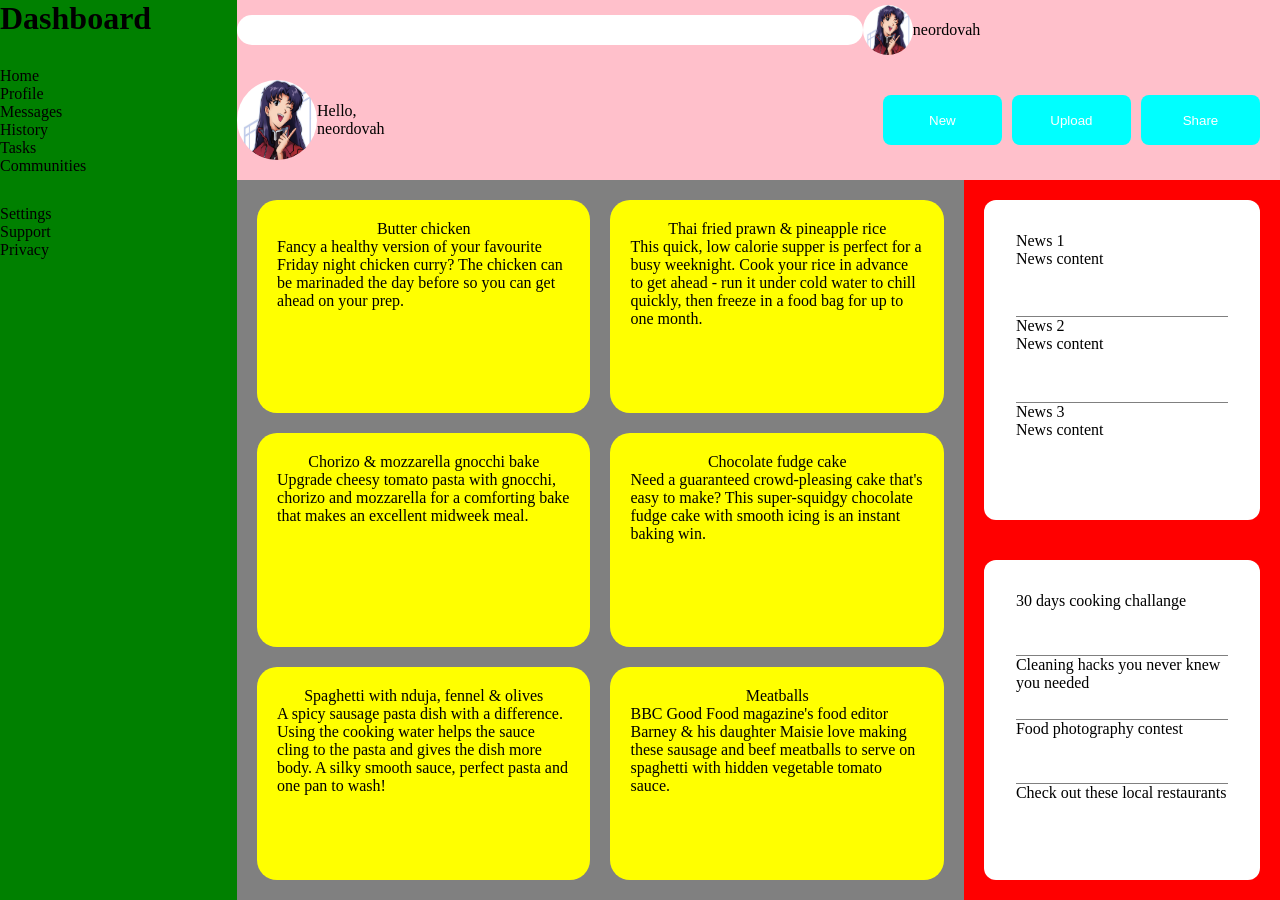
==== index.html @ c2f409f7 "basic grid and some text layed out" ====
<!DOCTYPE html>
<html lang="en">
<head>
    <meta charset="UTF-8">
    <meta http-equiv="X-UA-Compatible" content="IE=edge">
    <meta name="viewport" content="width=device-width, initial-scale=1.0">
    <title>Admin Dashboard</title>
    <link rel="stylesheet" href="styles.css" >
    <link rel="stylesheet" href="materialdesignicons.css">
</head>
<body>
    <div class="container">
        <div class="header">
            <div class="top-header-side">
                <div id="search-bar"></div>
                <div class="profile-small">
                    <img src="./img/avatar.jpg">
                    <p>neordovah</p>
                </div>
            </div>
            <div class="bottom-header-side">
                <div class="greeting">
                    <img src="./img/avatar.jpg">
                    <div class="greeting-text">
                        <p>Hello,</p>
                        <p>neordovah</p>
                    </div>
                </div>
                <div class="header-buttons">
                    <button class="header-button">New</button>
                    <button class="header-button">Upload</button>
                    <button class="header-button">Share</button>
                </div>
            </div>
        </div>
        <div class="sidebar">
            <div id="logo">
                <h1>Dashboard</h1>
            </div>
            <div id="options1">
                <div class="option">
                    <p>Home</p>
                </div>
                <div class="option">
                    <p>Profile</p>
                </div>
                <div class="option">
                    <p>Messages</p>
                </div>
                <div class="option">
                    <p>History</p>
                </div>
                <div class="option">
                    <p>Tasks</p>
                </div>
                <div class="option">
                    <p>Communities</p>
                </div>
            </div>
            <div id="options2">
                <div class="option">
                    <p>Settings</p>
                </div>
                <div class="option">
                    <p>Support</p>
                </div>
                <div class="option">
                    <p>Privacy</p>
                </div>
            </div>
        </div>

            <div class="articles">
                <div class="article">
                    <p>Butter chicken</p>
                    <p>Fancy a healthy version of your favourite Friday night chicken curry? The chicken can be marinaded the day before so you can get ahead on your prep.</p>
                </div>
                <div class="article">
                    <p>Thai fried prawn & pineapple rice</p>
                    <p>This quick, low calorie supper is perfect for a busy weeknight. Cook your rice in advance to get ahead - run it under cold water to chill quickly, then freeze in a food bag for up to one month.</p>
                </div>
                <div class="article">
                    <p>Chorizo & mozzarella gnocchi bake</p>
                    <p>Upgrade cheesy tomato pasta with gnocchi, chorizo and mozzarella for a comforting bake that makes an excellent midweek meal.</p>
                </div>
                <div class="article">
                    <p>Chocolate fudge cake</p>
                    <p>Need a guaranteed crowd-pleasing cake that's easy to make? This super-squidgy chocolate fudge cake with smooth icing is an instant baking win.</p>
                </div>
                <div class="article">
                    <p>Spaghetti with nduja, fennel & olives</p>
                    <p>A spicy sausage pasta dish with a difference. Using the cooking water helps the sauce cling to the pasta and gives the dish more body. A silky smooth sauce, perfect pasta and one pan to wash!</p>
                </div>
                <div class="article">
                    <p>Meatballs</p>
                    <p>BBC Good Food magazine's food editor Barney & his daughter Maisie love making these sausage and beef meatballs to serve on spaghetti with hidden vegetable tomato sauce.</p>
            </div>
            </div>

            <div class="right-side">
                <div class="announcements">
                    <div class="news">
                        <p>News 1</p>
                        <p>News content</p>
                    </div>
                    <div class="news">
                        <p>News 2</p>
                        <p>News content</p>
                    </div>
                    <div class="news">
                        <p>News 3</p>
                        <p>News content</p>
                    </div>
                </div>
                <div class="trending">
                    <div class="trending-element">
                        <p>30 days cooking challange</p>
                    </div>
                    <div class="trending-element">
                        <p>Cleaning hacks you never knew you needed</p>
                    </div>
                    <div class="trending-element">
                        <p>Food photography contest</p>
                    </div>
                    <div class="trending-element">
                        <p>Check out these local restaurants</p>
                    </div>
                </div>
            </div>

</body>
</html>
---- styles.css ----
html {
    min-height: 100vh;
    width: 100vw;
}

* {
   appearance: none;
    padding: 0;
    margin: 0;
    box-sizing: border-box;
}

.container {
    display: grid;
    grid-template-columns: 0.75fr 2.3fr 1fr;
    grid-template-rows: 1fr 4fr;
    min-height: 100vh;
}

.header {
    background-color: pink;
    grid-column: 2 / 4;
    height: 100%;
    display: grid;
    grid-template-rows: 1fr 2fr;
}

.top-header-side {
    display: grid;
    grid-template-columns: 3fr 2fr;
}

#search-bar {
    background-color: white;
    border-radius: 20px;
    height: 50%;
    align-self: center;
}

.profile-small > img {
    height: 50px;
    width: 50px;
    border-radius: 50%;
}

.profile-small {
    display: flex;
    align-items: center;
}

.header-buttons {
    display: grid;
    grid-template-columns: 1fr 1fr 1fr;
    justify-content: center;
    gap: 10px;
    padding: 10px 20px;
}

.header-button {
    padding: 8px;
    border: none;
    margin: 0;
    background-color: aqua;
    color: white;
    border-radius: 8px;
    height: 50%;
    align-self: center;
    justify-content: center;
}

.bottom-header-side {
    display: grid;
    grid-template-columns: 3fr 2fr;
}

.greeting > img {
    height: 80px;
    width: 80px;
    border-radius: 50%;
}

.greeting {
    display: flex;
    align-items: center;
}

.sidebar {
    grid-row: 1 / 3;
    background-color: green;
    height: 100%;
    display: flex;
    flex-direction: column;
    gap: 30px;
}

#options1 {
    display: flex;
    flex-direction: column;
}

#options2 {
    display: flex;
    flex-direction: column;
}


.articles {
    display: grid;
    grid-template-columns: repeat(auto-fit, minmax(250px, 1fr));
    grid-auto-rows: 1fr;
    gap: 20px;
    padding: 20px;
    background-color: gray;
}

.article {
    background-color: yellow;
    align-items: center;
    display: flex;
    flex-direction: column;
    border-radius: 20px;
    padding: 20px;
}

.right-side {
    background-color: red;
    display: grid;
    grid-template-rows: 1fr 1fr;
}

.announcements {
    border-radius: 12px;
    background-color: white;
    margin: 20px;
    display: grid;
    grid-template-rows: 1fr 1fr 1fr;
    padding: 32px;
}

.news {
    border-bottom: solid 1px gray;
}

.news:last-child {
    border-bottom: none;
}

.trending {
    border-radius: 12px;
    background-color: white;
    margin: 20px;
    display: grid;
    grid-template-rows: 1fr 1fr 1fr 1fr;
    padding: 32px;
}

.trending-element {
    border-bottom: solid 1px gray;
}

.trending-element:last-child {
    border-bottom: none;
}
---- materialdesignicons.css ----
/* MaterialDesignIcons.com */
@font-face {
  font-family: "Material Design Icons";
  src: url("../fonts/materialdesignicons-webfont.eot?v=6.8.96");
  src: url("../fonts/materialdesignicons-webfont.eot?#iefix&v=6.8.96") format("embedded-opentype"), url("../fonts/materialdesignicons-webfont.woff2?v=6.8.96") format("woff2"), url("../fonts/materialdesignicons-webfont.woff?v=6.8.96") format("woff"), url("../fonts/materialdesignicons-webfont.ttf?v=6.8.96") format("truetype");
  font-weight: normal;
  font-style: normal;
}

.mdi:before,
.mdi-set {
  display: inline-block;
  font: normal normal normal 24px/1 "Material Design Icons";
  font-size: inherit;
  text-rendering: auto;
  line-height: inherit;
  -webkit-font-smoothing: antialiased;
  -moz-osx-font-smoothing: grayscale;
}

.mdi-ab-testing::before {
  content: "\F01C9";
}

.mdi-abacus::before {
  content: "\F16E0";
}

.mdi-abjad-arabic::before {
  content: "\F1328";
}

.mdi-abjad-hebrew::before {
  content: "\F1329";
}

.mdi-abugida-devanagari::before {
  content: "\F132A";
}

.mdi-abugida-thai::before {
  content: "\F132B";
}

.mdi-access-point::before {
  content: "\F0003";
}

.mdi-access-point-check::before {
  content: "\F1538";
}

.mdi-access-point-minus::before {
  content: "\F1539";
}

.mdi-access-point-network::before {
  content: "\F0002";
}

.mdi-access-point-network-off::before {
  content: "\F0BE1";
}

.mdi-access-point-off::before {
  content: "\F1511";
}

.mdi-access-point-plus::before {
  content: "\F153A";
}

.mdi-access-point-remove::before {
  content: "\F153B";
}

.mdi-account::before {
  content: "\F0004";
}

.mdi-account-alert::before {
  content: "\F0005";
}

.mdi-account-alert-outline::before {
  content: "\F0B50";
}

.mdi-account-arrow-down::before {
  content: "\F1868";
}

.mdi-account-arrow-down-outline::before {
  content: "\F1869";
}

.mdi-account-arrow-left::before {
  content: "\F0B51";
}

.mdi-account-arrow-left-outline::before {
  content: "\F0B52";
}

.mdi-account-arrow-right::before {
  content: "\F0B53";
}

.mdi-account-arrow-right-outline::before {
  content: "\F0B54";
}

.mdi-account-arrow-up::before {
  content: "\F1867";
}

.mdi-account-arrow-up-outline::before {
  content: "\F186A";
}

.mdi-account-box::before {
  content: "\F0006";
}

.mdi-account-box-multiple::before {
  content: "\F0934";
}

.mdi-account-box-multiple-outline::before {
  content: "\F100A";
}

.mdi-account-box-outline::before {
  content: "\F0007";
}

.mdi-account-cancel::before {
  content: "\F12DF";
}

.mdi-account-cancel-outline::before {
  content: "\F12E0";
}

.mdi-account-cash::before {
  content: "\F1097";
}

.mdi-account-cash-outline::before {
  content: "\F1098";
}

.mdi-account-check::before {
  content: "\F0008";
}

.mdi-account-check-outline::before {
  content: "\F0BE2";
}

.mdi-account-child::before {
  content: "\F0A89";
}

.mdi-account-child-circle::before {
  content: "\F0A8A";
}

.mdi-account-child-outline::before {
  content: "\F10C8";
}

.mdi-account-circle::before {
  content: "\F0009";
}

.mdi-account-circle-outline::before {
  content: "\F0B55";
}

.mdi-account-clock::before {
  content: "\F0B56";
}

.mdi-account-clock-outline::before {
  content: "\F0B57";
}

.mdi-account-cog::before {
  content: "\F1370";
}

.mdi-account-cog-outline::before {
  content: "\F1371";
}

.mdi-account-convert::before {
  content: "\F000A";
}

.mdi-account-convert-outline::before {
  content: "\F1301";
}

.mdi-account-cowboy-hat::before {
  content: "\F0E9B";
}

.mdi-account-cowboy-hat-outline::before {
  content: "\F17F3";
}

.mdi-account-details::before {
  content: "\F0631";
}

.mdi-account-details-outline::before {
  content: "\F1372";
}

.mdi-account-edit::before {
  content: "\F06BC";
}

.mdi-account-edit-outline::before {
  content: "\F0FFB";
}

.mdi-account-eye::before {
  content: "\F0420";
}

.mdi-account-eye-outline::before {
  content: "\F127B";
}

.mdi-account-filter::before {
  content: "\F0936";
}

.mdi-account-filter-outline::before {
  content: "\F0F9D";
}

.mdi-account-group::before {
  content: "\F0849";
}

.mdi-account-group-outline::before {
  content: "\F0B58";
}

.mdi-account-hard-hat::before {
  content: "\F05B5";
}

.mdi-account-hard-hat-outline::before {
  content: "\F1A1F";
}

.mdi-account-heart::before {
  content: "\F0899";
}

.mdi-account-heart-outline::before {
  content: "\F0BE3";
}

.mdi-account-injury::before {
  content: "\F1815";
}

.mdi-account-injury-outline::before {
  content: "\F1816";
}

.mdi-account-key::before {
  content: "\F000B";
}

.mdi-account-key-outline::before {
  content: "\F0BE4";
}

.mdi-account-lock::before {
  content: "\F115E";
}

.mdi-account-lock-open::before {
  content: "\F1960";
}

.mdi-account-lock-open-outline::before {
  content: "\F1961";
}

.mdi-account-lock-outline::before {
  content: "\F115F";
}

.mdi-account-minus::before {
  content: "\F000D";
}

.mdi-account-minus-outline::before {
  content: "\F0AEC";
}

.mdi-account-multiple::before {
  content: "\F000E";
}

.mdi-account-multiple-check::before {
  content: "\F08C5";
}

.mdi-account-multiple-check-outline::before {
  content: "\F11FE";
}

.mdi-account-multiple-minus::before {
  content: "\F05D3";
}

.mdi-account-multiple-minus-outline::before {
  content: "\F0BE5";
}

.mdi-account-multiple-outline::before {
  content: "\F000F";
}

.mdi-account-multiple-plus::before {
  content: "\F0010";
}

.mdi-account-multiple-plus-outline::before {
  content: "\F0800";
}

.mdi-account-multiple-remove::before {
  content: "\F120A";
}

.mdi-account-multiple-remove-outline::before {
  content: "\F120B";
}

.mdi-account-music::before {
  content: "\F0803";
}

.mdi-account-music-outline::before {
  content: "\F0CE9";
}

.mdi-account-network::before {
  content: "\F0011";
}

.mdi-account-network-outline::before {
  content: "\F0BE6";
}

.mdi-account-off::before {
  content: "\F0012";
}

.mdi-account-off-outline::before {
  content: "\F0BE7";
}

.mdi-account-outline::before {
  content: "\F0013";
}

.mdi-account-plus::before {
  content: "\F0014";
}

.mdi-account-plus-outline::before {
  content: "\F0801";
}

.mdi-account-question::before {
  content: "\F0B59";
}

.mdi-account-question-outline::before {
  content: "\F0B5A";
}

.mdi-account-reactivate::before {
  content: "\F152B";
}

.mdi-account-reactivate-outline::before {
  content: "\F152C";
}

.mdi-account-remove::before {
  content: "\F0015";
}

.mdi-account-remove-outline::before {
  content: "\F0AED";
}

.mdi-account-school::before {
  content: "\F1A20";
}

.mdi-account-school-outline::before {
  content: "\F1A21";
}

.mdi-account-search::before {
  content: "\F0016";
}

.mdi-account-search-outline::before {
  content: "\F0935";
}

.mdi-account-settings::before {
  content: "\F0630";
}

.mdi-account-settings-outline::before {
  content: "\F10C9";
}

.mdi-account-star::before {
  content: "\F0017";
}

.mdi-account-star-outline::before {
  content: "\F0BE8";
}

.mdi-account-supervisor::before {
  content: "\F0A8B";
}

.mdi-account-supervisor-circle::before {
  content: "\F0A8C";
}

.mdi-account-supervisor-circle-outline::before {
  content: "\F14EC";
}

.mdi-account-supervisor-outline::before {
  content: "\F112D";
}

.mdi-account-switch::before {
  content: "\F0019";
}

.mdi-account-switch-outline::before {
  content: "\F04CB";
}

.mdi-account-sync::before {
  content: "\F191B";
}

.mdi-account-sync-outline::before {
  content: "\F191C";
}

.mdi-account-tie::before {
  content: "\F0CE3";
}

.mdi-account-tie-hat::before {
  content: "\F1898";
}

.mdi-account-tie-hat-outline::before {
  content: "\F1899";
}

.mdi-account-tie-outline::before {
  content: "\F10CA";
}

.mdi-account-tie-voice::before {
  content: "\F1308";
}

.mdi-account-tie-voice-off::before {
  content: "\F130A";
}

.mdi-account-tie-voice-off-outline::before {
  content: "\F130B";
}

.mdi-account-tie-voice-outline::before {
  content: "\F1309";
}

.mdi-account-tie-woman::before {
  content: "\F1A8C";
}

.mdi-account-voice::before {
  content: "\F05CB";
}

.mdi-account-voice-off::before {
  content: "\F0ED4";
}

.mdi-account-wrench::before {
  content: "\F189A";
}

.mdi-account-wrench-outline::before {
  content: "\F189B";
}

.mdi-adjust::before {
  content: "\F001A";
}

.mdi-advertisements::before {
  content: "\F192A";
}

.mdi-advertisements-off::before {
  content: "\F192B";
}

.mdi-air-conditioner::before {
  content: "\F001B";
}

.mdi-air-filter::before {
  content: "\F0D43";
}

.mdi-air-horn::before {
  content: "\F0DAC";
}

.mdi-air-humidifier::before {
  content: "\F1099";
}

.mdi-air-humidifier-off::before {
  content: "\F1466";
}

.mdi-air-purifier::before {
  content: "\F0D44";
}

.mdi-airbag::before {
  content: "\F0BE9";
}

.mdi-airballoon::before {
  content: "\F001C";
}

.mdi-airballoon-outline::before {
  content: "\F100B";
}

.mdi-airplane::before {
  content: "\F001D";
}

.mdi-airplane-alert::before {
  content: "\F187A";
}

.mdi-airplane-check::before {
  content: "\F187B";
}

.mdi-airplane-clock::before {
  content: "\F187C";
}

.mdi-airplane-cog::before {
  content: "\F187D";
}

.mdi-airplane-edit::before {
  content: "\F187E";
}

.mdi-airplane-landing::before {
  content: "\F05D4";
}

.mdi-airplane-marker::before {
  content: "\F187F";
}

.mdi-airplane-minus::before {
  content: "\F1880";
}

.mdi-airplane-off::before {
  content: "\F001E";
}

.mdi-airplane-plus::before {
  content: "\F1881";
}

.mdi-airplane-remove::before {
  content: "\F1882";
}

.mdi-airplane-search::before {
  content: "\F1883";
}

.mdi-airplane-settings::before {
  content: "\F1884";
}

.mdi-airplane-takeoff::before {
  content: "\F05D5";
}

.mdi-airport::before {
  content: "\F084B";
}

.mdi-alarm::before {
  content: "\F0020";
}

.mdi-alarm-bell::before {
  content: "\F078E";
}

.mdi-alarm-check::before {
  content: "\F0021";
}

.mdi-alarm-light::before {
  content: "\F078F";
}

.mdi-alarm-light-off::before {
  content: "\F171E";
}

.mdi-alarm-light-off-outline::before {
  content: "\F171F";
}

.mdi-alarm-light-outline::before {
  content: "\F0BEA";
}

.mdi-alarm-multiple::before {
  content: "\F0022";
}

.mdi-alarm-note::before {
  content: "\F0E71";
}

.mdi-alarm-note-off::before {
  content: "\F0E72";
}

.mdi-alarm-off::before {
  content: "\F0023";
}

.mdi-alarm-panel::before {
  content: "\F15C4";
}

.mdi-alarm-panel-outline::before {
  content: "\F15C5";
}

.mdi-alarm-plus::before {
  content: "\F0024";
}

.mdi-alarm-snooze::before {
  content: "\F068E";
}

.mdi-album::before {
  content: "\F0025";
}

.mdi-alert::before {
  content: "\F0026";
}

.mdi-alert-box::before {
  content: "\F0027";
}

.mdi-alert-box-outline::before {
  content: "\F0CE4";
}

.mdi-alert-circle::before {
  content: "\F0028";
}

.mdi-alert-circle-check::before {
  content: "\F11ED";
}

.mdi-alert-circle-check-outline::before {
  content: "\F11EE";
}

.mdi-alert-circle-outline::before {
  content: "\F05D6";
}

.mdi-alert-decagram::before {
  content: "\F06BD";
}

.mdi-alert-decagram-outline::before {
  content: "\F0CE5";
}

.mdi-alert-minus::before {
  content: "\F14BB";
}

.mdi-alert-minus-outline::before {
  content: "\F14BE";
}

.mdi-alert-octagon::before {
  content: "\F0029";
}

.mdi-alert-octagon-outline::before {
  content: "\F0CE6";
}

.mdi-alert-octagram::before {
  content: "\F0767";
}

.mdi-alert-octagram-outline::before {
  content: "\F0CE7";
}

.mdi-alert-outline::before {
  content: "\F002A";
}

.mdi-alert-plus::before {
  content: "\F14BA";
}

.mdi-alert-plus-outline::before {
  content: "\F14BD";
}

.mdi-alert-remove::before {
  content: "\F14BC";
}

.mdi-alert-remove-outline::before {
  content: "\F14BF";
}

.mdi-alert-rhombus::before {
  content: "\F11CE";
}

.mdi-alert-rhombus-outline::before {
  content: "\F11CF";
}

.mdi-alien::before {
  content: "\F089A";
}

.mdi-alien-outline::before {
  content: "\F10CB";
}

.mdi-align-horizontal-center::before {
  content: "\F11C3";
}

.mdi-align-horizontal-distribute::before {
  content: "\F1962";
}

.mdi-align-horizontal-left::before {
  content: "\F11C2";
}

.mdi-align-horizontal-right::before {
  content: "\F11C4";
}

.mdi-align-vertical-bottom::before {
  content: "\F11C5";
}

.mdi-align-vertical-center::before {
  content: "\F11C6";
}

.mdi-align-vertical-distribute::before {
  content: "\F1963";
}

.mdi-align-vertical-top::before {
  content: "\F11C7";
}

.mdi-all-inclusive::before {
  content: "\F06BE";
}

.mdi-all-inclusive-box::before {
  content: "\F188D";
}

.mdi-all-inclusive-box-outline::before {
  content: "\F188E";
}

.mdi-allergy::before {
  content: "\F1258";
}

.mdi-alpha::before {
  content: "\F002B";
}

.mdi-alpha-a::before {
  content: "\F0AEE";
}

.mdi-alpha-a-box::before {
  content: "\F0B08";
}

.mdi-alpha-a-box-outline::before {
  content: "\F0BEB";
}

.mdi-alpha-a-circle::before {
  content: "\F0BEC";
}

.mdi-alpha-a-circle-outline::before {
  content: "\F0BED";
}

.mdi-alpha-b::before {
  content: "\F0AEF";
}

.mdi-alpha-b-box::before {
  content: "\F0B09";
}

.mdi-alpha-b-box-outline::before {
  content: "\F0BEE";
}

.mdi-alpha-b-circle::before {
  content: "\F0BEF";
}

.mdi-alpha-b-circle-outline::before {
  content: "\F0BF0";
}

.mdi-alpha-c::before {
  content: "\F0AF0";
}

.mdi-alpha-c-box::before {
  content: "\F0B0A";
}

.mdi-alpha-c-box-outline::before {
  content: "\F0BF1";
}

.mdi-alpha-c-circle::before {
  content: "\F0BF2";
}

.mdi-alpha-c-circle-outline::before {
  content: "\F0BF3";
}

.mdi-alpha-d::before {
  content: "\F0AF1";
}

.mdi-alpha-d-box::before {
  content: "\F0B0B";
}

.mdi-alpha-d-box-outline::before {
  content: "\F0BF4";
}

.mdi-alpha-d-circle::before {
  content: "\F0BF5";
}

.mdi-alpha-d-circle-outline::before {
  content: "\F0BF6";
}

.mdi-alpha-e::before {
  content: "\F0AF2";
}

.mdi-alpha-e-box::before {
  content: "\F0B0C";
}

.mdi-alpha-e-box-outline::before {
  content: "\F0BF7";
}

.mdi-alpha-e-circle::before {
  content: "\F0BF8";
}

.mdi-alpha-e-circle-outline::before {
  content: "\F0BF9";
}

.mdi-alpha-f::before {
  content: "\F0AF3";
}

.mdi-alpha-f-box::before {
  content: "\F0B0D";
}

.mdi-alpha-f-box-outline::before {
  content: "\F0BFA";
}

.mdi-alpha-f-circle::before {
  content: "\F0BFB";
}

.mdi-alpha-f-circle-outline::before {
  content: "\F0BFC";
}

.mdi-alpha-g::before {
  content: "\F0AF4";
}

.mdi-alpha-g-box::before {
  content: "\F0B0E";
}

.mdi-alpha-g-box-outline::before {
  content: "\F0BFD";
}

.mdi-alpha-g-circle::before {
  content: "\F0BFE";
}

.mdi-alpha-g-circle-outline::before {
  content: "\F0BFF";
}

.mdi-alpha-h::before {
  content: "\F0AF5";
}

.mdi-alpha-h-box::before {
  content: "\F0B0F";
}

.mdi-alpha-h-box-outline::before {
  content: "\F0C00";
}

.mdi-alpha-h-circle::before {
  content: "\F0C01";
}

.mdi-alpha-h-circle-outline::before {
  content: "\F0C02";
}

.mdi-alpha-i::before {
  content: "\F0AF6";
}

.mdi-alpha-i-box::before {
  content: "\F0B10";
}

.mdi-alpha-i-box-outline::before {
  content: "\F0C03";
}

.mdi-alpha-i-circle::before {
  content: "\F0C04";
}

.mdi-alpha-i-circle-outline::before {
  content: "\F0C05";
}

.mdi-alpha-j::before {
  content: "\F0AF7";
}

.mdi-alpha-j-box::before {
  content: "\F0B11";
}

.mdi-alpha-j-box-outline::before {
  content: "\F0C06";
}

.mdi-alpha-j-circle::before {
  content: "\F0C07";
}

.mdi-alpha-j-circle-outline::before {
  content: "\F0C08";
}

.mdi-alpha-k::before {
  content: "\F0AF8";
}

.mdi-alpha-k-box::before {
  content: "\F0B12";
}

.mdi-alpha-k-box-outline::before {
  content: "\F0C09";
}

.mdi-alpha-k-circle::before {
  content: "\F0C0A";
}

.mdi-alpha-k-circle-outline::before {
  content: "\F0C0B";
}

.mdi-alpha-l::before {
  content: "\F0AF9";
}

.mdi-alpha-l-box::before {
  content: "\F0B13";
}

.mdi-alpha-l-box-outline::before {
  content: "\F0C0C";
}

.mdi-alpha-l-circle::before {
  content: "\F0C0D";
}

.mdi-alpha-l-circle-outline::before {
  content: "\F0C0E";
}

.mdi-alpha-m::before {
  content: "\F0AFA";
}

.mdi-alpha-m-box::before {
  content: "\F0B14";
}

.mdi-alpha-m-box-outline::before {
  content: "\F0C0F";
}

.mdi-alpha-m-circle::before {
  content: "\F0C10";
}

.mdi-alpha-m-circle-outline::before {
  content: "\F0C11";
}

.mdi-alpha-n::before {
  content: "\F0AFB";
}

.mdi-alpha-n-box::before {
  content: "\F0B15";
}

.mdi-alpha-n-box-outline::before {
  content: "\F0C12";
}

.mdi-alpha-n-circle::before {
  content: "\F0C13";
}

.mdi-alpha-n-circle-outline::before {
  content: "\F0C14";
}

.mdi-alpha-o::before {
  content: "\F0AFC";
}

.mdi-alpha-o-box::before {
  content: "\F0B16";
}

.mdi-alpha-o-box-outline::before {
  content: "\F0C15";
}

.mdi-alpha-o-circle::before {
  content: "\F0C16";
}

.mdi-alpha-o-circle-outline::before {
  content: "\F0C17";
}

.mdi-alpha-p::before {
  content: "\F0AFD";
}

.mdi-alpha-p-box::before {
  content: "\F0B17";
}

.mdi-alpha-p-box-outline::before {
  content: "\F0C18";
}

.mdi-alpha-p-circle::before {
  content: "\F0C19";
}

.mdi-alpha-p-circle-outline::before {
  content: "\F0C1A";
}

.mdi-alpha-q::before {
  content: "\F0AFE";
}

.mdi-alpha-q-box::before {
  content: "\F0B18";
}

.mdi-alpha-q-box-outline::before {
  content: "\F0C1B";
}

.mdi-alpha-q-circle::before {
  content: "\F0C1C";
}

.mdi-alpha-q-circle-outline::before {
  content: "\F0C1D";
}

.mdi-alpha-r::before {
  content: "\F0AFF";
}

.mdi-alpha-r-box::before {
  content: "\F0B19";
}

.mdi-alpha-r-box-outline::before {
  content: "\F0C1E";
}

.mdi-alpha-r-circle::before {
  content: "\F0C1F";
}

.mdi-alpha-r-circle-outline::before {
  content: "\F0C20";
}

.mdi-alpha-s::before {
  content: "\F0B00";
}

.mdi-alpha-s-box::before {
  content: "\F0B1A";
}

.mdi-alpha-s-box-outline::before {
  content: "\F0C21";
}

.mdi-alpha-s-circle::before {
  content: "\F0C22";
}

.mdi-alpha-s-circle-outline::before {
  content: "\F0C23";
}

.mdi-alpha-t::before {
  content: "\F0B01";
}

.mdi-alpha-t-box::before {
  content: "\F0B1B";
}

.mdi-alpha-t-box-outline::before {
  content: "\F0C24";
}

.mdi-alpha-t-circle::before {
  content: "\F0C25";
}

.mdi-alpha-t-circle-outline::before {
  content: "\F0C26";
}

.mdi-alpha-u::before {
  content: "\F0B02";
}

.mdi-alpha-u-box::before {
  content: "\F0B1C";
}

.mdi-alpha-u-box-outline::before {
  content: "\F0C27";
}

.mdi-alpha-u-circle::before {
  content: "\F0C28";
}

.mdi-alpha-u-circle-outline::before {
  content: "\F0C29";
}

.mdi-alpha-v::before {
  content: "\F0B03";
}

.mdi-alpha-v-box::before {
  content: "\F0B1D";
}

.mdi-alpha-v-box-outline::before {
  content: "\F0C2A";
}

.mdi-alpha-v-circle::before {
  content: "\F0C2B";
}

.mdi-alpha-v-circle-outline::before {
  content: "\F0C2C";
}

.mdi-alpha-w::before {
  content: "\F0B04";
}

.mdi-alpha-w-box::before {
  content: "\F0B1E";
}

.mdi-alpha-w-box-outline::before {
  content: "\F0C2D";
}

.mdi-alpha-w-circle::before {
  content: "\F0C2E";
}

.mdi-alpha-w-circle-outline::before {
  content: "\F0C2F";
}

.mdi-alpha-x::before {
  content: "\F0B05";
}

.mdi-alpha-x-box::before {
  content: "\F0B1F";
}

.mdi-alpha-x-box-outline::before {
  content: "\F0C30";
}

.mdi-alpha-x-circle::before {
  content: "\F0C31";
}

.mdi-alpha-x-circle-outline::before {
  content: "\F0C32";
}

.mdi-alpha-y::before {
  content: "\F0B06";
}

.mdi-alpha-y-box::before {
  content: "\F0B20";
}

.mdi-alpha-y-box-outline::before {
  content: "\F0C33";
}

.mdi-alpha-y-circle::before {
  content: "\F0C34";
}

.mdi-alpha-y-circle-outline::before {
  content: "\F0C35";
}

.mdi-alpha-z::before {
  content: "\F0B07";
}

.mdi-alpha-z-box::before {
  content: "\F0B21";
}

.mdi-alpha-z-box-outline::before {
  content: "\F0C36";
}

.mdi-alpha-z-circle::before {
  content: "\F0C37";
}

.mdi-alpha-z-circle-outline::before {
  content: "\F0C38";
}

.mdi-alphabet-aurebesh::before {
  content: "\F132C";
}

.mdi-alphabet-cyrillic::before {
  content: "\F132D";
}

.mdi-alphabet-greek::before {
  content: "\F132E";
}

.mdi-alphabet-latin::before {
  content: "\F132F";
}

.mdi-alphabet-piqad::before {
  content: "\F1330";
}

.mdi-alphabet-tengwar::before {
  content: "\F1337";
}

.mdi-alphabetical::before {
  content: "\F002C";
}

.mdi-alphabetical-off::before {
  content: "\F100C";
}

.mdi-alphabetical-variant::before {
  content: "\F100D";
}

.mdi-alphabetical-variant-off::before {
  content: "\F100E";
}

.mdi-altimeter::before {
  content: "\F05D7";
}

.mdi-ambulance::before {
  content: "\F002F";
}

.mdi-ammunition::before {
  content: "\F0CE8";
}

.mdi-ampersand::before {
  content: "\F0A8D";
}

.mdi-amplifier::before {
  content: "\F0030";
}

.mdi-amplifier-off::before {
  content: "\F11B5";
}

.mdi-anchor::before {
  content: "\F0031";
}

.mdi-android::before {
  content: "\F0032";
}

.mdi-android-messages::before {
  content: "\F0D45";
}

.mdi-android-studio::before {
  content: "\F0034";
}

.mdi-angle-acute::before {
  content: "\F0937";
}

.mdi-angle-obtuse::before {
  content: "\F0938";
}

.mdi-angle-right::before {
  content: "\F0939";
}

.mdi-angular::before {
  content: "\F06B2";
}

.mdi-angularjs::before {
  content: "\F06BF";
}

.mdi-animation::before {
  content: "\F05D8";
}

.mdi-animation-outline::before {
  content: "\F0A8F";
}

.mdi-animation-play::before {
  content: "\F093A";
}

.mdi-animation-play-outline::before {
  content: "\F0A90";
}

.mdi-ansible::before {
  content: "\F109A";
}

.mdi-antenna::before {
  content: "\F1119";
}

.mdi-anvil::before {
  content: "\F089B";
}

.mdi-apache-kafka::before {
  content: "\F100F";
}

.mdi-api::before {
  content: "\F109B";
}

.mdi-api-off::before {
  content: "\F1257";
}

.mdi-apple::before {
  content: "\F0035";
}

.mdi-apple-finder::before {
  content: "\F0036";
}

.mdi-apple-icloud::before {
  content: "\F0038";
}

.mdi-apple-ios::before {
  content: "\F0037";
}

.mdi-apple-keyboard-caps::before {
  content: "\F0632";
}

.mdi-apple-keyboard-command::before {
  content: "\F0633";
}

.mdi-apple-keyboard-control::before {
  content: "\F0634";
}

.mdi-apple-keyboard-option::before {
  content: "\F0635";
}

.mdi-apple-keyboard-shift::before {
  content: "\F0636";
}

.mdi-apple-safari::before {
  content: "\F0039";
}

.mdi-application::before {
  content: "\F08C6";
}

.mdi-application-array::before {
  content: "\F10F5";
}

.mdi-application-array-outline::before {
  content: "\F10F6";
}

.mdi-application-braces::before {
  content: "\F10F7";
}

.mdi-application-braces-outline::before {
  content: "\F10F8";
}

.mdi-application-brackets::before {
  content: "\F0C8B";
}

.mdi-application-brackets-outline::before {
  content: "\F0C8C";
}

.mdi-application-cog::before {
  content: "\F0675";
}

.mdi-application-cog-outline::before {
  content: "\F1577";
}

.mdi-application-edit::before {
  content: "\F00AE";
}

.mdi-application-edit-outline::before {
  content: "\F0619";
}

.mdi-application-export::before {
  content: "\F0DAD";
}

.mdi-application-import::before {
  content: "\F0DAE";
}

.mdi-application-outline::before {
  content: "\F0614";
}

.mdi-application-parentheses::before {
  content: "\F10F9";
}

.mdi-application-parentheses-outline::before {
  content: "\F10FA";
}

.mdi-application-settings::before {
  content: "\F0B60";
}

.mdi-application-settings-outline::before {
  content: "\F1555";
}

.mdi-application-variable::before {
  content: "\F10FB";
}

.mdi-application-variable-outline::before {
  content: "\F10FC";
}

.mdi-approximately-equal::before {
  content: "\F0F9E";
}

.mdi-approximately-equal-box::before {
  content: "\F0F9F";
}

.mdi-apps::before {
  content: "\F003B";
}

.mdi-apps-box::before {
  content: "\F0D46";
}

.mdi-arch::before {
  content: "\F08C7";
}

.mdi-archive::before {
  content: "\F003C";
}

.mdi-archive-alert::before {
  content: "\F14FD";
}

.mdi-archive-alert-outline::before {
  content: "\F14FE";
}

.mdi-archive-arrow-down::before {
  content: "\F1259";
}

.mdi-archive-arrow-down-outline::before {
  content: "\F125A";
}

.mdi-archive-arrow-up::before {
  content: "\F125B";
}

.mdi-archive-arrow-up-outline::before {
  content: "\F125C";
}

.mdi-archive-cancel::before {
  content: "\F174B";
}

.mdi-archive-cancel-outline::before {
  content: "\F174C";
}

.mdi-archive-check::before {
  content: "\F174D";
}

.mdi-archive-check-outline::before {
  content: "\F174E";
}

.mdi-archive-clock::before {
  content: "\F174F";
}

.mdi-archive-clock-outline::before {
  content: "\F1750";
}

.mdi-archive-cog::before {
  content: "\F1751";
}

.mdi-archive-cog-outline::before {
  content: "\F1752";
}

.mdi-archive-edit::before {
  content: "\F1753";
}

.mdi-archive-edit-outline::before {
  content: "\F1754";
}

.mdi-archive-eye::before {
  content: "\F1755";
}

.mdi-archive-eye-outline::before {
  content: "\F1756";
}

.mdi-archive-lock::before {
  content: "\F1757";
}

.mdi-archive-lock-open::before {
  content: "\F1758";
}

.mdi-archive-lock-open-outline::before {
  content: "\F1759";
}

.mdi-archive-lock-outline::before {
  content: "\F175A";
}

.mdi-archive-marker::before {
  content: "\F175B";
}

.mdi-archive-marker-outline::before {
  content: "\F175C";
}

.mdi-archive-minus::before {
  content: "\F175D";
}

.mdi-archive-minus-outline::before {
  content: "\F175E";
}

.mdi-archive-music::before {
  content: "\F175F";
}

.mdi-archive-music-outline::before {
  content: "\F1760";
}

.mdi-archive-off::before {
  content: "\F1761";
}

.mdi-archive-off-outline::before {
  content: "\F1762";
}

.mdi-archive-outline::before {
  content: "\F120E";
}

.mdi-archive-plus::before {
  content: "\F1763";
}

.mdi-archive-plus-outline::before {
  content: "\F1764";
}

.mdi-archive-refresh::before {
  content: "\F1765";
}

.mdi-archive-refresh-outline::before {
  content: "\F1766";
}

.mdi-archive-remove::before {
  content: "\F1767";
}

.mdi-archive-remove-outline::before {
  content: "\F1768";
}

.mdi-archive-search::before {
  content: "\F1769";
}

.mdi-archive-search-outline::before {
  content: "\F176A";
}

.mdi-archive-settings::before {
  content: "\F176B";
}

.mdi-archive-settings-outline::before {
  content: "\F176C";
}

.mdi-archive-star::before {
  content: "\F176D";
}

.mdi-archive-star-outline::before {
  content: "\F176E";
}

.mdi-archive-sync::before {
  content: "\F176F";
}

.mdi-archive-sync-outline::before {
  content: "\F1770";
}

.mdi-arm-flex::before {
  content: "\F0FD7";
}

.mdi-arm-flex-outline::before {
  content: "\F0FD6";
}

.mdi-arrange-bring-forward::before {
  content: "\F003D";
}

.mdi-arrange-bring-to-front::before {
  content: "\F003E";
}

.mdi-arrange-send-backward::before {
  content: "\F003F";
}

.mdi-arrange-send-to-back::before {
  content: "\F0040";
}

.mdi-arrow-all::before {
  content: "\F0041";
}

.mdi-arrow-bottom-left::before {
  content: "\F0042";
}

.mdi-arrow-bottom-left-bold-box::before {
  content: "\F1964";
}

.mdi-arrow-bottom-left-bold-box-outline::before {
  content: "\F1965";
}

.mdi-arrow-bottom-left-bold-outline::before {
  content: "\F09B7";
}

.mdi-arrow-bottom-left-thick::before {
  content: "\F09B8";
}

.mdi-arrow-bottom-left-thin::before {
  content: "\F19B6";
}

.mdi-arrow-bottom-left-thin-circle-outline::before {
  content: "\F1596";
}

.mdi-arrow-bottom-right::before {
  content: "\F0043";
}

.mdi-arrow-bottom-right-bold-box::before {
  content: "\F1966";
}

.mdi-arrow-bottom-right-bold-box-outline::before {
  content: "\F1967";
}

.mdi-arrow-bottom-right-bold-outline::before {
  content: "\F09B9";
}

.mdi-arrow-bottom-right-thick::before {
  content: "\F09BA";
}

.mdi-arrow-bottom-right-thin::before {
  content: "\F19B7";
}

.mdi-arrow-bottom-right-thin-circle-outline::before {
  content: "\F1595";
}

.mdi-arrow-collapse::before {
  content: "\F0615";
}

.mdi-arrow-collapse-all::before {
  content: "\F0044";
}

.mdi-arrow-collapse-down::before {
  content: "\F0792";
}

.mdi-arrow-collapse-horizontal::before {
  content: "\F084C";
}

.mdi-arrow-collapse-left::before {
  content: "\F0793";
}

.mdi-arrow-collapse-right::before {
  content: "\F0794";
}

.mdi-arrow-collapse-up::before {
  content: "\F0795";
}

.mdi-arrow-collapse-vertical::before {
  content: "\F084D";
}

.mdi-arrow-decision::before {
  content: "\F09BB";
}

.mdi-arrow-decision-auto::before {
  content: "\F09BC";
}

.mdi-arrow-decision-auto-outline::before {
  content: "\F09BD";
}

.mdi-arrow-decision-outline::before {
  content: "\F09BE";
}

.mdi-arrow-down::before {
  content: "\F0045";
}

.mdi-arrow-down-bold::before {
  content: "\F072E";
}

.mdi-arrow-down-bold-box::before {
  content: "\F072F";
}

.mdi-arrow-down-bold-box-outline::before {
  content: "\F0730";
}

.mdi-arrow-down-bold-circle::before {
  content: "\F0047";
}

.mdi-arrow-down-bold-circle-outline::before {
  content: "\F0048";
}

.mdi-arrow-down-bold-hexagon-outline::before {
  content: "\F0049";
}

.mdi-arrow-down-bold-outline::before {
  content: "\F09BF";
}

.mdi-arrow-down-box::before {
  content: "\F06C0";
}

.mdi-arrow-down-circle::before {
  content: "\F0CDB";
}

.mdi-arrow-down-circle-outline::before {
  content: "\F0CDC";
}

.mdi-arrow-down-drop-circle::before {
  content: "\F004A";
}

.mdi-arrow-down-drop-circle-outline::before {
  content: "\F004B";
}

.mdi-arrow-down-left::before {
  content: "\F17A1";
}

.mdi-arrow-down-left-bold::before {
  content: "\F17A2";
}

.mdi-arrow-down-right::before {
  content: "\F17A3";
}

.mdi-arrow-down-right-bold::before {
  content: "\F17A4";
}

.mdi-arrow-down-thick::before {
  content: "\F0046";
}

.mdi-arrow-down-thin::before {
  content: "\F19B3";
}

.mdi-arrow-down-thin-circle-outline::before {
  content: "\F1599";
}

.mdi-arrow-expand::before {
  content: "\F0616";
}

.mdi-arrow-expand-all::before {
  content: "\F004C";
}

.mdi-arrow-expand-down::before {
  content: "\F0796";
}

.mdi-arrow-expand-horizontal::before {
  content: "\F084E";
}

.mdi-arrow-expand-left::before {
  content: "\F0797";
}

.mdi-arrow-expand-right::before {
  content: "\F0798";
}

.mdi-arrow-expand-up::before {
  content: "\F0799";
}

.mdi-arrow-expand-vertical::before {
  content: "\F084F";
}

.mdi-arrow-horizontal-lock::before {
  content: "\F115B";
}

.mdi-arrow-left::before {
  content: "\F004D";
}

.mdi-arrow-left-bold::before {
  content: "\F0731";
}

.mdi-arrow-left-bold-box::before {
  content: "\F0732";
}

.mdi-arrow-left-bold-box-outline::before {
  content: "\F0733";
}

.mdi-arrow-left-bold-circle::before {
  content: "\F004F";
}

.mdi-arrow-left-bold-circle-outline::before {
  content: "\F0050";
}

.mdi-arrow-left-bold-hexagon-outline::before {
  content: "\F0051";
}

.mdi-arrow-left-bold-outline::before {
  content: "\F09C0";
}

.mdi-arrow-left-bottom::before {
  content: "\F17A5";
}

.mdi-arrow-left-bottom-bold::before {
  content: "\F17A6";
}

.mdi-arrow-left-box::before {
  content: "\F06C1";
}

.mdi-arrow-left-circle::before {
  content: "\F0CDD";
}

.mdi-arrow-left-circle-outline::before {
  content: "\F0CDE";
}

.mdi-arrow-left-drop-circle::before {
  content: "\F0052";
}

.mdi-arrow-left-drop-circle-outline::before {
  content: "\F0053";
}

.mdi-arrow-left-right::before {
  content: "\F0E73";
}

.mdi-arrow-left-right-bold::before {
  content: "\F0E74";
}

.mdi-arrow-left-right-bold-outline::before {
  content: "\F09C1";
}

.mdi-arrow-left-thick::before {
  content: "\F004E";
}

.mdi-arrow-left-thin::before {
  content: "\F19B1";
}

.mdi-arrow-left-thin-circle-outline::before {
  content: "\F159A";
}

.mdi-arrow-left-top::before {
  content: "\F17A7";
}

.mdi-arrow-left-top-bold::before {
  content: "\F17A8";
}

.mdi-arrow-projectile::before {
  content: "\F1840";
}

.mdi-arrow-projectile-multiple::before {
  content: "\F183F";
}

.mdi-arrow-right::before {
  content: "\F0054";
}

.mdi-arrow-right-bold::before {
  content: "\F0734";
}

.mdi-arrow-right-bold-box::before {
  content: "\F0735";
}

.mdi-arrow-right-bold-box-outline::before {
  content: "\F0736";
}

.mdi-arrow-right-bold-circle::before {
  content: "\F0056";
}

.mdi-arrow-right-bold-circle-outline::before {
  content: "\F0057";
}

.mdi-arrow-right-bold-hexagon-outline::before {
  content: "\F0058";
}

.mdi-arrow-right-bold-outline::before {
  content: "\F09C2";
}

.mdi-arrow-right-bottom::before {
  content: "\F17A9";
}

.mdi-arrow-right-bottom-bold::before {
  content: "\F17AA";
}

.mdi-arrow-right-box::before {
  content: "\F06C2";
}

.mdi-arrow-right-circle::before {
  content: "\F0CDF";
}

.mdi-arrow-right-circle-outline::before {
  content: "\F0CE0";
}

.mdi-arrow-right-drop-circle::before {
  content: "\F0059";
}

.mdi-arrow-right-drop-circle-outline::before {
  content: "\F005A";
}

.mdi-arrow-right-thick::before {
  content: "\F0055";
}

.mdi-arrow-right-thin::before {
  content: "\F19B0";
}

.mdi-arrow-right-thin-circle-outline::before {
  content: "\F1598";
}

.mdi-arrow-right-top::before {
  content: "\F17AB";
}

.mdi-arrow-right-top-bold::before {
  content: "\F17AC";
}

.mdi-arrow-split-horizontal::before {
  content: "\F093B";
}

.mdi-arrow-split-vertical::before {
  content: "\F093C";
}

.mdi-arrow-top-left::before {
  content: "\F005B";
}

.mdi-arrow-top-left-bold-box::before {
  content: "\F1968";
}

.mdi-arrow-top-left-bold-box-outline::before {
  content: "\F1969";
}

.mdi-arrow-top-left-bold-outline::before {
  content: "\F09C3";
}

.mdi-arrow-top-left-bottom-right::before {
  content: "\F0E75";
}

.mdi-arrow-top-left-bottom-right-bold::before {
  content: "\F0E76";
}

.mdi-arrow-top-left-thick::before {
  content: "\F09C4";
}

.mdi-arrow-top-left-thin::before {
  content: "\F19B5";
}

.mdi-arrow-top-left-thin-circle-outline::before {
  content: "\F1593";
}

.mdi-arrow-top-right::before {
  content: "\F005C";
}

.mdi-arrow-top-right-bold-box::before {
  content: "\F196A";
}

.mdi-arrow-top-right-bold-box-outline::before {
  content: "\F196B";
}

.mdi-arrow-top-right-bold-outline::before {
  content: "\F09C5";
}

.mdi-arrow-top-right-bottom-left::before {
  content: "\F0E77";
}

.mdi-arrow-top-right-bottom-left-bold::before {
  content: "\F0E78";
}

.mdi-arrow-top-right-thick::before {
  content: "\F09C6";
}

.mdi-arrow-top-right-thin::before {
  content: "\F19B4";
}

.mdi-arrow-top-right-thin-circle-outline::before {
  content: "\F1594";
}

.mdi-arrow-u-down-left::before {
  content: "\F17AD";
}

.mdi-arrow-u-down-left-bold::before {
  content: "\F17AE";
}

.mdi-arrow-u-down-right::before {
  content: "\F17AF";
}

.mdi-arrow-u-down-right-bold::before {
  content: "\F17B0";
}

.mdi-arrow-u-left-bottom::before {
  content: "\F17B1";
}

.mdi-arrow-u-left-bottom-bold::before {
  content: "\F17B2";
}

.mdi-arrow-u-left-top::before {
  content: "\F17B3";
}

.mdi-arrow-u-left-top-bold::before {
  content: "\F17B4";
}

.mdi-arrow-u-right-bottom::before {
  content: "\F17B5";
}

.mdi-arrow-u-right-bottom-bold::before {
  content: "\F17B6";
}

.mdi-arrow-u-right-top::before {
  content: "\F17B7";
}

.mdi-arrow-u-right-top-bold::before {
  content: "\F17B8";
}

.mdi-arrow-u-up-left::before {
  content: "\F17B9";
}

.mdi-arrow-u-up-left-bold::before {
  content: "\F17BA";
}

.mdi-arrow-u-up-right::before {
  content: "\F17BB";
}

.mdi-arrow-u-up-right-bold::before {
  content: "\F17BC";
}

.mdi-arrow-up::before {
  content: "\F005D";
}

.mdi-arrow-up-bold::before {
  content: "\F0737";
}

.mdi-arrow-up-bold-box::before {
  content: "\F0738";
}

.mdi-arrow-up-bold-box-outline::before {
  content: "\F0739";
}

.mdi-arrow-up-bold-circle::before {
  content: "\F005F";
}

.mdi-arrow-up-bold-circle-outline::before {
  content: "\F0060";
}

.mdi-arrow-up-bold-hexagon-outline::before {
  content: "\F0061";
}

.mdi-arrow-up-bold-outline::before {
  content: "\F09C7";
}

.mdi-arrow-up-box::before {
  content: "\F06C3";
}

.mdi-arrow-up-circle::before {
  content: "\F0CE1";
}

.mdi-arrow-up-circle-outline::before {
  content: "\F0CE2";
}

.mdi-arrow-up-down::before {
  content: "\F0E79";
}

.mdi-arrow-up-down-bold::before {
  content: "\F0E7A";
}

.mdi-arrow-up-down-bold-outline::before {
  content: "\F09C8";
}

.mdi-arrow-up-drop-circle::before {
  content: "\F0062";
}

.mdi-arrow-up-drop-circle-outline::before {
  content: "\F0063";
}

.mdi-arrow-up-left::before {
  content: "\F17BD";
}

.mdi-arrow-up-left-bold::before {
  content: "\F17BE";
}

.mdi-arrow-up-right::before {
  content: "\F17BF";
}

.mdi-arrow-up-right-bold::before {
  content: "\F17C0";
}

.mdi-arrow-up-thick::before {
  content: "\F005E";
}

.mdi-arrow-up-thin::before {
  content: "\F19B2";
}

.mdi-arrow-up-thin-circle-outline::before {
  content: "\F1597";
}

.mdi-arrow-vertical-lock::before {
  content: "\F115C";
}

.mdi-artstation::before {
  content: "\F0B5B";
}

.mdi-aspect-ratio::before {
  content: "\F0A24";
}

.mdi-assistant::before {
  content: "\F0064";
}

.mdi-asterisk::before {
  content: "\F06C4";
}

.mdi-asterisk-circle-outline::before {
  content: "\F1A27";
}

.mdi-at::before {
  content: "\F0065";
}

.mdi-atlassian::before {
  content: "\F0804";
}

.mdi-atm::before {
  content: "\F0D47";
}

.mdi-atom::before {
  content: "\F0768";
}

.mdi-atom-variant::before {
  content: "\F0E7B";
}

.mdi-attachment::before {
  content: "\F0066";
}

.mdi-attachment-check::before {
  content: "\F1AC1";
}

.mdi-attachment-lock::before {
  content: "\F19C4";
}

.mdi-attachment-minus::before {
  content: "\F1AC2";
}

.mdi-attachment-off::before {
  content: "\F1AC3";
}

.mdi-attachment-plus::before {
  content: "\F1AC4";
}

.mdi-attachment-remove::before {
  content: "\F1AC5";
}

.mdi-audio-input-rca::before {
  content: "\F186B";
}

.mdi-audio-input-stereo-minijack::before {
  content: "\F186C";
}

.mdi-audio-input-xlr::before {
  content: "\F186D";
}

.mdi-audio-video::before {
  content: "\F093D";
}

.mdi-audio-video-off::before {
  content: "\F11B6";
}

.mdi-augmented-reality::before {
  content: "\F0850";
}

.mdi-auto-download::before {
  content: "\F137E";
}

.mdi-auto-fix::before {
  content: "\F0068";
}

.mdi-auto-upload::before {
  content: "\F0069";
}

.mdi-autorenew::before {
  content: "\F006A";
}

.mdi-autorenew-off::before {
  content: "\F19E7";
}

.mdi-av-timer::before {
  content: "\F006B";
}

.mdi-aws::before {
  content: "\F0E0F";
}

.mdi-axe::before {
  content: "\F08C8";
}

.mdi-axe-battle::before {
  content: "\F1842";
}

.mdi-axis::before {
  content: "\F0D48";
}

.mdi-axis-arrow::before {
  content: "\F0D49";
}

.mdi-axis-arrow-info::before {
  content: "\F140E";
}

.mdi-axis-arrow-lock::before {
  content: "\F0D4A";
}

.mdi-axis-lock::before {
  content: "\F0D4B";
}

.mdi-axis-x-arrow::before {
  content: "\F0D4C";
}

.mdi-axis-x-arrow-lock::before {
  content: "\F0D4D";
}

.mdi-axis-x-rotate-clockwise::before {
  content: "\F0D4E";
}

.mdi-axis-x-rotate-counterclockwise::before {
  content: "\F0D4F";
}

.mdi-axis-x-y-arrow-lock::before {
  content: "\F0D50";
}

.mdi-axis-y-arrow::before {
  content: "\F0D51";
}

.mdi-axis-y-arrow-lock::before {
  content: "\F0D52";
}

.mdi-axis-y-rotate-clockwise::before {
  content: "\F0D53";
}

.mdi-axis-y-rotate-counterclockwise::before {
  content: "\F0D54";
}

.mdi-axis-z-arrow::before {
  content: "\F0D55";
}

.mdi-axis-z-arrow-lock::before {
  content: "\F0D56";
}

.mdi-axis-z-rotate-clockwise::before {
  content: "\F0D57";
}

.mdi-axis-z-rotate-counterclockwise::before {
  content: "\F0D58";
}

.mdi-babel::before {
  content: "\F0A25";
}

.mdi-baby::before {
  content: "\F006C";
}

.mdi-baby-bottle::before {
  content: "\F0F39";
}

.mdi-baby-bottle-outline::before {
  content: "\F0F3A";
}

.mdi-baby-buggy::before {
  content: "\F13E0";
}

.mdi-baby-carriage::before {
  content: "\F068F";
}

.mdi-baby-carriage-off::before {
  content: "\F0FA0";
}

.mdi-baby-face::before {
  content: "\F0E7C";
}

.mdi-baby-face-outline::before {
  content: "\F0E7D";
}

.mdi-backburger::before {
  content: "\F006D";
}

.mdi-backspace::before {
  content: "\F006E";
}

.mdi-backspace-outline::before {
  content: "\F0B5C";
}

.mdi-backspace-reverse::before {
  content: "\F0E7E";
}

.mdi-backspace-reverse-outline::before {
  content: "\F0E7F";
}

.mdi-backup-restore::before {
  content: "\F006F";
}

.mdi-bacteria::before {
  content: "\F0ED5";
}

.mdi-bacteria-outline::before {
  content: "\F0ED6";
}

.mdi-badge-account::before {
  content: "\F0DA7";
}

.mdi-badge-account-alert::before {
  content: "\F0DA8";
}

.mdi-badge-account-alert-outline::before {
  content: "\F0DA9";
}

.mdi-badge-account-horizontal::before {
  content: "\F0E0D";
}

.mdi-badge-account-horizontal-outline::before {
  content: "\F0E0E";
}

.mdi-badge-account-outline::before {
  content: "\F0DAA";
}

.mdi-badminton::before {
  content: "\F0851";
}

.mdi-bag-carry-on::before {
  content: "\F0F3B";
}

.mdi-bag-carry-on-check::before {
  content: "\F0D65";
}

.mdi-bag-carry-on-off::before {
  content: "\F0F3C";
}

.mdi-bag-checked::before {
  content: "\F0F3D";
}

.mdi-bag-personal::before {
  content: "\F0E10";
}

.mdi-bag-personal-off::before {
  content: "\F0E11";
}

.mdi-bag-personal-off-outline::before {
  content: "\F0E12";
}

.mdi-bag-personal-outline::before {
  content: "\F0E13";
}

.mdi-bag-suitcase::before {
  content: "\F158B";
}

.mdi-bag-suitcase-off::before {
  content: "\F158D";
}

.mdi-bag-suitcase-off-outline::before {
  content: "\F158E";
}

.mdi-bag-suitcase-outline::before {
  content: "\F158C";
}

.mdi-baguette::before {
  content: "\F0F3E";
}

.mdi-balcony::before {
  content: "\F1817";
}

.mdi-balloon::before {
  content: "\F0A26";
}

.mdi-ballot::before {
  content: "\F09C9";
}

.mdi-ballot-outline::before {
  content: "\F09CA";
}

.mdi-ballot-recount::before {
  content: "\F0C39";
}

.mdi-ballot-recount-outline::before {
  content: "\F0C3A";
}

.mdi-bandage::before {
  content: "\F0DAF";
}

.mdi-bank::before {
  content: "\F0070";
}

.mdi-bank-check::before {
  content: "\F1655";
}

.mdi-bank-minus::before {
  content: "\F0DB0";
}

.mdi-bank-off::before {
  content: "\F1656";
}

.mdi-bank-off-outline::before {
  content: "\F1657";
}

.mdi-bank-outline::before {
  content: "\F0E80";
}

.mdi-bank-plus::before {
  content: "\F0DB1";
}

.mdi-bank-remove::before {
  content: "\F0DB2";
}

.mdi-bank-transfer::before {
  content: "\F0A27";
}

.mdi-bank-transfer-in::before {
  content: "\F0A28";
}

.mdi-bank-transfer-out::before {
  content: "\F0A29";
}

.mdi-barcode::before {
  content: "\F0071";
}

.mdi-barcode-off::before {
  content: "\F1236";
}

.mdi-barcode-scan::before {
  content: "\F0072";
}

.mdi-barley::before {
  content: "\F0073";
}

.mdi-barley-off::before {
  content: "\F0B5D";
}

.mdi-barn::before {
  content: "\F0B5E";
}

.mdi-barrel::before {
  content: "\F0074";
}

.mdi-barrel-outline::before {
  content: "\F1A28";
}

.mdi-baseball::before {
  content: "\F0852";
}

.mdi-baseball-bat::before {
  content: "\F0853";
}

.mdi-baseball-diamond::before {
  content: "\F15EC";
}

.mdi-baseball-diamond-outline::before {
  content: "\F15ED";
}

.mdi-bash::before {
  content: "\F1183";
}

.mdi-basket::before {
  content: "\F0076";
}

.mdi-basket-check::before {
  content: "\F18E5";
}

.mdi-basket-check-outline::before {
  content: "\F18E6";
}

.mdi-basket-fill::before {
  content: "\F0077";
}

.mdi-basket-minus::before {
  content: "\F1523";
}

.mdi-basket-minus-outline::before {
  content: "\F1524";
}

.mdi-basket-off::before {
  content: "\F1525";
}

.mdi-basket-off-outline::before {
  content: "\F1526";
}

.mdi-basket-outline::before {
  content: "\F1181";
}

.mdi-basket-plus::before {
  content: "\F1527";
}

.mdi-basket-plus-outline::before {
  content: "\F1528";
}

.mdi-basket-remove::before {
  content: "\F1529";
}

.mdi-basket-remove-outline::before {
  content: "\F152A";
}

.mdi-basket-unfill::before {
  content: "\F0078";
}

.mdi-basketball::before {
  content: "\F0806";
}

.mdi-basketball-hoop::before {
  content: "\F0C3B";
}

.mdi-basketball-hoop-outline::before {
  content: "\F0C3C";
}

.mdi-bat::before {
  content: "\F0B5F";
}

.mdi-bathtub::before {
  content: "\F1818";
}

.mdi-bathtub-outline::before {
  content: "\F1819";
}

.mdi-battery::before {
  content: "\F0079";
}

.mdi-battery-10::before {
  content: "\F007A";
}

.mdi-battery-10-bluetooth::before {
  content: "\F093E";
}

.mdi-battery-20::before {
  content: "\F007B";
}

.mdi-battery-20-bluetooth::before {
  content: "\F093F";
}

.mdi-battery-30::before {
  content: "\F007C";
}

.mdi-battery-30-bluetooth::before {
  content: "\F0940";
}

.mdi-battery-40::before {
  content: "\F007D";
}

.mdi-battery-40-bluetooth::before {
  content: "\F0941";
}

.mdi-battery-50::before {
  content: "\F007E";
}

.mdi-battery-50-bluetooth::before {
  content: "\F0942";
}

.mdi-battery-60::before {
  content: "\F007F";
}

.mdi-battery-60-bluetooth::before {
  content: "\F0943";
}

.mdi-battery-70::before {
  content: "\F0080";
}

.mdi-battery-70-bluetooth::before {
  content: "\F0944";
}

.mdi-battery-80::before {
  content: "\F0081";
}

.mdi-battery-80-bluetooth::before {
  content: "\F0945";
}

.mdi-battery-90::before {
  content: "\F0082";
}

.mdi-battery-90-bluetooth::before {
  content: "\F0946";
}

.mdi-battery-alert::before {
  content: "\F0083";
}

.mdi-battery-alert-bluetooth::before {
  content: "\F0947";
}

.mdi-battery-alert-variant::before {
  content: "\F10CC";
}

.mdi-battery-alert-variant-outline::before {
  content: "\F10CD";
}

.mdi-battery-arrow-down::before {
  content: "\F17DE";
}

.mdi-battery-arrow-down-outline::before {
  content: "\F17DF";
}

.mdi-battery-arrow-up::before {
  content: "\F17E0";
}

.mdi-battery-arrow-up-outline::before {
  content: "\F17E1";
}

.mdi-battery-bluetooth::before {
  content: "\F0948";
}

.mdi-battery-bluetooth-variant::before {
  content: "\F0949";
}

.mdi-battery-charging::before {
  content: "\F0084";
}

.mdi-battery-charging-10::before {
  content: "\F089C";
}

.mdi-battery-charging-100::before {
  content: "\F0085";
}

.mdi-battery-charging-20::before {
  content: "\F0086";
}

.mdi-battery-charging-30::before {
  content: "\F0087";
}

.mdi-battery-charging-40::before {
  content: "\F0088";
}

.mdi-battery-charging-50::before {
  content: "\F089D";
}

.mdi-battery-charging-60::before {
  content: "\F0089";
}

.mdi-battery-charging-70::before {
  content: "\F089E";
}

.mdi-battery-charging-80::before {
  content: "\F008A";
}

.mdi-battery-charging-90::before {
  content: "\F008B";
}

.mdi-battery-charging-high::before {
  content: "\F12A6";
}

.mdi-battery-charging-low::before {
  content: "\F12A4";
}

.mdi-battery-charging-medium::before {
  content: "\F12A5";
}

.mdi-battery-charging-outline::before {
  content: "\F089F";
}

.mdi-battery-charging-wireless::before {
  content: "\F0807";
}

.mdi-battery-charging-wireless-10::before {
  content: "\F0808";
}

.mdi-battery-charging-wireless-20::before {
  content: "\F0809";
}

.mdi-battery-charging-wireless-30::before {
  content: "\F080A";
}

.mdi-battery-charging-wireless-40::before {
  content: "\F080B";
}

.mdi-battery-charging-wireless-50::before {
  content: "\F080C";
}

.mdi-battery-charging-wireless-60::before {
  content: "\F080D";
}

.mdi-battery-charging-wireless-70::before {
  content: "\F080E";
}

.mdi-battery-charging-wireless-80::before {
  content: "\F080F";
}

.mdi-battery-charging-wireless-90::before {
  content: "\F0810";
}

.mdi-battery-charging-wireless-alert::before {
  content: "\F0811";
}

.mdi-battery-charging-wireless-outline::before {
  content: "\F0812";
}

.mdi-battery-check::before {
  content: "\F17E2";
}

.mdi-battery-check-outline::before {
  content: "\F17E3";
}

.mdi-battery-clock::before {
  content: "\F19E5";
}

.mdi-battery-clock-outline::before {
  content: "\F19E6";
}

.mdi-battery-heart::before {
  content: "\F120F";
}

.mdi-battery-heart-outline::before {
  content: "\F1210";
}

.mdi-battery-heart-variant::before {
  content: "\F1211";
}

.mdi-battery-high::before {
  content: "\F12A3";
}

.mdi-battery-lock::before {
  content: "\F179C";
}

.mdi-battery-lock-open::before {
  content: "\F179D";
}

.mdi-battery-low::before {
  content: "\F12A1";
}

.mdi-battery-medium::before {
  content: "\F12A2";
}

.mdi-battery-minus::before {
  content: "\F17E4";
}

.mdi-battery-minus-outline::before {
  content: "\F17E5";
}

.mdi-battery-minus-variant::before {
  content: "\F008C";
}

.mdi-battery-negative::before {
  content: "\F008D";
}

.mdi-battery-off::before {
  content: "\F125D";
}

.mdi-battery-off-outline::before {
  content: "\F125E";
}

.mdi-battery-outline::before {
  content: "\F008E";
}

.mdi-battery-plus::before {
  content: "\F17E6";
}

.mdi-battery-plus-outline::before {
  content: "\F17E7";
}

.mdi-battery-plus-variant::before {
  content: "\F008F";
}

.mdi-battery-positive::before {
  content: "\F0090";
}

.mdi-battery-remove::before {
  content: "\F17E8";
}

.mdi-battery-remove-outline::before {
  content: "\F17E9";
}

.mdi-battery-sync::before {
  content: "\F1834";
}

.mdi-battery-sync-outline::before {
  content: "\F1835";
}

.mdi-battery-unknown::before {
  content: "\F0091";
}

.mdi-battery-unknown-bluetooth::before {
  content: "\F094A";
}

.mdi-beach::before {
  content: "\F0092";
}

.mdi-beaker::before {
  content: "\F0CEA";
}

.mdi-beaker-alert::before {
  content: "\F1229";
}

.mdi-beaker-alert-outline::before {
  content: "\F122A";
}

.mdi-beaker-check::before {
  content: "\F122B";
}

.mdi-beaker-check-outline::before {
  content: "\F122C";
}

.mdi-beaker-minus::before {
  content: "\F122D";
}

.mdi-beaker-minus-outline::before {
  content: "\F122E";
}

.mdi-beaker-outline::before {
  content: "\F0690";
}

.mdi-beaker-plus::before {
  content: "\F122F";
}

.mdi-beaker-plus-outline::before {
  content: "\F1230";
}

.mdi-beaker-question::before {
  content: "\F1231";
}

.mdi-beaker-question-outline::before {
  content: "\F1232";
}

.mdi-beaker-remove::before {
  content: "\F1233";
}

.mdi-beaker-remove-outline::before {
  content: "\F1234";
}

.mdi-bed::before {
  content: "\F02E3";
}

.mdi-bed-double::before {
  content: "\F0FD4";
}

.mdi-bed-double-outline::before {
  content: "\F0FD3";
}

.mdi-bed-empty::before {
  content: "\F08A0";
}

.mdi-bed-king::before {
  content: "\F0FD2";
}

.mdi-bed-king-outline::before {
  content: "\F0FD1";
}

.mdi-bed-outline::before {
  content: "\F0099";
}

.mdi-bed-queen::before {
  content: "\F0FD0";
}

.mdi-bed-queen-outline::before {
  content: "\F0FDB";
}

.mdi-bed-single::before {
  content: "\F106D";
}

.mdi-bed-single-outline::before {
  content: "\F106E";
}

.mdi-bee::before {
  content: "\F0FA1";
}

.mdi-bee-flower::before {
  content: "\F0FA2";
}

.mdi-beehive-off-outline::before {
  content: "\F13ED";
}

.mdi-beehive-outline::before {
  content: "\F10CE";
}

.mdi-beekeeper::before {
  content: "\F14E2";
}

.mdi-beer::before {
  content: "\F0098";
}

.mdi-beer-outline::before {
  content: "\F130C";
}

.mdi-bell::before {
  content: "\F009A";
}

.mdi-bell-alert::before {
  content: "\F0D59";
}

.mdi-bell-alert-outline::before {
  content: "\F0E81";
}

.mdi-bell-badge::before {
  content: "\F116B";
}

.mdi-bell-badge-outline::before {
  content: "\F0178";
}

.mdi-bell-cancel::before {
  content: "\F13E7";
}

.mdi-bell-cancel-outline::before {
  content: "\F13E8";
}

.mdi-bell-check::before {
  content: "\F11E5";
}

.mdi-bell-check-outline::before {
  content: "\F11E6";
}

.mdi-bell-circle::before {
  content: "\F0D5A";
}

.mdi-bell-circle-outline::before {
  content: "\F0D5B";
}

.mdi-bell-cog::before {
  content: "\F1A29";
}

.mdi-bell-cog-outline::before {
  content: "\F1A2A";
}

.mdi-bell-minus::before {
  content: "\F13E9";
}

.mdi-bell-minus-outline::before {
  content: "\F13EA";
}

.mdi-bell-off::before {
  content: "\F009B";
}

.mdi-bell-off-outline::before {
  content: "\F0A91";
}

.mdi-bell-outline::before {
  content: "\F009C";
}

.mdi-bell-plus::before {
  content: "\F009D";
}

.mdi-bell-plus-outline::before {
  content: "\F0A92";
}

.mdi-bell-remove::before {
  content: "\F13EB";
}

.mdi-bell-remove-outline::before {
  content: "\F13EC";
}

.mdi-bell-ring::before {
  content: "\F009E";
}

.mdi-bell-ring-outline::before {
  content: "\F009F";
}

.mdi-bell-sleep::before {
  content: "\F00A0";
}

.mdi-bell-sleep-outline::before {
  content: "\F0A93";
}

.mdi-beta::before {
  content: "\F00A1";
}

.mdi-betamax::before {
  content: "\F09CB";
}

.mdi-biathlon::before {
  content: "\F0E14";
}

.mdi-bicycle::before {
  content: "\F109C";
}

.mdi-bicycle-basket::before {
  content: "\F1235";
}

.mdi-bicycle-cargo::before {
  content: "\F189C";
}

.mdi-bicycle-electric::before {
  content: "\F15B4";
}

.mdi-bicycle-penny-farthing::before {
  content: "\F15E9";
}

.mdi-bike::before {
  content: "\F00A3";
}

.mdi-bike-fast::before {
  content: "\F111F";
}

.mdi-billboard::before {
  content: "\F1010";
}

.mdi-billiards::before {
  content: "\F0B61";
}

.mdi-billiards-rack::before {
  content: "\F0B62";
}

.mdi-binoculars::before {
  content: "\F00A5";
}

.mdi-bio::before {
  content: "\F00A6";
}

.mdi-biohazard::before {
  content: "\F00A7";
}

.mdi-bird::before {
  content: "\F15C6";
}

.mdi-bitbucket::before {
  content: "\F00A8";
}

.mdi-bitcoin::before {
  content: "\F0813";
}

.mdi-black-mesa::before {
  content: "\F00A9";
}

.mdi-blender::before {
  content: "\F0CEB";
}

.mdi-blender-outline::before {
  content: "\F181A";
}

.mdi-blender-software::before {
  content: "\F00AB";
}

.mdi-blinds::before {
  content: "\F00AC";
}

.mdi-blinds-horizontal::before {
  content: "\F1A2B";
}

.mdi-blinds-horizontal-closed::before {
  content: "\F1A2C";
}

.mdi-blinds-open::before {
  content: "\F1011";
}

.mdi-blinds-vertical::before {
  content: "\F1A2D";
}

.mdi-blinds-vertical-closed::before {
  content: "\F1A2E";
}

.mdi-block-helper::before {
  content: "\F00AD";
}

.mdi-blood-bag::before {
  content: "\F0CEC";
}

.mdi-bluetooth::before {
  content: "\F00AF";
}

.mdi-bluetooth-audio::before {
  content: "\F00B0";
}

.mdi-bluetooth-connect::before {
  content: "\F00B1";
}

.mdi-bluetooth-off::before {
  content: "\F00B2";
}

.mdi-bluetooth-settings::before {
  content: "\F00B3";
}

.mdi-bluetooth-transfer::before {
  content: "\F00B4";
}

.mdi-blur::before {
  content: "\F00B5";
}

.mdi-blur-linear::before {
  content: "\F00B6";
}

.mdi-blur-off::before {
  content: "\F00B7";
}

.mdi-blur-radial::before {
  content: "\F00B8";
}

.mdi-bolt::before {
  content: "\F0DB3";
}

.mdi-bomb::before {
  content: "\F0691";
}

.mdi-bomb-off::before {
  content: "\F06C5";
}

.mdi-bone::before {
  content: "\F00B9";
}

.mdi-bone-off::before {
  content: "\F19E0";
}

.mdi-book::before {
  content: "\F00BA";
}

.mdi-book-account::before {
  content: "\F13AD";
}

.mdi-book-account-outline::before {
  content: "\F13AE";
}

.mdi-book-alert::before {
  content: "\F167C";
}

.mdi-book-alert-outline::before {
  content: "\F167D";
}

.mdi-book-alphabet::before {
  content: "\F061D";
}

.mdi-book-arrow-down::before {
  content: "\F167E";
}

.mdi-book-arrow-down-outline::before {
  content: "\F167F";
}

.mdi-book-arrow-left::before {
  content: "\F1680";
}

.mdi-book-arrow-left-outline::before {
  content: "\F1681";
}

.mdi-book-arrow-right::before {
  content: "\F1682";
}

.mdi-book-arrow-right-outline::before {
  content: "\F1683";
}

.mdi-book-arrow-up::before {
  content: "\F1684";
}

.mdi-book-arrow-up-outline::before {
  content: "\F1685";
}

.mdi-book-cancel::before {
  content: "\F1686";
}

.mdi-book-cancel-outline::before {
  content: "\F1687";
}

.mdi-book-check::before {
  content: "\F14F3";
}

.mdi-book-check-outline::before {
  content: "\F14F4";
}

.mdi-book-clock::before {
  content: "\F1688";
}

.mdi-book-clock-outline::before {
  content: "\F1689";
}

.mdi-book-cog::before {
  content: "\F168A";
}

.mdi-book-cog-outline::before {
  content: "\F168B";
}

.mdi-book-cross::before {
  content: "\F00A2";
}

.mdi-book-edit::before {
  content: "\F168C";
}

.mdi-book-edit-outline::before {
  content: "\F168D";
}

.mdi-book-education::before {
  content: "\F16C9";
}

.mdi-book-education-outline::before {
  content: "\F16CA";
}

.mdi-book-heart::before {
  content: "\F1A1D";
}

.mdi-book-heart-outline::before {
  content: "\F1A1E";
}

.mdi-book-information-variant::before {
  content: "\F106F";
}

.mdi-book-lock::before {
  content: "\F079A";
}

.mdi-book-lock-open::before {
  content: "\F079B";
}

.mdi-book-lock-open-outline::before {
  content: "\F168E";
}

.mdi-book-lock-outline::before {
  content: "\F168F";
}

.mdi-book-marker::before {
  content: "\F1690";
}

.mdi-book-marker-outline::before {
  content: "\F1691";
}

.mdi-book-minus::before {
  content: "\F05D9";
}

.mdi-book-minus-multiple::before {
  content: "\F0A94";
}

.mdi-book-minus-multiple-outline::before {
  content: "\F090B";
}

.mdi-book-minus-outline::before {
  content: "\F1692";
}

.mdi-book-multiple::before {
  content: "\F00BB";
}

.mdi-book-multiple-outline::before {
  content: "\F0436";
}

.mdi-book-music::before {
  content: "\F0067";
}

.mdi-book-music-outline::before {
  content: "\F1693";
}

.mdi-book-off::before {
  content: "\F1694";
}

.mdi-book-off-outline::before {
  content: "\F1695";
}

.mdi-book-open::before {
  content: "\F00BD";
}

.mdi-book-open-blank-variant::before {
  content: "\F00BE";
}

.mdi-book-open-outline::before {
  content: "\F0B63";
}

.mdi-book-open-page-variant::before {
  content: "\F05DA";
}

.mdi-book-open-page-variant-outline::before {
  content: "\F15D6";
}

.mdi-book-open-variant::before {
  content: "\F14F7";
}

.mdi-book-outline::before {
  content: "\F0B64";
}

.mdi-book-play::before {
  content: "\F0E82";
}

.mdi-book-play-outline::before {
  content: "\F0E83";
}

.mdi-book-plus::before {
  content: "\F05DB";
}

.mdi-book-plus-multiple::before {
  content: "\F0A95";
}

.mdi-book-plus-multiple-outline::before {
  content: "\F0ADE";
}

.mdi-book-plus-outline::before {
  content: "\F1696";
}

.mdi-book-refresh::before {
  content: "\F1697";
}

.mdi-book-refresh-outline::before {
  content: "\F1698";
}

.mdi-book-remove::before {
  content: "\F0A97";
}

.mdi-book-remove-multiple::before {
  content: "\F0A96";
}

.mdi-book-remove-multiple-outline::before {
  content: "\F04CA";
}

.mdi-book-remove-outline::before {
  content: "\F1699";
}

.mdi-book-search::before {
  content: "\F0E84";
}

.mdi-book-search-outline::before {
  content: "\F0E85";
}

.mdi-book-settings::before {
  content: "\F169A";
}

.mdi-book-settings-outline::before {
  content: "\F169B";
}

.mdi-book-sync::before {
  content: "\F169C";
}

.mdi-book-sync-outline::before {
  content: "\F16C8";
}

.mdi-book-variant::before {
  content: "\F00BF";
}

.mdi-book-variant-multiple::before {
  content: "\F00BC";
}

.mdi-bookmark::before {
  content: "\F00C0";
}

.mdi-bookmark-box-multiple::before {
  content: "\F196C";
}

.mdi-bookmark-box-multiple-outline::before {
  content: "\F196D";
}

.mdi-bookmark-check::before {
  content: "\F00C1";
}

.mdi-bookmark-check-outline::before {
  content: "\F137B";
}

.mdi-bookmark-minus::before {
  content: "\F09CC";
}

.mdi-bookmark-minus-outline::before {
  content: "\F09CD";
}

.mdi-bookmark-multiple::before {
  content: "\F0E15";
}

.mdi-bookmark-multiple-outline::before {
  content: "\F0E16";
}

.mdi-bookmark-music::before {
  content: "\F00C2";
}

.mdi-bookmark-music-outline::before {
  content: "\F1379";
}

.mdi-bookmark-off::before {
  content: "\F09CE";
}

.mdi-bookmark-off-outline::before {
  content: "\F09CF";
}

.mdi-bookmark-outline::before {
  content: "\F00C3";
}

.mdi-bookmark-plus::before {
  content: "\F00C5";
}

.mdi-bookmark-plus-outline::before {
  content: "\F00C4";
}

.mdi-bookmark-remove::before {
  content: "\F00C6";
}

.mdi-bookmark-remove-outline::before {
  content: "\F137A";
}

.mdi-bookshelf::before {
  content: "\F125F";
}

.mdi-boom-gate::before {
  content: "\F0E86";
}

.mdi-boom-gate-alert::before {
  content: "\F0E87";
}

.mdi-boom-gate-alert-outline::before {
  content: "\F0E88";
}

.mdi-boom-gate-arrow-down::before {
  content: "\F0E89";
}

.mdi-boom-gate-arrow-down-outline::before {
  content: "\F0E8A";
}

.mdi-boom-gate-arrow-up::before {
  content: "\F0E8C";
}

.mdi-boom-gate-arrow-up-outline::before {
  content: "\F0E8D";
}

.mdi-boom-gate-outline::before {
  content: "\F0E8B";
}

.mdi-boom-gate-up::before {
  content: "\F17F9";
}

.mdi-boom-gate-up-outline::before {
  content: "\F17FA";
}

.mdi-boombox::before {
  content: "\F05DC";
}

.mdi-boomerang::before {
  content: "\F10CF";
}

.mdi-bootstrap::before {
  content: "\F06C6";
}

.mdi-border-all::before {
  content: "\F00C7";
}

.mdi-border-all-variant::before {
  content: "\F08A1";
}

.mdi-border-bottom::before {
  content: "\F00C8";
}

.mdi-border-bottom-variant::before {
  content: "\F08A2";
}

.mdi-border-color::before {
  content: "\F00C9";
}

.mdi-border-horizontal::before {
  content: "\F00CA";
}

.mdi-border-inside::before {
  content: "\F00CB";
}

.mdi-border-left::before {
  content: "\F00CC";
}

.mdi-border-left-variant::before {
  content: "\F08A3";
}

.mdi-border-none::before {
  content: "\F00CD";
}

.mdi-border-none-variant::before {
  content: "\F08A4";
}

.mdi-border-outside::before {
  content: "\F00CE";
}

.mdi-border-right::before {
  content: "\F00CF";
}

.mdi-border-right-variant::before {
  content: "\F08A5";
}

.mdi-border-style::before {
  content: "\F00D0";
}

.mdi-border-top::before {
  content: "\F00D1";
}

.mdi-border-top-variant::before {
  content: "\F08A6";
}

.mdi-border-vertical::before {
  content: "\F00D2";
}

.mdi-bottle-soda::before {
  content: "\F1070";
}

.mdi-bottle-soda-classic::before {
  content: "\F1071";
}

.mdi-bottle-soda-classic-outline::before {
  content: "\F1363";
}

.mdi-bottle-soda-outline::before {
  content: "\F1072";
}

.mdi-bottle-tonic::before {
  content: "\F112E";
}

.mdi-bottle-tonic-outline::before {
  content: "\F112F";
}

.mdi-bottle-tonic-plus::before {
  content: "\F1130";
}

.mdi-bottle-tonic-plus-outline::before {
  content: "\F1131";
}

.mdi-bottle-tonic-skull::before {
  content: "\F1132";
}

.mdi-bottle-tonic-skull-outline::before {
  content: "\F1133";
}

.mdi-bottle-wine::before {
  content: "\F0854";
}

.mdi-bottle-wine-outline::before {
  content: "\F1310";
}

.mdi-bow-arrow::before {
  content: "\F1841";
}

.mdi-bow-tie::before {
  content: "\F0678";
}

.mdi-bowl::before {
  content: "\F028E";
}

.mdi-bowl-mix::before {
  content: "\F0617";
}

.mdi-bowl-mix-outline::before {
  content: "\F02E4";
}

.mdi-bowl-outline::before {
  content: "\F02A9";
}

.mdi-bowling::before {
  content: "\F00D3";
}

.mdi-box::before {
  content: "\F00D4";
}

.mdi-box-cutter::before {
  content: "\F00D5";
}

.mdi-box-cutter-off::before {
  content: "\F0B4A";
}

.mdi-box-shadow::before {
  content: "\F0637";
}

.mdi-boxing-glove::before {
  content: "\F0B65";
}

.mdi-braille::before {
  content: "\F09D0";
}

.mdi-brain::before {
  content: "\F09D1";
}

.mdi-bread-slice::before {
  content: "\F0CEE";
}

.mdi-bread-slice-outline::before {
  content: "\F0CEF";
}

.mdi-bridge::before {
  content: "\F0618";
}

.mdi-briefcase::before {
  content: "\F00D6";
}

.mdi-briefcase-account::before {
  content: "\F0CF0";
}

.mdi-briefcase-account-outline::before {
  content: "\F0CF1";
}

.mdi-briefcase-arrow-left-right::before {
  content: "\F1A8D";
}

.mdi-briefcase-arrow-left-right-outline::before {
  content: "\F1A8E";
}

.mdi-briefcase-arrow-up-down::before {
  content: "\F1A8F";
}

.mdi-briefcase-arrow-up-down-outline::before {
  content: "\F1A90";
}

.mdi-briefcase-check::before {
  content: "\F00D7";
}

.mdi-briefcase-check-outline::before {
  content: "\F131E";
}

.mdi-briefcase-clock::before {
  content: "\F10D0";
}

.mdi-briefcase-clock-outline::before {
  content: "\F10D1";
}

.mdi-briefcase-download::before {
  content: "\F00D8";
}

.mdi-briefcase-download-outline::before {
  content: "\F0C3D";
}

.mdi-briefcase-edit::before {
  content: "\F0A98";
}

.mdi-briefcase-edit-outline::before {
  content: "\F0C3E";
}

.mdi-briefcase-eye::before {
  content: "\F17D9";
}

.mdi-briefcase-eye-outline::before {
  content: "\F17DA";
}

.mdi-briefcase-minus::before {
  content: "\F0A2A";
}

.mdi-briefcase-minus-outline::before {
  content: "\F0C3F";
}

.mdi-briefcase-off::before {
  content: "\F1658";
}

.mdi-briefcase-off-outline::before {
  content: "\F1659";
}

.mdi-briefcase-outline::before {
  content: "\F0814";
}

.mdi-briefcase-plus::before {
  content: "\F0A2B";
}

.mdi-briefcase-plus-outline::before {
  content: "\F0C40";
}

.mdi-briefcase-remove::before {
  content: "\F0A2C";
}

.mdi-briefcase-remove-outline::before {
  content: "\F0C41";
}

.mdi-briefcase-search::before {
  content: "\F0A2D";
}

.mdi-briefcase-search-outline::before {
  content: "\F0C42";
}

.mdi-briefcase-upload::before {
  content: "\F00D9";
}

.mdi-briefcase-upload-outline::before {
  content: "\F0C43";
}

.mdi-briefcase-variant::before {
  content: "\F1494";
}

.mdi-briefcase-variant-off::before {
  content: "\F165A";
}

.mdi-briefcase-variant-off-outline::before {
  content: "\F165B";
}

.mdi-briefcase-variant-outline::before {
  content: "\F1495";
}

.mdi-brightness-1::before {
  content: "\F00DA";
}

.mdi-brightness-2::before {
  content: "\F00DB";
}

.mdi-brightness-3::before {
  content: "\F00DC";
}

.mdi-brightness-4::before {
  content: "\F00DD";
}

.mdi-brightness-5::before {
  content: "\F00DE";
}

.mdi-brightness-6::before {
  content: "\F00DF";
}

.mdi-brightness-7::before {
  content: "\F00E0";
}

.mdi-brightness-auto::before {
  content: "\F00E1";
}

.mdi-brightness-percent::before {
  content: "\F0CF2";
}

.mdi-broadcast::before {
  content: "\F1720";
}

.mdi-broadcast-off::before {
  content: "\F1721";
}

.mdi-broom::before {
  content: "\F00E2";
}

.mdi-brush::before {
  content: "\F00E3";
}

.mdi-brush-off::before {
  content: "\F1771";
}

.mdi-brush-outline::before {
  content: "\F1A0D";
}

.mdi-brush-variant::before {
  content: "\F1813";
}

.mdi-bucket::before {
  content: "\F1415";
}

.mdi-bucket-outline::before {
  content: "\F1416";
}

.mdi-buffet::before {
  content: "\F0578";
}

.mdi-bug::before {
  content: "\F00E4";
}

.mdi-bug-check::before {
  content: "\F0A2E";
}

.mdi-bug-check-outline::before {
  content: "\F0A2F";
}

.mdi-bug-outline::before {
  content: "\F0A30";
}

.mdi-bugle::before {
  content: "\F0DB4";
}

.mdi-bulkhead-light::before {
  content: "\F1A2F";
}

.mdi-bulldozer::before {
  content: "\F0B22";
}

.mdi-bullet::before {
  content: "\F0CF3";
}

.mdi-bulletin-board::before {
  content: "\F00E5";
}

.mdi-bullhorn::before {
  content: "\F00E6";
}

.mdi-bullhorn-outline::before {
  content: "\F0B23";
}

.mdi-bullhorn-variant::before {
  content: "\F196E";
}

.mdi-bullhorn-variant-outline::before {
  content: "\F196F";
}

.mdi-bullseye::before {
  content: "\F05DD";
}

.mdi-bullseye-arrow::before {
  content: "\F08C9";
}

.mdi-bulma::before {
  content: "\F12E7";
}

.mdi-bunk-bed::before {
  content: "\F1302";
}

.mdi-bunk-bed-outline::before {
  content: "\F0097";
}

.mdi-bus::before {
  content: "\F00E7";
}

.mdi-bus-alert::before {
  content: "\F0A99";
}

.mdi-bus-articulated-end::before {
  content: "\F079C";
}

.mdi-bus-articulated-front::before {
  content: "\F079D";
}

.mdi-bus-clock::before {
  content: "\F08CA";
}

.mdi-bus-double-decker::before {
  content: "\F079E";
}

.mdi-bus-electric::before {
  content: "\F191D";
}

.mdi-bus-marker::before {
  content: "\F1212";
}

.mdi-bus-multiple::before {
  content: "\F0F3F";
}

.mdi-bus-school::before {
  content: "\F079F";
}

.mdi-bus-side::before {
  content: "\F07A0";
}

.mdi-bus-stop::before {
  content: "\F1012";
}

.mdi-bus-stop-covered::before {
  content: "\F1013";
}

.mdi-bus-stop-uncovered::before {
  content: "\F1014";
}

.mdi-butterfly::before {
  content: "\F1589";
}

.mdi-butterfly-outline::before {
  content: "\F158A";
}

.mdi-cabin-a-frame::before {
  content: "\F188C";
}

.mdi-cable-data::before {
  content: "\F1394";
}

.mdi-cached::before {
  content: "\F00E8";
}

.mdi-cactus::before {
  content: "\F0DB5";
}

.mdi-cake::before {
  content: "\F00E9";
}

.mdi-cake-layered::before {
  content: "\F00EA";
}

.mdi-cake-variant::before {
  content: "\F00EB";
}

.mdi-cake-variant-outline::before {
  content: "\F17F0";
}

.mdi-calculator::before {
  content: "\F00EC";
}

.mdi-calculator-variant::before {
  content: "\F0A9A";
}

.mdi-calculator-variant-outline::before {
  content: "\F15A6";
}

.mdi-calendar::before {
  content: "\F00ED";
}

.mdi-calendar-account::before {
  content: "\F0ED7";
}

.mdi-calendar-account-outline::before {
  content: "\F0ED8";
}

.mdi-calendar-alert::before {
  content: "\F0A31";
}

.mdi-calendar-arrow-left::before {
  content: "\F1134";
}

.mdi-calendar-arrow-right::before {
  content: "\F1135";
}

.mdi-calendar-blank::before {
  content: "\F00EE";
}

.mdi-calendar-blank-multiple::before {
  content: "\F1073";
}

.mdi-calendar-blank-outline::before {
  content: "\F0B66";
}

.mdi-calendar-check::before {
  content: "\F00EF";
}

.mdi-calendar-check-outline::before {
  content: "\F0C44";
}

.mdi-calendar-clock::before {
  content: "\F00F0";
}

.mdi-calendar-clock-outline::before {
  content: "\F16E1";
}

.mdi-calendar-collapse-horizontal::before {
  content: "\F189D";
}

.mdi-calendar-cursor::before {
  content: "\F157B";
}

.mdi-calendar-edit::before {
  content: "\F08A7";
}

.mdi-calendar-end::before {
  content: "\F166C";
}

.mdi-calendar-expand-horizontal::before {
  content: "\F189E";
}

.mdi-calendar-export::before {
  content: "\F0B24";
}

.mdi-calendar-filter::before {
  content: "\F1A32";
}

.mdi-calendar-filter-outline::before {
  content: "\F1A33";
}

.mdi-calendar-heart::before {
  content: "\F09D2";
}

.mdi-calendar-import::before {
  content: "\F0B25";
}

.mdi-calendar-lock::before {
  content: "\F1641";
}

.mdi-calendar-lock-outline::before {
  content: "\F1642";
}

.mdi-calendar-minus::before {
  content: "\F0D5C";
}

.mdi-calendar-month::before {
  content: "\F0E17";
}

.mdi-calendar-month-outline::before {
  content: "\F0E18";
}

.mdi-calendar-multiple::before {
  content: "\F00F1";
}

.mdi-calendar-multiple-check::before {
  content: "\F00F2";
}

.mdi-calendar-multiselect::before {
  content: "\F0A32";
}

.mdi-calendar-outline::before {
  content: "\F0B67";
}

.mdi-calendar-plus::before {
  content: "\F00F3";
}

.mdi-calendar-question::before {
  content: "\F0692";
}

.mdi-calendar-range::before {
  content: "\F0679";
}

.mdi-calendar-range-outline::before {
  content: "\F0B68";
}

.mdi-calendar-refresh::before {
  content: "\F01E1";
}

.mdi-calendar-refresh-outline::before {
  content: "\F0203";
}

.mdi-calendar-remove::before {
  content: "\F00F4";
}

.mdi-calendar-remove-outline::before {
  content: "\F0C45";
}

.mdi-calendar-search::before {
  content: "\F094C";
}

.mdi-calendar-star::before {
  content: "\F09D3";
}

.mdi-calendar-start::before {
  content: "\F166D";
}

.mdi-calendar-sync::before {
  content: "\F0E8E";
}

.mdi-calendar-sync-outline::before {
  content: "\F0E8F";
}

.mdi-calendar-text::before {
  content: "\F00F5";
}

.mdi-calendar-text-outline::before {
  content: "\F0C46";
}

.mdi-calendar-today::before {
  content: "\F00F6";
}

.mdi-calendar-today-outline::before {
  content: "\F1A30";
}

.mdi-calendar-week::before {
  content: "\F0A33";
}

.mdi-calendar-week-begin::before {
  content: "\F0A34";
}

.mdi-calendar-week-begin-outline::before {
  content: "\F1A31";
}

.mdi-calendar-week-outline::before {
  content: "\F1A34";
}

.mdi-calendar-weekend::before {
  content: "\F0ED9";
}

.mdi-calendar-weekend-outline::before {
  content: "\F0EDA";
}

.mdi-call-made::before {
  content: "\F00F7";
}

.mdi-call-merge::before {
  content: "\F00F8";
}

.mdi-call-missed::before {
  content: "\F00F9";
}

.mdi-call-received::before {
  content: "\F00FA";
}

.mdi-call-split::before {
  content: "\F00FB";
}

.mdi-camcorder::before {
  content: "\F00FC";
}

.mdi-camcorder-off::before {
  content: "\F00FF";
}

.mdi-camera::before {
  content: "\F0100";
}

.mdi-camera-account::before {
  content: "\F08CB";
}

.mdi-camera-burst::before {
  content: "\F0693";
}

.mdi-camera-control::before {
  content: "\F0B69";
}

.mdi-camera-document::before {
  content: "\F1871";
}

.mdi-camera-document-off::before {
  content: "\F1872";
}

.mdi-camera-enhance::before {
  content: "\F0101";
}

.mdi-camera-enhance-outline::before {
  content: "\F0B6A";
}

.mdi-camera-flip::before {
  content: "\F15D9";
}

.mdi-camera-flip-outline::before {
  content: "\F15DA";
}

.mdi-camera-front::before {
  content: "\F0102";
}

.mdi-camera-front-variant::before {
  content: "\F0103";
}

.mdi-camera-gopro::before {
  content: "\F07A1";
}

.mdi-camera-image::before {
  content: "\F08CC";
}

.mdi-camera-iris::before {
  content: "\F0104";
}

.mdi-camera-lock::before {
  content: "\F1A14";
}

.mdi-camera-lock-outline::before {
  content: "\F1A15";
}

.mdi-camera-marker::before {
  content: "\F19A7";
}

.mdi-camera-marker-outline::before {
  content: "\F19A8";
}

.mdi-camera-metering-center::before {
  content: "\F07A2";
}

.mdi-camera-metering-matrix::before {
  content: "\F07A3";
}

.mdi-camera-metering-partial::before {
  content: "\F07A4";
}

.mdi-camera-metering-spot::before {
  content: "\F07A5";
}

.mdi-camera-off::before {
  content: "\F05DF";
}

.mdi-camera-off-outline::before {
  content: "\F19BF";
}

.mdi-camera-outline::before {
  content: "\F0D5D";
}

.mdi-camera-party-mode::before {
  content: "\F0105";
}

.mdi-camera-plus::before {
  content: "\F0EDB";
}

.mdi-camera-plus-outline::before {
  content: "\F0EDC";
}

.mdi-camera-rear::before {
  content: "\F0106";
}

.mdi-camera-rear-variant::before {
  content: "\F0107";
}

.mdi-camera-retake::before {
  content: "\F0E19";
}

.mdi-camera-retake-outline::before {
  content: "\F0E1A";
}

.mdi-camera-switch::before {
  content: "\F0108";
}

.mdi-camera-switch-outline::before {
  content: "\F084A";
}

.mdi-camera-timer::before {
  content: "\F0109";
}

.mdi-camera-wireless::before {
  content: "\F0DB6";
}

.mdi-camera-wireless-outline::before {
  content: "\F0DB7";
}

.mdi-campfire::before {
  content: "\F0EDD";
}

.mdi-cancel::before {
  content: "\F073A";
}

.mdi-candelabra::before {
  content: "\F17D2";
}

.mdi-candelabra-fire::before {
  content: "\F17D3";
}

.mdi-candle::before {
  content: "\F05E2";
}

.mdi-candy::before {
  content: "\F1970";
}

.mdi-candy-off::before {
  content: "\F1971";
}

.mdi-candy-off-outline::before {
  content: "\F1972";
}

.mdi-candy-outline::before {
  content: "\F1973";
}

.mdi-candycane::before {
  content: "\F010A";
}

.mdi-cannabis::before {
  content: "\F07A6";
}

.mdi-cannabis-off::before {
  content: "\F166E";
}

.mdi-caps-lock::before {
  content: "\F0A9B";
}

.mdi-car::before {
  content: "\F010B";
}

.mdi-car-2-plus::before {
  content: "\F1015";
}

.mdi-car-3-plus::before {
  content: "\F1016";
}

.mdi-car-arrow-left::before {
  content: "\F13B2";
}

.mdi-car-arrow-right::before {
  content: "\F13B3";
}

.mdi-car-back::before {
  content: "\F0E1B";
}

.mdi-car-battery::before {
  content: "\F010C";
}

.mdi-car-brake-abs::before {
  content: "\F0C47";
}

.mdi-car-brake-alert::before {
  content: "\F0C48";
}

.mdi-car-brake-fluid-level::before {
  content: "\F1909";
}

.mdi-car-brake-hold::before {
  content: "\F0D5E";
}

.mdi-car-brake-low-pressure::before {
  content: "\F190A";
}

.mdi-car-brake-parking::before {
  content: "\F0D5F";
}

.mdi-car-brake-retarder::before {
  content: "\F1017";
}

.mdi-car-brake-temperature::before {
  content: "\F190B";
}

.mdi-car-brake-worn-linings::before {
  content: "\F190C";
}

.mdi-car-child-seat::before {
  content: "\F0FA3";
}

.mdi-car-clock::before {
  content: "\F1974";
}

.mdi-car-clutch::before {
  content: "\F1018";
}

.mdi-car-cog::before {
  content: "\F13CC";
}

.mdi-car-connected::before {
  content: "\F010D";
}

.mdi-car-convertible::before {
  content: "\F07A7";
}

.mdi-car-coolant-level::before {
  content: "\F1019";
}

.mdi-car-cruise-control::before {
  content: "\F0D60";
}

.mdi-car-defrost-front::before {
  content: "\F0D61";
}

.mdi-car-defrost-rear::before {
  content: "\F0D62";
}

.mdi-car-door::before {
  content: "\F0B6B";
}

.mdi-car-door-lock::before {
  content: "\F109D";
}

.mdi-car-electric::before {
  content: "\F0B6C";
}

.mdi-car-electric-outline::before {
  content: "\F15B5";
}

.mdi-car-emergency::before {
  content: "\F160F";
}

.mdi-car-esp::before {
  content: "\F0C49";
}

.mdi-car-estate::before {
  content: "\F07A8";
}

.mdi-car-hatchback::before {
  content: "\F07A9";
}

.mdi-car-info::before {
  content: "\F11BE";
}

.mdi-car-key::before {
  content: "\F0B6D";
}

.mdi-car-lifted-pickup::before {
  content: "\F152D";
}

.mdi-car-light-alert::before {
  content: "\F190D";
}

.mdi-car-light-dimmed::before {
  content: "\F0C4A";
}

.mdi-car-light-fog::before {
  content: "\F0C4B";
}

.mdi-car-light-high::before {
  content: "\F0C4C";
}

.mdi-car-limousine::before {
  content: "\F08CD";
}

.mdi-car-multiple::before {
  content: "\F0B6E";
}

.mdi-car-off::before {
  content: "\F0E1C";
}

.mdi-car-outline::before {
  content: "\F14ED";
}

.mdi-car-parking-lights::before {
  content: "\F0D63";
}

.mdi-car-pickup::before {
  content: "\F07AA";
}

.mdi-car-seat::before {
  content: "\F0FA4";
}

.mdi-car-seat-cooler::before {
  content: "\F0FA5";
}

.mdi-car-seat-heater::before {
  content: "\F0FA6";
}

.mdi-car-select::before {
  content: "\F1879";
}

.mdi-car-settings::before {
  content: "\F13CD";
}

.mdi-car-shift-pattern::before {
  content: "\F0F40";
}

.mdi-car-side::before {
  content: "\F07AB";
}

.mdi-car-speed-limiter::before {
  content: "\F190E";
}

.mdi-car-sports::before {
  content: "\F07AC";
}

.mdi-car-tire-alert::before {
  content: "\F0C4D";
}

.mdi-car-traction-control::before {
  content: "\F0D64";
}

.mdi-car-turbocharger::before {
  content: "\F101A";
}

.mdi-car-wash::before {
  content: "\F010E";
}

.mdi-car-windshield::before {
  content: "\F101B";
}

.mdi-car-windshield-outline::before {
  content: "\F101C";
}

.mdi-car-wireless::before {
  content: "\F1878";
}

.mdi-car-wrench::before {
  content: "\F1814";
}

.mdi-carabiner::before {
  content: "\F14C0";
}

.mdi-caravan::before {
  content: "\F07AD";
}

.mdi-card::before {
  content: "\F0B6F";
}

.mdi-card-account-details::before {
  content: "\F05D2";
}

.mdi-card-account-details-outline::before {
  content: "\F0DAB";
}

.mdi-card-account-details-star::before {
  content: "\F02A3";
}

.mdi-card-account-details-star-outline::before {
  content: "\F06DB";
}

.mdi-card-account-mail::before {
  content: "\F018E";
}

.mdi-card-account-mail-outline::before {
  content: "\F0E98";
}

.mdi-card-account-phone::before {
  content: "\F0E99";
}

.mdi-card-account-phone-outline::before {
  content: "\F0E9A";
}

.mdi-card-bulleted::before {
  content: "\F0B70";
}

.mdi-card-bulleted-off::before {
  content: "\F0B71";
}

.mdi-card-bulleted-off-outline::before {
  content: "\F0B72";
}

.mdi-card-bulleted-outline::before {
  content: "\F0B73";
}

.mdi-card-bulleted-settings::before {
  content: "\F0B74";
}

.mdi-card-bulleted-settings-outline::before {
  content: "\F0B75";
}

.mdi-card-minus::before {
  content: "\F1600";
}

.mdi-card-minus-outline::before {
  content: "\F1601";
}

.mdi-card-multiple::before {
  content: "\F17F1";
}

.mdi-card-multiple-outline::before {
  content: "\F17F2";
}

.mdi-card-off::before {
  content: "\F1602";
}

.mdi-card-off-outline::before {
  content: "\F1603";
}

.mdi-card-outline::before {
  content: "\F0B76";
}

.mdi-card-plus::before {
  content: "\F11FF";
}

.mdi-card-plus-outline::before {
  content: "\F1200";
}

.mdi-card-remove::before {
  content: "\F1604";
}

.mdi-card-remove-outline::before {
  content: "\F1605";
}

.mdi-card-search::before {
  content: "\F1074";
}

.mdi-card-search-outline::before {
  content: "\F1075";
}

.mdi-card-text::before {
  content: "\F0B77";
}

.mdi-card-text-outline::before {
  content: "\F0B78";
}

.mdi-cards::before {
  content: "\F0638";
}

.mdi-cards-club::before {
  content: "\F08CE";
}

.mdi-cards-club-outline::before {
  content: "\F189F";
}

.mdi-cards-diamond::before {
  content: "\F08CF";
}

.mdi-cards-diamond-outline::before {
  content: "\F101D";
}

.mdi-cards-heart::before {
  content: "\F08D0";
}

.mdi-cards-heart-outline::before {
  content: "\F18A0";
}

.mdi-cards-outline::before {
  content: "\F0639";
}

.mdi-cards-playing::before {
  content: "\F18A1";
}

.mdi-cards-playing-club::before {
  content: "\F18A2";
}

.mdi-cards-playing-club-multiple::before {
  content: "\F18A3";
}

.mdi-cards-playing-club-multiple-outline::before {
  content: "\F18A4";
}

.mdi-cards-playing-club-outline::before {
  content: "\F18A5";
}

.mdi-cards-playing-diamond::before {
  content: "\F18A6";
}

.mdi-cards-playing-diamond-multiple::before {
  content: "\F18A7";
}

.mdi-cards-playing-diamond-multiple-outline::before {
  content: "\F18A8";
}

.mdi-cards-playing-diamond-outline::before {
  content: "\F18A9";
}

.mdi-cards-playing-heart::before {
  content: "\F18AA";
}

.mdi-cards-playing-heart-multiple::before {
  content: "\F18AB";
}

.mdi-cards-playing-heart-multiple-outline::before {
  content: "\F18AC";
}

.mdi-cards-playing-heart-outline::before {
  content: "\F18AD";
}

.mdi-cards-playing-outline::before {
  content: "\F063A";
}

.mdi-cards-playing-spade::before {
  content: "\F18AE";
}

.mdi-cards-playing-spade-multiple::before {
  content: "\F18AF";
}

.mdi-cards-playing-spade-multiple-outline::before {
  content: "\F18B0";
}

.mdi-cards-playing-spade-outline::before {
  content: "\F18B1";
}

.mdi-cards-spade::before {
  content: "\F08D1";
}

.mdi-cards-spade-outline::before {
  content: "\F18B2";
}

.mdi-cards-variant::before {
  content: "\F06C7";
}

.mdi-carrot::before {
  content: "\F010F";
}

.mdi-cart::before {
  content: "\F0110";
}

.mdi-cart-arrow-down::before {
  content: "\F0D66";
}

.mdi-cart-arrow-right::before {
  content: "\F0C4E";
}

.mdi-cart-arrow-up::before {
  content: "\F0D67";
}

.mdi-cart-check::before {
  content: "\F15EA";
}

.mdi-cart-heart::before {
  content: "\F18E0";
}

.mdi-cart-minus::before {
  content: "\F0D68";
}

.mdi-cart-off::before {
  content: "\F066B";
}

.mdi-cart-outline::before {
  content: "\F0111";
}

.mdi-cart-plus::before {
  content: "\F0112";
}

.mdi-cart-remove::before {
  content: "\F0D69";
}

.mdi-cart-variant::before {
  content: "\F15EB";
}

.mdi-case-sensitive-alt::before {
  content: "\F0113";
}

.mdi-cash::before {
  content: "\F0114";
}

.mdi-cash-100::before {
  content: "\F0115";
}

.mdi-cash-check::before {
  content: "\F14EE";
}

.mdi-cash-clock::before {
  content: "\F1A91";
}

.mdi-cash-fast::before {
  content: "\F185C";
}

.mdi-cash-lock::before {
  content: "\F14EA";
}

.mdi-cash-lock-open::before {
  content: "\F14EB";
}

.mdi-cash-marker::before {
  content: "\F0DB8";
}

.mdi-cash-minus::before {
  content: "\F1260";
}

.mdi-cash-multiple::before {
  content: "\F0116";
}

.mdi-cash-plus::before {
  content: "\F1261";
}

.mdi-cash-refund::before {
  content: "\F0A9C";
}

.mdi-cash-register::before {
  content: "\F0CF4";
}

.mdi-cash-remove::before {
  content: "\F1262";
}

.mdi-cash-sync::before {
  content: "\F1A92";
}

.mdi-cassette::before {
  content: "\F09D4";
}

.mdi-cast::before {
  content: "\F0118";
}

.mdi-cast-audio::before {
  content: "\F101E";
}

.mdi-cast-audio-variant::before {
  content: "\F1749";
}

.mdi-cast-connected::before {
  content: "\F0119";
}

.mdi-cast-education::before {
  content: "\F0E1D";
}

.mdi-cast-off::before {
  content: "\F078A";
}

.mdi-cast-variant::before {
  content: "\F001F";
}

.mdi-castle::before {
  content: "\F011A";
}

.mdi-cat::before {
  content: "\F011B";
}

.mdi-cctv::before {
  content: "\F07AE";
}

.mdi-cctv-off::before {
  content: "\F185F";
}

.mdi-ceiling-fan::before {
  content: "\F1797";
}

.mdi-ceiling-fan-light::before {
  content: "\F1798";
}

.mdi-ceiling-light::before {
  content: "\F0769";
}

.mdi-ceiling-light-multiple::before {
  content: "\F18DD";
}

.mdi-ceiling-light-multiple-outline::before {
  content: "\F18DE";
}

.mdi-ceiling-light-outline::before {
  content: "\F17C7";
}

.mdi-cellphone::before {
  content: "\F011C";
}

.mdi-cellphone-arrow-down::before {
  content: "\F09D5";
}

.mdi-cellphone-arrow-down-variant::before {
  content: "\F19C5";
}

.mdi-cellphone-basic::before {
  content: "\F011E";
}

.mdi-cellphone-charging::before {
  content: "\F1397";
}

.mdi-cellphone-check::before {
  content: "\F17FD";
}

.mdi-cellphone-cog::before {
  content: "\F0951";
}

.mdi-cellphone-dock::before {
  content: "\F011F";
}

.mdi-cellphone-information::before {
  content: "\F0F41";
}

.mdi-cellphone-key::before {
  content: "\F094E";
}

.mdi-cellphone-link::before {
  content: "\F0121";
}

.mdi-cellphone-link-off::before {
  content: "\F0122";
}

.mdi-cellphone-lock::before {
  content: "\F094F";
}

.mdi-cellphone-marker::before {
  content: "\F183A";
}

.mdi-cellphone-message::before {
  content: "\F08D3";
}

.mdi-cellphone-message-off::before {
  content: "\F10D2";
}

.mdi-cellphone-nfc::before {
  content: "\F0E90";
}

.mdi-cellphone-nfc-off::before {
  content: "\F12D8";
}

.mdi-cellphone-off::before {
  content: "\F0950";
}

.mdi-cellphone-play::before {
  content: "\F101F";
}

.mdi-cellphone-remove::before {
  content: "\F094D";
}

.mdi-cellphone-screenshot::before {
  content: "\F0A35";
}

.mdi-cellphone-settings::before {
  content: "\F0123";
}

.mdi-cellphone-sound::before {
  content: "\F0952";
}

.mdi-cellphone-text::before {
  content: "\F08D2";
}

.mdi-cellphone-wireless::before {
  content: "\F0815";
}

.mdi-centos::before {
  content: "\F111A";
}

.mdi-certificate::before {
  content: "\F0124";
}

.mdi-certificate-outline::before {
  content: "\F1188";
}

.mdi-chair-rolling::before {
  content: "\F0F48";
}

.mdi-chair-school::before {
  content: "\F0125";
}

.mdi-chandelier::before {
  content: "\F1793";
}

.mdi-charity::before {
  content: "\F0C4F";
}

.mdi-chart-arc::before {
  content: "\F0126";
}

.mdi-chart-areaspline::before {
  content: "\F0127";
}

.mdi-chart-areaspline-variant::before {
  content: "\F0E91";
}

.mdi-chart-bar::before {
  content: "\F0128";
}

.mdi-chart-bar-stacked::before {
  content: "\F076A";
}

.mdi-chart-bell-curve::before {
  content: "\F0C50";
}

.mdi-chart-bell-curve-cumulative::before {
  content: "\F0FA7";
}

.mdi-chart-box::before {
  content: "\F154D";
}

.mdi-chart-box-outline::before {
  content: "\F154E";
}

.mdi-chart-box-plus-outline::before {
  content: "\F154F";
}

.mdi-chart-bubble::before {
  content: "\F05E3";
}

.mdi-chart-donut::before {
  content: "\F07AF";
}

.mdi-chart-donut-variant::before {
  content: "\F07B0";
}

.mdi-chart-gantt::before {
  content: "\F066C";
}

.mdi-chart-histogram::before {
  content: "\F0129";
}

.mdi-chart-line::before {
  content: "\F012A";
}

.mdi-chart-line-stacked::before {
  content: "\F076B";
}

.mdi-chart-line-variant::before {
  content: "\F07B1";
}

.mdi-chart-multiline::before {
  content: "\F08D4";
}

.mdi-chart-multiple::before {
  content: "\F1213";
}

.mdi-chart-pie::before {
  content: "\F012B";
}

.mdi-chart-ppf::before {
  content: "\F1380";
}

.mdi-chart-sankey::before {
  content: "\F11DF";
}

.mdi-chart-sankey-variant::before {
  content: "\F11E0";
}

.mdi-chart-scatter-plot::before {
  content: "\F0E92";
}

.mdi-chart-scatter-plot-hexbin::before {
  content: "\F066D";
}

.mdi-chart-timeline::before {
  content: "\F066E";
}

.mdi-chart-timeline-variant::before {
  content: "\F0E93";
}

.mdi-chart-timeline-variant-shimmer::before {
  content: "\F15B6";
}

.mdi-chart-tree::before {
  content: "\F0E94";
}

.mdi-chart-waterfall::before {
  content: "\F1918";
}

.mdi-chat::before {
  content: "\F0B79";
}

.mdi-chat-alert::before {
  content: "\F0B7A";
}

.mdi-chat-alert-outline::before {
  content: "\F12C9";
}

.mdi-chat-minus::before {
  content: "\F1410";
}

.mdi-chat-minus-outline::before {
  content: "\F1413";
}

.mdi-chat-outline::before {
  content: "\F0EDE";
}

.mdi-chat-plus::before {
  content: "\F140F";
}

.mdi-chat-plus-outline::before {
  content: "\F1412";
}

.mdi-chat-processing::before {
  content: "\F0B7B";
}

.mdi-chat-processing-outline::before {
  content: "\F12CA";
}

.mdi-chat-question::before {
  content: "\F1738";
}

.mdi-chat-question-outline::before {
  content: "\F1739";
}

.mdi-chat-remove::before {
  content: "\F1411";
}

.mdi-chat-remove-outline::before {
  content: "\F1414";
}

.mdi-chat-sleep::before {
  content: "\F12D1";
}

.mdi-chat-sleep-outline::before {
  content: "\F12D2";
}

.mdi-check::before {
  content: "\F012C";
}

.mdi-check-all::before {
  content: "\F012D";
}

.mdi-check-bold::before {
  content: "\F0E1E";
}

.mdi-check-circle::before {
  content: "\F05E0";
}

.mdi-check-circle-outline::before {
  content: "\F05E1";
}

.mdi-check-decagram::before {
  content: "\F0791";
}

.mdi-check-decagram-outline::before {
  content: "\F1740";
}

.mdi-check-network::before {
  content: "\F0C53";
}

.mdi-check-network-outline::before {
  content: "\F0C54";
}

.mdi-check-outline::before {
  content: "\F0855";
}

.mdi-check-underline::before {
  content: "\F0E1F";
}

.mdi-check-underline-circle::before {
  content: "\F0E20";
}

.mdi-check-underline-circle-outline::before {
  content: "\F0E21";
}

.mdi-checkbook::before {
  content: "\F0A9D";
}

.mdi-checkbox-blank::before {
  content: "\F012E";
}

.mdi-checkbox-blank-badge::before {
  content: "\F1176";
}

.mdi-checkbox-blank-badge-outline::before {
  content: "\F0117";
}

.mdi-checkbox-blank-circle::before {
  content: "\F012F";
}

.mdi-checkbox-blank-circle-outline::before {
  content: "\F0130";
}

.mdi-checkbox-blank-off::before {
  content: "\F12EC";
}

.mdi-checkbox-blank-off-outline::before {
  content: "\F12ED";
}

.mdi-checkbox-blank-outline::before {
  content: "\F0131";
}

.mdi-checkbox-intermediate::before {
  content: "\F0856";
}

.mdi-checkbox-marked::before {
  content: "\F0132";
}

.mdi-checkbox-marked-circle::before {
  content: "\F0133";
}

.mdi-checkbox-marked-circle-outline::before {
  content: "\F0134";
}

.mdi-checkbox-marked-circle-plus-outline::before {
  content: "\F1927";
}

.mdi-checkbox-marked-outline::before {
  content: "\F0135";
}

.mdi-checkbox-multiple-blank::before {
  content: "\F0136";
}

.mdi-checkbox-multiple-blank-circle::before {
  content: "\F063B";
}

.mdi-checkbox-multiple-blank-circle-outline::before {
  content: "\F063C";
}

.mdi-checkbox-multiple-blank-outline::before {
  content: "\F0137";
}

.mdi-checkbox-multiple-marked::before {
  content: "\F0138";
}

.mdi-checkbox-multiple-marked-circle::before {
  content: "\F063D";
}

.mdi-checkbox-multiple-marked-circle-outline::before {
  content: "\F063E";
}

.mdi-checkbox-multiple-marked-outline::before {
  content: "\F0139";
}

.mdi-checkbox-multiple-outline::before {
  content: "\F0C51";
}

.mdi-checkbox-outline::before {
  content: "\F0C52";
}

.mdi-checkerboard::before {
  content: "\F013A";
}

.mdi-checkerboard-minus::before {
  content: "\F1202";
}

.mdi-checkerboard-plus::before {
  content: "\F1201";
}

.mdi-checkerboard-remove::before {
  content: "\F1203";
}

.mdi-cheese::before {
  content: "\F12B9";
}

.mdi-cheese-off::before {
  content: "\F13EE";
}

.mdi-chef-hat::before {
  content: "\F0B7C";
}

.mdi-chemical-weapon::before {
  content: "\F013B";
}

.mdi-chess-bishop::before {
  content: "\F085C";
}

.mdi-chess-king::before {
  content: "\F0857";
}

.mdi-chess-knight::before {
  content: "\F0858";
}

.mdi-chess-pawn::before {
  content: "\F0859";
}

.mdi-chess-queen::before {
  content: "\F085A";
}

.mdi-chess-rook::before {
  content: "\F085B";
}

.mdi-chevron-double-down::before {
  content: "\F013C";
}

.mdi-chevron-double-left::before {
  content: "\F013D";
}

.mdi-chevron-double-right::before {
  content: "\F013E";
}

.mdi-chevron-double-up::before {
  content: "\F013F";
}

.mdi-chevron-down::before {
  content: "\F0140";
}

.mdi-chevron-down-box::before {
  content: "\F09D6";
}

.mdi-chevron-down-box-outline::before {
  content: "\F09D7";
}

.mdi-chevron-down-circle::before {
  content: "\F0B26";
}

.mdi-chevron-down-circle-outline::before {
  content: "\F0B27";
}

.mdi-chevron-left::before {
  content: "\F0141";
}

.mdi-chevron-left-box::before {
  content: "\F09D8";
}

.mdi-chevron-left-box-outline::before {
  content: "\F09D9";
}

.mdi-chevron-left-circle::before {
  content: "\F0B28";
}

.mdi-chevron-left-circle-outline::before {
  content: "\F0B29";
}

.mdi-chevron-right::before {
  content: "\F0142";
}

.mdi-chevron-right-box::before {
  content: "\F09DA";
}

.mdi-chevron-right-box-outline::before {
  content: "\F09DB";
}

.mdi-chevron-right-circle::before {
  content: "\F0B2A";
}

.mdi-chevron-right-circle-outline::before {
  content: "\F0B2B";
}

.mdi-chevron-triple-down::before {
  content: "\F0DB9";
}

.mdi-chevron-triple-left::before {
  content: "\F0DBA";
}

.mdi-chevron-triple-right::before {
  content: "\F0DBB";
}

.mdi-chevron-triple-up::before {
  content: "\F0DBC";
}

.mdi-chevron-up::before {
  content: "\F0143";
}

.mdi-chevron-up-box::before {
  content: "\F09DC";
}

.mdi-chevron-up-box-outline::before {
  content: "\F09DD";
}

.mdi-chevron-up-circle::before {
  content: "\F0B2C";
}

.mdi-chevron-up-circle-outline::before {
  content: "\F0B2D";
}

.mdi-chili-alert::before {
  content: "\F17EA";
}

.mdi-chili-alert-outline::before {
  content: "\F17EB";
}

.mdi-chili-hot::before {
  content: "\F07B2";
}

.mdi-chili-hot-outline::before {
  content: "\F17EC";
}

.mdi-chili-medium::before {
  content: "\F07B3";
}

.mdi-chili-medium-outline::before {
  content: "\F17ED";
}

.mdi-chili-mild::before {
  content: "\F07B4";
}

.mdi-chili-mild-outline::before {
  content: "\F17EE";
}

.mdi-chili-off::before {
  content: "\F1467";
}

.mdi-chili-off-outline::before {
  content: "\F17EF";
}

.mdi-chip::before {
  content: "\F061A";
}

.mdi-church::before {
  content: "\F0144";
}

.mdi-cigar::before {
  content: "\F1189";
}

.mdi-cigar-off::before {
  content: "\F141B";
}

.mdi-circle::before {
  content: "\F0765";
}

.mdi-circle-box::before {
  content: "\F15DC";
}

.mdi-circle-box-outline::before {
  content: "\F15DD";
}

.mdi-circle-double::before {
  content: "\F0E95";
}

.mdi-circle-edit-outline::before {
  content: "\F08D5";
}

.mdi-circle-expand::before {
  content: "\F0E96";
}

.mdi-circle-half::before {
  content: "\F1395";
}

.mdi-circle-half-full::before {
  content: "\F1396";
}

.mdi-circle-medium::before {
  content: "\F09DE";
}

.mdi-circle-multiple::before {
  content: "\F0B38";
}

.mdi-circle-multiple-outline::before {
  content: "\F0695";
}

.mdi-circle-off-outline::before {
  content: "\F10D3";
}

.mdi-circle-opacity::before {
  content: "\F1853";
}

.mdi-circle-outline::before {
  content: "\F0766";
}

.mdi-circle-slice-1::before {
  content: "\F0A9E";
}

.mdi-circle-slice-2::before {
  content: "\F0A9F";
}

.mdi-circle-slice-3::before {
  content: "\F0AA0";
}

.mdi-circle-slice-4::before {
  content: "\F0AA1";
}

.mdi-circle-slice-5::before {
  content: "\F0AA2";
}

.mdi-circle-slice-6::before {
  content: "\F0AA3";
}

.mdi-circle-slice-7::before {
  content: "\F0AA4";
}

.mdi-circle-slice-8::before {
  content: "\F0AA5";
}

.mdi-circle-small::before {
  content: "\F09DF";
}

.mdi-circular-saw::before {
  content: "\F0E22";
}

.mdi-city::before {
  content: "\F0146";
}

.mdi-city-variant::before {
  content: "\F0A36";
}

.mdi-city-variant-outline::before {
  content: "\F0A37";
}

.mdi-clipboard::before {
  content: "\F0147";
}

.mdi-clipboard-account::before {
  content: "\F0148";
}

.mdi-clipboard-account-outline::before {
  content: "\F0C55";
}

.mdi-clipboard-alert::before {
  content: "\F0149";
}

.mdi-clipboard-alert-outline::before {
  content: "\F0CF7";
}

.mdi-clipboard-arrow-down::before {
  content: "\F014A";
}

.mdi-clipboard-arrow-down-outline::before {
  content: "\F0C56";
}

.mdi-clipboard-arrow-left::before {
  content: "\F014B";
}

.mdi-clipboard-arrow-left-outline::before {
  content: "\F0CF8";
}

.mdi-clipboard-arrow-right::before {
  content: "\F0CF9";
}

.mdi-clipboard-arrow-right-outline::before {
  content: "\F0CFA";
}

.mdi-clipboard-arrow-up::before {
  content: "\F0C57";
}

.mdi-clipboard-arrow-up-outline::before {
  content: "\F0C58";
}

.mdi-clipboard-check::before {
  content: "\F014E";
}

.mdi-clipboard-check-multiple::before {
  content: "\F1263";
}

.mdi-clipboard-check-multiple-outline::before {
  content: "\F1264";
}

.mdi-clipboard-check-outline::before {
  content: "\F08A8";
}

.mdi-clipboard-clock::before {
  content: "\F16E2";
}

.mdi-clipboard-clock-outline::before {
  content: "\F16E3";
}

.mdi-clipboard-edit::before {
  content: "\F14E5";
}

.mdi-clipboard-edit-outline::before {
  content: "\F14E6";
}

.mdi-clipboard-file::before {
  content: "\F1265";
}

.mdi-clipboard-file-outline::before {
  content: "\F1266";
}

.mdi-clipboard-flow::before {
  content: "\F06C8";
}

.mdi-clipboard-flow-outline::before {
  content: "\F1117";
}

.mdi-clipboard-list::before {
  content: "\F10D4";
}

.mdi-clipboard-list-outline::before {
  content: "\F10D5";
}

.mdi-clipboard-minus::before {
  content: "\F1618";
}

.mdi-clipboard-minus-outline::before {
  content: "\F1619";
}

.mdi-clipboard-multiple::before {
  content: "\F1267";
}

.mdi-clipboard-multiple-outline::before {
  content: "\F1268";
}

.mdi-clipboard-off::before {
  content: "\F161A";
}

.mdi-clipboard-off-outline::before {
  content: "\F161B";
}

.mdi-clipboard-outline::before {
  content: "\F014C";
}

.mdi-clipboard-play::before {
  content: "\F0C59";
}

.mdi-clipboard-play-multiple::before {
  content: "\F1269";
}

.mdi-clipboard-play-multiple-outline::before {
  content: "\F126A";
}

.mdi-clipboard-play-outline::before {
  content: "\F0C5A";
}

.mdi-clipboard-plus::before {
  content: "\F0751";
}

.mdi-clipboard-plus-outline::before {
  content: "\F131F";
}

.mdi-clipboard-pulse::before {
  content: "\F085D";
}

.mdi-clipboard-pulse-outline::before {
  content: "\F085E";
}

.mdi-clipboard-remove::before {
  content: "\F161C";
}

.mdi-clipboard-remove-outline::before {
  content: "\F161D";
}

.mdi-clipboard-search::before {
  content: "\F161E";
}

.mdi-clipboard-search-outline::before {
  content: "\F161F";
}

.mdi-clipboard-text::before {
  content: "\F014D";
}

.mdi-clipboard-text-clock::before {
  content: "\F18F9";
}

.mdi-clipboard-text-clock-outline::before {
  content: "\F18FA";
}

.mdi-clipboard-text-multiple::before {
  content: "\F126B";
}

.mdi-clipboard-text-multiple-outline::before {
  content: "\F126C";
}

.mdi-clipboard-text-off::before {
  content: "\F1620";
}

.mdi-clipboard-text-off-outline::before {
  content: "\F1621";
}

.mdi-clipboard-text-outline::before {
  content: "\F0A38";
}

.mdi-clipboard-text-play::before {
  content: "\F0C5B";
}

.mdi-clipboard-text-play-outline::before {
  content: "\F0C5C";
}

.mdi-clipboard-text-search::before {
  content: "\F1622";
}

.mdi-clipboard-text-search-outline::before {
  content: "\F1623";
}

.mdi-clippy::before {
  content: "\F014F";
}

.mdi-clock::before {
  content: "\F0954";
}

.mdi-clock-alert::before {
  content: "\F0955";
}

.mdi-clock-alert-outline::before {
  content: "\F05CE";
}

.mdi-clock-check::before {
  content: "\F0FA8";
}

.mdi-clock-check-outline::before {
  content: "\F0FA9";
}

.mdi-clock-digital::before {
  content: "\F0E97";
}

.mdi-clock-edit::before {
  content: "\F19BA";
}

.mdi-clock-edit-outline::before {
  content: "\F19BB";
}

.mdi-clock-end::before {
  content: "\F0151";
}

.mdi-clock-fast::before {
  content: "\F0152";
}

.mdi-clock-in::before {
  content: "\F0153";
}

.mdi-clock-minus::before {
  content: "\F1863";
}

.mdi-clock-minus-outline::before {
  content: "\F1864";
}

.mdi-clock-out::before {
  content: "\F0154";
}

.mdi-clock-outline::before {
  content: "\F0150";
}

.mdi-clock-plus::before {
  content: "\F1861";
}

.mdi-clock-plus-outline::before {
  content: "\F1862";
}

.mdi-clock-remove::before {
  content: "\F1865";
}

.mdi-clock-remove-outline::before {
  content: "\F1866";
}

.mdi-clock-start::before {
  content: "\F0155";
}

.mdi-clock-time-eight::before {
  content: "\F1446";
}

.mdi-clock-time-eight-outline::before {
  content: "\F1452";
}

.mdi-clock-time-eleven::before {
  content: "\F1449";
}

.mdi-clock-time-eleven-outline::before {
  content: "\F1455";
}

.mdi-clock-time-five::before {
  content: "\F1443";
}

.mdi-clock-time-five-outline::before {
  content: "\F144F";
}

.mdi-clock-time-four::before {
  content: "\F1442";
}

.mdi-clock-time-four-outline::before {
  content: "\F144E";
}

.mdi-clock-time-nine::before {
  content: "\F1447";
}

.mdi-clock-time-nine-outline::before {
  content: "\F1453";
}

.mdi-clock-time-one::before {
  content: "\F143F";
}

.mdi-clock-time-one-outline::before {
  content: "\F144B";
}

.mdi-clock-time-seven::before {
  content: "\F1445";
}

.mdi-clock-time-seven-outline::before {
  content: "\F1451";
}

.mdi-clock-time-six::before {
  content: "\F1444";
}

.mdi-clock-time-six-outline::before {
  content: "\F1450";
}

.mdi-clock-time-ten::before {
  content: "\F1448";
}

.mdi-clock-time-ten-outline::before {
  content: "\F1454";
}

.mdi-clock-time-three::before {
  content: "\F1441";
}

.mdi-clock-time-three-outline::before {
  content: "\F144D";
}

.mdi-clock-time-twelve::before {
  content: "\F144A";
}

.mdi-clock-time-twelve-outline::before {
  content: "\F1456";
}

.mdi-clock-time-two::before {
  content: "\F1440";
}

.mdi-clock-time-two-outline::before {
  content: "\F144C";
}

.mdi-close::before {
  content: "\F0156";
}

.mdi-close-box::before {
  content: "\F0157";
}

.mdi-close-box-multiple::before {
  content: "\F0C5D";
}

.mdi-close-box-multiple-outline::before {
  content: "\F0C5E";
}

.mdi-close-box-outline::before {
  content: "\F0158";
}

.mdi-close-circle::before {
  content: "\F0159";
}

.mdi-close-circle-multiple::before {
  content: "\F062A";
}

.mdi-close-circle-multiple-outline::before {
  content: "\F0883";
}

.mdi-close-circle-outline::before {
  content: "\F015A";
}

.mdi-close-network::before {
  content: "\F015B";
}

.mdi-close-network-outline::before {
  content: "\F0C5F";
}

.mdi-close-octagon::before {
  content: "\F015C";
}

.mdi-close-octagon-outline::before {
  content: "\F015D";
}

.mdi-close-outline::before {
  content: "\F06C9";
}

.mdi-close-thick::before {
  content: "\F1398";
}

.mdi-closed-caption::before {
  content: "\F015E";
}

.mdi-closed-caption-outline::before {
  content: "\F0DBD";
}

.mdi-cloud::before {
  content: "\F015F";
}

.mdi-cloud-alert::before {
  content: "\F09E0";
}

.mdi-cloud-braces::before {
  content: "\F07B5";
}

.mdi-cloud-check::before {
  content: "\F0160";
}

.mdi-cloud-check-outline::before {
  content: "\F12CC";
}

.mdi-cloud-circle::before {
  content: "\F0161";
}

.mdi-cloud-download::before {
  content: "\F0162";
}

.mdi-cloud-download-outline::before {
  content: "\F0B7D";
}

.mdi-cloud-lock::before {
  content: "\F11F1";
}

.mdi-cloud-lock-outline::before {
  content: "\F11F2";
}

.mdi-cloud-off-outline::before {
  content: "\F0164";
}

.mdi-cloud-outline::before {
  content: "\F0163";
}

.mdi-cloud-percent::before {
  content: "\F1A35";
}

.mdi-cloud-percent-outline::before {
  content: "\F1A36";
}

.mdi-cloud-print::before {
  content: "\F0165";
}

.mdi-cloud-print-outline::before {
  content: "\F0166";
}

.mdi-cloud-question::before {
  content: "\F0A39";
}

.mdi-cloud-refresh::before {
  content: "\F052A";
}

.mdi-cloud-search::before {
  content: "\F0956";
}

.mdi-cloud-search-outline::before {
  content: "\F0957";
}

.mdi-cloud-sync::before {
  content: "\F063F";
}

.mdi-cloud-sync-outline::before {
  content: "\F12D6";
}

.mdi-cloud-tags::before {
  content: "\F07B6";
}

.mdi-cloud-upload::before {
  content: "\F0167";
}

.mdi-cloud-upload-outline::before {
  content: "\F0B7E";
}

.mdi-clover::before {
  content: "\F0816";
}

.mdi-coach-lamp::before {
  content: "\F1020";
}

.mdi-coach-lamp-variant::before {
  content: "\F1A37";
}

.mdi-coat-rack::before {
  content: "\F109E";
}

.mdi-code-array::before {
  content: "\F0168";
}

.mdi-code-braces::before {
  content: "\F0169";
}

.mdi-code-braces-box::before {
  content: "\F10D6";
}

.mdi-code-brackets::before {
  content: "\F016A";
}

.mdi-code-equal::before {
  content: "\F016B";
}

.mdi-code-greater-than::before {
  content: "\F016C";
}

.mdi-code-greater-than-or-equal::before {
  content: "\F016D";
}

.mdi-code-json::before {
  content: "\F0626";
}

.mdi-code-less-than::before {
  content: "\F016E";
}

.mdi-code-less-than-or-equal::before {
  content: "\F016F";
}

.mdi-code-not-equal::before {
  content: "\F0170";
}

.mdi-code-not-equal-variant::before {
  content: "\F0171";
}

.mdi-code-parentheses::before {
  content: "\F0172";
}

.mdi-code-parentheses-box::before {
  content: "\F10D7";
}

.mdi-code-string::before {
  content: "\F0173";
}

.mdi-code-tags::before {
  content: "\F0174";
}

.mdi-code-tags-check::before {
  content: "\F0694";
}

.mdi-codepen::before {
  content: "\F0175";
}

.mdi-coffee::before {
  content: "\F0176";
}

.mdi-coffee-maker::before {
  content: "\F109F";
}

.mdi-coffee-maker-check::before {
  content: "\F1931";
}

.mdi-coffee-maker-check-outline::before {
  content: "\F1932";
}

.mdi-coffee-maker-outline::before {
  content: "\F181B";
}

.mdi-coffee-off::before {
  content: "\F0FAA";
}

.mdi-coffee-off-outline::before {
  content: "\F0FAB";
}

.mdi-coffee-outline::before {
  content: "\F06CA";
}

.mdi-coffee-to-go::before {
  content: "\F0177";
}

.mdi-coffee-to-go-outline::before {
  content: "\F130E";
}

.mdi-coffin::before {
  content: "\F0B7F";
}

.mdi-cog::before {
  content: "\F0493";
}

.mdi-cog-box::before {
  content: "\F0494";
}

.mdi-cog-clockwise::before {
  content: "\F11DD";
}

.mdi-cog-counterclockwise::before {
  content: "\F11DE";
}

.mdi-cog-off::before {
  content: "\F13CE";
}

.mdi-cog-off-outline::before {
  content: "\F13CF";
}

.mdi-cog-outline::before {
  content: "\F08BB";
}

.mdi-cog-pause::before {
  content: "\F1933";
}

.mdi-cog-pause-outline::before {
  content: "\F1934";
}

.mdi-cog-play::before {
  content: "\F1935";
}

.mdi-cog-play-outline::before {
  content: "\F1936";
}

.mdi-cog-refresh::before {
  content: "\F145E";
}

.mdi-cog-refresh-outline::before {
  content: "\F145F";
}

.mdi-cog-stop::before {
  content: "\F1937";
}

.mdi-cog-stop-outline::before {
  content: "\F1938";
}

.mdi-cog-sync::before {
  content: "\F1460";
}

.mdi-cog-sync-outline::before {
  content: "\F1461";
}

.mdi-cog-transfer::before {
  content: "\F105B";
}

.mdi-cog-transfer-outline::before {
  content: "\F105C";
}

.mdi-cogs::before {
  content: "\F08D6";
}

.mdi-collage::before {
  content: "\F0640";
}

.mdi-collapse-all::before {
  content: "\F0AA6";
}

.mdi-collapse-all-outline::before {
  content: "\F0AA7";
}

.mdi-color-helper::before {
  content: "\F0179";
}

.mdi-comma::before {
  content: "\F0E23";
}

.mdi-comma-box::before {
  content: "\F0E2B";
}

.mdi-comma-box-outline::before {
  content: "\F0E24";
}

.mdi-comma-circle::before {
  content: "\F0E25";
}

.mdi-comma-circle-outline::before {
  content: "\F0E26";
}

.mdi-comment::before {
  content: "\F017A";
}

.mdi-comment-account::before {
  content: "\F017B";
}

.mdi-comment-account-outline::before {
  content: "\F017C";
}

.mdi-comment-alert::before {
  content: "\F017D";
}

.mdi-comment-alert-outline::before {
  content: "\F017E";
}

.mdi-comment-arrow-left::before {
  content: "\F09E1";
}

.mdi-comment-arrow-left-outline::before {
  content: "\F09E2";
}

.mdi-comment-arrow-right::before {
  content: "\F09E3";
}

.mdi-comment-arrow-right-outline::before {
  content: "\F09E4";
}

.mdi-comment-bookmark::before {
  content: "\F15AE";
}

.mdi-comment-bookmark-outline::before {
  content: "\F15AF";
}

.mdi-comment-check::before {
  content: "\F017F";
}

.mdi-comment-check-outline::before {
  content: "\F0180";
}

.mdi-comment-edit::before {
  content: "\F11BF";
}

.mdi-comment-edit-outline::before {
  content: "\F12C4";
}

.mdi-comment-eye::before {
  content: "\F0A3A";
}

.mdi-comment-eye-outline::before {
  content: "\F0A3B";
}

.mdi-comment-flash::before {
  content: "\F15B0";
}

.mdi-comment-flash-outline::before {
  content: "\F15B1";
}

.mdi-comment-minus::before {
  content: "\F15DF";
}

.mdi-comment-minus-outline::before {
  content: "\F15E0";
}

.mdi-comment-multiple::before {
  content: "\F085F";
}

.mdi-comment-multiple-outline::before {
  content: "\F0181";
}

.mdi-comment-off::before {
  content: "\F15E1";
}

.mdi-comment-off-outline::before {
  content: "\F15E2";
}

.mdi-comment-outline::before {
  content: "\F0182";
}

.mdi-comment-plus::before {
  content: "\F09E5";
}

.mdi-comment-plus-outline::before {
  content: "\F0183";
}

.mdi-comment-processing::before {
  content: "\F0184";
}

.mdi-comment-processing-outline::before {
  content: "\F0185";
}

.mdi-comment-question::before {
  content: "\F0817";
}

.mdi-comment-question-outline::before {
  content: "\F0186";
}

.mdi-comment-quote::before {
  content: "\F1021";
}

.mdi-comment-quote-outline::before {
  content: "\F1022";
}

.mdi-comment-remove::before {
  content: "\F05DE";
}

.mdi-comment-remove-outline::before {
  content: "\F0187";
}

.mdi-comment-search::before {
  content: "\F0A3C";
}

.mdi-comment-search-outline::before {
  content: "\F0A3D";
}

.mdi-comment-text::before {
  content: "\F0188";
}

.mdi-comment-text-multiple::before {
  content: "\F0860";
}

.mdi-comment-text-multiple-outline::before {
  content: "\F0861";
}

.mdi-comment-text-outline::before {
  content: "\F0189";
}

.mdi-compare::before {
  content: "\F018A";
}

.mdi-compare-horizontal::before {
  content: "\F1492";
}

.mdi-compare-remove::before {
  content: "\F18B3";
}

.mdi-compare-vertical::before {
  content: "\F1493";
}

.mdi-compass::before {
  content: "\F018B";
}

.mdi-compass-off::before {
  content: "\F0B80";
}

.mdi-compass-off-outline::before {
  content: "\F0B81";
}

.mdi-compass-outline::before {
  content: "\F018C";
}

.mdi-compass-rose::before {
  content: "\F1382";
}

.mdi-compost::before {
  content: "\F1A38";
}

.mdi-cone::before {
  content: "\F194C";
}

.mdi-cone-off::before {
  content: "\F194D";
}

.mdi-connection::before {
  content: "\F1616";
}

.mdi-console::before {
  content: "\F018D";
}

.mdi-console-line::before {
  content: "\F07B7";
}

.mdi-console-network::before {
  content: "\F08A9";
}

.mdi-console-network-outline::before {
  content: "\F0C60";
}

.mdi-consolidate::before {
  content: "\F10D8";
}

.mdi-contactless-payment::before {
  content: "\F0D6A";
}

.mdi-contactless-payment-circle::before {
  content: "\F0321";
}

.mdi-contactless-payment-circle-outline::before {
  content: "\F0408";
}

.mdi-contacts::before {
  content: "\F06CB";
}

.mdi-contacts-outline::before {
  content: "\F05B8";
}

.mdi-contain::before {
  content: "\F0A3E";
}

.mdi-contain-end::before {
  content: "\F0A3F";
}

.mdi-contain-start::before {
  content: "\F0A40";
}

.mdi-content-copy::before {
  content: "\F018F";
}

.mdi-content-cut::before {
  content: "\F0190";
}

.mdi-content-duplicate::before {
  content: "\F0191";
}

.mdi-content-paste::before {
  content: "\F0192";
}

.mdi-content-save::before {
  content: "\F0193";
}

.mdi-content-save-alert::before {
  content: "\F0F42";
}

.mdi-content-save-alert-outline::before {
  content: "\F0F43";
}

.mdi-content-save-all::before {
  content: "\F0194";
}

.mdi-content-save-all-outline::before {
  content: "\F0F44";
}

.mdi-content-save-check::before {
  content: "\F18EA";
}

.mdi-content-save-check-outline::before {
  content: "\F18EB";
}

.mdi-content-save-cog::before {
  content: "\F145B";
}

.mdi-content-save-cog-outline::before {
  content: "\F145C";
}

.mdi-content-save-edit::before {
  content: "\F0CFB";
}

.mdi-content-save-edit-outline::before {
  content: "\F0CFC";
}

.mdi-content-save-move::before {
  content: "\F0E27";
}

.mdi-content-save-move-outline::before {
  content: "\F0E28";
}

.mdi-content-save-off::before {
  content: "\F1643";
}

.mdi-content-save-off-outline::before {
  content: "\F1644";
}

.mdi-content-save-outline::before {
  content: "\F0818";
}

.mdi-content-save-settings::before {
  content: "\F061B";
}

.mdi-content-save-settings-outline::before {
  content: "\F0B2E";
}

.mdi-contrast::before {
  content: "\F0195";
}

.mdi-contrast-box::before {
  content: "\F0196";
}

.mdi-contrast-circle::before {
  content: "\F0197";
}

.mdi-controller-classic::before {
  content: "\F0B82";
}

.mdi-controller-classic-outline::before {
  content: "\F0B83";
}

.mdi-cookie::before {
  content: "\F0198";
}

.mdi-cookie-alert::before {
  content: "\F16D0";
}

.mdi-cookie-alert-outline::before {
  content: "\F16D1";
}

.mdi-cookie-check::before {
  content: "\F16D2";
}

.mdi-cookie-check-outline::before {
  content: "\F16D3";
}

.mdi-cookie-clock::before {
  content: "\F16E4";
}

.mdi-cookie-clock-outline::before {
  content: "\F16E5";
}

.mdi-cookie-cog::before {
  content: "\F16D4";
}

.mdi-cookie-cog-outline::before {
  content: "\F16D5";
}

.mdi-cookie-edit::before {
  content: "\F16E6";
}

.mdi-cookie-edit-outline::before {
  content: "\F16E7";
}

.mdi-cookie-lock::before {
  content: "\F16E8";
}

.mdi-cookie-lock-outline::before {
  content: "\F16E9";
}

.mdi-cookie-minus::before {
  content: "\F16DA";
}

.mdi-cookie-minus-outline::before {
  content: "\F16DB";
}

.mdi-cookie-off::before {
  content: "\F16EA";
}

.mdi-cookie-off-outline::before {
  content: "\F16EB";
}

.mdi-cookie-outline::before {
  content: "\F16DE";
}

.mdi-cookie-plus::before {
  content: "\F16D6";
}

.mdi-cookie-plus-outline::before {
  content: "\F16D7";
}

.mdi-cookie-refresh::before {
  content: "\F16EC";
}

.mdi-cookie-refresh-outline::before {
  content: "\F16ED";
}

.mdi-cookie-remove::before {
  content: "\F16D8";
}

.mdi-cookie-remove-outline::before {
  content: "\F16D9";
}

.mdi-cookie-settings::before {
  content: "\F16DC";
}

.mdi-cookie-settings-outline::before {
  content: "\F16DD";
}

.mdi-coolant-temperature::before {
  content: "\F03C8";
}

.mdi-copyleft::before {
  content: "\F1939";
}

.mdi-copyright::before {
  content: "\F05E6";
}

.mdi-cordova::before {
  content: "\F0958";
}

.mdi-corn::before {
  content: "\F07B8";
}

.mdi-corn-off::before {
  content: "\F13EF";
}

.mdi-cosine-wave::before {
  content: "\F1479";
}

.mdi-counter::before {
  content: "\F0199";
}

.mdi-countertop::before {
  content: "\F181C";
}

.mdi-countertop-outline::before {
  content: "\F181D";
}

.mdi-cow::before {
  content: "\F019A";
}

.mdi-cow-off::before {
  content: "\F18FC";
}

.mdi-cpu-32-bit::before {
  content: "\F0EDF";
}

.mdi-cpu-64-bit::before {
  content: "\F0EE0";
}

.mdi-cradle::before {
  content: "\F198B";
}

.mdi-cradle-outline::before {
  content: "\F1991";
}

.mdi-crane::before {
  content: "\F0862";
}

.mdi-creation::before {
  content: "\F0674";
}

.mdi-creative-commons::before {
  content: "\F0D6B";
}

.mdi-credit-card::before {
  content: "\F0FEF";
}

.mdi-credit-card-check::before {
  content: "\F13D0";
}

.mdi-credit-card-check-outline::before {
  content: "\F13D1";
}

.mdi-credit-card-chip::before {
  content: "\F190F";
}

.mdi-credit-card-chip-outline::before {
  content: "\F1910";
}

.mdi-credit-card-clock::before {
  content: "\F0EE1";
}

.mdi-credit-card-clock-outline::before {
  content: "\F0EE2";
}

.mdi-credit-card-edit::before {
  content: "\F17D7";
}

.mdi-credit-card-edit-outline::before {
  content: "\F17D8";
}

.mdi-credit-card-fast::before {
  content: "\F1911";
}

.mdi-credit-card-fast-outline::before {
  content: "\F1912";
}

.mdi-credit-card-lock::before {
  content: "\F18E7";
}

.mdi-credit-card-lock-outline::before {
  content: "\F18E8";
}

.mdi-credit-card-marker::before {
  content: "\F06A8";
}

.mdi-credit-card-marker-outline::before {
  content: "\F0DBE";
}

.mdi-credit-card-minus::before {
  content: "\F0FAC";
}

.mdi-credit-card-minus-outline::before {
  content: "\F0FAD";
}

.mdi-credit-card-multiple::before {
  content: "\F0FF0";
}

.mdi-credit-card-multiple-outline::before {
  content: "\F019C";
}

.mdi-credit-card-off::before {
  content: "\F0FF1";
}

.mdi-credit-card-off-outline::before {
  content: "\F05E4";
}

.mdi-credit-card-outline::before {
  content: "\F019B";
}

.mdi-credit-card-plus::before {
  content: "\F0FF2";
}

.mdi-credit-card-plus-outline::before {
  content: "\F0676";
}

.mdi-credit-card-refresh::before {
  content: "\F1645";
}

.mdi-credit-card-refresh-outline::before {
  content: "\F1646";
}

.mdi-credit-card-refund::before {
  content: "\F0FF3";
}

.mdi-credit-card-refund-outline::before {
  content: "\F0AA8";
}

.mdi-credit-card-remove::before {
  content: "\F0FAE";
}

.mdi-credit-card-remove-outline::before {
  content: "\F0FAF";
}

.mdi-credit-card-scan::before {
  content: "\F0FF4";
}

.mdi-credit-card-scan-outline::before {
  content: "\F019D";
}

.mdi-credit-card-search::before {
  content: "\F1647";
}

.mdi-credit-card-search-outline::before {
  content: "\F1648";
}

.mdi-credit-card-settings::before {
  content: "\F0FF5";
}

.mdi-credit-card-settings-outline::before {
  content: "\F08D7";
}

.mdi-credit-card-sync::before {
  content: "\F1649";
}

.mdi-credit-card-sync-outline::before {
  content: "\F164A";
}

.mdi-credit-card-wireless::before {
  content: "\F0802";
}

.mdi-credit-card-wireless-off::before {
  content: "\F057A";
}

.mdi-credit-card-wireless-off-outline::before {
  content: "\F057B";
}

.mdi-credit-card-wireless-outline::before {
  content: "\F0D6C";
}

.mdi-cricket::before {
  content: "\F0D6D";
}

.mdi-crop::before {
  content: "\F019E";
}

.mdi-crop-free::before {
  content: "\F019F";
}

.mdi-crop-landscape::before {
  content: "\F01A0";
}

.mdi-crop-portrait::before {
  content: "\F01A1";
}

.mdi-crop-rotate::before {
  content: "\F0696";
}

.mdi-crop-square::before {
  content: "\F01A2";
}

.mdi-cross::before {
  content: "\F0953";
}

.mdi-cross-bolnisi::before {
  content: "\F0CED";
}

.mdi-cross-celtic::before {
  content: "\F0CF5";
}

.mdi-cross-outline::before {
  content: "\F0CF6";
}

.mdi-crosshairs::before {
  content: "\F01A3";
}

.mdi-crosshairs-gps::before {
  content: "\F01A4";
}

.mdi-crosshairs-off::before {
  content: "\F0F45";
}

.mdi-crosshairs-question::before {
  content: "\F1136";
}

.mdi-crowd::before {
  content: "\F1975";
}

.mdi-crown::before {
  content: "\F01A5";
}

.mdi-crown-circle::before {
  content: "\F17DC";
}

.mdi-crown-circle-outline::before {
  content: "\F17DD";
}

.mdi-crown-outline::before {
  content: "\F11D0";
}

.mdi-cryengine::before {
  content: "\F0959";
}

.mdi-crystal-ball::before {
  content: "\F0B2F";
}

.mdi-cube::before {
  content: "\F01A6";
}

.mdi-cube-off::before {
  content: "\F141C";
}

.mdi-cube-off-outline::before {
  content: "\F141D";
}

.mdi-cube-outline::before {
  content: "\F01A7";
}

.mdi-cube-scan::before {
  content: "\F0B84";
}

.mdi-cube-send::before {
  content: "\F01A8";
}

.mdi-cube-unfolded::before {
  content: "\F01A9";
}

.mdi-cup::before {
  content: "\F01AA";
}

.mdi-cup-off::before {
  content: "\F05E5";
}

.mdi-cup-off-outline::before {
  content: "\F137D";
}

.mdi-cup-outline::before {
  content: "\F130F";
}

.mdi-cup-water::before {
  content: "\F01AB";
}

.mdi-cupboard::before {
  content: "\F0F46";
}

.mdi-cupboard-outline::before {
  content: "\F0F47";
}

.mdi-cupcake::before {
  content: "\F095A";
}

.mdi-curling::before {
  content: "\F0863";
}

.mdi-currency-bdt::before {
  content: "\F0864";
}

.mdi-currency-brl::before {
  content: "\F0B85";
}

.mdi-currency-btc::before {
  content: "\F01AC";
}

.mdi-currency-cny::before {
  content: "\F07BA";
}

.mdi-currency-eth::before {
  content: "\F07BB";
}

.mdi-currency-eur::before {
  content: "\F01AD";
}

.mdi-currency-eur-off::before {
  content: "\F1315";
}

.mdi-currency-fra::before {
  content: "\F1A39";
}

.mdi-currency-gbp::before {
  content: "\F01AE";
}

.mdi-currency-ils::before {
  content: "\F0C61";
}

.mdi-currency-inr::before {
  content: "\F01AF";
}

.mdi-currency-jpy::before {
  content: "\F07BC";
}

.mdi-currency-krw::before {
  content: "\F07BD";
}

.mdi-currency-kzt::before {
  content: "\F0865";
}

.mdi-currency-mnt::before {
  content: "\F1512";
}

.mdi-currency-ngn::before {
  content: "\F01B0";
}

.mdi-currency-php::before {
  content: "\F09E6";
}

.mdi-currency-rial::before {
  content: "\F0E9C";
}

.mdi-currency-rub::before {
  content: "\F01B1";
}

.mdi-currency-rupee::before {
  content: "\F1976";
}

.mdi-currency-sign::before {
  content: "\F07BE";
}

.mdi-currency-try::before {
  content: "\F01B2";
}

.mdi-currency-twd::before {
  content: "\F07BF";
}

.mdi-currency-usd::before {
  content: "\F01C1";
}

.mdi-currency-usd-off::before {
  content: "\F067A";
}

.mdi-current-ac::before {
  content: "\F1480";
}

.mdi-current-dc::before {
  content: "\F095C";
}

.mdi-cursor-default::before {
  content: "\F01C0";
}

.mdi-cursor-default-click::before {
  content: "\F0CFD";
}

.mdi-cursor-default-click-outline::before {
  content: "\F0CFE";
}

.mdi-cursor-default-gesture::before {
  content: "\F1127";
}

.mdi-cursor-default-gesture-outline::before {
  content: "\F1128";
}

.mdi-cursor-default-outline::before {
  content: "\F01BF";
}

.mdi-cursor-move::before {
  content: "\F01BE";
}

.mdi-cursor-pointer::before {
  content: "\F01BD";
}

.mdi-cursor-text::before {
  content: "\F05E7";
}

.mdi-curtains::before {
  content: "\F1846";
}

.mdi-curtains-closed::before {
  content: "\F1847";
}

.mdi-cylinder::before {
  content: "\F194E";
}

.mdi-cylinder-off::before {
  content: "\F194F";
}

.mdi-dance-ballroom::before {
  content: "\F15FB";
}

.mdi-dance-pole::before {
  content: "\F1578";
}

.mdi-data-matrix::before {
  content: "\F153C";
}

.mdi-data-matrix-edit::before {
  content: "\F153D";
}

.mdi-data-matrix-minus::before {
  content: "\F153E";
}

.mdi-data-matrix-plus::before {
  content: "\F153F";
}

.mdi-data-matrix-remove::before {
  content: "\F1540";
}

.mdi-data-matrix-scan::before {
  content: "\F1541";
}

.mdi-database::before {
  content: "\F01BC";
}

.mdi-database-alert::before {
  content: "\F163A";
}

.mdi-database-alert-outline::before {
  content: "\F1624";
}

.mdi-database-arrow-down::before {
  content: "\F163B";
}

.mdi-database-arrow-down-outline::before {
  content: "\F1625";
}

.mdi-database-arrow-left::before {
  content: "\F163C";
}

.mdi-database-arrow-left-outline::before {
  content: "\F1626";
}

.mdi-database-arrow-right::before {
  content: "\F163D";
}

.mdi-database-arrow-right-outline::before {
  content: "\F1627";
}

.mdi-database-arrow-up::before {
  content: "\F163E";
}

.mdi-database-arrow-up-outline::before {
  content: "\F1628";
}

.mdi-database-check::before {
  content: "\F0AA9";
}

.mdi-database-check-outline::before {
  content: "\F1629";
}

.mdi-database-clock::before {
  content: "\F163F";
}

.mdi-database-clock-outline::before {
  content: "\F162A";
}

.mdi-database-cog::before {
  content: "\F164B";
}

.mdi-database-cog-outline::before {
  content: "\F164C";
}

.mdi-database-edit::before {
  content: "\F0B86";
}

.mdi-database-edit-outline::before {
  content: "\F162B";
}

.mdi-database-export::before {
  content: "\F095E";
}

.mdi-database-export-outline::before {
  content: "\F162C";
}

.mdi-database-eye::before {
  content: "\F191F";
}

.mdi-database-eye-off::before {
  content: "\F1920";
}

.mdi-database-eye-off-outline::before {
  content: "\F1921";
}

.mdi-database-eye-outline::before {
  content: "\F1922";
}

.mdi-database-import::before {
  content: "\F095D";
}

.mdi-database-import-outline::before {
  content: "\F162D";
}

.mdi-database-lock::before {
  content: "\F0AAA";
}

.mdi-database-lock-outline::before {
  content: "\F162E";
}

.mdi-database-marker::before {
  content: "\F12F6";
}

.mdi-database-marker-outline::before {
  content: "\F162F";
}

.mdi-database-minus::before {
  content: "\F01BB";
}

.mdi-database-minus-outline::before {
  content: "\F1630";
}

.mdi-database-off::before {
  content: "\F1640";
}

.mdi-database-off-outline::before {
  content: "\F1631";
}

.mdi-database-outline::before {
  content: "\F1632";
}

.mdi-database-plus::before {
  content: "\F01BA";
}

.mdi-database-plus-outline::before {
  content: "\F1633";
}

.mdi-database-refresh::before {
  content: "\F05C2";
}

.mdi-database-refresh-outline::before {
  content: "\F1634";
}

.mdi-database-remove::before {
  content: "\F0D00";
}

.mdi-database-remove-outline::before {
  content: "\F1635";
}

.mdi-database-search::before {
  content: "\F0866";
}

.mdi-database-search-outline::before {
  content: "\F1636";
}

.mdi-database-settings::before {
  content: "\F0D01";
}

.mdi-database-settings-outline::before {
  content: "\F1637";
}

.mdi-database-sync::before {
  content: "\F0CFF";
}

.mdi-database-sync-outline::before {
  content: "\F1638";
}

.mdi-death-star::before {
  content: "\F08D8";
}

.mdi-death-star-variant::before {
  content: "\F08D9";
}

.mdi-deathly-hallows::before {
  content: "\F0B87";
}

.mdi-debian::before {
  content: "\F08DA";
}

.mdi-debug-step-into::before {
  content: "\F01B9";
}

.mdi-debug-step-out::before {
  content: "\F01B8";
}

.mdi-debug-step-over::before {
  content: "\F01B7";
}

.mdi-decagram::before {
  content: "\F076C";
}

.mdi-decagram-outline::before {
  content: "\F076D";
}

.mdi-decimal::before {
  content: "\F10A1";
}

.mdi-decimal-comma::before {
  content: "\F10A2";
}

.mdi-decimal-comma-decrease::before {
  content: "\F10A3";
}

.mdi-decimal-comma-increase::before {
  content: "\F10A4";
}

.mdi-decimal-decrease::before {
  content: "\F01B6";
}

.mdi-decimal-increase::before {
  content: "\F01B5";
}

.mdi-delete::before {
  content: "\F01B4";
}

.mdi-delete-alert::before {
  content: "\F10A5";
}

.mdi-delete-alert-outline::before {
  content: "\F10A6";
}

.mdi-delete-circle::before {
  content: "\F0683";
}

.mdi-delete-circle-outline::before {
  content: "\F0B88";
}

.mdi-delete-clock::before {
  content: "\F1556";
}

.mdi-delete-clock-outline::before {
  content: "\F1557";
}

.mdi-delete-empty::before {
  content: "\F06CC";
}

.mdi-delete-empty-outline::before {
  content: "\F0E9D";
}

.mdi-delete-forever::before {
  content: "\F05E8";
}

.mdi-delete-forever-outline::before {
  content: "\F0B89";
}

.mdi-delete-off::before {
  content: "\F10A7";
}

.mdi-delete-off-outline::before {
  content: "\F10A8";
}

.mdi-delete-outline::before {
  content: "\F09E7";
}

.mdi-delete-restore::before {
  content: "\F0819";
}

.mdi-delete-sweep::before {
  content: "\F05E9";
}

.mdi-delete-sweep-outline::before {
  content: "\F0C62";
}

.mdi-delete-variant::before {
  content: "\F01B3";
}

.mdi-delta::before {
  content: "\F01C2";
}

.mdi-desk::before {
  content: "\F1239";
}

.mdi-desk-lamp::before {
  content: "\F095F";
}

.mdi-deskphone::before {
  content: "\F01C3";
}

.mdi-desktop-classic::before {
  content: "\F07C0";
}

.mdi-desktop-mac::before {
  content: "\F01C4";
}

.mdi-desktop-mac-dashboard::before {
  content: "\F09E8";
}

.mdi-desktop-tower::before {
  content: "\F01C5";
}

.mdi-desktop-tower-monitor::before {
  content: "\F0AAB";
}

.mdi-details::before {
  content: "\F01C6";
}

.mdi-dev-to::before {
  content: "\F0D6E";
}

.mdi-developer-board::before {
  content: "\F0697";
}

.mdi-deviantart::before {
  content: "\F01C7";
}

.mdi-devices::before {
  content: "\F0FB0";
}

.mdi-dharmachakra::before {
  content: "\F094B";
}

.mdi-diabetes::before {
  content: "\F1126";
}

.mdi-dialpad::before {
  content: "\F061C";
}

.mdi-diameter::before {
  content: "\F0C63";
}

.mdi-diameter-outline::before {
  content: "\F0C64";
}

.mdi-diameter-variant::before {
  content: "\F0C65";
}

.mdi-diamond::before {
  content: "\F0B8A";
}

.mdi-diamond-outline::before {
  content: "\F0B8B";
}

.mdi-diamond-stone::before {
  content: "\F01C8";
}

.mdi-dice-1::before {
  content: "\F01CA";
}

.mdi-dice-1-outline::before {
  content: "\F114A";
}

.mdi-dice-2::before {
  content: "\F01CB";
}

.mdi-dice-2-outline::before {
  content: "\F114B";
}

.mdi-dice-3::before {
  content: "\F01CC";
}

.mdi-dice-3-outline::before {
  content: "\F114C";
}

.mdi-dice-4::before {
  content: "\F01CD";
}

.mdi-dice-4-outline::before {
  content: "\F114D";
}

.mdi-dice-5::before {
  content: "\F01CE";
}

.mdi-dice-5-outline::before {
  content: "\F114E";
}

.mdi-dice-6::before {
  content: "\F01CF";
}

.mdi-dice-6-outline::before {
  content: "\F114F";
}

.mdi-dice-d10::before {
  content: "\F1153";
}

.mdi-dice-d10-outline::before {
  content: "\F076F";
}

.mdi-dice-d12::before {
  content: "\F1154";
}

.mdi-dice-d12-outline::before {
  content: "\F0867";
}

.mdi-dice-d20::before {
  content: "\F1155";
}

.mdi-dice-d20-outline::before {
  content: "\F05EA";
}

.mdi-dice-d4::before {
  content: "\F1150";
}

.mdi-dice-d4-outline::before {
  content: "\F05EB";
}

.mdi-dice-d6::before {
  content: "\F1151";
}

.mdi-dice-d6-outline::before {
  content: "\F05ED";
}

.mdi-dice-d8::before {
  content: "\F1152";
}

.mdi-dice-d8-outline::before {
  content: "\F05EC";
}

.mdi-dice-multiple::before {
  content: "\F076E";
}

.mdi-dice-multiple-outline::before {
  content: "\F1156";
}

.mdi-digital-ocean::before {
  content: "\F1237";
}

.mdi-dip-switch::before {
  content: "\F07C1";
}

.mdi-directions::before {
  content: "\F01D0";
}

.mdi-directions-fork::before {
  content: "\F0641";
}

.mdi-disc::before {
  content: "\F05EE";
}

.mdi-disc-alert::before {
  content: "\F01D1";
}

.mdi-disc-player::before {
  content: "\F0960";
}

.mdi-discord::before {
  content: "\F066F";
}

.mdi-dishwasher::before {
  content: "\F0AAC";
}

.mdi-dishwasher-alert::before {
  content: "\F11B8";
}

.mdi-dishwasher-off::before {
  content: "\F11B9";
}

.mdi-disqus::before {
  content: "\F01D2";
}

.mdi-distribute-horizontal-center::before {
  content: "\F11C9";
}

.mdi-distribute-horizontal-left::before {
  content: "\F11C8";
}

.mdi-distribute-horizontal-right::before {
  content: "\F11CA";
}

.mdi-distribute-vertical-bottom::before {
  content: "\F11CB";
}

.mdi-distribute-vertical-center::before {
  content: "\F11CC";
}

.mdi-distribute-vertical-top::before {
  content: "\F11CD";
}

.mdi-diversify::before {
  content: "\F1877";
}

.mdi-diving::before {
  content: "\F1977";
}

.mdi-diving-flippers::before {
  content: "\F0DBF";
}

.mdi-diving-helmet::before {
  content: "\F0DC0";
}

.mdi-diving-scuba::before {
  content: "\F0DC1";
}

.mdi-diving-scuba-flag::before {
  content: "\F0DC2";
}

.mdi-diving-scuba-tank::before {
  content: "\F0DC3";
}

.mdi-diving-scuba-tank-multiple::before {
  content: "\F0DC4";
}

.mdi-diving-snorkel::before {
  content: "\F0DC5";
}

.mdi-division::before {
  content: "\F01D4";
}

.mdi-division-box::before {
  content: "\F01D5";
}

.mdi-dlna::before {
  content: "\F0A41";
}

.mdi-dna::before {
  content: "\F0684";
}

.mdi-dns::before {
  content: "\F01D6";
}

.mdi-dns-outline::before {
  content: "\F0B8C";
}

.mdi-dock-bottom::before {
  content: "\F10A9";
}

.mdi-dock-left::before {
  content: "\F10AA";
}

.mdi-dock-right::before {
  content: "\F10AB";
}

.mdi-dock-top::before {
  content: "\F1513";
}

.mdi-dock-window::before {
  content: "\F10AC";
}

.mdi-docker::before {
  content: "\F0868";
}

.mdi-doctor::before {
  content: "\F0A42";
}

.mdi-dog::before {
  content: "\F0A43";
}

.mdi-dog-service::before {
  content: "\F0AAD";
}

.mdi-dog-side::before {
  content: "\F0A44";
}

.mdi-dog-side-off::before {
  content: "\F16EE";
}

.mdi-dolby::before {
  content: "\F06B3";
}

.mdi-dolly::before {
  content: "\F0E9E";
}

.mdi-dolphin::before {
  content: "\F18B4";
}

.mdi-domain::before {
  content: "\F01D7";
}

.mdi-domain-off::before {
  content: "\F0D6F";
}

.mdi-domain-plus::before {
  content: "\F10AD";
}

.mdi-domain-remove::before {
  content: "\F10AE";
}

.mdi-dome-light::before {
  content: "\F141E";
}

.mdi-domino-mask::before {
  content: "\F1023";
}

.mdi-donkey::before {
  content: "\F07C2";
}

.mdi-door::before {
  content: "\F081A";
}

.mdi-door-closed::before {
  content: "\F081B";
}

.mdi-door-closed-lock::before {
  content: "\F10AF";
}

.mdi-door-open::before {
  content: "\F081C";
}

.mdi-door-sliding::before {
  content: "\F181E";
}

.mdi-door-sliding-lock::before {
  content: "\F181F";
}

.mdi-door-sliding-open::before {
  content: "\F1820";
}

.mdi-doorbell::before {
  content: "\F12E6";
}

.mdi-doorbell-video::before {
  content: "\F0869";
}

.mdi-dot-net::before {
  content: "\F0AAE";
}

.mdi-dots-circle::before {
  content: "\F1978";
}

.mdi-dots-grid::before {
  content: "\F15FC";
}

.mdi-dots-hexagon::before {
  content: "\F15FF";
}

.mdi-dots-horizontal::before {
  content: "\F01D8";
}

.mdi-dots-horizontal-circle::before {
  content: "\F07C3";
}

.mdi-dots-horizontal-circle-outline::before {
  content: "\F0B8D";
}

.mdi-dots-square::before {
  content: "\F15FD";
}

.mdi-dots-triangle::before {
  content: "\F15FE";
}

.mdi-dots-vertical::before {
  content: "\F01D9";
}

.mdi-dots-vertical-circle::before {
  content: "\F07C4";
}

.mdi-dots-vertical-circle-outline::before {
  content: "\F0B8E";
}

.mdi-download::before {
  content: "\F01DA";
}

.mdi-download-box::before {
  content: "\F1462";
}

.mdi-download-box-outline::before {
  content: "\F1463";
}

.mdi-download-circle::before {
  content: "\F1464";
}

.mdi-download-circle-outline::before {
  content: "\F1465";
}

.mdi-download-lock::before {
  content: "\F1320";
}

.mdi-download-lock-outline::before {
  content: "\F1321";
}

.mdi-download-multiple::before {
  content: "\F09E9";
}

.mdi-download-network::before {
  content: "\F06F4";
}

.mdi-download-network-outline::before {
  content: "\F0C66";
}

.mdi-download-off::before {
  content: "\F10B0";
}

.mdi-download-off-outline::before {
  content: "\F10B1";
}

.mdi-download-outline::before {
  content: "\F0B8F";
}

.mdi-drag::before {
  content: "\F01DB";
}

.mdi-drag-horizontal::before {
  content: "\F01DC";
}

.mdi-drag-horizontal-variant::before {
  content: "\F12F0";
}

.mdi-drag-variant::before {
  content: "\F0B90";
}

.mdi-drag-vertical::before {
  content: "\F01DD";
}

.mdi-drag-vertical-variant::before {
  content: "\F12F1";
}

.mdi-drama-masks::before {
  content: "\F0D02";
}

.mdi-draw::before {
  content: "\F0F49";
}

.mdi-draw-pen::before {
  content: "\F19B9";
}

.mdi-drawing::before {
  content: "\F01DE";
}

.mdi-drawing-box::before {
  content: "\F01DF";
}

.mdi-dresser::before {
  content: "\F0F4A";
}

.mdi-dresser-outline::before {
  content: "\F0F4B";
}

.mdi-drone::before {
  content: "\F01E2";
}

.mdi-dropbox::before {
  content: "\F01E3";
}

.mdi-drupal::before {
  content: "\F01E4";
}

.mdi-duck::before {
  content: "\F01E5";
}

.mdi-dumbbell::before {
  content: "\F01E6";
}

.mdi-dump-truck::before {
  content: "\F0C67";
}

.mdi-ear-hearing::before {
  content: "\F07C5";
}

.mdi-ear-hearing-loop::before {
  content: "\F1AEE";
}

.mdi-ear-hearing-off::before {
  content: "\F0A45";
}

.mdi-earbuds::before {
  content: "\F184F";
}

.mdi-earbuds-off::before {
  content: "\F1850";
}

.mdi-earbuds-off-outline::before {
  content: "\F1851";
}

.mdi-earbuds-outline::before {
  content: "\F1852";
}

.mdi-earth::before {
  content: "\F01E7";
}

.mdi-earth-arrow-right::before {
  content: "\F1311";
}

.mdi-earth-box::before {
  content: "\F06CD";
}

.mdi-earth-box-minus::before {
  content: "\F1407";
}

.mdi-earth-box-off::before {
  content: "\F06CE";
}

.mdi-earth-box-plus::before {
  content: "\F1406";
}

.mdi-earth-box-remove::before {
  content: "\F1408";
}

.mdi-earth-minus::before {
  content: "\F1404";
}

.mdi-earth-off::before {
  content: "\F01E8";
}

.mdi-earth-plus::before {
  content: "\F1403";
}

.mdi-earth-remove::before {
  content: "\F1405";
}

.mdi-egg::before {
  content: "\F0AAF";
}

.mdi-egg-easter::before {
  content: "\F0AB0";
}

.mdi-egg-fried::before {
  content: "\F184A";
}

.mdi-egg-off::before {
  content: "\F13F0";
}

.mdi-egg-off-outline::before {
  content: "\F13F1";
}

.mdi-egg-outline::before {
  content: "\F13F2";
}

.mdi-eiffel-tower::before {
  content: "\F156B";
}

.mdi-eight-track::before {
  content: "\F09EA";
}

.mdi-eject::before {
  content: "\F01EA";
}

.mdi-eject-outline::before {
  content: "\F0B91";
}

.mdi-electric-switch::before {
  content: "\F0E9F";
}

.mdi-electric-switch-closed::before {
  content: "\F10D9";
}

.mdi-electron-framework::before {
  content: "\F1024";
}

.mdi-elephant::before {
  content: "\F07C6";
}

.mdi-elevation-decline::before {
  content: "\F01EB";
}

.mdi-elevation-rise::before {
  content: "\F01EC";
}

.mdi-elevator::before {
  content: "\F01ED";
}

.mdi-elevator-down::before {
  content: "\F12C2";
}

.mdi-elevator-passenger::before {
  content: "\F1381";
}

.mdi-elevator-passenger-off::before {
  content: "\F1979";
}

.mdi-elevator-passenger-off-outline::before {
  content: "\F197A";
}

.mdi-elevator-passenger-outline::before {
  content: "\F197B";
}

.mdi-elevator-up::before {
  content: "\F12C1";
}

.mdi-ellipse::before {
  content: "\F0EA0";
}

.mdi-ellipse-outline::before {
  content: "\F0EA1";
}

.mdi-email::before {
  content: "\F01EE";
}

.mdi-email-alert::before {
  content: "\F06CF";
}

.mdi-email-alert-outline::before {
  content: "\F0D42";
}

.mdi-email-box::before {
  content: "\F0D03";
}

.mdi-email-check::before {
  content: "\F0AB1";
}

.mdi-email-check-outline::before {
  content: "\F0AB2";
}

.mdi-email-edit::before {
  content: "\F0EE3";
}

.mdi-email-edit-outline::before {
  content: "\F0EE4";
}

.mdi-email-fast::before {
  content: "\F186F";
}

.mdi-email-fast-outline::before {
  content: "\F1870";
}

.mdi-email-lock::before {
  content: "\F01F1";
}

.mdi-email-mark-as-unread::before {
  content: "\F0B92";
}

.mdi-email-minus::before {
  content: "\F0EE5";
}

.mdi-email-minus-outline::before {
  content: "\F0EE6";
}

.mdi-email-multiple::before {
  content: "\F0EE7";
}

.mdi-email-multiple-outline::before {
  content: "\F0EE8";
}

.mdi-email-newsletter::before {
  content: "\F0FB1";
}

.mdi-email-off::before {
  content: "\F13E3";
}

.mdi-email-off-outline::before {
  content: "\F13E4";
}

.mdi-email-open::before {
  content: "\F01EF";
}

.mdi-email-open-multiple::before {
  content: "\F0EE9";
}

.mdi-email-open-multiple-outline::before {
  content: "\F0EEA";
}

.mdi-email-open-outline::before {
  content: "\F05EF";
}

.mdi-email-outline::before {
  content: "\F01F0";
}

.mdi-email-plus::before {
  content: "\F09EB";
}

.mdi-email-plus-outline::before {
  content: "\F09EC";
}

.mdi-email-receive::before {
  content: "\F10DA";
}

.mdi-email-receive-outline::before {
  content: "\F10DB";
}

.mdi-email-remove::before {
  content: "\F1661";
}

.mdi-email-remove-outline::before {
  content: "\F1662";
}

.mdi-email-seal::before {
  content: "\F195B";
}

.mdi-email-seal-outline::before {
  content: "\F195C";
}

.mdi-email-search::before {
  content: "\F0961";
}

.mdi-email-search-outline::before {
  content: "\F0962";
}

.mdi-email-send::before {
  content: "\F10DC";
}

.mdi-email-send-outline::before {
  content: "\F10DD";
}

.mdi-email-sync::before {
  content: "\F12C7";
}

.mdi-email-sync-outline::before {
  content: "\F12C8";
}

.mdi-email-variant::before {
  content: "\F05F0";
}

.mdi-ember::before {
  content: "\F0B30";
}

.mdi-emby::before {
  content: "\F06B4";
}

.mdi-emoticon::before {
  content: "\F0C68";
}

.mdi-emoticon-angry::before {
  content: "\F0C69";
}

.mdi-emoticon-angry-outline::before {
  content: "\F0C6A";
}

.mdi-emoticon-confused::before {
  content: "\F10DE";
}

.mdi-emoticon-confused-outline::before {
  content: "\F10DF";
}

.mdi-emoticon-cool::before {
  content: "\F0C6B";
}

.mdi-emoticon-cool-outline::before {
  content: "\F01F3";
}

.mdi-emoticon-cry::before {
  content: "\F0C6C";
}

.mdi-emoticon-cry-outline::before {
  content: "\F0C6D";
}

.mdi-emoticon-dead::before {
  content: "\F0C6E";
}

.mdi-emoticon-dead-outline::before {
  content: "\F069B";
}

.mdi-emoticon-devil::before {
  content: "\F0C6F";
}

.mdi-emoticon-devil-outline::before {
  content: "\F01F4";
}

.mdi-emoticon-excited::before {
  content: "\F0C70";
}

.mdi-emoticon-excited-outline::before {
  content: "\F069C";
}

.mdi-emoticon-frown::before {
  content: "\F0F4C";
}

.mdi-emoticon-frown-outline::before {
  content: "\F0F4D";
}

.mdi-emoticon-happy::before {
  content: "\F0C71";
}

.mdi-emoticon-happy-outline::before {
  content: "\F01F5";
}

.mdi-emoticon-kiss::before {
  content: "\F0C72";
}

.mdi-emoticon-kiss-outline::before {
  content: "\F0C73";
}

.mdi-emoticon-lol::before {
  content: "\F1214";
}

.mdi-emoticon-lol-outline::before {
  content: "\F1215";
}

.mdi-emoticon-neutral::before {
  content: "\F0C74";
}

.mdi-emoticon-neutral-outline::before {
  content: "\F01F6";
}

.mdi-emoticon-outline::before {
  content: "\F01F2";
}

.mdi-emoticon-poop::before {
  content: "\F01F7";
}

.mdi-emoticon-poop-outline::before {
  content: "\F0C75";
}

.mdi-emoticon-sad::before {
  content: "\F0C76";
}

.mdi-emoticon-sad-outline::before {
  content: "\F01F8";
}

.mdi-emoticon-sick::before {
  content: "\F157C";
}

.mdi-emoticon-sick-outline::before {
  content: "\F157D";
}

.mdi-emoticon-tongue::before {
  content: "\F01F9";
}

.mdi-emoticon-tongue-outline::before {
  content: "\F0C77";
}

.mdi-emoticon-wink::before {
  content: "\F0C78";
}

.mdi-emoticon-wink-outline::before {
  content: "\F0C79";
}

.mdi-engine::before {
  content: "\F01FA";
}

.mdi-engine-off::before {
  content: "\F0A46";
}

.mdi-engine-off-outline::before {
  content: "\F0A47";
}

.mdi-engine-outline::before {
  content: "\F01FB";
}

.mdi-epsilon::before {
  content: "\F10E0";
}

.mdi-equal::before {
  content: "\F01FC";
}

.mdi-equal-box::before {
  content: "\F01FD";
}

.mdi-equalizer::before {
  content: "\F0EA2";
}

.mdi-equalizer-outline::before {
  content: "\F0EA3";
}

.mdi-eraser::before {
  content: "\F01FE";
}

.mdi-eraser-variant::before {
  content: "\F0642";
}

.mdi-escalator::before {
  content: "\F01FF";
}

.mdi-escalator-box::before {
  content: "\F1399";
}

.mdi-escalator-down::before {
  content: "\F12C0";
}

.mdi-escalator-up::before {
  content: "\F12BF";
}

.mdi-eslint::before {
  content: "\F0C7A";
}

.mdi-et::before {
  content: "\F0AB3";
}

.mdi-ethereum::before {
  content: "\F086A";
}

.mdi-ethernet::before {
  content: "\F0200";
}

.mdi-ethernet-cable::before {
  content: "\F0201";
}

.mdi-ethernet-cable-off::before {
  content: "\F0202";
}

.mdi-ev-plug-ccs1::before {
  content: "\F1519";
}

.mdi-ev-plug-ccs2::before {
  content: "\F151A";
}

.mdi-ev-plug-chademo::before {
  content: "\F151B";
}

.mdi-ev-plug-tesla::before {
  content: "\F151C";
}

.mdi-ev-plug-type1::before {
  content: "\F151D";
}

.mdi-ev-plug-type2::before {
  content: "\F151E";
}

.mdi-ev-station::before {
  content: "\F05F1";
}

.mdi-evernote::before {
  content: "\F0204";
}

.mdi-excavator::before {
  content: "\F1025";
}

.mdi-exclamation::before {
  content: "\F0205";
}

.mdi-exclamation-thick::before {
  content: "\F1238";
}

.mdi-exit-run::before {
  content: "\F0A48";
}

.mdi-exit-to-app::before {
  content: "\F0206";
}

.mdi-expand-all::before {
  content: "\F0AB4";
}

.mdi-expand-all-outline::before {
  content: "\F0AB5";
}

.mdi-expansion-card::before {
  content: "\F08AE";
}

.mdi-expansion-card-variant::before {
  content: "\F0FB2";
}

.mdi-exponent::before {
  content: "\F0963";
}

.mdi-exponent-box::before {
  content: "\F0964";
}

.mdi-export::before {
  content: "\F0207";
}

.mdi-export-variant::before {
  content: "\F0B93";
}

.mdi-eye::before {
  content: "\F0208";
}

.mdi-eye-arrow-left::before {
  content: "\F18FD";
}

.mdi-eye-arrow-left-outline::before {
  content: "\F18FE";
}

.mdi-eye-arrow-right::before {
  content: "\F18FF";
}

.mdi-eye-arrow-right-outline::before {
  content: "\F1900";
}

.mdi-eye-check::before {
  content: "\F0D04";
}

.mdi-eye-check-outline::before {
  content: "\F0D05";
}

.mdi-eye-circle::before {
  content: "\F0B94";
}

.mdi-eye-circle-outline::before {
  content: "\F0B95";
}

.mdi-eye-minus::before {
  content: "\F1026";
}

.mdi-eye-minus-outline::before {
  content: "\F1027";
}

.mdi-eye-off::before {
  content: "\F0209";
}

.mdi-eye-off-outline::before {
  content: "\F06D1";
}

.mdi-eye-outline::before {
  content: "\F06D0";
}

.mdi-eye-plus::before {
  content: "\F086B";
}

.mdi-eye-plus-outline::before {
  content: "\F086C";
}

.mdi-eye-refresh::before {
  content: "\F197C";
}

.mdi-eye-refresh-outline::before {
  content: "\F197D";
}

.mdi-eye-remove::before {
  content: "\F15E3";
}

.mdi-eye-remove-outline::before {
  content: "\F15E4";
}

.mdi-eye-settings::before {
  content: "\F086D";
}

.mdi-eye-settings-outline::before {
  content: "\F086E";
}

.mdi-eyedropper::before {
  content: "\F020A";
}

.mdi-eyedropper-minus::before {
  content: "\F13DD";
}

.mdi-eyedropper-off::before {
  content: "\F13DF";
}

.mdi-eyedropper-plus::before {
  content: "\F13DC";
}

.mdi-eyedropper-remove::before {
  content: "\F13DE";
}

.mdi-eyedropper-variant::before {
  content: "\F020B";
}

.mdi-face-agent::before {
  content: "\F0D70";
}

.mdi-face-man::before {
  content: "\F0643";
}

.mdi-face-man-outline::before {
  content: "\F0B96";
}

.mdi-face-man-profile::before {
  content: "\F0644";
}

.mdi-face-man-shimmer::before {
  content: "\F15CC";
}

.mdi-face-man-shimmer-outline::before {
  content: "\F15CD";
}

.mdi-face-mask::before {
  content: "\F1586";
}

.mdi-face-mask-outline::before {
  content: "\F1587";
}

.mdi-face-recognition::before {
  content: "\F0C7B";
}

.mdi-face-woman::before {
  content: "\F1077";
}

.mdi-face-woman-outline::before {
  content: "\F1078";
}

.mdi-face-woman-profile::before {
  content: "\F1076";
}

.mdi-face-woman-shimmer::before {
  content: "\F15CE";
}

.mdi-face-woman-shimmer-outline::before {
  content: "\F15CF";
}

.mdi-facebook::before {
  content: "\F020C";
}

.mdi-facebook-gaming::before {
  content: "\F07DD";
}

.mdi-facebook-messenger::before {
  content: "\F020E";
}

.mdi-facebook-workplace::before {
  content: "\F0B31";
}

.mdi-factory::before {
  content: "\F020F";
}

.mdi-family-tree::before {
  content: "\F160E";
}

.mdi-fan::before {
  content: "\F0210";
}

.mdi-fan-alert::before {
  content: "\F146C";
}

.mdi-fan-auto::before {
  content: "\F171D";
}

.mdi-fan-chevron-down::before {
  content: "\F146D";
}

.mdi-fan-chevron-up::before {
  content: "\F146E";
}

.mdi-fan-clock::before {
  content: "\F1A3A";
}

.mdi-fan-minus::before {
  content: "\F1470";
}

.mdi-fan-off::before {
  content: "\F081D";
}

.mdi-fan-plus::before {
  content: "\F146F";
}

.mdi-fan-remove::before {
  content: "\F1471";
}

.mdi-fan-speed-1::before {
  content: "\F1472";
}

.mdi-fan-speed-2::before {
  content: "\F1473";
}

.mdi-fan-speed-3::before {
  content: "\F1474";
}

.mdi-fast-forward::before {
  content: "\F0211";
}

.mdi-fast-forward-10::before {
  content: "\F0D71";
}

.mdi-fast-forward-15::before {
  content: "\F193A";
}

.mdi-fast-forward-30::before {
  content: "\F0D06";
}

.mdi-fast-forward-5::before {
  content: "\F11F8";
}

.mdi-fast-forward-60::before {
  content: "\F160B";
}

.mdi-fast-forward-outline::before {
  content: "\F06D2";
}

.mdi-fax::before {
  content: "\F0212";
}

.mdi-feather::before {
  content: "\F06D3";
}

.mdi-feature-search::before {
  content: "\F0A49";
}

.mdi-feature-search-outline::before {
  content: "\F0A4A";
}

.mdi-fedora::before {
  content: "\F08DB";
}

.mdi-fence::before {
  content: "\F179A";
}

.mdi-fence-electric::before {
  content: "\F17F6";
}

.mdi-fencing::before {
  content: "\F14C1";
}

.mdi-ferris-wheel::before {
  content: "\F0EA4";
}

.mdi-ferry::before {
  content: "\F0213";
}

.mdi-file::before {
  content: "\F0214";
}

.mdi-file-account::before {
  content: "\F073B";
}

.mdi-file-account-outline::before {
  content: "\F1028";
}

.mdi-file-alert::before {
  content: "\F0A4B";
}

.mdi-file-alert-outline::before {
  content: "\F0A4C";
}

.mdi-file-arrow-left-right::before {
  content: "\F1A93";
}

.mdi-file-arrow-left-right-outline::before {
  content: "\F1A94";
}

.mdi-file-arrow-up-down::before {
  content: "\F1A95";
}

.mdi-file-arrow-up-down-outline::before {
  content: "\F1A96";
}

.mdi-file-cabinet::before {
  content: "\F0AB6";
}

.mdi-file-cad::before {
  content: "\F0EEB";
}

.mdi-file-cad-box::before {
  content: "\F0EEC";
}

.mdi-file-cancel::before {
  content: "\F0DC6";
}

.mdi-file-cancel-outline::before {
  content: "\F0DC7";
}

.mdi-file-certificate::before {
  content: "\F1186";
}

.mdi-file-certificate-outline::before {
  content: "\F1187";
}

.mdi-file-chart::before {
  content: "\F0215";
}

.mdi-file-chart-check::before {
  content: "\F19C6";
}

.mdi-file-chart-check-outline::before {
  content: "\F19C7";
}

.mdi-file-chart-outline::before {
  content: "\F1029";
}

.mdi-file-check::before {
  content: "\F0216";
}

.mdi-file-check-outline::before {
  content: "\F0E29";
}

.mdi-file-clock::before {
  content: "\F12E1";
}

.mdi-file-clock-outline::before {
  content: "\F12E2";
}

.mdi-file-cloud::before {
  content: "\F0217";
}

.mdi-file-cloud-outline::before {
  content: "\F102A";
}

.mdi-file-code::before {
  content: "\F022E";
}

.mdi-file-code-outline::before {
  content: "\F102B";
}

.mdi-file-cog::before {
  content: "\F107B";
}

.mdi-file-cog-outline::before {
  content: "\F107C";
}

.mdi-file-compare::before {
  content: "\F08AA";
}

.mdi-file-delimited::before {
  content: "\F0218";
}

.mdi-file-delimited-outline::before {
  content: "\F0EA5";
}

.mdi-file-document::before {
  content: "\F0219";
}

.mdi-file-document-alert::before {
  content: "\F1A97";
}

.mdi-file-document-alert-outline::before {
  content: "\F1A98";
}

.mdi-file-document-check::before {
  content: "\F1A99";
}

.mdi-file-document-check-outline::before {
  content: "\F1A9A";
}

.mdi-file-document-edit::before {
  content: "\F0DC8";
}

.mdi-file-document-edit-outline::before {
  content: "\F0DC9";
}

.mdi-file-document-minus::before {
  content: "\F1A9B";
}

.mdi-file-document-minus-outline::before {
  content: "\F1A9C";
}

.mdi-file-document-multiple::before {
  content: "\F1517";
}

.mdi-file-document-multiple-outline::before {
  content: "\F1518";
}

.mdi-file-document-outline::before {
  content: "\F09EE";
}

.mdi-file-document-plus::before {
  content: "\F1A9D";
}

.mdi-file-document-plus-outline::before {
  content: "\F1A9E";
}

.mdi-file-document-remove::before {
  content: "\F1A9F";
}

.mdi-file-document-remove-outline::before {
  content: "\F1AA0";
}

.mdi-file-download::before {
  content: "\F0965";
}

.mdi-file-download-outline::before {
  content: "\F0966";
}

.mdi-file-edit::before {
  content: "\F11E7";
}

.mdi-file-edit-outline::before {
  content: "\F11E8";
}

.mdi-file-excel::before {
  content: "\F021B";
}

.mdi-file-excel-box::before {
  content: "\F021C";
}

.mdi-file-excel-box-outline::before {
  content: "\F102C";
}

.mdi-file-excel-outline::before {
  content: "\F102D";
}

.mdi-file-export::before {
  content: "\F021D";
}

.mdi-file-export-outline::before {
  content: "\F102E";
}

.mdi-file-eye::before {
  content: "\F0DCA";
}

.mdi-file-eye-outline::before {
  content: "\F0DCB";
}

.mdi-file-find::before {
  content: "\F021E";
}

.mdi-file-find-outline::before {
  content: "\F0B97";
}

.mdi-file-gif-box::before {
  content: "\F0D78";
}

.mdi-file-hidden::before {
  content: "\F0613";
}

.mdi-file-image::before {
  content: "\F021F";
}

.mdi-file-image-marker::before {
  content: "\F1772";
}

.mdi-file-image-marker-outline::before {
  content: "\F1773";
}

.mdi-file-image-minus::before {
  content: "\F193B";
}

.mdi-file-image-minus-outline::before {
  content: "\F193C";
}

.mdi-file-image-outline::before {
  content: "\F0EB0";
}

.mdi-file-image-plus::before {
  content: "\F193D";
}

.mdi-file-image-plus-outline::before {
  content: "\F193E";
}

.mdi-file-image-remove::before {
  content: "\F193F";
}

.mdi-file-image-remove-outline::before {
  content: "\F1940";
}

.mdi-file-import::before {
  content: "\F0220";
}

.mdi-file-import-outline::before {
  content: "\F102F";
}

.mdi-file-jpg-box::before {
  content: "\F0225";
}

.mdi-file-key::before {
  content: "\F1184";
}

.mdi-file-key-outline::before {
  content: "\F1185";
}

.mdi-file-link::before {
  content: "\F1177";
}

.mdi-file-link-outline::before {
  content: "\F1178";
}

.mdi-file-lock::before {
  content: "\F0221";
}

.mdi-file-lock-open::before {
  content: "\F19C8";
}

.mdi-file-lock-open-outline::before {
  content: "\F19C9";
}

.mdi-file-lock-outline::before {
  content: "\F1030";
}

.mdi-file-marker::before {
  content: "\F1774";
}

.mdi-file-marker-outline::before {
  content: "\F1775";
}

.mdi-file-minus::before {
  content: "\F1AA1";
}

.mdi-file-minus-outline::before {
  content: "\F1AA2";
}

.mdi-file-move::before {
  content: "\F0AB9";
}

.mdi-file-move-outline::before {
  content: "\F1031";
}

.mdi-file-multiple::before {
  content: "\F0222";
}

.mdi-file-multiple-outline::before {
  content: "\F1032";
}

.mdi-file-music::before {
  content: "\F0223";
}

.mdi-file-music-outline::before {
  content: "\F0E2A";
}

.mdi-file-outline::before {
  content: "\F0224";
}

.mdi-file-pdf-box::before {
  content: "\F0226";
}

.mdi-file-percent::before {
  content: "\F081E";
}

.mdi-file-percent-outline::before {
  content: "\F1033";
}

.mdi-file-phone::before {
  content: "\F1179";
}

.mdi-file-phone-outline::before {
  content: "\F117A";
}

.mdi-file-plus::before {
  content: "\F0752";
}

.mdi-file-plus-outline::before {
  content: "\F0EED";
}

.mdi-file-png-box::before {
  content: "\F0E2D";
}

.mdi-file-powerpoint::before {
  content: "\F0227";
}

.mdi-file-powerpoint-box::before {
  content: "\F0228";
}

.mdi-file-powerpoint-box-outline::before {
  content: "\F1034";
}

.mdi-file-powerpoint-outline::before {
  content: "\F1035";
}

.mdi-file-presentation-box::before {
  content: "\F0229";
}

.mdi-file-question::before {
  content: "\F086F";
}

.mdi-file-question-outline::before {
  content: "\F1036";
}

.mdi-file-refresh::before {
  content: "\F0918";
}

.mdi-file-refresh-outline::before {
  content: "\F0541";
}

.mdi-file-remove::before {
  content: "\F0B98";
}

.mdi-file-remove-outline::before {
  content: "\F1037";
}

.mdi-file-replace::before {
  content: "\F0B32";
}

.mdi-file-replace-outline::before {
  content: "\F0B33";
}

.mdi-file-restore::before {
  content: "\F0670";
}

.mdi-file-restore-outline::before {
  content: "\F1038";
}

.mdi-file-rotate-left::before {
  content: "\F1A3B";
}

.mdi-file-rotate-left-outline::before {
  content: "\F1A3C";
}

.mdi-file-rotate-right::before {
  content: "\F1A3D";
}

.mdi-file-rotate-right-outline::before {
  content: "\F1A3E";
}

.mdi-file-search::before {
  content: "\F0C7C";
}

.mdi-file-search-outline::before {
  content: "\F0C7D";
}

.mdi-file-send::before {
  content: "\F022A";
}

.mdi-file-send-outline::before {
  content: "\F1039";
}

.mdi-file-settings::before {
  content: "\F1079";
}

.mdi-file-settings-outline::before {
  content: "\F107A";
}

.mdi-file-sign::before {
  content: "\F19C3";
}

.mdi-file-star::before {
  content: "\F103A";
}

.mdi-file-star-outline::before {
  content: "\F103B";
}

.mdi-file-swap::before {
  content: "\F0FB4";
}

.mdi-file-swap-outline::before {
  content: "\F0FB5";
}

.mdi-file-sync::before {
  content: "\F1216";
}

.mdi-file-sync-outline::before {
  content: "\F1217";
}

.mdi-file-table::before {
  content: "\F0C7E";
}

.mdi-file-table-box::before {
  content: "\F10E1";
}

.mdi-file-table-box-multiple::before {
  content: "\F10E2";
}

.mdi-file-table-box-multiple-outline::before {
  content: "\F10E3";
}

.mdi-file-table-box-outline::before {
  content: "\F10E4";
}

.mdi-file-table-outline::before {
  content: "\F0C7F";
}

.mdi-file-tree::before {
  content: "\F0645";
}

.mdi-file-tree-outline::before {
  content: "\F13D2";
}

.mdi-file-undo::before {
  content: "\F08DC";
}

.mdi-file-undo-outline::before {
  content: "\F103C";
}

.mdi-file-upload::before {
  content: "\F0A4D";
}

.mdi-file-upload-outline::before {
  content: "\F0A4E";
}

.mdi-file-video::before {
  content: "\F022B";
}

.mdi-file-video-outline::before {
  content: "\F0E2C";
}

.mdi-file-word::before {
  content: "\F022C";
}

.mdi-file-word-box::before {
  content: "\F022D";
}

.mdi-file-word-box-outline::before {
  content: "\F103D";
}

.mdi-file-word-outline::before {
  content: "\F103E";
}

.mdi-film::before {
  content: "\F022F";
}

.mdi-filmstrip::before {
  content: "\F0230";
}

.mdi-filmstrip-box::before {
  content: "\F0332";
}

.mdi-filmstrip-box-multiple::before {
  content: "\F0D18";
}

.mdi-filmstrip-off::before {
  content: "\F0231";
}

.mdi-filter::before {
  content: "\F0232";
}

.mdi-filter-check::before {
  content: "\F18EC";
}

.mdi-filter-check-outline::before {
  content: "\F18ED";
}

.mdi-filter-cog::before {
  content: "\F1AA3";
}

.mdi-filter-cog-outline::before {
  content: "\F1AA4";
}

.mdi-filter-menu::before {
  content: "\F10E5";
}

.mdi-filter-menu-outline::before {
  content: "\F10E6";
}

.mdi-filter-minus::before {
  content: "\F0EEE";
}

.mdi-filter-minus-outline::before {
  content: "\F0EEF";
}

.mdi-filter-multiple::before {
  content: "\F1A3F";
}

.mdi-filter-multiple-outline::before {
  content: "\F1A40";
}

.mdi-filter-off::before {
  content: "\F14EF";
}

.mdi-filter-off-outline::before {
  content: "\F14F0";
}

.mdi-filter-outline::before {
  content: "\F0233";
}

.mdi-filter-plus::before {
  content: "\F0EF0";
}

.mdi-filter-plus-outline::before {
  content: "\F0EF1";
}

.mdi-filter-remove::before {
  content: "\F0234";
}

.mdi-filter-remove-outline::before {
  content: "\F0235";
}

.mdi-filter-settings::before {
  content: "\F1AA5";
}

.mdi-filter-settings-outline::before {
  content: "\F1AA6";
}

.mdi-filter-variant::before {
  content: "\F0236";
}

.mdi-filter-variant-minus::before {
  content: "\F1112";
}

.mdi-filter-variant-plus::before {
  content: "\F1113";
}

.mdi-filter-variant-remove::before {
  content: "\F103F";
}

.mdi-finance::before {
  content: "\F081F";
}

.mdi-find-replace::before {
  content: "\F06D4";
}

.mdi-fingerprint::before {
  content: "\F0237";
}

.mdi-fingerprint-off::before {
  content: "\F0EB1";
}

.mdi-fire::before {
  content: "\F0238";
}

.mdi-fire-alert::before {
  content: "\F15D7";
}

.mdi-fire-circle::before {
  content: "\F1807";
}

.mdi-fire-extinguisher::before {
  content: "\F0EF2";
}

.mdi-fire-hydrant::before {
  content: "\F1137";
}

.mdi-fire-hydrant-alert::before {
  content: "\F1138";
}

.mdi-fire-hydrant-off::before {
  content: "\F1139";
}

.mdi-fire-off::before {
  content: "\F1722";
}

.mdi-fire-truck::before {
  content: "\F08AB";
}

.mdi-firebase::before {
  content: "\F0967";
}

.mdi-firefox::before {
  content: "\F0239";
}

.mdi-fireplace::before {
  content: "\F0E2E";
}

.mdi-fireplace-off::before {
  content: "\F0E2F";
}

.mdi-firewire::before {
  content: "\F05BE";
}

.mdi-firework::before {
  content: "\F0E30";
}

.mdi-firework-off::before {
  content: "\F1723";
}

.mdi-fish::before {
  content: "\F023A";
}

.mdi-fish-off::before {
  content: "\F13F3";
}

.mdi-fishbowl::before {
  content: "\F0EF3";
}

.mdi-fishbowl-outline::before {
  content: "\F0EF4";
}

.mdi-fit-to-page::before {
  content: "\F0EF5";
}

.mdi-fit-to-page-outline::before {
  content: "\F0EF6";
}

.mdi-fit-to-screen::before {
  content: "\F18F4";
}

.mdi-fit-to-screen-outline::before {
  content: "\F18F5";
}

.mdi-flag::before {
  content: "\F023B";
}

.mdi-flag-checkered::before {
  content: "\F023C";
}

.mdi-flag-minus::before {
  content: "\F0B99";
}

.mdi-flag-minus-outline::before {
  content: "\F10B2";
}

.mdi-flag-off::before {
  content: "\F18EE";
}

.mdi-flag-off-outline::before {
  content: "\F18EF";
}

.mdi-flag-outline::before {
  content: "\F023D";
}

.mdi-flag-plus::before {
  content: "\F0B9A";
}

.mdi-flag-plus-outline::before {
  content: "\F10B3";
}

.mdi-flag-remove::before {
  content: "\F0B9B";
}

.mdi-flag-remove-outline::before {
  content: "\F10B4";
}

.mdi-flag-triangle::before {
  content: "\F023F";
}

.mdi-flag-variant::before {
  content: "\F0240";
}

.mdi-flag-variant-outline::before {
  content: "\F023E";
}

.mdi-flare::before {
  content: "\F0D72";
}

.mdi-flash::before {
  content: "\F0241";
}

.mdi-flash-alert::before {
  content: "\F0EF7";
}

.mdi-flash-alert-outline::before {
  content: "\F0EF8";
}

.mdi-flash-auto::before {
  content: "\F0242";
}

.mdi-flash-off::before {
  content: "\F0243";
}

.mdi-flash-outline::before {
  content: "\F06D5";
}

.mdi-flash-red-eye::before {
  content: "\F067B";
}

.mdi-flashlight::before {
  content: "\F0244";
}

.mdi-flashlight-off::before {
  content: "\F0245";
}

.mdi-flask::before {
  content: "\F0093";
}

.mdi-flask-empty::before {
  content: "\F0094";
}

.mdi-flask-empty-minus::before {
  content: "\F123A";
}

.mdi-flask-empty-minus-outline::before {
  content: "\F123B";
}

.mdi-flask-empty-off::before {
  content: "\F13F4";
}

.mdi-flask-empty-off-outline::before {
  content: "\F13F5";
}

.mdi-flask-empty-outline::before {
  content: "\F0095";
}

.mdi-flask-empty-plus::before {
  content: "\F123C";
}

.mdi-flask-empty-plus-outline::before {
  content: "\F123D";
}

.mdi-flask-empty-remove::before {
  content: "\F123E";
}

.mdi-flask-empty-remove-outline::before {
  content: "\F123F";
}

.mdi-flask-minus::before {
  content: "\F1240";
}

.mdi-flask-minus-outline::before {
  content: "\F1241";
}

.mdi-flask-off::before {
  content: "\F13F6";
}

.mdi-flask-off-outline::before {
  content: "\F13F7";
}

.mdi-flask-outline::before {
  content: "\F0096";
}

.mdi-flask-plus::before {
  content: "\F1242";
}

.mdi-flask-plus-outline::before {
  content: "\F1243";
}

.mdi-flask-remove::before {
  content: "\F1244";
}

.mdi-flask-remove-outline::before {
  content: "\F1245";
}

.mdi-flask-round-bottom::before {
  content: "\F124B";
}

.mdi-flask-round-bottom-empty::before {
  content: "\F124C";
}

.mdi-flask-round-bottom-empty-outline::before {
  content: "\F124D";
}

.mdi-flask-round-bottom-outline::before {
  content: "\F124E";
}

.mdi-fleur-de-lis::before {
  content: "\F1303";
}

.mdi-flip-horizontal::before {
  content: "\F10E7";
}

.mdi-flip-to-back::before {
  content: "\F0247";
}

.mdi-flip-to-front::before {
  content: "\F0248";
}

.mdi-flip-vertical::before {
  content: "\F10E8";
}

.mdi-floor-lamp::before {
  content: "\F08DD";
}

.mdi-floor-lamp-dual::before {
  content: "\F1040";
}

.mdi-floor-lamp-dual-outline::before {
  content: "\F17CE";
}

.mdi-floor-lamp-outline::before {
  content: "\F17C8";
}

.mdi-floor-lamp-torchiere::before {
  content: "\F1747";
}

.mdi-floor-lamp-torchiere-outline::before {
  content: "\F17D6";
}

.mdi-floor-lamp-torchiere-variant::before {
  content: "\F1041";
}

.mdi-floor-lamp-torchiere-variant-outline::before {
  content: "\F17CF";
}

.mdi-floor-plan::before {
  content: "\F0821";
}

.mdi-floppy::before {
  content: "\F0249";
}

.mdi-floppy-variant::before {
  content: "\F09EF";
}

.mdi-flower::before {
  content: "\F024A";
}

.mdi-flower-outline::before {
  content: "\F09F0";
}

.mdi-flower-pollen::before {
  content: "\F1885";
}

.mdi-flower-pollen-outline::before {
  content: "\F1886";
}

.mdi-flower-poppy::before {
  content: "\F0D08";
}

.mdi-flower-tulip::before {
  content: "\F09F1";
}

.mdi-flower-tulip-outline::before {
  content: "\F09F2";
}

.mdi-focus-auto::before {
  content: "\F0F4E";
}

.mdi-focus-field::before {
  content: "\F0F4F";
}

.mdi-focus-field-horizontal::before {
  content: "\F0F50";
}

.mdi-focus-field-vertical::before {
  content: "\F0F51";
}

.mdi-folder::before {
  content: "\F024B";
}

.mdi-folder-account::before {
  content: "\F024C";
}

.mdi-folder-account-outline::before {
  content: "\F0B9C";
}

.mdi-folder-alert::before {
  content: "\F0DCC";
}

.mdi-folder-alert-outline::before {
  content: "\F0DCD";
}

.mdi-folder-arrow-down::before {
  content: "\F19E8";
}

.mdi-folder-arrow-down-outline::before {
  content: "\F19E9";
}

.mdi-folder-arrow-left::before {
  content: "\F19EA";
}

.mdi-folder-arrow-left-outline::before {
  content: "\F19EB";
}

.mdi-folder-arrow-left-right::before {
  content: "\F19EC";
}

.mdi-folder-arrow-left-right-outline::before {
  content: "\F19ED";
}

.mdi-folder-arrow-right::before {
  content: "\F19EE";
}

.mdi-folder-arrow-right-outline::before {
  content: "\F19EF";
}

.mdi-folder-arrow-up::before {
  content: "\F19F0";
}

.mdi-folder-arrow-up-down::before {
  content: "\F19F1";
}

.mdi-folder-arrow-up-down-outline::before {
  content: "\F19F2";
}

.mdi-folder-arrow-up-outline::before {
  content: "\F19F3";
}

.mdi-folder-cancel::before {
  content: "\F19F4";
}

.mdi-folder-cancel-outline::before {
  content: "\F19F5";
}

.mdi-folder-check::before {
  content: "\F197E";
}

.mdi-folder-check-outline::before {
  content: "\F197F";
}

.mdi-folder-clock::before {
  content: "\F0ABA";
}

.mdi-folder-clock-outline::before {
  content: "\F0ABB";
}

.mdi-folder-cog::before {
  content: "\F107F";
}

.mdi-folder-cog-outline::before {
  content: "\F1080";
}

.mdi-folder-download::before {
  content: "\F024D";
}

.mdi-folder-download-outline::before {
  content: "\F10E9";
}

.mdi-folder-edit::before {
  content: "\F08DE";
}

.mdi-folder-edit-outline::before {
  content: "\F0DCE";
}

.mdi-folder-eye::before {
  content: "\F178A";
}

.mdi-folder-eye-outline::before {
  content: "\F178B";
}

.mdi-folder-file::before {
  content: "\F19F6";
}

.mdi-folder-file-outline::before {
  content: "\F19F7";
}

.mdi-folder-google-drive::before {
  content: "\F024E";
}

.mdi-folder-heart::before {
  content: "\F10EA";
}

.mdi-folder-heart-outline::before {
  content: "\F10EB";
}

.mdi-folder-hidden::before {
  content: "\F179E";
}

.mdi-folder-home::before {
  content: "\F10B5";
}

.mdi-folder-home-outline::before {
  content: "\F10B6";
}

.mdi-folder-image::before {
  content: "\F024F";
}

.mdi-folder-information::before {
  content: "\F10B7";
}

.mdi-folder-information-outline::before {
  content: "\F10B8";
}

.mdi-folder-key::before {
  content: "\F08AC";
}

.mdi-folder-key-network::before {
  content: "\F08AD";
}

.mdi-folder-key-network-outline::before {
  content: "\F0C80";
}

.mdi-folder-key-outline::before {
  content: "\F10EC";
}

.mdi-folder-lock::before {
  content: "\F0250";
}

.mdi-folder-lock-open::before {
  content: "\F0251";
}

.mdi-folder-lock-open-outline::before {
  content: "\F1AA7";
}

.mdi-folder-lock-outline::before {
  content: "\F1AA8";
}

.mdi-folder-marker::before {
  content: "\F126D";
}

.mdi-folder-marker-outline::before {
  content: "\F126E";
}

.mdi-folder-move::before {
  content: "\F0252";
}

.mdi-folder-move-outline::before {
  content: "\F1246";
}

.mdi-folder-multiple::before {
  content: "\F0253";
}

.mdi-folder-multiple-image::before {
  content: "\F0254";
}

.mdi-folder-multiple-outline::before {
  content: "\F0255";
}

.mdi-folder-multiple-plus::before {
  content: "\F147E";
}

.mdi-folder-multiple-plus-outline::before {
  content: "\F147F";
}

.mdi-folder-music::before {
  content: "\F1359";
}

.mdi-folder-music-outline::before {
  content: "\F135A";
}

.mdi-folder-network::before {
  content: "\F0870";
}

.mdi-folder-network-outline::before {
  content: "\F0C81";
}

.mdi-folder-off::before {
  content: "\F19F8";
}

.mdi-folder-off-outline::before {
  content: "\F19F9";
}

.mdi-folder-open::before {
  content: "\F0770";
}

.mdi-folder-open-outline::before {
  content: "\F0DCF";
}

.mdi-folder-outline::before {
  content: "\F0256";
}

.mdi-folder-play::before {
  content: "\F19FA";
}

.mdi-folder-play-outline::before {
  content: "\F19FB";
}

.mdi-folder-plus::before {
  content: "\F0257";
}

.mdi-folder-plus-outline::before {
  content: "\F0B9D";
}

.mdi-folder-pound::before {
  content: "\F0D09";
}

.mdi-folder-pound-outline::before {
  content: "\F0D0A";
}

.mdi-folder-question::before {
  content: "\F19CA";
}

.mdi-folder-question-outline::before {
  content: "\F19CB";
}

.mdi-folder-refresh::before {
  content: "\F0749";
}

.mdi-folder-refresh-outline::before {
  content: "\F0542";
}

.mdi-folder-remove::before {
  content: "\F0258";
}

.mdi-folder-remove-outline::before {
  content: "\F0B9E";
}

.mdi-folder-search::before {
  content: "\F0968";
}

.mdi-folder-search-outline::before {
  content: "\F0969";
}

.mdi-folder-settings::before {
  content: "\F107D";
}

.mdi-folder-settings-outline::before {
  content: "\F107E";
}

.mdi-folder-star::before {
  content: "\F069D";
}

.mdi-folder-star-multiple::before {
  content: "\F13D3";
}

.mdi-folder-star-multiple-outline::before {
  content: "\F13D4";
}

.mdi-folder-star-outline::before {
  content: "\F0B9F";
}

.mdi-folder-swap::before {
  content: "\F0FB6";
}

.mdi-folder-swap-outline::before {
  content: "\F0FB7";
}

.mdi-folder-sync::before {
  content: "\F0D0B";
}

.mdi-folder-sync-outline::before {
  content: "\F0D0C";
}

.mdi-folder-table::before {
  content: "\F12E3";
}

.mdi-folder-table-outline::before {
  content: "\F12E4";
}

.mdi-folder-text::before {
  content: "\F0C82";
}

.mdi-folder-text-outline::before {
  content: "\F0C83";
}

.mdi-folder-upload::before {
  content: "\F0259";
}

.mdi-folder-upload-outline::before {
  content: "\F10ED";
}

.mdi-folder-wrench::before {
  content: "\F19FC";
}

.mdi-folder-wrench-outline::before {
  content: "\F19FD";
}

.mdi-folder-zip::before {
  content: "\F06EB";
}

.mdi-folder-zip-outline::before {
  content: "\F07B9";
}

.mdi-font-awesome::before {
  content: "\F003A";
}

.mdi-food::before {
  content: "\F025A";
}

.mdi-food-apple::before {
  content: "\F025B";
}

.mdi-food-apple-outline::before {
  content: "\F0C84";
}

.mdi-food-croissant::before {
  content: "\F07C8";
}

.mdi-food-drumstick::before {
  content: "\F141F";
}

.mdi-food-drumstick-off::before {
  content: "\F1468";
}

.mdi-food-drumstick-off-outline::before {
  content: "\F1469";
}

.mdi-food-drumstick-outline::before {
  content: "\F1420";
}

.mdi-food-fork-drink::before {
  content: "\F05F2";
}

.mdi-food-halal::before {
  content: "\F1572";
}

.mdi-food-hot-dog::before {
  content: "\F184B";
}

.mdi-food-kosher::before {
  content: "\F1573";
}

.mdi-food-off::before {
  content: "\F05F3";
}

.mdi-food-off-outline::before {
  content: "\F1915";
}

.mdi-food-outline::before {
  content: "\F1916";
}

.mdi-food-steak::before {
  content: "\F146A";
}

.mdi-food-steak-off::before {
  content: "\F146B";
}

.mdi-food-takeout-box::before {
  content: "\F1836";
}

.mdi-food-takeout-box-outline::before {
  content: "\F1837";
}

.mdi-food-turkey::before {
  content: "\F171C";
}

.mdi-food-variant::before {
  content: "\F025C";
}

.mdi-food-variant-off::before {
  content: "\F13E5";
}

.mdi-foot-print::before {
  content: "\F0F52";
}

.mdi-football::before {
  content: "\F025D";
}

.mdi-football-australian::before {
  content: "\F025E";
}

.mdi-football-helmet::before {
  content: "\F025F";
}

.mdi-forest::before {
  content: "\F1897";
}

.mdi-forklift::before {
  content: "\F07C9";
}

.mdi-form-dropdown::before {
  content: "\F1400";
}

.mdi-form-select::before {
  content: "\F1401";
}

.mdi-form-textarea::before {
  content: "\F1095";
}

.mdi-form-textbox::before {
  content: "\F060E";
}

.mdi-form-textbox-lock::before {
  content: "\F135D";
}

.mdi-form-textbox-password::before {
  content: "\F07F5";
}

.mdi-format-align-bottom::before {
  content: "\F0753";
}

.mdi-format-align-center::before {
  content: "\F0260";
}

.mdi-format-align-justify::before {
  content: "\F0261";
}

.mdi-format-align-left::before {
  content: "\F0262";
}

.mdi-format-align-middle::before {
  content: "\F0754";
}

.mdi-format-align-right::before {
  content: "\F0263";
}

.mdi-format-align-top::before {
  content: "\F0755";
}

.mdi-format-annotation-minus::before {
  content: "\F0ABC";
}

.mdi-format-annotation-plus::before {
  content: "\F0646";
}

.mdi-format-bold::before {
  content: "\F0264";
}

.mdi-format-clear::before {
  content: "\F0265";
}

.mdi-format-color-fill::before {
  content: "\F0266";
}

.mdi-format-color-highlight::before {
  content: "\F0E31";
}

.mdi-format-color-marker-cancel::before {
  content: "\F1313";
}

.mdi-format-color-text::before {
  content: "\F069E";
}

.mdi-format-columns::before {
  content: "\F08DF";
}

.mdi-format-float-center::before {
  content: "\F0267";
}

.mdi-format-float-left::before {
  content: "\F0268";
}

.mdi-format-float-none::before {
  content: "\F0269";
}

.mdi-format-float-right::before {
  content: "\F026A";
}

.mdi-format-font::before {
  content: "\F06D6";
}

.mdi-format-font-size-decrease::before {
  content: "\F09F3";
}

.mdi-format-font-size-increase::before {
  content: "\F09F4";
}

.mdi-format-header-1::before {
  content: "\F026B";
}

.mdi-format-header-2::before {
  content: "\F026C";
}

.mdi-format-header-3::before {
  content: "\F026D";
}

.mdi-format-header-4::before {
  content: "\F026E";
}

.mdi-format-header-5::before {
  content: "\F026F";
}

.mdi-format-header-6::before {
  content: "\F0270";
}

.mdi-format-header-decrease::before {
  content: "\F0271";
}

.mdi-format-header-equal::before {
  content: "\F0272";
}

.mdi-format-header-increase::before {
  content: "\F0273";
}

.mdi-format-header-pound::before {
  content: "\F0274";
}

.mdi-format-horizontal-align-center::before {
  content: "\F061E";
}

.mdi-format-horizontal-align-left::before {
  content: "\F061F";
}

.mdi-format-horizontal-align-right::before {
  content: "\F0620";
}

.mdi-format-indent-decrease::before {
  content: "\F0275";
}

.mdi-format-indent-increase::before {
  content: "\F0276";
}

.mdi-format-italic::before {
  content: "\F0277";
}

.mdi-format-letter-case::before {
  content: "\F0B34";
}

.mdi-format-letter-case-lower::before {
  content: "\F0B35";
}

.mdi-format-letter-case-upper::before {
  content: "\F0B36";
}

.mdi-format-letter-ends-with::before {
  content: "\F0FB8";
}

.mdi-format-letter-matches::before {
  content: "\F0FB9";
}

.mdi-format-letter-spacing::before {
  content: "\F1956";
}

.mdi-format-letter-starts-with::before {
  content: "\F0FBA";
}

.mdi-format-line-spacing::before {
  content: "\F0278";
}

.mdi-format-line-style::before {
  content: "\F05C8";
}

.mdi-format-line-weight::before {
  content: "\F05C9";
}

.mdi-format-list-bulleted::before {
  content: "\F0279";
}

.mdi-format-list-bulleted-square::before {
  content: "\F0DD0";
}

.mdi-format-list-bulleted-triangle::before {
  content: "\F0EB2";
}

.mdi-format-list-bulleted-type::before {
  content: "\F027A";
}

.mdi-format-list-checkbox::before {
  content: "\F096A";
}

.mdi-format-list-checks::before {
  content: "\F0756";
}

.mdi-format-list-group::before {
  content: "\F1860";
}

.mdi-format-list-numbered::before {
  content: "\F027B";
}

.mdi-format-list-numbered-rtl::before {
  content: "\F0D0D";
}

.mdi-format-list-text::before {
  content: "\F126F";
}

.mdi-format-overline::before {
  content: "\F0EB3";
}

.mdi-format-page-break::before {
  content: "\F06D7";
}

.mdi-format-page-split::before {
  content: "\F1917";
}

.mdi-format-paint::before {
  content: "\F027C";
}

.mdi-format-paragraph::before {
  content: "\F027D";
}

.mdi-format-pilcrow::before {
  content: "\F06D8";
}

.mdi-format-quote-close::before {
  content: "\F027E";
}

.mdi-format-quote-close-outline::before {
  content: "\F11A8";
}

.mdi-format-quote-open::before {
  content: "\F0757";
}

.mdi-format-quote-open-outline::before {
  content: "\F11A7";
}

.mdi-format-rotate-90::before {
  content: "\F06AA";
}

.mdi-format-section::before {
  content: "\F069F";
}

.mdi-format-size::before {
  content: "\F027F";
}

.mdi-format-strikethrough::before {
  content: "\F0280";
}

.mdi-format-strikethrough-variant::before {
  content: "\F0281";
}

.mdi-format-subscript::before {
  content: "\F0282";
}

.mdi-format-superscript::before {
  content: "\F0283";
}

.mdi-format-text::before {
  content: "\F0284";
}

.mdi-format-text-rotation-angle-down::before {
  content: "\F0FBB";
}

.mdi-format-text-rotation-angle-up::before {
  content: "\F0FBC";
}

.mdi-format-text-rotation-down::before {
  content: "\F0D73";
}

.mdi-format-text-rotation-down-vertical::before {
  content: "\F0FBD";
}

.mdi-format-text-rotation-none::before {
  content: "\F0D74";
}

.mdi-format-text-rotation-up::before {
  content: "\F0FBE";
}

.mdi-format-text-rotation-vertical::before {
  content: "\F0FBF";
}

.mdi-format-text-variant::before {
  content: "\F0E32";
}

.mdi-format-text-variant-outline::before {
  content: "\F150F";
}

.mdi-format-text-wrapping-clip::before {
  content: "\F0D0E";
}

.mdi-format-text-wrapping-overflow::before {
  content: "\F0D0F";
}

.mdi-format-text-wrapping-wrap::before {
  content: "\F0D10";
}

.mdi-format-textbox::before {
  content: "\F0D11";
}

.mdi-format-textdirection-l-to-r::before {
  content: "\F0285";
}

.mdi-format-textdirection-r-to-l::before {
  content: "\F0286";
}

.mdi-format-title::before {
  content: "\F05F4";
}

.mdi-format-underline::before {
  content: "\F0287";
}

.mdi-format-underline-wavy::before {
  content: "\F18E9";
}

.mdi-format-vertical-align-bottom::before {
  content: "\F0621";
}

.mdi-format-vertical-align-center::before {
  content: "\F0622";
}

.mdi-format-vertical-align-top::before {
  content: "\F0623";
}

.mdi-format-wrap-inline::before {
  content: "\F0288";
}

.mdi-format-wrap-square::before {
  content: "\F0289";
}

.mdi-format-wrap-tight::before {
  content: "\F028A";
}

.mdi-format-wrap-top-bottom::before {
  content: "\F028B";
}

.mdi-forum::before {
  content: "\F028C";
}

.mdi-forum-minus::before {
  content: "\F1AA9";
}

.mdi-forum-minus-outline::before {
  content: "\F1AAA";
}

.mdi-forum-outline::before {
  content: "\F0822";
}

.mdi-forum-plus::before {
  content: "\F1AAB";
}

.mdi-forum-plus-outline::before {
  content: "\F1AAC";
}

.mdi-forum-remove::before {
  content: "\F1AAD";
}

.mdi-forum-remove-outline::before {
  content: "\F1AAE";
}

.mdi-forward::before {
  content: "\F028D";
}

.mdi-forwardburger::before {
  content: "\F0D75";
}

.mdi-fountain::before {
  content: "\F096B";
}

.mdi-fountain-pen::before {
  content: "\F0D12";
}

.mdi-fountain-pen-tip::before {
  content: "\F0D13";
}

.mdi-fraction-one-half::before {
  content: "\F1992";
}

.mdi-freebsd::before {
  content: "\F08E0";
}

.mdi-french-fries::before {
  content: "\F1957";
}

.mdi-frequently-asked-questions::before {
  content: "\F0EB4";
}

.mdi-fridge::before {
  content: "\F0290";
}

.mdi-fridge-alert::before {
  content: "\F11B1";
}

.mdi-fridge-alert-outline::before {
  content: "\F11B2";
}

.mdi-fridge-bottom::before {
  content: "\F0292";
}

.mdi-fridge-industrial::before {
  content: "\F15EE";
}

.mdi-fridge-industrial-alert::before {
  content: "\F15EF";
}

.mdi-fridge-industrial-alert-outline::before {
  content: "\F15F0";
}

.mdi-fridge-industrial-off::before {
  content: "\F15F1";
}

.mdi-fridge-industrial-off-outline::before {
  content: "\F15F2";
}

.mdi-fridge-industrial-outline::before {
  content: "\F15F3";
}

.mdi-fridge-off::before {
  content: "\F11AF";
}

.mdi-fridge-off-outline::before {
  content: "\F11B0";
}

.mdi-fridge-outline::before {
  content: "\F028F";
}

.mdi-fridge-top::before {
  content: "\F0291";
}

.mdi-fridge-variant::before {
  content: "\F15F4";
}

.mdi-fridge-variant-alert::before {
  content: "\F15F5";
}

.mdi-fridge-variant-alert-outline::before {
  content: "\F15F6";
}

.mdi-fridge-variant-off::before {
  content: "\F15F7";
}

.mdi-fridge-variant-off-outline::before {
  content: "\F15F8";
}

.mdi-fridge-variant-outline::before {
  content: "\F15F9";
}

.mdi-fruit-cherries::before {
  content: "\F1042";
}

.mdi-fruit-cherries-off::before {
  content: "\F13F8";
}

.mdi-fruit-citrus::before {
  content: "\F1043";
}

.mdi-fruit-citrus-off::before {
  content: "\F13F9";
}

.mdi-fruit-grapes::before {
  content: "\F1044";
}

.mdi-fruit-grapes-outline::before {
  content: "\F1045";
}

.mdi-fruit-pear::before {
  content: "\F1A0E";
}

.mdi-fruit-pineapple::before {
  content: "\F1046";
}

.mdi-fruit-watermelon::before {
  content: "\F1047";
}

.mdi-fuel::before {
  content: "\F07CA";
}

.mdi-fuel-cell::before {
  content: "\F18B5";
}

.mdi-fullscreen::before {
  content: "\F0293";
}

.mdi-fullscreen-exit::before {
  content: "\F0294";
}

.mdi-function::before {
  content: "\F0295";
}

.mdi-function-variant::before {
  content: "\F0871";
}

.mdi-furigana-horizontal::before {
  content: "\F1081";
}

.mdi-furigana-vertical::before {
  content: "\F1082";
}

.mdi-fuse::before {
  content: "\F0C85";
}

.mdi-fuse-alert::before {
  content: "\F142D";
}

.mdi-fuse-blade::before {
  content: "\F0C86";
}

.mdi-fuse-off::before {
  content: "\F142C";
}

.mdi-gamepad::before {
  content: "\F0296";
}

.mdi-gamepad-circle::before {
  content: "\F0E33";
}

.mdi-gamepad-circle-down::before {
  content: "\F0E34";
}

.mdi-gamepad-circle-left::before {
  content: "\F0E35";
}

.mdi-gamepad-circle-outline::before {
  content: "\F0E36";
}

.mdi-gamepad-circle-right::before {
  content: "\F0E37";
}

.mdi-gamepad-circle-up::before {
  content: "\F0E38";
}

.mdi-gamepad-down::before {
  content: "\F0E39";
}

.mdi-gamepad-left::before {
  content: "\F0E3A";
}

.mdi-gamepad-outline::before {
  content: "\F1919";
}

.mdi-gamepad-right::before {
  content: "\F0E3B";
}

.mdi-gamepad-round::before {
  content: "\F0E3C";
}

.mdi-gamepad-round-down::before {
  content: "\F0E3D";
}

.mdi-gamepad-round-left::before {
  content: "\F0E3E";
}

.mdi-gamepad-round-outline::before {
  content: "\F0E3F";
}

.mdi-gamepad-round-right::before {
  content: "\F0E40";
}

.mdi-gamepad-round-up::before {
  content: "\F0E41";
}

.mdi-gamepad-square::before {
  content: "\F0EB5";
}

.mdi-gamepad-square-outline::before {
  content: "\F0EB6";
}

.mdi-gamepad-up::before {
  content: "\F0E42";
}

.mdi-gamepad-variant::before {
  content: "\F0297";
}

.mdi-gamepad-variant-outline::before {
  content: "\F0EB7";
}

.mdi-gamma::before {
  content: "\F10EE";
}

.mdi-gantry-crane::before {
  content: "\F0DD1";
}

.mdi-garage::before {
  content: "\F06D9";
}

.mdi-garage-alert::before {
  content: "\F0872";
}

.mdi-garage-alert-variant::before {
  content: "\F12D5";
}

.mdi-garage-lock::before {
  content: "\F17FB";
}

.mdi-garage-open::before {
  content: "\F06DA";
}

.mdi-garage-open-variant::before {
  content: "\F12D4";
}

.mdi-garage-variant::before {
  content: "\F12D3";
}

.mdi-garage-variant-lock::before {
  content: "\F17FC";
}

.mdi-gas-burner::before {
  content: "\F1A1B";
}

.mdi-gas-cylinder::before {
  content: "\F0647";
}

.mdi-gas-station::before {
  content: "\F0298";
}

.mdi-gas-station-off::before {
  content: "\F1409";
}

.mdi-gas-station-off-outline::before {
  content: "\F140A";
}

.mdi-gas-station-outline::before {
  content: "\F0EB8";
}

.mdi-gate::before {
  content: "\F0299";
}

.mdi-gate-alert::before {
  content: "\F17F8";
}

.mdi-gate-and::before {
  content: "\F08E1";
}

.mdi-gate-arrow-left::before {
  content: "\F17F7";
}

.mdi-gate-arrow-right::before {
  content: "\F1169";
}

.mdi-gate-nand::before {
  content: "\F08E2";
}

.mdi-gate-nor::before {
  content: "\F08E3";
}

.mdi-gate-not::before {
  content: "\F08E4";
}

.mdi-gate-open::before {
  content: "\F116A";
}

.mdi-gate-or::before {
  content: "\F08E5";
}

.mdi-gate-xnor::before {
  content: "\F08E6";
}

.mdi-gate-xor::before {
  content: "\F08E7";
}

.mdi-gatsby::before {
  content: "\F0E43";
}

.mdi-gauge::before {
  content: "\F029A";
}

.mdi-gauge-empty::before {
  content: "\F0873";
}

.mdi-gauge-full::before {
  content: "\F0874";
}

.mdi-gauge-low::before {
  content: "\F0875";
}

.mdi-gavel::before {
  content: "\F029B";
}

.mdi-gender-female::before {
  content: "\F029C";
}

.mdi-gender-male::before {
  content: "\F029D";
}

.mdi-gender-male-female::before {
  content: "\F029E";
}

.mdi-gender-male-female-variant::before {
  content: "\F113F";
}

.mdi-gender-non-binary::before {
  content: "\F1140";
}

.mdi-gender-transgender::before {
  content: "\F029F";
}

.mdi-gentoo::before {
  content: "\F08E8";
}

.mdi-gesture::before {
  content: "\F07CB";
}

.mdi-gesture-double-tap::before {
  content: "\F073C";
}

.mdi-gesture-pinch::before {
  content: "\F0ABD";
}

.mdi-gesture-spread::before {
  content: "\F0ABE";
}

.mdi-gesture-swipe::before {
  content: "\F0D76";
}

.mdi-gesture-swipe-down::before {
  content: "\F073D";
}

.mdi-gesture-swipe-horizontal::before {
  content: "\F0ABF";
}

.mdi-gesture-swipe-left::before {
  content: "\F073E";
}

.mdi-gesture-swipe-right::before {
  content: "\F073F";
}

.mdi-gesture-swipe-up::before {
  content: "\F0740";
}

.mdi-gesture-swipe-vertical::before {
  content: "\F0AC0";
}

.mdi-gesture-tap::before {
  content: "\F0741";
}

.mdi-gesture-tap-box::before {
  content: "\F12A9";
}

.mdi-gesture-tap-button::before {
  content: "\F12A8";
}

.mdi-gesture-tap-hold::before {
  content: "\F0D77";
}

.mdi-gesture-two-double-tap::before {
  content: "\F0742";
}

.mdi-gesture-two-tap::before {
  content: "\F0743";
}

.mdi-ghost::before {
  content: "\F02A0";
}

.mdi-ghost-off::before {
  content: "\F09F5";
}

.mdi-ghost-off-outline::before {
  content: "\F165C";
}

.mdi-ghost-outline::before {
  content: "\F165D";
}

.mdi-gift::before {
  content: "\F0E44";
}

.mdi-gift-off::before {
  content: "\F16EF";
}

.mdi-gift-off-outline::before {
  content: "\F16F0";
}

.mdi-gift-open::before {
  content: "\F16F1";
}

.mdi-gift-open-outline::before {
  content: "\F16F2";
}

.mdi-gift-outline::before {
  content: "\F02A1";
}

.mdi-git::before {
  content: "\F02A2";
}

.mdi-github::before {
  content: "\F02A4";
}

.mdi-gitlab::before {
  content: "\F0BA0";
}

.mdi-glass-cocktail::before {
  content: "\F0356";
}

.mdi-glass-cocktail-off::before {
  content: "\F15E6";
}

.mdi-glass-flute::before {
  content: "\F02A5";
}

.mdi-glass-fragile::before {
  content: "\F1873";
}

.mdi-glass-mug::before {
  content: "\F02A6";
}

.mdi-glass-mug-off::before {
  content: "\F15E7";
}

.mdi-glass-mug-variant::before {
  content: "\F1116";
}

.mdi-glass-mug-variant-off::before {
  content: "\F15E8";
}

.mdi-glass-pint-outline::before {
  content: "\F130D";
}

.mdi-glass-stange::before {
  content: "\F02A7";
}

.mdi-glass-tulip::before {
  content: "\F02A8";
}

.mdi-glass-wine::before {
  content: "\F0876";
}

.mdi-glasses::before {
  content: "\F02AA";
}

.mdi-globe-light::before {
  content: "\F12D7";
}

.mdi-globe-model::before {
  content: "\F08E9";
}

.mdi-gmail::before {
  content: "\F02AB";
}

.mdi-gnome::before {
  content: "\F02AC";
}

.mdi-go-kart::before {
  content: "\F0D79";
}

.mdi-go-kart-track::before {
  content: "\F0D7A";
}

.mdi-gog::before {
  content: "\F0BA1";
}

.mdi-gold::before {
  content: "\F124F";
}

.mdi-golf::before {
  content: "\F0823";
}

.mdi-golf-cart::before {
  content: "\F11A4";
}

.mdi-golf-tee::before {
  content: "\F1083";
}

.mdi-gondola::before {
  content: "\F0686";
}

.mdi-goodreads::before {
  content: "\F0D7B";
}

.mdi-google::before {
  content: "\F02AD";
}

.mdi-google-ads::before {
  content: "\F0C87";
}

.mdi-google-analytics::before {
  content: "\F07CC";
}

.mdi-google-assistant::before {
  content: "\F07CD";
}

.mdi-google-cardboard::before {
  content: "\F02AE";
}

.mdi-google-chrome::before {
  content: "\F02AF";
}

.mdi-google-circles::before {
  content: "\F02B0";
}

.mdi-google-circles-communities::before {
  content: "\F02B1";
}

.mdi-google-circles-extended::before {
  content: "\F02B2";
}

.mdi-google-circles-group::before {
  content: "\F02B3";
}

.mdi-google-classroom::before {
  content: "\F02C0";
}

.mdi-google-cloud::before {
  content: "\F11F6";
}

.mdi-google-controller::before {
  content: "\F02B4";
}

.mdi-google-controller-off::before {
  content: "\F02B5";
}

.mdi-google-downasaur::before {
  content: "\F1362";
}

.mdi-google-drive::before {
  content: "\F02B6";
}

.mdi-google-earth::before {
  content: "\F02B7";
}

.mdi-google-fit::before {
  content: "\F096C";
}

.mdi-google-glass::before {
  content: "\F02B8";
}

.mdi-google-hangouts::before {
  content: "\F02C9";
}

.mdi-google-home::before {
  content: "\F0824";
}

.mdi-google-keep::before {
  content: "\F06DC";
}

.mdi-google-lens::before {
  content: "\F09F6";
}

.mdi-google-maps::before {
  content: "\F05F5";
}

.mdi-google-my-business::before {
  content: "\F1048";
}

.mdi-google-nearby::before {
  content: "\F02B9";
}

.mdi-google-play::before {
  content: "\F02BC";
}

.mdi-google-plus::before {
  content: "\F02BD";
}

.mdi-google-podcast::before {
  content: "\F0EB9";
}

.mdi-google-spreadsheet::before {
  content: "\F09F7";
}

.mdi-google-street-view::before {
  content: "\F0C88";
}

.mdi-google-translate::before {
  content: "\F02BF";
}

.mdi-gradient-horizontal::before {
  content: "\F174A";
}

.mdi-gradient-vertical::before {
  content: "\F06A0";
}

.mdi-grain::before {
  content: "\F0D7C";
}

.mdi-graph::before {
  content: "\F1049";
}

.mdi-graph-outline::before {
  content: "\F104A";
}

.mdi-graphql::before {
  content: "\F0877";
}

.mdi-grass::before {
  content: "\F1510";
}

.mdi-grave-stone::before {
  content: "\F0BA2";
}

.mdi-grease-pencil::before {
  content: "\F0648";
}

.mdi-greater-than::before {
  content: "\F096D";
}

.mdi-greater-than-or-equal::before {
  content: "\F096E";
}

.mdi-greenhouse::before {
  content: "\F002D";
}

.mdi-grid::before {
  content: "\F02C1";
}

.mdi-grid-large::before {
  content: "\F0758";
}

.mdi-grid-off::before {
  content: "\F02C2";
}

.mdi-grill::before {
  content: "\F0E45";
}

.mdi-grill-outline::before {
  content: "\F118A";
}

.mdi-group::before {
  content: "\F02C3";
}

.mdi-guitar-acoustic::before {
  content: "\F0771";
}

.mdi-guitar-electric::before {
  content: "\F02C4";
}

.mdi-guitar-pick::before {
  content: "\F02C5";
}

.mdi-guitar-pick-outline::before {
  content: "\F02C6";
}

.mdi-guy-fawkes-mask::before {
  content: "\F0825";
}

.mdi-gymnastics::before {
  content: "\F1A41";
}

.mdi-hail::before {
  content: "\F0AC1";
}

.mdi-hair-dryer::before {
  content: "\F10EF";
}

.mdi-hair-dryer-outline::before {
  content: "\F10F0";
}

.mdi-halloween::before {
  content: "\F0BA3";
}

.mdi-hamburger::before {
  content: "\F0685";
}

.mdi-hamburger-check::before {
  content: "\F1776";
}

.mdi-hamburger-minus::before {
  content: "\F1777";
}

.mdi-hamburger-off::before {
  content: "\F1778";
}

.mdi-hamburger-plus::before {
  content: "\F1779";
}

.mdi-hamburger-remove::before {
  content: "\F177A";
}

.mdi-hammer::before {
  content: "\F08EA";
}

.mdi-hammer-screwdriver::before {
  content: "\F1322";
}

.mdi-hammer-sickle::before {
  content: "\F1887";
}

.mdi-hammer-wrench::before {
  content: "\F1323";
}

.mdi-hand-back-left::before {
  content: "\F0E46";
}

.mdi-hand-back-left-off::before {
  content: "\F1830";
}

.mdi-hand-back-left-off-outline::before {
  content: "\F1832";
}

.mdi-hand-back-left-outline::before {
  content: "\F182C";
}

.mdi-hand-back-right::before {
  content: "\F0E47";
}

.mdi-hand-back-right-off::before {
  content: "\F1831";
}

.mdi-hand-back-right-off-outline::before {
  content: "\F1833";
}

.mdi-hand-back-right-outline::before {
  content: "\F182D";
}

.mdi-hand-clap::before {
  content: "\F194B";
}

.mdi-hand-clap-off::before {
  content: "\F1A42";
}

.mdi-hand-coin::before {
  content: "\F188F";
}

.mdi-hand-coin-outline::before {
  content: "\F1890";
}

.mdi-hand-extended::before {
  content: "\F18B6";
}

.mdi-hand-extended-outline::before {
  content: "\F18B7";
}

.mdi-hand-front-left::before {
  content: "\F182B";
}

.mdi-hand-front-left-outline::before {
  content: "\F182E";
}

.mdi-hand-front-right::before {
  content: "\F0A4F";
}

.mdi-hand-front-right-outline::before {
  content: "\F182F";
}

.mdi-hand-heart::before {
  content: "\F10F1";
}

.mdi-hand-heart-outline::before {
  content: "\F157E";
}

.mdi-hand-okay::before {
  content: "\F0A50";
}

.mdi-hand-peace::before {
  content: "\F0A51";
}

.mdi-hand-peace-variant::before {
  content: "\F0A52";
}

.mdi-hand-pointing-down::before {
  content: "\F0A53";
}

.mdi-hand-pointing-left::before {
  content: "\F0A54";
}

.mdi-hand-pointing-right::before {
  content: "\F02C7";
}

.mdi-hand-pointing-up::before {
  content: "\F0A55";
}

.mdi-hand-saw::before {
  content: "\F0E48";
}

.mdi-hand-wash::before {
  content: "\F157F";
}

.mdi-hand-wash-outline::before {
  content: "\F1580";
}

.mdi-hand-water::before {
  content: "\F139F";
}

.mdi-hand-wave::before {
  content: "\F1821";
}

.mdi-hand-wave-outline::before {
  content: "\F1822";
}

.mdi-handball::before {
  content: "\F0F53";
}

.mdi-handcuffs::before {
  content: "\F113E";
}

.mdi-hands-pray::before {
  content: "\F0579";
}

.mdi-handshake::before {
  content: "\F1218";
}

.mdi-handshake-outline::before {
  content: "\F15A1";
}

.mdi-hanger::before {
  content: "\F02C8";
}

.mdi-hard-hat::before {
  content: "\F096F";
}

.mdi-harddisk::before {
  content: "\F02CA";
}

.mdi-harddisk-plus::before {
  content: "\F104B";
}

.mdi-harddisk-remove::before {
  content: "\F104C";
}

.mdi-hat-fedora::before {
  content: "\F0BA4";
}

.mdi-hazard-lights::before {
  content: "\F0C89";
}

.mdi-hdr::before {
  content: "\F0D7D";
}

.mdi-hdr-off::before {
  content: "\F0D7E";
}

.mdi-head::before {
  content: "\F135E";
}

.mdi-head-alert::before {
  content: "\F1338";
}

.mdi-head-alert-outline::before {
  content: "\F1339";
}

.mdi-head-check::before {
  content: "\F133A";
}

.mdi-head-check-outline::before {
  content: "\F133B";
}

.mdi-head-cog::before {
  content: "\F133C";
}

.mdi-head-cog-outline::before {
  content: "\F133D";
}

.mdi-head-dots-horizontal::before {
  content: "\F133E";
}

.mdi-head-dots-horizontal-outline::before {
  content: "\F133F";
}

.mdi-head-flash::before {
  content: "\F1340";
}

.mdi-head-flash-outline::before {
  content: "\F1341";
}

.mdi-head-heart::before {
  content: "\F1342";
}

.mdi-head-heart-outline::before {
  content: "\F1343";
}

.mdi-head-lightbulb::before {
  content: "\F1344";
}

.mdi-head-lightbulb-outline::before {
  content: "\F1345";
}

.mdi-head-minus::before {
  content: "\F1346";
}

.mdi-head-minus-outline::before {
  content: "\F1347";
}

.mdi-head-outline::before {
  content: "\F135F";
}

.mdi-head-plus::before {
  content: "\F1348";
}

.mdi-head-plus-outline::before {
  content: "\F1349";
}

.mdi-head-question::before {
  content: "\F134A";
}

.mdi-head-question-outline::before {
  content: "\F134B";
}

.mdi-head-remove::before {
  content: "\F134C";
}

.mdi-head-remove-outline::before {
  content: "\F134D";
}

.mdi-head-snowflake::before {
  content: "\F134E";
}

.mdi-head-snowflake-outline::before {
  content: "\F134F";
}

.mdi-head-sync::before {
  content: "\F1350";
}

.mdi-head-sync-outline::before {
  content: "\F1351";
}

.mdi-headphones::before {
  content: "\F02CB";
}

.mdi-headphones-bluetooth::before {
  content: "\F0970";
}

.mdi-headphones-box::before {
  content: "\F02CC";
}

.mdi-headphones-off::before {
  content: "\F07CE";
}

.mdi-headphones-settings::before {
  content: "\F02CD";
}

.mdi-headset::before {
  content: "\F02CE";
}

.mdi-headset-dock::before {
  content: "\F02CF";
}

.mdi-headset-off::before {
  content: "\F02D0";
}

.mdi-heart::before {
  content: "\F02D1";
}

.mdi-heart-box::before {
  content: "\F02D2";
}

.mdi-heart-box-outline::before {
  content: "\F02D3";
}

.mdi-heart-broken::before {
  content: "\F02D4";
}

.mdi-heart-broken-outline::before {
  content: "\F0D14";
}

.mdi-heart-circle::before {
  content: "\F0971";
}

.mdi-heart-circle-outline::before {
  content: "\F0972";
}

.mdi-heart-cog::before {
  content: "\F1663";
}

.mdi-heart-cog-outline::before {
  content: "\F1664";
}

.mdi-heart-flash::before {
  content: "\F0EF9";
}

.mdi-heart-half::before {
  content: "\F06DF";
}

.mdi-heart-half-full::before {
  content: "\F06DE";
}

.mdi-heart-half-outline::before {
  content: "\F06E0";
}

.mdi-heart-minus::before {
  content: "\F142F";
}

.mdi-heart-minus-outline::before {
  content: "\F1432";
}

.mdi-heart-multiple::before {
  content: "\F0A56";
}

.mdi-heart-multiple-outline::before {
  content: "\F0A57";
}

.mdi-heart-off::before {
  content: "\F0759";
}

.mdi-heart-off-outline::before {
  content: "\F1434";
}

.mdi-heart-outline::before {
  content: "\F02D5";
}

.mdi-heart-plus::before {
  content: "\F142E";
}

.mdi-heart-plus-outline::before {
  content: "\F1431";
}

.mdi-heart-pulse::before {
  content: "\F05F6";
}

.mdi-heart-remove::before {
  content: "\F1430";
}

.mdi-heart-remove-outline::before {
  content: "\F1433";
}

.mdi-heart-settings::before {
  content: "\F1665";
}

.mdi-heart-settings-outline::before {
  content: "\F1666";
}

.mdi-heat-pump::before {
  content: "\F1A43";
}

.mdi-heat-pump-outline::before {
  content: "\F1A44";
}

.mdi-heat-wave::before {
  content: "\F1A45";
}

.mdi-heating-coil::before {
  content: "\F1AAF";
}

.mdi-helicopter::before {
  content: "\F0AC2";
}

.mdi-help::before {
  content: "\F02D6";
}

.mdi-help-box::before {
  content: "\F078B";
}

.mdi-help-circle::before {
  content: "\F02D7";
}

.mdi-help-circle-outline::before {
  content: "\F0625";
}

.mdi-help-network::before {
  content: "\F06F5";
}

.mdi-help-network-outline::before {
  content: "\F0C8A";
}

.mdi-help-rhombus::before {
  content: "\F0BA5";
}

.mdi-help-rhombus-outline::before {
  content: "\F0BA6";
}

.mdi-hexadecimal::before {
  content: "\F12A7";
}

.mdi-hexagon::before {
  content: "\F02D8";
}

.mdi-hexagon-multiple::before {
  content: "\F06E1";
}

.mdi-hexagon-multiple-outline::before {
  content: "\F10F2";
}

.mdi-hexagon-outline::before {
  content: "\F02D9";
}

.mdi-hexagon-slice-1::before {
  content: "\F0AC3";
}

.mdi-hexagon-slice-2::before {
  content: "\F0AC4";
}

.mdi-hexagon-slice-3::before {
  content: "\F0AC5";
}

.mdi-hexagon-slice-4::before {
  content: "\F0AC6";
}

.mdi-hexagon-slice-5::before {
  content: "\F0AC7";
}

.mdi-hexagon-slice-6::before {
  content: "\F0AC8";
}

.mdi-hexagram::before {
  content: "\F0AC9";
}

.mdi-hexagram-outline::before {
  content: "\F0ACA";
}

.mdi-high-definition::before {
  content: "\F07CF";
}

.mdi-high-definition-box::before {
  content: "\F0878";
}

.mdi-highway::before {
  content: "\F05F7";
}

.mdi-hiking::before {
  content: "\F0D7F";
}

.mdi-history::before {
  content: "\F02DA";
}

.mdi-hockey-puck::before {
  content: "\F0879";
}

.mdi-hockey-sticks::before {
  content: "\F087A";
}

.mdi-hololens::before {
  content: "\F02DB";
}

.mdi-home::before {
  content: "\F02DC";
}

.mdi-home-account::before {
  content: "\F0826";
}

.mdi-home-alert::before {
  content: "\F087B";
}

.mdi-home-alert-outline::before {
  content: "\F15D0";
}

.mdi-home-analytics::before {
  content: "\F0EBA";
}

.mdi-home-assistant::before {
  content: "\F07D0";
}

.mdi-home-automation::before {
  content: "\F07D1";
}

.mdi-home-battery::before {
  content: "\F1901";
}

.mdi-home-battery-outline::before {
  content: "\F1902";
}

.mdi-home-circle::before {
  content: "\F07D2";
}

.mdi-home-circle-outline::before {
  content: "\F104D";
}

.mdi-home-city::before {
  content: "\F0D15";
}

.mdi-home-city-outline::before {
  content: "\F0D16";
}

.mdi-home-clock::before {
  content: "\F1A12";
}

.mdi-home-clock-outline::before {
  content: "\F1A13";
}

.mdi-home-edit::before {
  content: "\F1159";
}

.mdi-home-edit-outline::before {
  content: "\F115A";
}

.mdi-home-export-outline::before {
  content: "\F0F9B";
}

.mdi-home-flood::before {
  content: "\F0EFA";
}

.mdi-home-floor-0::before {
  content: "\F0DD2";
}

.mdi-home-floor-1::before {
  content: "\F0D80";
}

.mdi-home-floor-2::before {
  content: "\F0D81";
}

.mdi-home-floor-3::before {
  content: "\F0D82";
}

.mdi-home-floor-a::before {
  content: "\F0D83";
}

.mdi-home-floor-b::before {
  content: "\F0D84";
}

.mdi-home-floor-g::before {
  content: "\F0D85";
}

.mdi-home-floor-l::before {
  content: "\F0D86";
}

.mdi-home-floor-negative-1::before {
  content: "\F0DD3";
}

.mdi-home-group::before {
  content: "\F0DD4";
}

.mdi-home-group-minus::before {
  content: "\F19C1";
}

.mdi-home-group-plus::before {
  content: "\F19C0";
}

.mdi-home-group-remove::before {
  content: "\F19C2";
}

.mdi-home-heart::before {
  content: "\F0827";
}

.mdi-home-import-outline::before {
  content: "\F0F9C";
}

.mdi-home-lightbulb::before {
  content: "\F1251";
}

.mdi-home-lightbulb-outline::before {
  content: "\F1252";
}

.mdi-home-lightning-bolt::before {
  content: "\F1903";
}

.mdi-home-lightning-bolt-outline::before {
  content: "\F1904";
}

.mdi-home-lock::before {
  content: "\F08EB";
}

.mdi-home-lock-open::before {
  content: "\F08EC";
}

.mdi-home-map-marker::before {
  content: "\F05F8";
}

.mdi-home-minus::before {
  content: "\F0974";
}

.mdi-home-minus-outline::before {
  content: "\F13D5";
}

.mdi-home-modern::before {
  content: "\F02DD";
}

.mdi-home-off::before {
  content: "\F1A46";
}

.mdi-home-off-outline::before {
  content: "\F1A47";
}

.mdi-home-outline::before {
  content: "\F06A1";
}

.mdi-home-plus::before {
  content: "\F0975";
}

.mdi-home-plus-outline::before {
  content: "\F13D6";
}

.mdi-home-remove::before {
  content: "\F1247";
}

.mdi-home-remove-outline::before {
  content: "\F13D7";
}

.mdi-home-roof::before {
  content: "\F112B";
}

.mdi-home-search::before {
  content: "\F13B0";
}

.mdi-home-search-outline::before {
  content: "\F13B1";
}

.mdi-home-switch::before {
  content: "\F1794";
}

.mdi-home-switch-outline::before {
  content: "\F1795";
}

.mdi-home-thermometer::before {
  content: "\F0F54";
}

.mdi-home-thermometer-outline::before {
  content: "\F0F55";
}

.mdi-home-variant::before {
  content: "\F02DE";
}

.mdi-home-variant-outline::before {
  content: "\F0BA7";
}

.mdi-hook::before {
  content: "\F06E2";
}

.mdi-hook-off::before {
  content: "\F06E3";
}

.mdi-hoop-house::before {
  content: "\F0E56";
}

.mdi-hops::before {
  content: "\F02DF";
}

.mdi-horizontal-rotate-clockwise::before {
  content: "\F10F3";
}

.mdi-horizontal-rotate-counterclockwise::before {
  content: "\F10F4";
}

.mdi-horse::before {
  content: "\F15BF";
}

.mdi-horse-human::before {
  content: "\F15C0";
}

.mdi-horse-variant::before {
  content: "\F15C1";
}

.mdi-horse-variant-fast::before {
  content: "\F186E";
}

.mdi-horseshoe::before {
  content: "\F0A58";
}

.mdi-hospital::before {
  content: "\F0FF6";
}

.mdi-hospital-box::before {
  content: "\F02E0";
}

.mdi-hospital-box-outline::before {
  content: "\F0FF7";
}

.mdi-hospital-building::before {
  content: "\F02E1";
}

.mdi-hospital-marker::before {
  content: "\F02E2";
}

.mdi-hot-tub::before {
  content: "\F0828";
}

.mdi-hours-24::before {
  content: "\F1478";
}

.mdi-hubspot::before {
  content: "\F0D17";
}

.mdi-hulu::before {
  content: "\F0829";
}

.mdi-human::before {
  content: "\F02E6";
}

.mdi-human-baby-changing-table::before {
  content: "\F138B";
}

.mdi-human-cane::before {
  content: "\F1581";
}

.mdi-human-capacity-decrease::before {
  content: "\F159B";
}

.mdi-human-capacity-increase::before {
  content: "\F159C";
}

.mdi-human-child::before {
  content: "\F02E7";
}

.mdi-human-dolly::before {
  content: "\F1980";
}

.mdi-human-edit::before {
  content: "\F14E8";
}

.mdi-human-female::before {
  content: "\F0649";
}

.mdi-human-female-boy::before {
  content: "\F0A59";
}

.mdi-human-female-dance::before {
  content: "\F15C9";
}

.mdi-human-female-female::before {
  content: "\F0A5A";
}

.mdi-human-female-girl::before {
  content: "\F0A5B";
}

.mdi-human-greeting::before {
  content: "\F17C4";
}

.mdi-human-greeting-proximity::before {
  content: "\F159D";
}

.mdi-human-greeting-variant::before {
  content: "\F064A";
}

.mdi-human-handsdown::before {
  content: "\F064B";
}

.mdi-human-handsup::before {
  content: "\F064C";
}

.mdi-human-male::before {
  content: "\F064D";
}

.mdi-human-male-board::before {
  content: "\F0890";
}

.mdi-human-male-board-poll::before {
  content: "\F0846";
}

.mdi-human-male-boy::before {
  content: "\F0A5C";
}

.mdi-human-male-child::before {
  content: "\F138C";
}

.mdi-human-male-female::before {
  content: "\F02E8";
}

.mdi-human-male-female-child::before {
  content: "\F1823";
}

.mdi-human-male-girl::before {
  content: "\F0A5D";
}

.mdi-human-male-height::before {
  content: "\F0EFB";
}

.mdi-human-male-height-variant::before {
  content: "\F0EFC";
}

.mdi-human-male-male::before {
  content: "\F0A5E";
}

.mdi-human-non-binary::before {
  content: "\F1848";
}

.mdi-human-pregnant::before {
  content: "\F05CF";
}

.mdi-human-queue::before {
  content: "\F1571";
}

.mdi-human-scooter::before {
  content: "\F11E9";
}

.mdi-human-wheelchair::before {
  content: "\F138D";
}

.mdi-human-white-cane::before {
  content: "\F1981";
}

.mdi-humble-bundle::before {
  content: "\F0744";
}

.mdi-hvac::before {
  content: "\F1352";
}

.mdi-hvac-off::before {
  content: "\F159E";
}

.mdi-hydraulic-oil-level::before {
  content: "\F1324";
}

.mdi-hydraulic-oil-temperature::before {
  content: "\F1325";
}

.mdi-hydro-power::before {
  content: "\F12E5";
}

.mdi-hydrogen-station::before {
  content: "\F1894";
}

.mdi-ice-cream::before {
  content: "\F082A";
}

.mdi-ice-cream-off::before {
  content: "\F0E52";
}

.mdi-ice-pop::before {
  content: "\F0EFD";
}

.mdi-id-card::before {
  content: "\F0FC0";
}

.mdi-identifier::before {
  content: "\F0EFE";
}

.mdi-ideogram-cjk::before {
  content: "\F1331";
}

.mdi-ideogram-cjk-variant::before {
  content: "\F1332";
}

.mdi-image::before {
  content: "\F02E9";
}

.mdi-image-album::before {
  content: "\F02EA";
}

.mdi-image-area::before {
  content: "\F02EB";
}

.mdi-image-area-close::before {
  content: "\F02EC";
}

.mdi-image-auto-adjust::before {
  content: "\F0FC1";
}

.mdi-image-broken::before {
  content: "\F02ED";
}

.mdi-image-broken-variant::before {
  content: "\F02EE";
}

.mdi-image-edit::before {
  content: "\F11E3";
}

.mdi-image-edit-outline::before {
  content: "\F11E4";
}

.mdi-image-filter-black-white::before {
  content: "\F02F0";
}

.mdi-image-filter-center-focus::before {
  content: "\F02F1";
}

.mdi-image-filter-center-focus-strong::before {
  content: "\F0EFF";
}

.mdi-image-filter-center-focus-strong-outline::before {
  content: "\F0F00";
}

.mdi-image-filter-center-focus-weak::before {
  content: "\F02F2";
}

.mdi-image-filter-drama::before {
  content: "\F02F3";
}

.mdi-image-filter-frames::before {
  content: "\F02F4";
}

.mdi-image-filter-hdr::before {
  content: "\F02F5";
}

.mdi-image-filter-none::before {
  content: "\F02F6";
}

.mdi-image-filter-tilt-shift::before {
  content: "\F02F7";
}

.mdi-image-filter-vintage::before {
  content: "\F02F8";
}

.mdi-image-frame::before {
  content: "\F0E49";
}

.mdi-image-lock::before {
  content: "\F1AB0";
}

.mdi-image-lock-outline::before {
  content: "\F1AB1";
}

.mdi-image-marker::before {
  content: "\F177B";
}

.mdi-image-marker-outline::before {
  content: "\F177C";
}

.mdi-image-minus::before {
  content: "\F1419";
}

.mdi-image-move::before {
  content: "\F09F8";
}

.mdi-image-multiple::before {
  content: "\F02F9";
}

.mdi-image-multiple-outline::before {
  content: "\F02EF";
}

.mdi-image-off::before {
  content: "\F082B";
}

.mdi-image-off-outline::before {
  content: "\F11D1";
}

.mdi-image-outline::before {
  content: "\F0976";
}

.mdi-image-plus::before {
  content: "\F087C";
}

.mdi-image-refresh::before {
  content: "\F19FE";
}

.mdi-image-refresh-outline::before {
  content: "\F19FF";
}

.mdi-image-remove::before {
  content: "\F1418";
}

.mdi-image-search::before {
  content: "\F0977";
}

.mdi-image-search-outline::before {
  content: "\F0978";
}

.mdi-image-size-select-actual::before {
  content: "\F0C8D";
}

.mdi-image-size-select-large::before {
  content: "\F0C8E";
}

.mdi-image-size-select-small::before {
  content: "\F0C8F";
}

.mdi-image-sync::before {
  content: "\F1A00";
}

.mdi-image-sync-outline::before {
  content: "\F1A01";
}

.mdi-image-text::before {
  content: "\F160D";
}

.mdi-import::before {
  content: "\F02FA";
}

.mdi-inbox::before {
  content: "\F0687";
}

.mdi-inbox-arrow-down::before {
  content: "\F02FB";
}

.mdi-inbox-arrow-down-outline::before {
  content: "\F1270";
}

.mdi-inbox-arrow-up::before {
  content: "\F03D1";
}

.mdi-inbox-arrow-up-outline::before {
  content: "\F1271";
}

.mdi-inbox-full::before {
  content: "\F1272";
}

.mdi-inbox-full-outline::before {
  content: "\F1273";
}

.mdi-inbox-multiple::before {
  content: "\F08B0";
}

.mdi-inbox-multiple-outline::before {
  content: "\F0BA8";
}

.mdi-inbox-outline::before {
  content: "\F1274";
}

.mdi-inbox-remove::before {
  content: "\F159F";
}

.mdi-inbox-remove-outline::before {
  content: "\F15A0";
}

.mdi-incognito::before {
  content: "\F05F9";
}

.mdi-incognito-circle::before {
  content: "\F1421";
}

.mdi-incognito-circle-off::before {
  content: "\F1422";
}

.mdi-incognito-off::before {
  content: "\F0075";
}

.mdi-induction::before {
  content: "\F184C";
}

.mdi-infinity::before {
  content: "\F06E4";
}

.mdi-information::before {
  content: "\F02FC";
}

.mdi-information-off::before {
  content: "\F178C";
}

.mdi-information-off-outline::before {
  content: "\F178D";
}

.mdi-information-outline::before {
  content: "\F02FD";
}

.mdi-information-variant::before {
  content: "\F064E";
}

.mdi-instagram::before {
  content: "\F02FE";
}

.mdi-instrument-triangle::before {
  content: "\F104E";
}

.mdi-integrated-circuit-chip::before {
  content: "\F1913";
}

.mdi-invert-colors::before {
  content: "\F0301";
}

.mdi-invert-colors-off::before {
  content: "\F0E4A";
}

.mdi-iobroker::before {
  content: "\F12E8";
}

.mdi-ip::before {
  content: "\F0A5F";
}

.mdi-ip-network::before {
  content: "\F0A60";
}

.mdi-ip-network-outline::before {
  content: "\F0C90";
}

.mdi-ip-outline::before {
  content: "\F1982";
}

.mdi-ipod::before {
  content: "\F0C91";
}

.mdi-iron::before {
  content: "\F1824";
}

.mdi-iron-board::before {
  content: "\F1838";
}

.mdi-iron-outline::before {
  content: "\F1825";
}

.mdi-island::before {
  content: "\F104F";
}

.mdi-iv-bag::before {
  content: "\F10B9";
}

.mdi-jabber::before {
  content: "\F0DD5";
}

.mdi-jeepney::before {
  content: "\F0302";
}

.mdi-jellyfish::before {
  content: "\F0F01";
}

.mdi-jellyfish-outline::before {
  content: "\F0F02";
}

.mdi-jira::before {
  content: "\F0303";
}

.mdi-jquery::before {
  content: "\F087D";
}

.mdi-jsfiddle::before {
  content: "\F0304";
}

.mdi-jump-rope::before {
  content: "\F12FF";
}

.mdi-kabaddi::before {
  content: "\F0D87";
}

.mdi-kangaroo::before {
  content: "\F1558";
}

.mdi-karate::before {
  content: "\F082C";
}

.mdi-kayaking::before {
  content: "\F08AF";
}

.mdi-keg::before {
  content: "\F0305";
}

.mdi-kettle::before {
  content: "\F05FA";
}

.mdi-kettle-alert::before {
  content: "\F1317";
}

.mdi-kettle-alert-outline::before {
  content: "\F1318";
}

.mdi-kettle-off::before {
  content: "\F131B";
}

.mdi-kettle-off-outline::before {
  content: "\F131C";
}

.mdi-kettle-outline::before {
  content: "\F0F56";
}

.mdi-kettle-pour-over::before {
  content: "\F173C";
}

.mdi-kettle-steam::before {
  content: "\F1319";
}

.mdi-kettle-steam-outline::before {
  content: "\F131A";
}

.mdi-kettlebell::before {
  content: "\F1300";
}

.mdi-key::before {
  content: "\F0306";
}

.mdi-key-alert::before {
  content: "\F1983";
}

.mdi-key-alert-outline::before {
  content: "\F1984";
}

.mdi-key-arrow-right::before {
  content: "\F1312";
}

.mdi-key-chain::before {
  content: "\F1574";
}

.mdi-key-chain-variant::before {
  content: "\F1575";
}

.mdi-key-change::before {
  content: "\F0307";
}

.mdi-key-link::before {
  content: "\F119F";
}

.mdi-key-minus::before {
  content: "\F0308";
}

.mdi-key-outline::before {
  content: "\F0DD6";
}

.mdi-key-plus::before {
  content: "\F0309";
}

.mdi-key-remove::before {
  content: "\F030A";
}

.mdi-key-star::before {
  content: "\F119E";
}

.mdi-key-variant::before {
  content: "\F030B";
}

.mdi-key-wireless::before {
  content: "\F0FC2";
}

.mdi-keyboard::before {
  content: "\F030C";
}

.mdi-keyboard-backspace::before {
  content: "\F030D";
}

.mdi-keyboard-caps::before {
  content: "\F030E";
}

.mdi-keyboard-close::before {
  content: "\F030F";
}

.mdi-keyboard-esc::before {
  content: "\F12B7";
}

.mdi-keyboard-f1::before {
  content: "\F12AB";
}

.mdi-keyboard-f10::before {
  content: "\F12B4";
}

.mdi-keyboard-f11::before {
  content: "\F12B5";
}

.mdi-keyboard-f12::before {
  content: "\F12B6";
}

.mdi-keyboard-f2::before {
  content: "\F12AC";
}

.mdi-keyboard-f3::before {
  content: "\F12AD";
}

.mdi-keyboard-f4::before {
  content: "\F12AE";
}

.mdi-keyboard-f5::before {
  content: "\F12AF";
}

.mdi-keyboard-f6::before {
  content: "\F12B0";
}

.mdi-keyboard-f7::before {
  content: "\F12B1";
}

.mdi-keyboard-f8::before {
  content: "\F12B2";
}

.mdi-keyboard-f9::before {
  content: "\F12B3";
}

.mdi-keyboard-off::before {
  content: "\F0310";
}

.mdi-keyboard-off-outline::before {
  content: "\F0E4B";
}

.mdi-keyboard-outline::before {
  content: "\F097B";
}

.mdi-keyboard-return::before {
  content: "\F0311";
}

.mdi-keyboard-settings::before {
  content: "\F09F9";
}

.mdi-keyboard-settings-outline::before {
  content: "\F09FA";
}

.mdi-keyboard-space::before {
  content: "\F1050";
}

.mdi-keyboard-tab::before {
  content: "\F0312";
}

.mdi-keyboard-tab-reverse::before {
  content: "\F0325";
}

.mdi-keyboard-variant::before {
  content: "\F0313";
}

.mdi-khanda::before {
  content: "\F10FD";
}

.mdi-kickstarter::before {
  content: "\F0745";
}

.mdi-kite::before {
  content: "\F1985";
}

.mdi-kite-outline::before {
  content: "\F1986";
}

.mdi-kitesurfing::before {
  content: "\F1744";
}

.mdi-klingon::before {
  content: "\F135B";
}

.mdi-knife::before {
  content: "\F09FB";
}

.mdi-knife-military::before {
  content: "\F09FC";
}

.mdi-koala::before {
  content: "\F173F";
}

.mdi-kodi::before {
  content: "\F0314";
}

.mdi-kubernetes::before {
  content: "\F10FE";
}

.mdi-label::before {
  content: "\F0315";
}

.mdi-label-multiple::before {
  content: "\F1375";
}

.mdi-label-multiple-outline::before {
  content: "\F1376";
}

.mdi-label-off::before {
  content: "\F0ACB";
}

.mdi-label-off-outline::before {
  content: "\F0ACC";
}

.mdi-label-outline::before {
  content: "\F0316";
}

.mdi-label-percent::before {
  content: "\F12EA";
}

.mdi-label-percent-outline::before {
  content: "\F12EB";
}

.mdi-label-variant::before {
  content: "\F0ACD";
}

.mdi-label-variant-outline::before {
  content: "\F0ACE";
}

.mdi-ladder::before {
  content: "\F15A2";
}

.mdi-ladybug::before {
  content: "\F082D";
}

.mdi-lambda::before {
  content: "\F0627";
}

.mdi-lamp::before {
  content: "\F06B5";
}

.mdi-lamp-outline::before {
  content: "\F17D0";
}

.mdi-lamps::before {
  content: "\F1576";
}

.mdi-lamps-outline::before {
  content: "\F17D1";
}

.mdi-lan::before {
  content: "\F0317";
}

.mdi-lan-check::before {
  content: "\F12AA";
}

.mdi-lan-connect::before {
  content: "\F0318";
}

.mdi-lan-disconnect::before {
  content: "\F0319";
}

.mdi-lan-pending::before {
  content: "\F031A";
}

.mdi-land-fields::before {
  content: "\F1AB2";
}

.mdi-land-plots::before {
  content: "\F1AB3";
}

.mdi-land-plots-circle::before {
  content: "\F1AB4";
}

.mdi-land-plots-circle-variant::before {
  content: "\F1AB5";
}

.mdi-land-rows-horizontal::before {
  content: "\F1AB6";
}

.mdi-land-rows-vertical::before {
  content: "\F1AB7";
}

.mdi-landslide::before {
  content: "\F1A48";
}

.mdi-landslide-outline::before {
  content: "\F1A49";
}

.mdi-language-c::before {
  content: "\F0671";
}

.mdi-language-cpp::before {
  content: "\F0672";
}

.mdi-language-csharp::before {
  content: "\F031B";
}

.mdi-language-css3::before {
  content: "\F031C";
}

.mdi-language-fortran::before {
  content: "\F121A";
}

.mdi-language-go::before {
  content: "\F07D3";
}

.mdi-language-haskell::before {
  content: "\F0C92";
}

.mdi-language-html5::before {
  content: "\F031D";
}

.mdi-language-java::before {
  content: "\F0B37";
}

.mdi-language-javascript::before {
  content: "\F031E";
}

.mdi-language-kotlin::before {
  content: "\F1219";
}

.mdi-language-lua::before {
  content: "\F08B1";
}

.mdi-language-markdown::before {
  content: "\F0354";
}

.mdi-language-markdown-outline::before {
  content: "\F0F5B";
}

.mdi-language-php::before {
  content: "\F031F";
}

.mdi-language-python::before {
  content: "\F0320";
}

.mdi-language-r::before {
  content: "\F07D4";
}

.mdi-language-ruby::before {
  content: "\F0D2D";
}

.mdi-language-ruby-on-rails::before {
  content: "\F0ACF";
}

.mdi-language-rust::before {
  content: "\F1617";
}

.mdi-language-swift::before {
  content: "\F06E5";
}

.mdi-language-typescript::before {
  content: "\F06E6";
}

.mdi-language-xaml::before {
  content: "\F0673";
}

.mdi-laptop::before {
  content: "\F0322";
}

.mdi-laptop-account::before {
  content: "\F1A4A";
}

.mdi-laptop-off::before {
  content: "\F06E7";
}

.mdi-laravel::before {
  content: "\F0AD0";
}

.mdi-laser-pointer::before {
  content: "\F1484";
}

.mdi-lasso::before {
  content: "\F0F03";
}

.mdi-lastpass::before {
  content: "\F0446";
}

.mdi-latitude::before {
  content: "\F0F57";
}

.mdi-launch::before {
  content: "\F0327";
}

.mdi-lava-lamp::before {
  content: "\F07D5";
}

.mdi-layers::before {
  content: "\F0328";
}

.mdi-layers-edit::before {
  content: "\F1892";
}

.mdi-layers-minus::before {
  content: "\F0E4C";
}

.mdi-layers-off::before {
  content: "\F0329";
}

.mdi-layers-off-outline::before {
  content: "\F09FD";
}

.mdi-layers-outline::before {
  content: "\F09FE";
}

.mdi-layers-plus::before {
  content: "\F0E4D";
}

.mdi-layers-remove::before {
  content: "\F0E4E";
}

.mdi-layers-search::before {
  content: "\F1206";
}

.mdi-layers-search-outline::before {
  content: "\F1207";
}

.mdi-layers-triple::before {
  content: "\F0F58";
}

.mdi-layers-triple-outline::before {
  content: "\F0F59";
}

.mdi-lead-pencil::before {
  content: "\F064F";
}

.mdi-leaf::before {
  content: "\F032A";
}

.mdi-leaf-circle::before {
  content: "\F1905";
}

.mdi-leaf-circle-outline::before {
  content: "\F1906";
}

.mdi-leaf-maple::before {
  content: "\F0C93";
}

.mdi-leaf-maple-off::before {
  content: "\F12DA";
}

.mdi-leaf-off::before {
  content: "\F12D9";
}

.mdi-leak::before {
  content: "\F0DD7";
}

.mdi-leak-off::before {
  content: "\F0DD8";
}

.mdi-lecturn::before {
  content: "\F1AF0";
}

.mdi-led-off::before {
  content: "\F032B";
}

.mdi-led-on::before {
  content: "\F032C";
}

.mdi-led-outline::before {
  content: "\F032D";
}

.mdi-led-strip::before {
  content: "\F07D6";
}

.mdi-led-strip-variant::before {
  content: "\F1051";
}

.mdi-led-strip-variant-off::before {
  content: "\F1A4B";
}

.mdi-led-variant-off::before {
  content: "\F032E";
}

.mdi-led-variant-on::before {
  content: "\F032F";
}

.mdi-led-variant-outline::before {
  content: "\F0330";
}

.mdi-leek::before {
  content: "\F117D";
}

.mdi-less-than::before {
  content: "\F097C";
}

.mdi-less-than-or-equal::before {
  content: "\F097D";
}

.mdi-library::before {
  content: "\F0331";
}

.mdi-library-outline::before {
  content: "\F1A22";
}

.mdi-library-shelves::before {
  content: "\F0BA9";
}

.mdi-license::before {
  content: "\F0FC3";
}

.mdi-lifebuoy::before {
  content: "\F087E";
}

.mdi-light-flood-down::before {
  content: "\F1987";
}

.mdi-light-flood-up::before {
  content: "\F1988";
}

.mdi-light-recessed::before {
  content: "\F179B";
}

.mdi-light-switch::before {
  content: "\F097E";
}

.mdi-light-switch-off::before {
  content: "\F1A24";
}

.mdi-lightbulb::before {
  content: "\F0335";
}

.mdi-lightbulb-alert::before {
  content: "\F19E1";
}

.mdi-lightbulb-alert-outline::before {
  content: "\F19E2";
}

.mdi-lightbulb-auto::before {
  content: "\F1800";
}

.mdi-lightbulb-auto-outline::before {
  content: "\F1801";
}

.mdi-lightbulb-cfl::before {
  content: "\F1208";
}

.mdi-lightbulb-cfl-off::before {
  content: "\F1209";
}

.mdi-lightbulb-cfl-spiral::before {
  content: "\F1275";
}

.mdi-lightbulb-cfl-spiral-off::before {
  content: "\F12C3";
}

.mdi-lightbulb-fluorescent-tube::before {
  content: "\F1804";
}

.mdi-lightbulb-fluorescent-tube-outline::before {
  content: "\F1805";
}

.mdi-lightbulb-group::before {
  content: "\F1253";
}

.mdi-lightbulb-group-off::before {
  content: "\F12CD";
}

.mdi-lightbulb-group-off-outline::before {
  content: "\F12CE";
}

.mdi-lightbulb-group-outline::before {
  content: "\F1254";
}

.mdi-lightbulb-multiple::before {
  content: "\F1255";
}

.mdi-lightbulb-multiple-off::before {
  content: "\F12CF";
}

.mdi-lightbulb-multiple-off-outline::before {
  content: "\F12D0";
}

.mdi-lightbulb-multiple-outline::before {
  content: "\F1256";
}

.mdi-lightbulb-night::before {
  content: "\F1A4C";
}

.mdi-lightbulb-night-outline::before {
  content: "\F1A4D";
}

.mdi-lightbulb-off::before {
  content: "\F0E4F";
}

.mdi-lightbulb-off-outline::before {
  content: "\F0E50";
}

.mdi-lightbulb-on::before {
  content: "\F06E8";
}

.mdi-lightbulb-on-10::before {
  content: "\F1A4E";
}

.mdi-lightbulb-on-20::before {
  content: "\F1A4F";
}

.mdi-lightbulb-on-30::before {
  content: "\F1A50";
}

.mdi-lightbulb-on-40::before {
  content: "\F1A51";
}

.mdi-lightbulb-on-50::before {
  content: "\F1A52";
}

.mdi-lightbulb-on-60::before {
  content: "\F1A53";
}

.mdi-lightbulb-on-70::before {
  content: "\F1A54";
}

.mdi-lightbulb-on-80::before {
  content: "\F1A55";
}

.mdi-lightbulb-on-90::before {
  content: "\F1A56";
}

.mdi-lightbulb-on-outline::before {
  content: "\F06E9";
}

.mdi-lightbulb-outline::before {
  content: "\F0336";
}

.mdi-lightbulb-question::before {
  content: "\F19E3";
}

.mdi-lightbulb-question-outline::before {
  content: "\F19E4";
}

.mdi-lightbulb-spot::before {
  content: "\F17F4";
}

.mdi-lightbulb-spot-off::before {
  content: "\F17F5";
}

.mdi-lightbulb-variant::before {
  content: "\F1802";
}

.mdi-lightbulb-variant-outline::before {
  content: "\F1803";
}

.mdi-lighthouse::before {
  content: "\F09FF";
}

.mdi-lighthouse-on::before {
  content: "\F0A00";
}

.mdi-lightning-bolt::before {
  content: "\F140B";
}

.mdi-lightning-bolt-circle::before {
  content: "\F0820";
}

.mdi-lightning-bolt-outline::before {
  content: "\F140C";
}

.mdi-line-scan::before {
  content: "\F0624";
}

.mdi-lingerie::before {
  content: "\F1476";
}

.mdi-link::before {
  content: "\F0337";
}

.mdi-link-box::before {
  content: "\F0D1A";
}

.mdi-link-box-outline::before {
  content: "\F0D1B";
}

.mdi-link-box-variant::before {
  content: "\F0D1C";
}

.mdi-link-box-variant-outline::before {
  content: "\F0D1D";
}

.mdi-link-lock::before {
  content: "\F10BA";
}

.mdi-link-off::before {
  content: "\F0338";
}

.mdi-link-plus::before {
  content: "\F0C94";
}

.mdi-link-variant::before {
  content: "\F0339";
}

.mdi-link-variant-minus::before {
  content: "\F10FF";
}

.mdi-link-variant-off::before {
  content: "\F033A";
}

.mdi-link-variant-plus::before {
  content: "\F1100";
}

.mdi-link-variant-remove::before {
  content: "\F1101";
}

.mdi-linkedin::before {
  content: "\F033B";
}

.mdi-linux::before {
  content: "\F033D";
}

.mdi-linux-mint::before {
  content: "\F08ED";
}

.mdi-lipstick::before {
  content: "\F13B5";
}

.mdi-liquid-spot::before {
  content: "\F1826";
}

.mdi-liquor::before {
  content: "\F191E";
}

.mdi-list-status::before {
  content: "\F15AB";
}

.mdi-litecoin::before {
  content: "\F0A61";
}

.mdi-loading::before {
  content: "\F0772";
}

.mdi-location-enter::before {
  content: "\F0FC4";
}

.mdi-location-exit::before {
  content: "\F0FC5";
}

.mdi-lock::before {
  content: "\F033E";
}

.mdi-lock-alert::before {
  content: "\F08EE";
}

.mdi-lock-alert-outline::before {
  content: "\F15D1";
}

.mdi-lock-check::before {
  content: "\F139A";
}

.mdi-lock-check-outline::before {
  content: "\F16A8";
}

.mdi-lock-clock::before {
  content: "\F097F";
}

.mdi-lock-minus::before {
  content: "\F16A9";
}

.mdi-lock-minus-outline::before {
  content: "\F16AA";
}

.mdi-lock-off::before {
  content: "\F1671";
}

.mdi-lock-off-outline::before {
  content: "\F1672";
}

.mdi-lock-open::before {
  content: "\F033F";
}

.mdi-lock-open-alert::before {
  content: "\F139B";
}

.mdi-lock-open-alert-outline::before {
  content: "\F15D2";
}

.mdi-lock-open-check::before {
  content: "\F139C";
}

.mdi-lock-open-check-outline::before {
  content: "\F16AB";
}

.mdi-lock-open-minus::before {
  content: "\F16AC";
}

.mdi-lock-open-minus-outline::before {
  content: "\F16AD";
}

.mdi-lock-open-outline::before {
  content: "\F0340";
}

.mdi-lock-open-plus::before {
  content: "\F16AE";
}

.mdi-lock-open-plus-outline::before {
  content: "\F16AF";
}

.mdi-lock-open-remove::before {
  content: "\F16B0";
}

.mdi-lock-open-remove-outline::before {
  content: "\F16B1";
}

.mdi-lock-open-variant::before {
  content: "\F0FC6";
}

.mdi-lock-open-variant-outline::before {
  content: "\F0FC7";
}

.mdi-lock-outline::before {
  content: "\F0341";
}

.mdi-lock-pattern::before {
  content: "\F06EA";
}

.mdi-lock-plus::before {
  content: "\F05FB";
}

.mdi-lock-plus-outline::before {
  content: "\F16B2";
}

.mdi-lock-question::before {
  content: "\F08EF";
}

.mdi-lock-remove::before {
  content: "\F16B3";
}

.mdi-lock-remove-outline::before {
  content: "\F16B4";
}

.mdi-lock-reset::before {
  content: "\F0773";
}

.mdi-lock-smart::before {
  content: "\F08B2";
}

.mdi-locker::before {
  content: "\F07D7";
}

.mdi-locker-multiple::before {
  content: "\F07D8";
}

.mdi-login::before {
  content: "\F0342";
}

.mdi-login-variant::before {
  content: "\F05FC";
}

.mdi-logout::before {
  content: "\F0343";
}

.mdi-logout-variant::before {
  content: "\F05FD";
}

.mdi-longitude::before {
  content: "\F0F5A";
}

.mdi-looks::before {
  content: "\F0344";
}

.mdi-lotion::before {
  content: "\F1582";
}

.mdi-lotion-outline::before {
  content: "\F1583";
}

.mdi-lotion-plus::before {
  content: "\F1584";
}

.mdi-lotion-plus-outline::before {
  content: "\F1585";
}

.mdi-loupe::before {
  content: "\F0345";
}

.mdi-lumx::before {
  content: "\F0346";
}

.mdi-lungs::before {
  content: "\F1084";
}

.mdi-mace::before {
  content: "\F1843";
}

.mdi-magazine-pistol::before {
  content: "\F0324";
}

.mdi-magazine-rifle::before {
  content: "\F0323";
}

.mdi-magic-staff::before {
  content: "\F1844";
}

.mdi-magnet::before {
  content: "\F0347";
}

.mdi-magnet-on::before {
  content: "\F0348";
}

.mdi-magnify::before {
  content: "\F0349";
}

.mdi-magnify-close::before {
  content: "\F0980";
}

.mdi-magnify-expand::before {
  content: "\F1874";
}

.mdi-magnify-minus::before {
  content: "\F034A";
}

.mdi-magnify-minus-cursor::before {
  content: "\F0A62";
}

.mdi-magnify-minus-outline::before {
  content: "\F06EC";
}

.mdi-magnify-plus::before {
  content: "\F034B";
}

.mdi-magnify-plus-cursor::before {
  content: "\F0A63";
}

.mdi-magnify-plus-outline::before {
  content: "\F06ED";
}

.mdi-magnify-remove-cursor::before {
  content: "\F120C";
}

.mdi-magnify-remove-outline::before {
  content: "\F120D";
}

.mdi-magnify-scan::before {
  content: "\F1276";
}

.mdi-mail::before {
  content: "\F0EBB";
}

.mdi-mailbox::before {
  content: "\F06EE";
}

.mdi-mailbox-open::before {
  content: "\F0D88";
}

.mdi-mailbox-open-outline::before {
  content: "\F0D89";
}

.mdi-mailbox-open-up::before {
  content: "\F0D8A";
}

.mdi-mailbox-open-up-outline::before {
  content: "\F0D8B";
}

.mdi-mailbox-outline::before {
  content: "\F0D8C";
}

.mdi-mailbox-up::before {
  content: "\F0D8D";
}

.mdi-mailbox-up-outline::before {
  content: "\F0D8E";
}

.mdi-manjaro::before {
  content: "\F160A";
}

.mdi-map::before {
  content: "\F034D";
}

.mdi-map-check::before {
  content: "\F0EBC";
}

.mdi-map-check-outline::before {
  content: "\F0EBD";
}

.mdi-map-clock::before {
  content: "\F0D1E";
}

.mdi-map-clock-outline::before {
  content: "\F0D1F";
}

.mdi-map-legend::before {
  content: "\F0A01";
}

.mdi-map-marker::before {
  content: "\F034E";
}

.mdi-map-marker-account::before {
  content: "\F18E3";
}

.mdi-map-marker-account-outline::before {
  content: "\F18E4";
}

.mdi-map-marker-alert::before {
  content: "\F0F05";
}

.mdi-map-marker-alert-outline::before {
  content: "\F0F06";
}

.mdi-map-marker-check::before {
  content: "\F0C95";
}

.mdi-map-marker-check-outline::before {
  content: "\F12FB";
}

.mdi-map-marker-circle::before {
  content: "\F034F";
}

.mdi-map-marker-distance::before {
  content: "\F08F0";
}

.mdi-map-marker-down::before {
  content: "\F1102";
}

.mdi-map-marker-left::before {
  content: "\F12DB";
}

.mdi-map-marker-left-outline::before {
  content: "\F12DD";
}

.mdi-map-marker-minus::before {
  content: "\F0650";
}

.mdi-map-marker-minus-outline::before {
  content: "\F12F9";
}

.mdi-map-marker-multiple::before {
  content: "\F0350";
}

.mdi-map-marker-multiple-outline::before {
  content: "\F1277";
}

.mdi-map-marker-off::before {
  content: "\F0351";
}

.mdi-map-marker-off-outline::before {
  content: "\F12FD";
}

.mdi-map-marker-outline::before {
  content: "\F07D9";
}

.mdi-map-marker-path::before {
  content: "\F0D20";
}

.mdi-map-marker-plus::before {
  content: "\F0651";
}

.mdi-map-marker-plus-outline::before {
  content: "\F12F8";
}

.mdi-map-marker-question::before {
  content: "\F0F07";
}

.mdi-map-marker-question-outline::before {
  content: "\F0F08";
}

.mdi-map-marker-radius::before {
  content: "\F0352";
}

.mdi-map-marker-radius-outline::before {
  content: "\F12FC";
}

.mdi-map-marker-remove::before {
  content: "\F0F09";
}

.mdi-map-marker-remove-outline::before {
  content: "\F12FA";
}

.mdi-map-marker-remove-variant::before {
  content: "\F0F0A";
}

.mdi-map-marker-right::before {
  content: "\F12DC";
}

.mdi-map-marker-right-outline::before {
  content: "\F12DE";
}

.mdi-map-marker-star::before {
  content: "\F1608";
}

.mdi-map-marker-star-outline::before {
  content: "\F1609";
}

.mdi-map-marker-up::before {
  content: "\F1103";
}

.mdi-map-minus::before {
  content: "\F0981";
}

.mdi-map-outline::before {
  content: "\F0982";
}

.mdi-map-plus::before {
  content: "\F0983";
}

.mdi-map-search::before {
  content: "\F0984";
}

.mdi-map-search-outline::before {
  content: "\F0985";
}

.mdi-mapbox::before {
  content: "\F0BAA";
}

.mdi-margin::before {
  content: "\F0353";
}

.mdi-marker::before {
  content: "\F0652";
}

.mdi-marker-cancel::before {
  content: "\F0DD9";
}

.mdi-marker-check::before {
  content: "\F0355";
}

.mdi-mastodon::before {
  content: "\F0AD1";
}

.mdi-material-design::before {
  content: "\F0986";
}

.mdi-material-ui::before {
  content: "\F0357";
}

.mdi-math-compass::before {
  content: "\F0358";
}

.mdi-math-cos::before {
  content: "\F0C96";
}

.mdi-math-integral::before {
  content: "\F0FC8";
}

.mdi-math-integral-box::before {
  content: "\F0FC9";
}

.mdi-math-log::before {
  content: "\F1085";
}

.mdi-math-norm::before {
  content: "\F0FCA";
}

.mdi-math-norm-box::before {
  content: "\F0FCB";
}

.mdi-math-sin::before {
  content: "\F0C97";
}

.mdi-math-tan::before {
  content: "\F0C98";
}

.mdi-matrix::before {
  content: "\F0628";
}

.mdi-medal::before {
  content: "\F0987";
}

.mdi-medal-outline::before {
  content: "\F1326";
}

.mdi-medical-bag::before {
  content: "\F06EF";
}

.mdi-medical-cotton-swab::before {
  content: "\F1AB8";
}

.mdi-meditation::before {
  content: "\F117B";
}

.mdi-memory::before {
  content: "\F035B";
}

.mdi-menorah::before {
  content: "\F17D4";
}

.mdi-menorah-fire::before {
  content: "\F17D5";
}

.mdi-menu::before {
  content: "\F035C";
}

.mdi-menu-down::before {
  content: "\F035D";
}

.mdi-menu-down-outline::before {
  content: "\F06B6";
}

.mdi-menu-left::before {
  content: "\F035E";
}

.mdi-menu-left-outline::before {
  content: "\F0A02";
}

.mdi-menu-open::before {
  content: "\F0BAB";
}

.mdi-menu-right::before {
  content: "\F035F";
}

.mdi-menu-right-outline::before {
  content: "\F0A03";
}

.mdi-menu-swap::before {
  content: "\F0A64";
}

.mdi-menu-swap-outline::before {
  content: "\F0A65";
}

.mdi-menu-up::before {
  content: "\F0360";
}

.mdi-menu-up-outline::before {
  content: "\F06B7";
}

.mdi-merge::before {
  content: "\F0F5C";
}

.mdi-message::before {
  content: "\F0361";
}

.mdi-message-alert::before {
  content: "\F0362";
}

.mdi-message-alert-outline::before {
  content: "\F0A04";
}

.mdi-message-arrow-left::before {
  content: "\F12F2";
}

.mdi-message-arrow-left-outline::before {
  content: "\F12F3";
}

.mdi-message-arrow-right::before {
  content: "\F12F4";
}

.mdi-message-arrow-right-outline::before {
  content: "\F12F5";
}

.mdi-message-badge::before {
  content: "\F1941";
}

.mdi-message-badge-outline::before {
  content: "\F1942";
}

.mdi-message-bookmark::before {
  content: "\F15AC";
}

.mdi-message-bookmark-outline::before {
  content: "\F15AD";
}

.mdi-message-bulleted::before {
  content: "\F06A2";
}

.mdi-message-bulleted-off::before {
  content: "\F06A3";
}

.mdi-message-cog::before {
  content: "\F06F1";
}

.mdi-message-cog-outline::before {
  content: "\F1172";
}

.mdi-message-draw::before {
  content: "\F0363";
}

.mdi-message-fast::before {
  content: "\F19CC";
}

.mdi-message-fast-outline::before {
  content: "\F19CD";
}

.mdi-message-flash::before {
  content: "\F15A9";
}

.mdi-message-flash-outline::before {
  content: "\F15AA";
}

.mdi-message-image::before {
  content: "\F0364";
}

.mdi-message-image-outline::before {
  content: "\F116C";
}

.mdi-message-lock::before {
  content: "\F0FCC";
}

.mdi-message-lock-outline::before {
  content: "\F116D";
}

.mdi-message-minus::before {
  content: "\F116E";
}

.mdi-message-minus-outline::before {
  content: "\F116F";
}

.mdi-message-off::before {
  content: "\F164D";
}

.mdi-message-off-outline::before {
  content: "\F164E";
}

.mdi-message-outline::before {
  content: "\F0365";
}

.mdi-message-plus::before {
  content: "\F0653";
}

.mdi-message-plus-outline::before {
  content: "\F10BB";
}

.mdi-message-processing::before {
  content: "\F0366";
}

.mdi-message-processing-outline::before {
  content: "\F1170";
}

.mdi-message-question::before {
  content: "\F173A";
}

.mdi-message-question-outline::before {
  content: "\F173B";
}

.mdi-message-reply::before {
  content: "\F0367";
}

.mdi-message-reply-outline::before {
  content: "\F173D";
}

.mdi-message-reply-text::before {
  content: "\F0368";
}

.mdi-message-reply-text-outline::before {
  content: "\F173E";
}

.mdi-message-settings::before {
  content: "\F06F0";
}

.mdi-message-settings-outline::before {
  content: "\F1171";
}

.mdi-message-star::before {
  content: "\F069A";
}

.mdi-message-star-outline::before {
  content: "\F1250";
}

.mdi-message-text::before {
  content: "\F0369";
}

.mdi-message-text-clock::before {
  content: "\F1173";
}

.mdi-message-text-clock-outline::before {
  content: "\F1174";
}

.mdi-message-text-fast::before {
  content: "\F19CE";
}

.mdi-message-text-fast-outline::before {
  content: "\F19CF";
}

.mdi-message-text-lock::before {
  content: "\F0FCD";
}

.mdi-message-text-lock-outline::before {
  content: "\F1175";
}

.mdi-message-text-outline::before {
  content: "\F036A";
}

.mdi-message-video::before {
  content: "\F036B";
}

.mdi-meteor::before {
  content: "\F0629";
}

.mdi-meter-electric::before {
  content: "\F1A57";
}

.mdi-meter-electric-outline::before {
  content: "\F1A58";
}

.mdi-meter-gas::before {
  content: "\F1A59";
}

.mdi-meter-gas-outline::before {
  content: "\F1A5A";
}

.mdi-metronome::before {
  content: "\F07DA";
}

.mdi-metronome-tick::before {
  content: "\F07DB";
}

.mdi-micro-sd::before {
  content: "\F07DC";
}

.mdi-microphone::before {
  content: "\F036C";
}

.mdi-microphone-minus::before {
  content: "\F08B3";
}

.mdi-microphone-off::before {
  content: "\F036D";
}

.mdi-microphone-outline::before {
  content: "\F036E";
}

.mdi-microphone-plus::before {
  content: "\F08B4";
}

.mdi-microphone-question::before {
  content: "\F1989";
}

.mdi-microphone-question-outline::before {
  content: "\F198A";
}

.mdi-microphone-settings::before {
  content: "\F036F";
}

.mdi-microphone-variant::before {
  content: "\F0370";
}

.mdi-microphone-variant-off::before {
  content: "\F0371";
}

.mdi-microscope::before {
  content: "\F0654";
}

.mdi-microsoft::before {
  content: "\F0372";
}

.mdi-microsoft-access::before {
  content: "\F138E";
}

.mdi-microsoft-azure::before {
  content: "\F0805";
}

.mdi-microsoft-azure-devops::before {
  content: "\F0FD5";
}

.mdi-microsoft-bing::before {
  content: "\F00A4";
}

.mdi-microsoft-dynamics-365::before {
  content: "\F0988";
}

.mdi-microsoft-edge::before {
  content: "\F01E9";
}

.mdi-microsoft-excel::before {
  content: "\F138F";
}

.mdi-microsoft-internet-explorer::before {
  content: "\F0300";
}

.mdi-microsoft-office::before {
  content: "\F03C6";
}

.mdi-microsoft-onedrive::before {
  content: "\F03CA";
}

.mdi-microsoft-onenote::before {
  content: "\F0747";
}

.mdi-microsoft-outlook::before {
  content: "\F0D22";
}

.mdi-microsoft-powerpoint::before {
  content: "\F1390";
}

.mdi-microsoft-sharepoint::before {
  content: "\F1391";
}

.mdi-microsoft-teams::before {
  content: "\F02BB";
}

.mdi-microsoft-visual-studio::before {
  content: "\F0610";
}

.mdi-microsoft-visual-studio-code::before {
  content: "\F0A1E";
}

.mdi-microsoft-windows::before {
  content: "\F05B3";
}

.mdi-microsoft-windows-classic::before {
  content: "\F0A21";
}

.mdi-microsoft-word::before {
  content: "\F1392";
}

.mdi-microsoft-xbox::before {
  content: "\F05B9";
}

.mdi-microsoft-xbox-controller::before {
  content: "\F05BA";
}

.mdi-microsoft-xbox-controller-battery-alert::before {
  content: "\F074B";
}

.mdi-microsoft-xbox-controller-battery-charging::before {
  content: "\F0A22";
}

.mdi-microsoft-xbox-controller-battery-empty::before {
  content: "\F074C";
}

.mdi-microsoft-xbox-controller-battery-full::before {
  content: "\F074D";
}

.mdi-microsoft-xbox-controller-battery-low::before {
  content: "\F074E";
}

.mdi-microsoft-xbox-controller-battery-medium::before {
  content: "\F074F";
}

.mdi-microsoft-xbox-controller-battery-unknown::before {
  content: "\F0750";
}

.mdi-microsoft-xbox-controller-menu::before {
  content: "\F0E6F";
}

.mdi-microsoft-xbox-controller-off::before {
  content: "\F05BB";
}

.mdi-microsoft-xbox-controller-view::before {
  content: "\F0E70";
}

.mdi-microwave::before {
  content: "\F0C99";
}

.mdi-microwave-off::before {
  content: "\F1423";
}

.mdi-middleware::before {
  content: "\F0F5D";
}

.mdi-middleware-outline::before {
  content: "\F0F5E";
}

.mdi-midi::before {
  content: "\F08F1";
}

.mdi-midi-port::before {
  content: "\F08F2";
}

.mdi-mine::before {
  content: "\F0DDA";
}

.mdi-minecraft::before {
  content: "\F0373";
}

.mdi-mini-sd::before {
  content: "\F0A05";
}

.mdi-minidisc::before {
  content: "\F0A06";
}

.mdi-minus::before {
  content: "\F0374";
}

.mdi-minus-box::before {
  content: "\F0375";
}

.mdi-minus-box-multiple::before {
  content: "\F1141";
}

.mdi-minus-box-multiple-outline::before {
  content: "\F1142";
}

.mdi-minus-box-outline::before {
  content: "\F06F2";
}

.mdi-minus-circle::before {
  content: "\F0376";
}

.mdi-minus-circle-multiple::before {
  content: "\F035A";
}

.mdi-minus-circle-multiple-outline::before {
  content: "\F0AD3";
}

.mdi-minus-circle-off::before {
  content: "\F1459";
}

.mdi-minus-circle-off-outline::before {
  content: "\F145A";
}

.mdi-minus-circle-outline::before {
  content: "\F0377";
}

.mdi-minus-network::before {
  content: "\F0378";
}

.mdi-minus-network-outline::before {
  content: "\F0C9A";
}

.mdi-minus-thick::before {
  content: "\F1639";
}

.mdi-mirror::before {
  content: "\F11FD";
}

.mdi-mirror-rectangle::before {
  content: "\F179F";
}

.mdi-mirror-variant::before {
  content: "\F17A0";
}

.mdi-mixed-martial-arts::before {
  content: "\F0D8F";
}

.mdi-mixed-reality::before {
  content: "\F087F";
}

.mdi-molecule::before {
  content: "\F0BAC";
}

.mdi-molecule-co::before {
  content: "\F12FE";
}

.mdi-molecule-co2::before {
  content: "\F07E4";
}

.mdi-monitor::before {
  content: "\F0379";
}

.mdi-monitor-account::before {
  content: "\F1A5B";
}

.mdi-monitor-arrow-down::before {
  content: "\F19D0";
}

.mdi-monitor-arrow-down-variant::before {
  content: "\F19D1";
}

.mdi-monitor-cellphone::before {
  content: "\F0989";
}

.mdi-monitor-cellphone-star::before {
  content: "\F098A";
}

.mdi-monitor-dashboard::before {
  content: "\F0A07";
}

.mdi-monitor-edit::before {
  content: "\F12C6";
}

.mdi-monitor-eye::before {
  content: "\F13B4";
}

.mdi-monitor-lock::before {
  content: "\F0DDB";
}

.mdi-monitor-multiple::before {
  content: "\F037A";
}

.mdi-monitor-off::before {
  content: "\F0D90";
}

.mdi-monitor-screenshot::before {
  content: "\F0E51";
}

.mdi-monitor-share::before {
  content: "\F1483";
}

.mdi-monitor-shimmer::before {
  content: "\F1104";
}

.mdi-monitor-small::before {
  content: "\F1876";
}

.mdi-monitor-speaker::before {
  content: "\F0F5F";
}

.mdi-monitor-speaker-off::before {
  content: "\F0F60";
}

.mdi-monitor-star::before {
  content: "\F0DDC";
}

.mdi-moon-first-quarter::before {
  content: "\F0F61";
}

.mdi-moon-full::before {
  content: "\F0F62";
}

.mdi-moon-last-quarter::before {
  content: "\F0F63";
}

.mdi-moon-new::before {
  content: "\F0F64";
}

.mdi-moon-waning-crescent::before {
  content: "\F0F65";
}

.mdi-moon-waning-gibbous::before {
  content: "\F0F66";
}

.mdi-moon-waxing-crescent::before {
  content: "\F0F67";
}

.mdi-moon-waxing-gibbous::before {
  content: "\F0F68";
}

.mdi-moped::before {
  content: "\F1086";
}

.mdi-moped-electric::before {
  content: "\F15B7";
}

.mdi-moped-electric-outline::before {
  content: "\F15B8";
}

.mdi-moped-outline::before {
  content: "\F15B9";
}

.mdi-more::before {
  content: "\F037B";
}

.mdi-mortar-pestle::before {
  content: "\F1748";
}

.mdi-mortar-pestle-plus::before {
  content: "\F03F1";
}

.mdi-mosque::before {
  content: "\F1827";
}

.mdi-mother-heart::before {
  content: "\F1314";
}

.mdi-mother-nurse::before {
  content: "\F0D21";
}

.mdi-motion::before {
  content: "\F15B2";
}

.mdi-motion-outline::before {
  content: "\F15B3";
}

.mdi-motion-pause::before {
  content: "\F1590";
}

.mdi-motion-pause-outline::before {
  content: "\F1592";
}

.mdi-motion-play::before {
  content: "\F158F";
}

.mdi-motion-play-outline::before {
  content: "\F1591";
}

.mdi-motion-sensor::before {
  content: "\F0D91";
}

.mdi-motion-sensor-off::before {
  content: "\F1435";
}

.mdi-motorbike::before {
  content: "\F037C";
}

.mdi-motorbike-electric::before {
  content: "\F15BA";
}

.mdi-mouse::before {
  content: "\F037D";
}

.mdi-mouse-bluetooth::before {
  content: "\F098B";
}

.mdi-mouse-move-down::before {
  content: "\F1550";
}

.mdi-mouse-move-up::before {
  content: "\F1551";
}

.mdi-mouse-move-vertical::before {
  content: "\F1552";
}

.mdi-mouse-off::before {
  content: "\F037E";
}

.mdi-mouse-variant::before {
  content: "\F037F";
}

.mdi-mouse-variant-off::before {
  content: "\F0380";
}

.mdi-move-resize::before {
  content: "\F0655";
}

.mdi-move-resize-variant::before {
  content: "\F0656";
}

.mdi-movie::before {
  content: "\F0381";
}

.mdi-movie-check::before {
  content: "\F16F3";
}

.mdi-movie-check-outline::before {
  content: "\F16F4";
}

.mdi-movie-cog::before {
  content: "\F16F5";
}

.mdi-movie-cog-outline::before {
  content: "\F16F6";
}

.mdi-movie-edit::before {
  content: "\F1122";
}

.mdi-movie-edit-outline::before {
  content: "\F1123";
}

.mdi-movie-filter::before {
  content: "\F1124";
}

.mdi-movie-filter-outline::before {
  content: "\F1125";
}

.mdi-movie-minus::before {
  content: "\F16F7";
}

.mdi-movie-minus-outline::before {
  content: "\F16F8";
}

.mdi-movie-off::before {
  content: "\F16F9";
}

.mdi-movie-off-outline::before {
  content: "\F16FA";
}

.mdi-movie-open::before {
  content: "\F0FCE";
}

.mdi-movie-open-check::before {
  content: "\F16FB";
}

.mdi-movie-open-check-outline::before {
  content: "\F16FC";
}

.mdi-movie-open-cog::before {
  content: "\F16FD";
}

.mdi-movie-open-cog-outline::before {
  content: "\F16FE";
}

.mdi-movie-open-edit::before {
  content: "\F16FF";
}

.mdi-movie-open-edit-outline::before {
  content: "\F1700";
}

.mdi-movie-open-minus::before {
  content: "\F1701";
}

.mdi-movie-open-minus-outline::before {
  content: "\F1702";
}

.mdi-movie-open-off::before {
  content: "\F1703";
}

.mdi-movie-open-off-outline::before {
  content: "\F1704";
}

.mdi-movie-open-outline::before {
  content: "\F0FCF";
}

.mdi-movie-open-play::before {
  content: "\F1705";
}

.mdi-movie-open-play-outline::before {
  content: "\F1706";
}

.mdi-movie-open-plus::before {
  content: "\F1707";
}

.mdi-movie-open-plus-outline::before {
  content: "\F1708";
}

.mdi-movie-open-remove::before {
  content: "\F1709";
}

.mdi-movie-open-remove-outline::before {
  content: "\F170A";
}

.mdi-movie-open-settings::before {
  content: "\F170B";
}

.mdi-movie-open-settings-outline::before {
  content: "\F170C";
}

.mdi-movie-open-star::before {
  content: "\F170D";
}

.mdi-movie-open-star-outline::before {
  content: "\F170E";
}

.mdi-movie-outline::before {
  content: "\F0DDD";
}

.mdi-movie-play::before {
  content: "\F170F";
}

.mdi-movie-play-outline::before {
  content: "\F1710";
}

.mdi-movie-plus::before {
  content: "\F1711";
}

.mdi-movie-plus-outline::before {
  content: "\F1712";
}

.mdi-movie-remove::before {
  content: "\F1713";
}

.mdi-movie-remove-outline::before {
  content: "\F1714";
}

.mdi-movie-roll::before {
  content: "\F07DE";
}

.mdi-movie-search::before {
  content: "\F11D2";
}

.mdi-movie-search-outline::before {
  content: "\F11D3";
}

.mdi-movie-settings::before {
  content: "\F1715";
}

.mdi-movie-settings-outline::before {
  content: "\F1716";
}

.mdi-movie-star::before {
  content: "\F1717";
}

.mdi-movie-star-outline::before {
  content: "\F1718";
}

.mdi-mower::before {
  content: "\F166F";
}

.mdi-mower-bag::before {
  content: "\F1670";
}

.mdi-muffin::before {
  content: "\F098C";
}

.mdi-multicast::before {
  content: "\F1893";
}

.mdi-multiplication::before {
  content: "\F0382";
}

.mdi-multiplication-box::before {
  content: "\F0383";
}

.mdi-mushroom::before {
  content: "\F07DF";
}

.mdi-mushroom-off::before {
  content: "\F13FA";
}

.mdi-mushroom-off-outline::before {
  content: "\F13FB";
}

.mdi-mushroom-outline::before {
  content: "\F07E0";
}

.mdi-music::before {
  content: "\F075A";
}

.mdi-music-accidental-double-flat::before {
  content: "\F0F69";
}

.mdi-music-accidental-double-sharp::before {
  content: "\F0F6A";
}

.mdi-music-accidental-flat::before {
  content: "\F0F6B";
}

.mdi-music-accidental-natural::before {
  content: "\F0F6C";
}

.mdi-music-accidental-sharp::before {
  content: "\F0F6D";
}

.mdi-music-box::before {
  content: "\F0384";
}

.mdi-music-box-multiple::before {
  content: "\F0333";
}

.mdi-music-box-multiple-outline::before {
  content: "\F0F04";
}

.mdi-music-box-outline::before {
  content: "\F0385";
}

.mdi-music-circle::before {
  content: "\F0386";
}

.mdi-music-circle-outline::before {
  content: "\F0AD4";
}

.mdi-music-clef-alto::before {
  content: "\F0F6E";
}

.mdi-music-clef-bass::before {
  content: "\F0F6F";
}

.mdi-music-clef-treble::before {
  content: "\F0F70";
}

.mdi-music-note::before {
  content: "\F0387";
}

.mdi-music-note-bluetooth::before {
  content: "\F05FE";
}

.mdi-music-note-bluetooth-off::before {
  content: "\F05FF";
}

.mdi-music-note-eighth::before {
  content: "\F0388";
}

.mdi-music-note-eighth-dotted::before {
  content: "\F0F71";
}

.mdi-music-note-half::before {
  content: "\F0389";
}

.mdi-music-note-half-dotted::before {
  content: "\F0F72";
}

.mdi-music-note-off::before {
  content: "\F038A";
}

.mdi-music-note-off-outline::before {
  content: "\F0F73";
}

.mdi-music-note-outline::before {
  content: "\F0F74";
}

.mdi-music-note-plus::before {
  content: "\F0DDE";
}

.mdi-music-note-quarter::before {
  content: "\F038B";
}

.mdi-music-note-quarter-dotted::before {
  content: "\F0F75";
}

.mdi-music-note-sixteenth::before {
  content: "\F038C";
}

.mdi-music-note-sixteenth-dotted::before {
  content: "\F0F76";
}

.mdi-music-note-whole::before {
  content: "\F038D";
}

.mdi-music-note-whole-dotted::before {
  content: "\F0F77";
}

.mdi-music-off::before {
  content: "\F075B";
}

.mdi-music-rest-eighth::before {
  content: "\F0F78";
}

.mdi-music-rest-half::before {
  content: "\F0F79";
}

.mdi-music-rest-quarter::before {
  content: "\F0F7A";
}

.mdi-music-rest-sixteenth::before {
  content: "\F0F7B";
}

.mdi-music-rest-whole::before {
  content: "\F0F7C";
}

.mdi-mustache::before {
  content: "\F15DE";
}

.mdi-nail::before {
  content: "\F0DDF";
}

.mdi-nas::before {
  content: "\F08F3";
}

.mdi-nativescript::before {
  content: "\F0880";
}

.mdi-nature::before {
  content: "\F038E";
}

.mdi-nature-people::before {
  content: "\F038F";
}

.mdi-navigation::before {
  content: "\F0390";
}

.mdi-navigation-outline::before {
  content: "\F1607";
}

.mdi-navigation-variant::before {
  content: "\F18F0";
}

.mdi-navigation-variant-outline::before {
  content: "\F18F1";
}

.mdi-near-me::before {
  content: "\F05CD";
}

.mdi-necklace::before {
  content: "\F0F0B";
}

.mdi-needle::before {
  content: "\F0391";
}

.mdi-needle-off::before {
  content: "\F19D2";
}

.mdi-netflix::before {
  content: "\F0746";
}

.mdi-network::before {
  content: "\F06F3";
}

.mdi-network-off::before {
  content: "\F0C9B";
}

.mdi-network-off-outline::before {
  content: "\F0C9C";
}

.mdi-network-outline::before {
  content: "\F0C9D";
}

.mdi-network-pos::before {
  content: "\F1ACB";
}

.mdi-network-strength-1::before {
  content: "\F08F4";
}

.mdi-network-strength-1-alert::before {
  content: "\F08F5";
}

.mdi-network-strength-2::before {
  content: "\F08F6";
}

.mdi-network-strength-2-alert::before {
  content: "\F08F7";
}

.mdi-network-strength-3::before {
  content: "\F08F8";
}

.mdi-network-strength-3-alert::before {
  content: "\F08F9";
}

.mdi-network-strength-4::before {
  content: "\F08FA";
}

.mdi-network-strength-4-alert::before {
  content: "\F08FB";
}

.mdi-network-strength-4-cog::before {
  content: "\F191A";
}

.mdi-network-strength-off::before {
  content: "\F08FC";
}

.mdi-network-strength-off-outline::before {
  content: "\F08FD";
}

.mdi-network-strength-outline::before {
  content: "\F08FE";
}

.mdi-new-box::before {
  content: "\F0394";
}

.mdi-newspaper::before {
  content: "\F0395";
}

.mdi-newspaper-check::before {
  content: "\F1943";
}

.mdi-newspaper-minus::before {
  content: "\F0F0C";
}

.mdi-newspaper-plus::before {
  content: "\F0F0D";
}

.mdi-newspaper-remove::before {
  content: "\F1944";
}

.mdi-newspaper-variant::before {
  content: "\F1001";
}

.mdi-newspaper-variant-multiple::before {
  content: "\F1002";
}

.mdi-newspaper-variant-multiple-outline::before {
  content: "\F1003";
}

.mdi-newspaper-variant-outline::before {
  content: "\F1004";
}

.mdi-nfc::before {
  content: "\F0396";
}

.mdi-nfc-search-variant::before {
  content: "\F0E53";
}

.mdi-nfc-tap::before {
  content: "\F0397";
}

.mdi-nfc-variant::before {
  content: "\F0398";
}

.mdi-nfc-variant-off::before {
  content: "\F0E54";
}

.mdi-ninja::before {
  content: "\F0774";
}

.mdi-nintendo-game-boy::before {
  content: "\F1393";
}

.mdi-nintendo-switch::before {
  content: "\F07E1";
}

.mdi-nintendo-wii::before {
  content: "\F05AB";
}

.mdi-nintendo-wiiu::before {
  content: "\F072D";
}

.mdi-nix::before {
  content: "\F1105";
}

.mdi-nodejs::before {
  content: "\F0399";
}

.mdi-noodles::before {
  content: "\F117E";
}

.mdi-not-equal::before {
  content: "\F098D";
}

.mdi-not-equal-variant::before {
  content: "\F098E";
}

.mdi-note::before {
  content: "\F039A";
}

.mdi-note-alert::before {
  content: "\F177D";
}

.mdi-note-alert-outline::before {
  content: "\F177E";
}

.mdi-note-check::before {
  content: "\F177F";
}

.mdi-note-check-outline::before {
  content: "\F1780";
}

.mdi-note-edit::before {
  content: "\F1781";
}

.mdi-note-edit-outline::before {
  content: "\F1782";
}

.mdi-note-minus::before {
  content: "\F164F";
}

.mdi-note-minus-outline::before {
  content: "\F1650";
}

.mdi-note-multiple::before {
  content: "\F06B8";
}

.mdi-note-multiple-outline::before {
  content: "\F06B9";
}

.mdi-note-off::before {
  content: "\F1783";
}

.mdi-note-off-outline::before {
  content: "\F1784";
}

.mdi-note-outline::before {
  content: "\F039B";
}

.mdi-note-plus::before {
  content: "\F039C";
}

.mdi-note-plus-outline::before {
  content: "\F039D";
}

.mdi-note-remove::before {
  content: "\F1651";
}

.mdi-note-remove-outline::before {
  content: "\F1652";
}

.mdi-note-search::before {
  content: "\F1653";
}

.mdi-note-search-outline::before {
  content: "\F1654";
}

.mdi-note-text::before {
  content: "\F039E";
}

.mdi-note-text-outline::before {
  content: "\F11D7";
}

.mdi-notebook::before {
  content: "\F082E";
}

.mdi-notebook-check::before {
  content: "\F14F5";
}

.mdi-notebook-check-outline::before {
  content: "\F14F6";
}

.mdi-notebook-edit::before {
  content: "\F14E7";
}

.mdi-notebook-edit-outline::before {
  content: "\F14E9";
}

.mdi-notebook-heart::before {
  content: "\F1A0B";
}

.mdi-notebook-heart-outline::before {
  content: "\F1A0C";
}

.mdi-notebook-minus::before {
  content: "\F1610";
}

.mdi-notebook-minus-outline::before {
  content: "\F1611";
}

.mdi-notebook-multiple::before {
  content: "\F0E55";
}

.mdi-notebook-outline::before {
  content: "\F0EBF";
}

.mdi-notebook-plus::before {
  content: "\F1612";
}

.mdi-notebook-plus-outline::before {
  content: "\F1613";
}

.mdi-notebook-remove::before {
  content: "\F1614";
}

.mdi-notebook-remove-outline::before {
  content: "\F1615";
}

.mdi-notification-clear-all::before {
  content: "\F039F";
}

.mdi-npm::before {
  content: "\F06F7";
}

.mdi-nuke::before {
  content: "\F06A4";
}

.mdi-null::before {
  content: "\F07E2";
}

.mdi-numeric::before {
  content: "\F03A0";
}

.mdi-numeric-0::before {
  content: "\F0B39";
}

.mdi-numeric-0-box::before {
  content: "\F03A1";
}

.mdi-numeric-0-box-multiple::before {
  content: "\F0F0E";
}

.mdi-numeric-0-box-multiple-outline::before {
  content: "\F03A2";
}

.mdi-numeric-0-box-outline::before {
  content: "\F03A3";
}

.mdi-numeric-0-circle::before {
  content: "\F0C9E";
}

.mdi-numeric-0-circle-outline::before {
  content: "\F0C9F";
}

.mdi-numeric-1::before {
  content: "\F0B3A";
}

.mdi-numeric-1-box::before {
  content: "\F03A4";
}

.mdi-numeric-1-box-multiple::before {
  content: "\F0F0F";
}

.mdi-numeric-1-box-multiple-outline::before {
  content: "\F03A5";
}

.mdi-numeric-1-box-outline::before {
  content: "\F03A6";
}

.mdi-numeric-1-circle::before {
  content: "\F0CA0";
}

.mdi-numeric-1-circle-outline::before {
  content: "\F0CA1";
}

.mdi-numeric-10::before {
  content: "\F0FE9";
}

.mdi-numeric-10-box::before {
  content: "\F0F7D";
}

.mdi-numeric-10-box-multiple::before {
  content: "\F0FEA";
}

.mdi-numeric-10-box-multiple-outline::before {
  content: "\F0FEB";
}

.mdi-numeric-10-box-outline::before {
  content: "\F0F7E";
}

.mdi-numeric-10-circle::before {
  content: "\F0FEC";
}

.mdi-numeric-10-circle-outline::before {
  content: "\F0FED";
}

.mdi-numeric-2::before {
  content: "\F0B3B";
}

.mdi-numeric-2-box::before {
  content: "\F03A7";
}

.mdi-numeric-2-box-multiple::before {
  content: "\F0F10";
}

.mdi-numeric-2-box-multiple-outline::before {
  content: "\F03A8";
}

.mdi-numeric-2-box-outline::before {
  content: "\F03A9";
}

.mdi-numeric-2-circle::before {
  content: "\F0CA2";
}

.mdi-numeric-2-circle-outline::before {
  content: "\F0CA3";
}

.mdi-numeric-3::before {
  content: "\F0B3C";
}

.mdi-numeric-3-box::before {
  content: "\F03AA";
}

.mdi-numeric-3-box-multiple::before {
  content: "\F0F11";
}

.mdi-numeric-3-box-multiple-outline::before {
  content: "\F03AB";
}

.mdi-numeric-3-box-outline::before {
  content: "\F03AC";
}

.mdi-numeric-3-circle::before {
  content: "\F0CA4";
}

.mdi-numeric-3-circle-outline::before {
  content: "\F0CA5";
}

.mdi-numeric-4::before {
  content: "\F0B3D";
}

.mdi-numeric-4-box::before {
  content: "\F03AD";
}

.mdi-numeric-4-box-multiple::before {
  content: "\F0F12";
}

.mdi-numeric-4-box-multiple-outline::before {
  content: "\F03B2";
}

.mdi-numeric-4-box-outline::before {
  content: "\F03AE";
}

.mdi-numeric-4-circle::before {
  content: "\F0CA6";
}

.mdi-numeric-4-circle-outline::before {
  content: "\F0CA7";
}

.mdi-numeric-5::before {
  content: "\F0B3E";
}

.mdi-numeric-5-box::before {
  content: "\F03B1";
}

.mdi-numeric-5-box-multiple::before {
  content: "\F0F13";
}

.mdi-numeric-5-box-multiple-outline::before {
  content: "\F03AF";
}

.mdi-numeric-5-box-outline::before {
  content: "\F03B0";
}

.mdi-numeric-5-circle::before {
  content: "\F0CA8";
}

.mdi-numeric-5-circle-outline::before {
  content: "\F0CA9";
}

.mdi-numeric-6::before {
  content: "\F0B3F";
}

.mdi-numeric-6-box::before {
  content: "\F03B3";
}

.mdi-numeric-6-box-multiple::before {
  content: "\F0F14";
}

.mdi-numeric-6-box-multiple-outline::before {
  content: "\F03B4";
}

.mdi-numeric-6-box-outline::before {
  content: "\F03B5";
}

.mdi-numeric-6-circle::before {
  content: "\F0CAA";
}

.mdi-numeric-6-circle-outline::before {
  content: "\F0CAB";
}

.mdi-numeric-7::before {
  content: "\F0B40";
}

.mdi-numeric-7-box::before {
  content: "\F03B6";
}

.mdi-numeric-7-box-multiple::before {
  content: "\F0F15";
}

.mdi-numeric-7-box-multiple-outline::before {
  content: "\F03B7";
}

.mdi-numeric-7-box-outline::before {
  content: "\F03B8";
}

.mdi-numeric-7-circle::before {
  content: "\F0CAC";
}

.mdi-numeric-7-circle-outline::before {
  content: "\F0CAD";
}

.mdi-numeric-8::before {
  content: "\F0B41";
}

.mdi-numeric-8-box::before {
  content: "\F03B9";
}

.mdi-numeric-8-box-multiple::before {
  content: "\F0F16";
}

.mdi-numeric-8-box-multiple-outline::before {
  content: "\F03BA";
}

.mdi-numeric-8-box-outline::before {
  content: "\F03BB";
}

.mdi-numeric-8-circle::before {
  content: "\F0CAE";
}

.mdi-numeric-8-circle-outline::before {
  content: "\F0CAF";
}

.mdi-numeric-9::before {
  content: "\F0B42";
}

.mdi-numeric-9-box::before {
  content: "\F03BC";
}

.mdi-numeric-9-box-multiple::before {
  content: "\F0F17";
}

.mdi-numeric-9-box-multiple-outline::before {
  content: "\F03BD";
}

.mdi-numeric-9-box-outline::before {
  content: "\F03BE";
}

.mdi-numeric-9-circle::before {
  content: "\F0CB0";
}

.mdi-numeric-9-circle-outline::before {
  content: "\F0CB1";
}

.mdi-numeric-9-plus::before {
  content: "\F0FEE";
}

.mdi-numeric-9-plus-box::before {
  content: "\F03BF";
}

.mdi-numeric-9-plus-box-multiple::before {
  content: "\F0F18";
}

.mdi-numeric-9-plus-box-multiple-outline::before {
  content: "\F03C0";
}

.mdi-numeric-9-plus-box-outline::before {
  content: "\F03C1";
}

.mdi-numeric-9-plus-circle::before {
  content: "\F0CB2";
}

.mdi-numeric-9-plus-circle-outline::before {
  content: "\F0CB3";
}

.mdi-numeric-negative-1::before {
  content: "\F1052";
}

.mdi-numeric-off::before {
  content: "\F19D3";
}

.mdi-numeric-positive-1::before {
  content: "\F15CB";
}

.mdi-nut::before {
  content: "\F06F8";
}

.mdi-nutrition::before {
  content: "\F03C2";
}

.mdi-nuxt::before {
  content: "\F1106";
}

.mdi-oar::before {
  content: "\F067C";
}

.mdi-ocarina::before {
  content: "\F0DE0";
}

.mdi-oci::before {
  content: "\F12E9";
}

.mdi-ocr::before {
  content: "\F113A";
}

.mdi-octagon::before {
  content: "\F03C3";
}

.mdi-octagon-outline::before {
  content: "\F03C4";
}

.mdi-octagram::before {
  content: "\F06F9";
}

.mdi-octagram-outline::before {
  content: "\F0775";
}

.mdi-octahedron::before {
  content: "\F1950";
}

.mdi-octahedron-off::before {
  content: "\F1951";
}

.mdi-odnoklassniki::before {
  content: "\F03C5";
}

.mdi-offer::before {
  content: "\F121B";
}

.mdi-office-building::before {
  content: "\F0991";
}

.mdi-office-building-cog::before {
  content: "\F1949";
}

.mdi-office-building-cog-outline::before {
  content: "\F194A";
}

.mdi-office-building-marker::before {
  content: "\F1520";
}

.mdi-office-building-marker-outline::before {
  content: "\F1521";
}

.mdi-office-building-outline::before {
  content: "\F151F";
}

.mdi-oil::before {
  content: "\F03C7";
}

.mdi-oil-lamp::before {
  content: "\F0F19";
}

.mdi-oil-level::before {
  content: "\F1053";
}

.mdi-oil-temperature::before {
  content: "\F0FF8";
}

.mdi-om::before {
  content: "\F0973";
}

.mdi-omega::before {
  content: "\F03C9";
}

.mdi-one-up::before {
  content: "\F0BAD";
}

.mdi-onepassword::before {
  content: "\F0881";
}

.mdi-opacity::before {
  content: "\F05CC";
}

.mdi-open-in-app::before {
  content: "\F03CB";
}

.mdi-open-in-new::before {
  content: "\F03CC";
}

.mdi-open-source-initiative::before {
  content: "\F0BAE";
}

.mdi-openid::before {
  content: "\F03CD";
}

.mdi-opera::before {
  content: "\F03CE";
}

.mdi-orbit::before {
  content: "\F0018";
}

.mdi-orbit-variant::before {
  content: "\F15DB";
}

.mdi-order-alphabetical-ascending::before {
  content: "\F020D";
}

.mdi-order-alphabetical-descending::before {
  content: "\F0D07";
}

.mdi-order-bool-ascending::before {
  content: "\F02BE";
}

.mdi-order-bool-ascending-variant::before {
  content: "\F098F";
}

.mdi-order-bool-descending::before {
  content: "\F1384";
}

.mdi-order-bool-descending-variant::before {
  content: "\F0990";
}

.mdi-order-numeric-ascending::before {
  content: "\F0545";
}

.mdi-order-numeric-descending::before {
  content: "\F0546";
}

.mdi-origin::before {
  content: "\F0B43";
}

.mdi-ornament::before {
  content: "\F03CF";
}

.mdi-ornament-variant::before {
  content: "\F03D0";
}

.mdi-outdoor-lamp::before {
  content: "\F1054";
}

.mdi-overscan::before {
  content: "\F1005";
}

.mdi-owl::before {
  content: "\F03D2";
}

.mdi-pac-man::before {
  content: "\F0BAF";
}

.mdi-package::before {
  content: "\F03D3";
}

.mdi-package-down::before {
  content: "\F03D4";
}

.mdi-package-up::before {
  content: "\F03D5";
}

.mdi-package-variant::before {
  content: "\F03D6";
}

.mdi-package-variant-closed::before {
  content: "\F03D7";
}

.mdi-package-variant-closed-minus::before {
  content: "\F19D4";
}

.mdi-package-variant-closed-plus::before {
  content: "\F19D5";
}

.mdi-package-variant-closed-remove::before {
  content: "\F19D6";
}

.mdi-package-variant-minus::before {
  content: "\F19D7";
}

.mdi-package-variant-plus::before {
  content: "\F19D8";
}

.mdi-package-variant-remove::before {
  content: "\F19D9";
}

.mdi-page-first::before {
  content: "\F0600";
}

.mdi-page-last::before {
  content: "\F0601";
}

.mdi-page-layout-body::before {
  content: "\F06FA";
}

.mdi-page-layout-footer::before {
  content: "\F06FB";
}

.mdi-page-layout-header::before {
  content: "\F06FC";
}

.mdi-page-layout-header-footer::before {
  content: "\F0F7F";
}

.mdi-page-layout-sidebar-left::before {
  content: "\F06FD";
}

.mdi-page-layout-sidebar-right::before {
  content: "\F06FE";
}

.mdi-page-next::before {
  content: "\F0BB0";
}

.mdi-page-next-outline::before {
  content: "\F0BB1";
}

.mdi-page-previous::before {
  content: "\F0BB2";
}

.mdi-page-previous-outline::before {
  content: "\F0BB3";
}

.mdi-pail::before {
  content: "\F1417";
}

.mdi-pail-minus::before {
  content: "\F1437";
}

.mdi-pail-minus-outline::before {
  content: "\F143C";
}

.mdi-pail-off::before {
  content: "\F1439";
}

.mdi-pail-off-outline::before {
  content: "\F143E";
}

.mdi-pail-outline::before {
  content: "\F143A";
}

.mdi-pail-plus::before {
  content: "\F1436";
}

.mdi-pail-plus-outline::before {
  content: "\F143B";
}

.mdi-pail-remove::before {
  content: "\F1438";
}

.mdi-pail-remove-outline::before {
  content: "\F143D";
}

.mdi-palette::before {
  content: "\F03D8";
}

.mdi-palette-advanced::before {
  content: "\F03D9";
}

.mdi-palette-outline::before {
  content: "\F0E0C";
}

.mdi-palette-swatch::before {
  content: "\F08B5";
}

.mdi-palette-swatch-outline::before {
  content: "\F135C";
}

.mdi-palette-swatch-variant::before {
  content: "\F195A";
}

.mdi-palm-tree::before {
  content: "\F1055";
}

.mdi-pan::before {
  content: "\F0BB4";
}

.mdi-pan-bottom-left::before {
  content: "\F0BB5";
}

.mdi-pan-bottom-right::before {
  content: "\F0BB6";
}

.mdi-pan-down::before {
  content: "\F0BB7";
}

.mdi-pan-horizontal::before {
  content: "\F0BB8";
}

.mdi-pan-left::before {
  content: "\F0BB9";
}

.mdi-pan-right::before {
  content: "\F0BBA";
}

.mdi-pan-top-left::before {
  content: "\F0BBB";
}

.mdi-pan-top-right::before {
  content: "\F0BBC";
}

.mdi-pan-up::before {
  content: "\F0BBD";
}

.mdi-pan-vertical::before {
  content: "\F0BBE";
}

.mdi-panda::before {
  content: "\F03DA";
}

.mdi-pandora::before {
  content: "\F03DB";
}

.mdi-panorama::before {
  content: "\F03DC";
}

.mdi-panorama-fisheye::before {
  content: "\F03DD";
}

.mdi-panorama-horizontal::before {
  content: "\F1928";
}

.mdi-panorama-horizontal-outline::before {
  content: "\F03DE";
}

.mdi-panorama-outline::before {
  content: "\F198C";
}

.mdi-panorama-sphere::before {
  content: "\F198D";
}

.mdi-panorama-sphere-outline::before {
  content: "\F198E";
}

.mdi-panorama-variant::before {
  content: "\F198F";
}

.mdi-panorama-variant-outline::before {
  content: "\F1990";
}

.mdi-panorama-vertical::before {
  content: "\F1929";
}

.mdi-panorama-vertical-outline::before {
  content: "\F03DF";
}

.mdi-panorama-wide-angle::before {
  content: "\F195F";
}

.mdi-panorama-wide-angle-outline::before {
  content: "\F03E0";
}

.mdi-paper-cut-vertical::before {
  content: "\F03E1";
}

.mdi-paper-roll::before {
  content: "\F1157";
}

.mdi-paper-roll-outline::before {
  content: "\F1158";
}

.mdi-paperclip::before {
  content: "\F03E2";
}

.mdi-paperclip-check::before {
  content: "\F1AC6";
}

.mdi-paperclip-lock::before {
  content: "\F19DA";
}

.mdi-paperclip-minus::before {
  content: "\F1AC7";
}

.mdi-paperclip-off::before {
  content: "\F1AC8";
}

.mdi-paperclip-plus::before {
  content: "\F1AC9";
}

.mdi-paperclip-remove::before {
  content: "\F1ACA";
}

.mdi-parachute::before {
  content: "\F0CB4";
}

.mdi-parachute-outline::before {
  content: "\F0CB5";
}

.mdi-paragliding::before {
  content: "\F1745";
}

.mdi-parking::before {
  content: "\F03E3";
}

.mdi-party-popper::before {
  content: "\F1056";
}

.mdi-passport::before {
  content: "\F07E3";
}

.mdi-passport-biometric::before {
  content: "\F0DE1";
}

.mdi-pasta::before {
  content: "\F1160";
}

.mdi-patio-heater::before {
  content: "\F0F80";
}

.mdi-patreon::before {
  content: "\F0882";
}

.mdi-pause::before {
  content: "\F03E4";
}

.mdi-pause-circle::before {
  content: "\F03E5";
}

.mdi-pause-circle-outline::before {
  content: "\F03E6";
}

.mdi-pause-octagon::before {
  content: "\F03E7";
}

.mdi-pause-octagon-outline::before {
  content: "\F03E8";
}

.mdi-paw::before {
  content: "\F03E9";
}

.mdi-paw-off::before {
  content: "\F0657";
}

.mdi-paw-off-outline::before {
  content: "\F1676";
}

.mdi-paw-outline::before {
  content: "\F1675";
}

.mdi-peace::before {
  content: "\F0884";
}

.mdi-peanut::before {
  content: "\F0FFC";
}

.mdi-peanut-off::before {
  content: "\F0FFD";
}

.mdi-peanut-off-outline::before {
  content: "\F0FFF";
}

.mdi-peanut-outline::before {
  content: "\F0FFE";
}

.mdi-pen::before {
  content: "\F03EA";
}

.mdi-pen-lock::before {
  content: "\F0DE2";
}

.mdi-pen-minus::before {
  content: "\F0DE3";
}

.mdi-pen-off::before {
  content: "\F0DE4";
}

.mdi-pen-plus::before {
  content: "\F0DE5";
}

.mdi-pen-remove::before {
  content: "\F0DE6";
}

.mdi-pencil::before {
  content: "\F03EB";
}

.mdi-pencil-box::before {
  content: "\F03EC";
}

.mdi-pencil-box-multiple::before {
  content: "\F1144";
}

.mdi-pencil-box-multiple-outline::before {
  content: "\F1145";
}

.mdi-pencil-box-outline::before {
  content: "\F03ED";
}

.mdi-pencil-circle::before {
  content: "\F06FF";
}

.mdi-pencil-circle-outline::before {
  content: "\F0776";
}

.mdi-pencil-lock::before {
  content: "\F03EE";
}

.mdi-pencil-lock-outline::before {
  content: "\F0DE7";
}

.mdi-pencil-minus::before {
  content: "\F0DE8";
}

.mdi-pencil-minus-outline::before {
  content: "\F0DE9";
}

.mdi-pencil-off::before {
  content: "\F03EF";
}

.mdi-pencil-off-outline::before {
  content: "\F0DEA";
}

.mdi-pencil-outline::before {
  content: "\F0CB6";
}

.mdi-pencil-plus::before {
  content: "\F0DEB";
}

.mdi-pencil-plus-outline::before {
  content: "\F0DEC";
}

.mdi-pencil-remove::before {
  content: "\F0DED";
}

.mdi-pencil-remove-outline::before {
  content: "\F0DEE";
}

.mdi-pencil-ruler::before {
  content: "\F1353";
}

.mdi-penguin::before {
  content: "\F0EC0";
}

.mdi-pentagon::before {
  content: "\F0701";
}

.mdi-pentagon-outline::before {
  content: "\F0700";
}

.mdi-pentagram::before {
  content: "\F1667";
}

.mdi-percent::before {
  content: "\F03F0";
}

.mdi-percent-box::before {
  content: "\F1A02";
}

.mdi-percent-box-outline::before {
  content: "\F1A03";
}

.mdi-percent-circle::before {
  content: "\F1A04";
}

.mdi-percent-circle-outline::before {
  content: "\F1A05";
}

.mdi-percent-outline::before {
  content: "\F1278";
}

.mdi-periodic-table::before {
  content: "\F08B6";
}

.mdi-perspective-less::before {
  content: "\F0D23";
}

.mdi-perspective-more::before {
  content: "\F0D24";
}

.mdi-ph::before {
  content: "\F17C5";
}

.mdi-phone::before {
  content: "\F03F2";
}

.mdi-phone-alert::before {
  content: "\F0F1A";
}

.mdi-phone-alert-outline::before {
  content: "\F118E";
}

.mdi-phone-bluetooth::before {
  content: "\F03F3";
}

.mdi-phone-bluetooth-outline::before {
  content: "\F118F";
}

.mdi-phone-cancel::before {
  content: "\F10BC";
}

.mdi-phone-cancel-outline::before {
  content: "\F1190";
}

.mdi-phone-check::before {
  content: "\F11A9";
}

.mdi-phone-check-outline::before {
  content: "\F11AA";
}

.mdi-phone-classic::before {
  content: "\F0602";
}

.mdi-phone-classic-off::before {
  content: "\F1279";
}

.mdi-phone-clock::before {
  content: "\F19DB";
}

.mdi-phone-dial::before {
  content: "\F1559";
}

.mdi-phone-dial-outline::before {
  content: "\F155A";
}

.mdi-phone-forward::before {
  content: "\F03F4";
}

.mdi-phone-forward-outline::before {
  content: "\F1191";
}

.mdi-phone-hangup::before {
  content: "\F03F5";
}

.mdi-phone-hangup-outline::before {
  content: "\F1192";
}

.mdi-phone-in-talk::before {
  content: "\F03F6";
}

.mdi-phone-in-talk-outline::before {
  content: "\F1182";
}

.mdi-phone-incoming::before {
  content: "\F03F7";
}

.mdi-phone-incoming-outline::before {
  content: "\F1193";
}

.mdi-phone-lock::before {
  content: "\F03F8";
}

.mdi-phone-lock-outline::before {
  content: "\F1194";
}

.mdi-phone-log::before {
  content: "\F03F9";
}

.mdi-phone-log-outline::before {
  content: "\F1195";
}

.mdi-phone-message::before {
  content: "\F1196";
}

.mdi-phone-message-outline::before {
  content: "\F1197";
}

.mdi-phone-minus::before {
  content: "\F0658";
}

.mdi-phone-minus-outline::before {
  content: "\F1198";
}

.mdi-phone-missed::before {
  content: "\F03FA";
}

.mdi-phone-missed-outline::before {
  content: "\F11A5";
}

.mdi-phone-off::before {
  content: "\F0DEF";
}

.mdi-phone-off-outline::before {
  content: "\F11A6";
}

.mdi-phone-outgoing::before {
  content: "\F03FB";
}

.mdi-phone-outgoing-outline::before {
  content: "\F1199";
}

.mdi-phone-outline::before {
  content: "\F0DF0";
}

.mdi-phone-paused::before {
  content: "\F03FC";
}

.mdi-phone-paused-outline::before {
  content: "\F119A";
}

.mdi-phone-plus::before {
  content: "\F0659";
}

.mdi-phone-plus-outline::before {
  content: "\F119B";
}

.mdi-phone-refresh::before {
  content: "\F1993";
}

.mdi-phone-refresh-outline::before {
  content: "\F1994";
}

.mdi-phone-remove::before {
  content: "\F152F";
}

.mdi-phone-remove-outline::before {
  content: "\F1530";
}

.mdi-phone-return::before {
  content: "\F082F";
}

.mdi-phone-return-outline::before {
  content: "\F119C";
}

.mdi-phone-ring::before {
  content: "\F11AB";
}

.mdi-phone-ring-outline::before {
  content: "\F11AC";
}

.mdi-phone-rotate-landscape::before {
  content: "\F0885";
}

.mdi-phone-rotate-portrait::before {
  content: "\F0886";
}

.mdi-phone-settings::before {
  content: "\F03FD";
}

.mdi-phone-settings-outline::before {
  content: "\F119D";
}

.mdi-phone-sync::before {
  content: "\F1995";
}

.mdi-phone-sync-outline::before {
  content: "\F1996";
}

.mdi-phone-voip::before {
  content: "\F03FE";
}

.mdi-pi::before {
  content: "\F03FF";
}

.mdi-pi-box::before {
  content: "\F0400";
}

.mdi-pi-hole::before {
  content: "\F0DF1";
}

.mdi-piano::before {
  content: "\F067D";
}

.mdi-piano-off::before {
  content: "\F0698";
}

.mdi-pickaxe::before {
  content: "\F08B7";
}

.mdi-picture-in-picture-bottom-right::before {
  content: "\F0E57";
}

.mdi-picture-in-picture-bottom-right-outline::before {
  content: "\F0E58";
}

.mdi-picture-in-picture-top-right::before {
  content: "\F0E59";
}

.mdi-picture-in-picture-top-right-outline::before {
  content: "\F0E5A";
}

.mdi-pier::before {
  content: "\F0887";
}

.mdi-pier-crane::before {
  content: "\F0888";
}

.mdi-pig::before {
  content: "\F0401";
}

.mdi-pig-variant::before {
  content: "\F1006";
}

.mdi-pig-variant-outline::before {
  content: "\F1678";
}

.mdi-piggy-bank::before {
  content: "\F1007";
}

.mdi-piggy-bank-outline::before {
  content: "\F1679";
}

.mdi-pill::before {
  content: "\F0402";
}

.mdi-pill-off::before {
  content: "\F1A5C";
}

.mdi-pillar::before {
  content: "\F0702";
}

.mdi-pin::before {
  content: "\F0403";
}

.mdi-pin-off::before {
  content: "\F0404";
}

.mdi-pin-off-outline::before {
  content: "\F0930";
}

.mdi-pin-outline::before {
  content: "\F0931";
}

.mdi-pine-tree::before {
  content: "\F0405";
}

.mdi-pine-tree-box::before {
  content: "\F0406";
}

.mdi-pine-tree-fire::before {
  content: "\F141A";
}

.mdi-pinterest::before {
  content: "\F0407";
}

.mdi-pinwheel::before {
  content: "\F0AD5";
}

.mdi-pinwheel-outline::before {
  content: "\F0AD6";
}

.mdi-pipe::before {
  content: "\F07E5";
}

.mdi-pipe-disconnected::before {
  content: "\F07E6";
}

.mdi-pipe-leak::before {
  content: "\F0889";
}

.mdi-pipe-valve::before {
  content: "\F184D";
}

.mdi-pipe-wrench::before {
  content: "\F1354";
}

.mdi-pirate::before {
  content: "\F0A08";
}

.mdi-pistol::before {
  content: "\F0703";
}

.mdi-piston::before {
  content: "\F088A";
}

.mdi-pitchfork::before {
  content: "\F1553";
}

.mdi-pizza::before {
  content: "\F0409";
}

.mdi-play::before {
  content: "\F040A";
}

.mdi-play-box::before {
  content: "\F127A";
}

.mdi-play-box-lock::before {
  content: "\F1A16";
}

.mdi-play-box-lock-open::before {
  content: "\F1A17";
}

.mdi-play-box-lock-open-outline::before {
  content: "\F1A18";
}

.mdi-play-box-lock-outline::before {
  content: "\F1A19";
}

.mdi-play-box-multiple::before {
  content: "\F0D19";
}

.mdi-play-box-multiple-outline::before {
  content: "\F13E6";
}

.mdi-play-box-outline::before {
  content: "\F040B";
}

.mdi-play-circle::before {
  content: "\F040C";
}

.mdi-play-circle-outline::before {
  content: "\F040D";
}

.mdi-play-network::before {
  content: "\F088B";
}

.mdi-play-network-outline::before {
  content: "\F0CB7";
}

.mdi-play-outline::before {
  content: "\F0F1B";
}

.mdi-play-pause::before {
  content: "\F040E";
}

.mdi-play-protected-content::before {
  content: "\F040F";
}

.mdi-play-speed::before {
  content: "\F08FF";
}

.mdi-playlist-check::before {
  content: "\F05C7";
}

.mdi-playlist-edit::before {
  content: "\F0900";
}

.mdi-playlist-minus::before {
  content: "\F0410";
}

.mdi-playlist-music::before {
  content: "\F0CB8";
}

.mdi-playlist-music-outline::before {
  content: "\F0CB9";
}

.mdi-playlist-play::before {
  content: "\F0411";
}

.mdi-playlist-plus::before {
  content: "\F0412";
}

.mdi-playlist-remove::before {
  content: "\F0413";
}

.mdi-playlist-star::before {
  content: "\F0DF2";
}

.mdi-plex::before {
  content: "\F06BA";
}

.mdi-pliers::before {
  content: "\F19A4";
}

.mdi-plus::before {
  content: "\F0415";
}

.mdi-plus-box::before {
  content: "\F0416";
}

.mdi-plus-box-multiple::before {
  content: "\F0334";
}

.mdi-plus-box-multiple-outline::before {
  content: "\F1143";
}

.mdi-plus-box-outline::before {
  content: "\F0704";
}

.mdi-plus-circle::before {
  content: "\F0417";
}

.mdi-plus-circle-multiple::before {
  content: "\F034C";
}

.mdi-plus-circle-multiple-outline::before {
  content: "\F0418";
}

.mdi-plus-circle-outline::before {
  content: "\F0419";
}

.mdi-plus-lock::before {
  content: "\F1A5D";
}

.mdi-plus-lock-open::before {
  content: "\F1A5E";
}

.mdi-plus-minus::before {
  content: "\F0992";
}

.mdi-plus-minus-box::before {
  content: "\F0993";
}

.mdi-plus-minus-variant::before {
  content: "\F14C9";
}

.mdi-plus-network::before {
  content: "\F041A";
}

.mdi-plus-network-outline::before {
  content: "\F0CBA";
}

.mdi-plus-outline::before {
  content: "\F0705";
}

.mdi-plus-thick::before {
  content: "\F11EC";
}

.mdi-podcast::before {
  content: "\F0994";
}

.mdi-podium::before {
  content: "\F0D25";
}

.mdi-podium-bronze::before {
  content: "\F0D26";
}

.mdi-podium-gold::before {
  content: "\F0D27";
}

.mdi-podium-silver::before {
  content: "\F0D28";
}

.mdi-point-of-sale::before {
  content: "\F0D92";
}

.mdi-pokeball::before {
  content: "\F041D";
}

.mdi-pokemon-go::before {
  content: "\F0A09";
}

.mdi-poker-chip::before {
  content: "\F0830";
}

.mdi-polaroid::before {
  content: "\F041E";
}

.mdi-police-badge::before {
  content: "\F1167";
}

.mdi-police-badge-outline::before {
  content: "\F1168";
}

.mdi-police-station::before {
  content: "\F1839";
}

.mdi-poll::before {
  content: "\F041F";
}

.mdi-polo::before {
  content: "\F14C3";
}

.mdi-polymer::before {
  content: "\F0421";
}

.mdi-pool::before {
  content: "\F0606";
}

.mdi-pool-thermometer::before {
  content: "\F1A5F";
}

.mdi-popcorn::before {
  content: "\F0422";
}

.mdi-post::before {
  content: "\F1008";
}

.mdi-post-lamp::before {
  content: "\F1A60";
}

.mdi-post-outline::before {
  content: "\F1009";
}

.mdi-postage-stamp::before {
  content: "\F0CBB";
}

.mdi-pot::before {
  content: "\F02E5";
}

.mdi-pot-mix::before {
  content: "\F065B";
}

.mdi-pot-mix-outline::before {
  content: "\F0677";
}

.mdi-pot-outline::before {
  content: "\F02FF";
}

.mdi-pot-steam::before {
  content: "\F065A";
}

.mdi-pot-steam-outline::before {
  content: "\F0326";
}

.mdi-pound::before {
  content: "\F0423";
}

.mdi-pound-box::before {
  content: "\F0424";
}

.mdi-pound-box-outline::before {
  content: "\F117F";
}

.mdi-power::before {
  content: "\F0425";
}

.mdi-power-cycle::before {
  content: "\F0901";
}

.mdi-power-off::before {
  content: "\F0902";
}

.mdi-power-on::before {
  content: "\F0903";
}

.mdi-power-plug::before {
  content: "\F06A5";
}

.mdi-power-plug-off::before {
  content: "\F06A6";
}

.mdi-power-plug-off-outline::before {
  content: "\F1424";
}

.mdi-power-plug-outline::before {
  content: "\F1425";
}

.mdi-power-settings::before {
  content: "\F0426";
}

.mdi-power-sleep::before {
  content: "\F0904";
}

.mdi-power-socket::before {
  content: "\F0427";
}

.mdi-power-socket-au::before {
  content: "\F0905";
}

.mdi-power-socket-ch::before {
  content: "\F0FB3";
}

.mdi-power-socket-de::before {
  content: "\F1107";
}

.mdi-power-socket-eu::before {
  content: "\F07E7";
}

.mdi-power-socket-fr::before {
  content: "\F1108";
}

.mdi-power-socket-it::before {
  content: "\F14FF";
}

.mdi-power-socket-jp::before {
  content: "\F1109";
}

.mdi-power-socket-uk::before {
  content: "\F07E8";
}

.mdi-power-socket-us::before {
  content: "\F07E9";
}

.mdi-power-standby::before {
  content: "\F0906";
}

.mdi-powershell::before {
  content: "\F0A0A";
}

.mdi-prescription::before {
  content: "\F0706";
}

.mdi-presentation::before {
  content: "\F0428";
}

.mdi-presentation-play::before {
  content: "\F0429";
}

.mdi-pretzel::before {
  content: "\F1562";
}

.mdi-printer::before {
  content: "\F042A";
}

.mdi-printer-3d::before {
  content: "\F042B";
}

.mdi-printer-3d-nozzle::before {
  content: "\F0E5B";
}

.mdi-printer-3d-nozzle-alert::before {
  content: "\F11C0";
}

.mdi-printer-3d-nozzle-alert-outline::before {
  content: "\F11C1";
}

.mdi-printer-3d-nozzle-heat::before {
  content: "\F18B8";
}

.mdi-printer-3d-nozzle-heat-outline::before {
  content: "\F18B9";
}

.mdi-printer-3d-nozzle-outline::before {
  content: "\F0E5C";
}

.mdi-printer-alert::before {
  content: "\F042C";
}

.mdi-printer-check::before {
  content: "\F1146";
}

.mdi-printer-eye::before {
  content: "\F1458";
}

.mdi-printer-off::before {
  content: "\F0E5D";
}

.mdi-printer-off-outline::before {
  content: "\F1785";
}

.mdi-printer-outline::before {
  content: "\F1786";
}

.mdi-printer-pos::before {
  content: "\F1057";
}

.mdi-printer-search::before {
  content: "\F1457";
}

.mdi-printer-settings::before {
  content: "\F0707";
}

.mdi-printer-wireless::before {
  content: "\F0A0B";
}

.mdi-priority-high::before {
  content: "\F0603";
}

.mdi-priority-low::before {
  content: "\F0604";
}

.mdi-professional-hexagon::before {
  content: "\F042D";
}

.mdi-progress-alert::before {
  content: "\F0CBC";
}

.mdi-progress-check::before {
  content: "\F0995";
}

.mdi-progress-clock::before {
  content: "\F0996";
}

.mdi-progress-close::before {
  content: "\F110A";
}

.mdi-progress-download::before {
  content: "\F0997";
}

.mdi-progress-pencil::before {
  content: "\F1787";
}

.mdi-progress-question::before {
  content: "\F1522";
}

.mdi-progress-star::before {
  content: "\F1788";
}

.mdi-progress-upload::before {
  content: "\F0998";
}

.mdi-progress-wrench::before {
  content: "\F0CBD";
}

.mdi-projector::before {
  content: "\F042E";
}

.mdi-projector-off::before {
  content: "\F1A23";
}

.mdi-projector-screen::before {
  content: "\F042F";
}

.mdi-projector-screen-off::before {
  content: "\F180D";
}

.mdi-projector-screen-off-outline::before {
  content: "\F180E";
}

.mdi-projector-screen-outline::before {
  content: "\F1724";
}

.mdi-projector-screen-variant::before {
  content: "\F180F";
}

.mdi-projector-screen-variant-off::before {
  content: "\F1810";
}

.mdi-projector-screen-variant-off-outline::before {
  content: "\F1811";
}

.mdi-projector-screen-variant-outline::before {
  content: "\F1812";
}

.mdi-propane-tank::before {
  content: "\F1357";
}

.mdi-propane-tank-outline::before {
  content: "\F1358";
}

.mdi-protocol::before {
  content: "\F0FD8";
}

.mdi-publish::before {
  content: "\F06A7";
}

.mdi-publish-off::before {
  content: "\F1945";
}

.mdi-pulse::before {
  content: "\F0430";
}

.mdi-pump::before {
  content: "\F1402";
}

.mdi-pumpkin::before {
  content: "\F0BBF";
}

.mdi-purse::before {
  content: "\F0F1C";
}

.mdi-purse-outline::before {
  content: "\F0F1D";
}

.mdi-puzzle::before {
  content: "\F0431";
}

.mdi-puzzle-check::before {
  content: "\F1426";
}

.mdi-puzzle-check-outline::before {
  content: "\F1427";
}

.mdi-puzzle-edit::before {
  content: "\F14D3";
}

.mdi-puzzle-edit-outline::before {
  content: "\F14D9";
}

.mdi-puzzle-heart::before {
  content: "\F14D4";
}

.mdi-puzzle-heart-outline::before {
  content: "\F14DA";
}

.mdi-puzzle-minus::before {
  content: "\F14D1";
}

.mdi-puzzle-minus-outline::before {
  content: "\F14D7";
}

.mdi-puzzle-outline::before {
  content: "\F0A66";
}

.mdi-puzzle-plus::before {
  content: "\F14D0";
}

.mdi-puzzle-plus-outline::before {
  content: "\F14D6";
}

.mdi-puzzle-remove::before {
  content: "\F14D2";
}

.mdi-puzzle-remove-outline::before {
  content: "\F14D8";
}

.mdi-puzzle-star::before {
  content: "\F14D5";
}

.mdi-puzzle-star-outline::before {
  content: "\F14DB";
}

.mdi-pyramid::before {
  content: "\F1952";
}

.mdi-pyramid-off::before {
  content: "\F1953";
}

.mdi-qi::before {
  content: "\F0999";
}

.mdi-qqchat::before {
  content: "\F0605";
}

.mdi-qrcode::before {
  content: "\F0432";
}

.mdi-qrcode-edit::before {
  content: "\F08B8";
}

.mdi-qrcode-minus::before {
  content: "\F118C";
}

.mdi-qrcode-plus::before {
  content: "\F118B";
}

.mdi-qrcode-remove::before {
  content: "\F118D";
}

.mdi-qrcode-scan::before {
  content: "\F0433";
}

.mdi-quadcopter::before {
  content: "\F0434";
}

.mdi-quality-high::before {
  content: "\F0435";
}

.mdi-quality-low::before {
  content: "\F0A0C";
}

.mdi-quality-medium::before {
  content: "\F0A0D";
}

.mdi-quora::before {
  content: "\F0D29";
}

.mdi-rabbit::before {
  content: "\F0907";
}

.mdi-rabbit-variant::before {
  content: "\F1A61";
}

.mdi-rabbit-variant-outline::before {
  content: "\F1A62";
}

.mdi-racing-helmet::before {
  content: "\F0D93";
}

.mdi-racquetball::before {
  content: "\F0D94";
}

.mdi-radar::before {
  content: "\F0437";
}

.mdi-radiator::before {
  content: "\F0438";
}

.mdi-radiator-disabled::before {
  content: "\F0AD7";
}

.mdi-radiator-off::before {
  content: "\F0AD8";
}

.mdi-radio::before {
  content: "\F0439";
}

.mdi-radio-am::before {
  content: "\F0CBE";
}

.mdi-radio-fm::before {
  content: "\F0CBF";
}

.mdi-radio-handheld::before {
  content: "\F043A";
}

.mdi-radio-off::before {
  content: "\F121C";
}

.mdi-radio-tower::before {
  content: "\F043B";
}

.mdi-radioactive::before {
  content: "\F043C";
}

.mdi-radioactive-circle::before {
  content: "\F185D";
}

.mdi-radioactive-circle-outline::before {
  content: "\F185E";
}

.mdi-radioactive-off::before {
  content: "\F0EC1";
}

.mdi-radiobox-blank::before {
  content: "\F043D";
}

.mdi-radiobox-marked::before {
  content: "\F043E";
}

.mdi-radiology-box::before {
  content: "\F14C5";
}

.mdi-radiology-box-outline::before {
  content: "\F14C6";
}

.mdi-radius::before {
  content: "\F0CC0";
}

.mdi-radius-outline::before {
  content: "\F0CC1";
}

.mdi-railroad-light::before {
  content: "\F0F1E";
}

.mdi-rake::before {
  content: "\F1544";
}

.mdi-raspberry-pi::before {
  content: "\F043F";
}

.mdi-raw::before {
  content: "\F1A0F";
}

.mdi-raw-off::before {
  content: "\F1A10";
}

.mdi-ray-end::before {
  content: "\F0440";
}

.mdi-ray-end-arrow::before {
  content: "\F0441";
}

.mdi-ray-start::before {
  content: "\F0442";
}

.mdi-ray-start-arrow::before {
  content: "\F0443";
}

.mdi-ray-start-end::before {
  content: "\F0444";
}

.mdi-ray-start-vertex-end::before {
  content: "\F15D8";
}

.mdi-ray-vertex::before {
  content: "\F0445";
}

.mdi-razor-double-edge::before {
  content: "\F1997";
}

.mdi-razor-single-edge::before {
  content: "\F1998";
}

.mdi-react::before {
  content: "\F0708";
}

.mdi-read::before {
  content: "\F0447";
}

.mdi-receipt::before {
  content: "\F0449";
}

.mdi-receipt-outline::before {
  content: "\F19DC";
}

.mdi-receipt-text-check::before {
  content: "\F1A63";
}

.mdi-receipt-text-check-outline::before {
  content: "\F1A64";
}

.mdi-receipt-text-minus::before {
  content: "\F1A65";
}

.mdi-receipt-text-minus-outline::before {
  content: "\F1A66";
}

.mdi-receipt-text-plus::before {
  content: "\F1A67";
}

.mdi-receipt-text-plus-outline::before {
  content: "\F1A68";
}

.mdi-receipt-text-remove::before {
  content: "\F1A69";
}

.mdi-receipt-text-remove-outline::before {
  content: "\F1A6A";
}

.mdi-record::before {
  content: "\F044A";
}

.mdi-record-circle::before {
  content: "\F0EC2";
}

.mdi-record-circle-outline::before {
  content: "\F0EC3";
}

.mdi-record-player::before {
  content: "\F099A";
}

.mdi-record-rec::before {
  content: "\F044B";
}

.mdi-rectangle::before {
  content: "\F0E5E";
}

.mdi-rectangle-outline::before {
  content: "\F0E5F";
}

.mdi-recycle::before {
  content: "\F044C";
}

.mdi-recycle-variant::before {
  content: "\F139D";
}

.mdi-reddit::before {
  content: "\F044D";
}

.mdi-redhat::before {
  content: "\F111B";
}

.mdi-redo::before {
  content: "\F044E";
}

.mdi-redo-variant::before {
  content: "\F044F";
}

.mdi-reflect-horizontal::before {
  content: "\F0A0E";
}

.mdi-reflect-vertical::before {
  content: "\F0A0F";
}

.mdi-refresh::before {
  content: "\F0450";
}

.mdi-refresh-auto::before {
  content: "\F18F2";
}

.mdi-refresh-circle::before {
  content: "\F1377";
}

.mdi-regex::before {
  content: "\F0451";
}

.mdi-registered-trademark::before {
  content: "\F0A67";
}

.mdi-reiterate::before {
  content: "\F1588";
}

.mdi-relation-many-to-many::before {
  content: "\F1496";
}

.mdi-relation-many-to-one::before {
  content: "\F1497";
}

.mdi-relation-many-to-one-or-many::before {
  content: "\F1498";
}

.mdi-relation-many-to-only-one::before {
  content: "\F1499";
}

.mdi-relation-many-to-zero-or-many::before {
  content: "\F149A";
}

.mdi-relation-many-to-zero-or-one::before {
  content: "\F149B";
}

.mdi-relation-one-or-many-to-many::before {
  content: "\F149C";
}

.mdi-relation-one-or-many-to-one::before {
  content: "\F149D";
}

.mdi-relation-one-or-many-to-one-or-many::before {
  content: "\F149E";
}

.mdi-relation-one-or-many-to-only-one::before {
  content: "\F149F";
}

.mdi-relation-one-or-many-to-zero-or-many::before {
  content: "\F14A0";
}

.mdi-relation-one-or-many-to-zero-or-one::before {
  content: "\F14A1";
}

.mdi-relation-one-to-many::before {
  content: "\F14A2";
}

.mdi-relation-one-to-one::before {
  content: "\F14A3";
}

.mdi-relation-one-to-one-or-many::before {
  content: "\F14A4";
}

.mdi-relation-one-to-only-one::before {
  content: "\F14A5";
}

.mdi-relation-one-to-zero-or-many::before {
  content: "\F14A6";
}

.mdi-relation-one-to-zero-or-one::before {
  content: "\F14A7";
}

.mdi-relation-only-one-to-many::before {
  content: "\F14A8";
}

.mdi-relation-only-one-to-one::before {
  content: "\F14A9";
}

.mdi-relation-only-one-to-one-or-many::before {
  content: "\F14AA";
}

.mdi-relation-only-one-to-only-one::before {
  content: "\F14AB";
}

.mdi-relation-only-one-to-zero-or-many::before {
  content: "\F14AC";
}

.mdi-relation-only-one-to-zero-or-one::before {
  content: "\F14AD";
}

.mdi-relation-zero-or-many-to-many::before {
  content: "\F14AE";
}

.mdi-relation-zero-or-many-to-one::before {
  content: "\F14AF";
}

.mdi-relation-zero-or-many-to-one-or-many::before {
  content: "\F14B0";
}

.mdi-relation-zero-or-many-to-only-one::before {
  content: "\F14B1";
}

.mdi-relation-zero-or-many-to-zero-or-many::before {
  content: "\F14B2";
}

.mdi-relation-zero-or-many-to-zero-or-one::before {
  content: "\F14B3";
}

.mdi-relation-zero-or-one-to-many::before {
  content: "\F14B4";
}

.mdi-relation-zero-or-one-to-one::before {
  content: "\F14B5";
}

.mdi-relation-zero-or-one-to-one-or-many::before {
  content: "\F14B6";
}

.mdi-relation-zero-or-one-to-only-one::before {
  content: "\F14B7";
}

.mdi-relation-zero-or-one-to-zero-or-many::before {
  content: "\F14B8";
}

.mdi-relation-zero-or-one-to-zero-or-one::before {
  content: "\F14B9";
}

.mdi-relative-scale::before {
  content: "\F0452";
}

.mdi-reload::before {
  content: "\F0453";
}

.mdi-reload-alert::before {
  content: "\F110B";
}

.mdi-reminder::before {
  content: "\F088C";
}

.mdi-remote::before {
  content: "\F0454";
}

.mdi-remote-desktop::before {
  content: "\F08B9";
}

.mdi-remote-off::before {
  content: "\F0EC4";
}

.mdi-remote-tv::before {
  content: "\F0EC5";
}

.mdi-remote-tv-off::before {
  content: "\F0EC6";
}

.mdi-rename-box::before {
  content: "\F0455";
}

.mdi-reorder-horizontal::before {
  content: "\F0688";
}

.mdi-reorder-vertical::before {
  content: "\F0689";
}

.mdi-repeat::before {
  content: "\F0456";
}

.mdi-repeat-off::before {
  content: "\F0457";
}

.mdi-repeat-once::before {
  content: "\F0458";
}

.mdi-repeat-variant::before {
  content: "\F0547";
}

.mdi-replay::before {
  content: "\F0459";
}

.mdi-reply::before {
  content: "\F045A";
}

.mdi-reply-all::before {
  content: "\F045B";
}

.mdi-reply-all-outline::before {
  content: "\F0F1F";
}

.mdi-reply-circle::before {
  content: "\F11AE";
}

.mdi-reply-outline::before {
  content: "\F0F20";
}

.mdi-reproduction::before {
  content: "\F045C";
}

.mdi-resistor::before {
  content: "\F0B44";
}

.mdi-resistor-nodes::before {
  content: "\F0B45";
}

.mdi-resize::before {
  content: "\F0A68";
}

.mdi-resize-bottom-right::before {
  content: "\F045D";
}

.mdi-responsive::before {
  content: "\F045E";
}

.mdi-restart::before {
  content: "\F0709";
}

.mdi-restart-alert::before {
  content: "\F110C";
}

.mdi-restart-off::before {
  content: "\F0D95";
}

.mdi-restore::before {
  content: "\F099B";
}

.mdi-restore-alert::before {
  content: "\F110D";
}

.mdi-rewind::before {
  content: "\F045F";
}

.mdi-rewind-10::before {
  content: "\F0D2A";
}

.mdi-rewind-15::before {
  content: "\F1946";
}

.mdi-rewind-30::before {
  content: "\F0D96";
}

.mdi-rewind-5::before {
  content: "\F11F9";
}

.mdi-rewind-60::before {
  content: "\F160C";
}

.mdi-rewind-outline::before {
  content: "\F070A";
}

.mdi-rhombus::before {
  content: "\F070B";
}

.mdi-rhombus-medium::before {
  content: "\F0A10";
}

.mdi-rhombus-medium-outline::before {
  content: "\F14DC";
}

.mdi-rhombus-outline::before {
  content: "\F070C";
}

.mdi-rhombus-split::before {
  content: "\F0A11";
}

.mdi-rhombus-split-outline::before {
  content: "\F14DD";
}

.mdi-ribbon::before {
  content: "\F0460";
}

.mdi-rice::before {
  content: "\F07EA";
}

.mdi-rickshaw::before {
  content: "\F15BB";
}

.mdi-rickshaw-electric::before {
  content: "\F15BC";
}

.mdi-ring::before {
  content: "\F07EB";
}

.mdi-rivet::before {
  content: "\F0E60";
}

.mdi-road::before {
  content: "\F0461";
}

.mdi-road-variant::before {
  content: "\F0462";
}

.mdi-robber::before {
  content: "\F1058";
}

.mdi-robot::before {
  content: "\F06A9";
}

.mdi-robot-angry::before {
  content: "\F169D";
}

.mdi-robot-angry-outline::before {
  content: "\F169E";
}

.mdi-robot-confused::before {
  content: "\F169F";
}

.mdi-robot-confused-outline::before {
  content: "\F16A0";
}

.mdi-robot-dead::before {
  content: "\F16A1";
}

.mdi-robot-dead-outline::before {
  content: "\F16A2";
}

.mdi-robot-excited::before {
  content: "\F16A3";
}

.mdi-robot-excited-outline::before {
  content: "\F16A4";
}

.mdi-robot-happy::before {
  content: "\F1719";
}

.mdi-robot-happy-outline::before {
  content: "\F171A";
}

.mdi-robot-industrial::before {
  content: "\F0B46";
}

.mdi-robot-industrial-outline::before {
  content: "\F1A1A";
}

.mdi-robot-love::before {
  content: "\F16A5";
}

.mdi-robot-love-outline::before {
  content: "\F16A6";
}

.mdi-robot-mower::before {
  content: "\F11F7";
}

.mdi-robot-mower-outline::before {
  content: "\F11F3";
}

.mdi-robot-off::before {
  content: "\F16A7";
}

.mdi-robot-off-outline::before {
  content: "\F167B";
}

.mdi-robot-outline::before {
  content: "\F167A";
}

.mdi-robot-vacuum::before {
  content: "\F070D";
}

.mdi-robot-vacuum-variant::before {
  content: "\F0908";
}

.mdi-rocket::before {
  content: "\F0463";
}

.mdi-rocket-launch::before {
  content: "\F14DE";
}

.mdi-rocket-launch-outline::before {
  content: "\F14DF";
}

.mdi-rocket-outline::before {
  content: "\F13AF";
}

.mdi-rodent::before {
  content: "\F1327";
}

.mdi-roller-shade::before {
  content: "\F1A6B";
}

.mdi-roller-shade-closed::before {
  content: "\F1A6C";
}

.mdi-roller-skate::before {
  content: "\F0D2B";
}

.mdi-roller-skate-off::before {
  content: "\F0145";
}

.mdi-rollerblade::before {
  content: "\F0D2C";
}

.mdi-rollerblade-off::before {
  content: "\F002E";
}

.mdi-rollupjs::before {
  content: "\F0BC0";
}

.mdi-rolodex::before {
  content: "\F1AB9";
}

.mdi-rolodex-outline::before {
  content: "\F1ABA";
}

.mdi-roman-numeral-1::before {
  content: "\F1088";
}

.mdi-roman-numeral-10::before {
  content: "\F1091";
}

.mdi-roman-numeral-2::before {
  content: "\F1089";
}

.mdi-roman-numeral-3::before {
  content: "\F108A";
}

.mdi-roman-numeral-4::before {
  content: "\F108B";
}

.mdi-roman-numeral-5::before {
  content: "\F108C";
}

.mdi-roman-numeral-6::before {
  content: "\F108D";
}

.mdi-roman-numeral-7::before {
  content: "\F108E";
}

.mdi-roman-numeral-8::before {
  content: "\F108F";
}

.mdi-roman-numeral-9::before {
  content: "\F1090";
}

.mdi-room-service::before {
  content: "\F088D";
}

.mdi-room-service-outline::before {
  content: "\F0D97";
}

.mdi-rotate-360::before {
  content: "\F1999";
}

.mdi-rotate-3d::before {
  content: "\F0EC7";
}

.mdi-rotate-3d-variant::before {
  content: "\F0464";
}

.mdi-rotate-left::before {
  content: "\F0465";
}

.mdi-rotate-left-variant::before {
  content: "\F0466";
}

.mdi-rotate-orbit::before {
  content: "\F0D98";
}

.mdi-rotate-right::before {
  content: "\F0467";
}

.mdi-rotate-right-variant::before {
  content: "\F0468";
}

.mdi-rounded-corner::before {
  content: "\F0607";
}

.mdi-router::before {
  content: "\F11E2";
}

.mdi-router-network::before {
  content: "\F1087";
}

.mdi-router-wireless::before {
  content: "\F0469";
}

.mdi-router-wireless-off::before {
  content: "\F15A3";
}

.mdi-router-wireless-settings::before {
  content: "\F0A69";
}

.mdi-routes::before {
  content: "\F046A";
}

.mdi-routes-clock::before {
  content: "\F1059";
}

.mdi-rowing::before {
  content: "\F0608";
}

.mdi-rss::before {
  content: "\F046B";
}

.mdi-rss-box::before {
  content: "\F046C";
}

.mdi-rss-off::before {
  content: "\F0F21";
}

.mdi-rug::before {
  content: "\F1475";
}

.mdi-rugby::before {
  content: "\F0D99";
}

.mdi-ruler::before {
  content: "\F046D";
}

.mdi-ruler-square::before {
  content: "\F0CC2";
}

.mdi-ruler-square-compass::before {
  content: "\F0EBE";
}

.mdi-run::before {
  content: "\F070E";
}

.mdi-run-fast::before {
  content: "\F046E";
}

.mdi-rv-truck::before {
  content: "\F11D4";
}

.mdi-sack::before {
  content: "\F0D2E";
}

.mdi-sack-percent::before {
  content: "\F0D2F";
}

.mdi-safe::before {
  content: "\F0A6A";
}

.mdi-safe-square::before {
  content: "\F127C";
}

.mdi-safe-square-outline::before {
  content: "\F127D";
}

.mdi-safety-goggles::before {
  content: "\F0D30";
}

.mdi-sail-boat::before {
  content: "\F0EC8";
}

.mdi-sail-boat-sink::before {
  content: "\F1AEF";
}

.mdi-sale::before {
  content: "\F046F";
}

.mdi-sale-outline::before {
  content: "\F1A06";
}

.mdi-salesforce::before {
  content: "\F088E";
}

.mdi-sass::before {
  content: "\F07EC";
}

.mdi-satellite::before {
  content: "\F0470";
}

.mdi-satellite-uplink::before {
  content: "\F0909";
}

.mdi-satellite-variant::before {
  content: "\F0471";
}

.mdi-sausage::before {
  content: "\F08BA";
}

.mdi-sausage-off::before {
  content: "\F1789";
}

.mdi-saw-blade::before {
  content: "\F0E61";
}

.mdi-sawtooth-wave::before {
  content: "\F147A";
}

.mdi-saxophone::before {
  content: "\F0609";
}

.mdi-scale::before {
  content: "\F0472";
}

.mdi-scale-balance::before {
  content: "\F05D1";
}

.mdi-scale-bathroom::before {
  content: "\F0473";
}

.mdi-scale-off::before {
  content: "\F105A";
}

.mdi-scale-unbalanced::before {
  content: "\F19B8";
}

.mdi-scan-helper::before {
  content: "\F13D8";
}

.mdi-scanner::before {
  content: "\F06AB";
}

.mdi-scanner-off::before {
  content: "\F090A";
}

.mdi-scatter-plot::before {
  content: "\F0EC9";
}

.mdi-scatter-plot-outline::before {
  content: "\F0ECA";
}

.mdi-scent::before {
  content: "\F1958";
}

.mdi-scent-off::before {
  content: "\F1959";
}

.mdi-school::before {
  content: "\F0474";
}

.mdi-school-outline::before {
  content: "\F1180";
}

.mdi-scissors-cutting::before {
  content: "\F0A6B";
}

.mdi-scooter::before {
  content: "\F15BD";
}

.mdi-scooter-electric::before {
  content: "\F15BE";
}

.mdi-scoreboard::before {
  content: "\F127E";
}

.mdi-scoreboard-outline::before {
  content: "\F127F";
}

.mdi-screen-rotation::before {
  content: "\F0475";
}

.mdi-screen-rotation-lock::before {
  content: "\F0478";
}

.mdi-screw-flat-top::before {
  content: "\F0DF3";
}

.mdi-screw-lag::before {
  content: "\F0DF4";
}

.mdi-screw-machine-flat-top::before {
  content: "\F0DF5";
}

.mdi-screw-machine-round-top::before {
  content: "\F0DF6";
}

.mdi-screw-round-top::before {
  content: "\F0DF7";
}

.mdi-screwdriver::before {
  content: "\F0476";
}

.mdi-script::before {
  content: "\F0BC1";
}

.mdi-script-outline::before {
  content: "\F0477";
}

.mdi-script-text::before {
  content: "\F0BC2";
}

.mdi-script-text-key::before {
  content: "\F1725";
}

.mdi-script-text-key-outline::before {
  content: "\F1726";
}

.mdi-script-text-outline::before {
  content: "\F0BC3";
}

.mdi-script-text-play::before {
  content: "\F1727";
}

.mdi-script-text-play-outline::before {
  content: "\F1728";
}

.mdi-sd::before {
  content: "\F0479";
}

.mdi-seal::before {
  content: "\F047A";
}

.mdi-seal-variant::before {
  content: "\F0FD9";
}

.mdi-search-web::before {
  content: "\F070F";
}

.mdi-seat::before {
  content: "\F0CC3";
}

.mdi-seat-flat::before {
  content: "\F047B";
}

.mdi-seat-flat-angled::before {
  content: "\F047C";
}

.mdi-seat-individual-suite::before {
  content: "\F047D";
}

.mdi-seat-legroom-extra::before {
  content: "\F047E";
}

.mdi-seat-legroom-normal::before {
  content: "\F047F";
}

.mdi-seat-legroom-reduced::before {
  content: "\F0480";
}

.mdi-seat-outline::before {
  content: "\F0CC4";
}

.mdi-seat-passenger::before {
  content: "\F1249";
}

.mdi-seat-recline-extra::before {
  content: "\F0481";
}

.mdi-seat-recline-normal::before {
  content: "\F0482";
}

.mdi-seatbelt::before {
  content: "\F0CC5";
}

.mdi-security::before {
  content: "\F0483";
}

.mdi-security-network::before {
  content: "\F0484";
}

.mdi-seed::before {
  content: "\F0E62";
}

.mdi-seed-off::before {
  content: "\F13FD";
}

.mdi-seed-off-outline::before {
  content: "\F13FE";
}

.mdi-seed-outline::before {
  content: "\F0E63";
}

.mdi-seed-plus::before {
  content: "\F1A6D";
}

.mdi-seed-plus-outline::before {
  content: "\F1A6E";
}

.mdi-seesaw::before {
  content: "\F15A4";
}

.mdi-segment::before {
  content: "\F0ECB";
}

.mdi-select::before {
  content: "\F0485";
}

.mdi-select-all::before {
  content: "\F0486";
}

.mdi-select-color::before {
  content: "\F0D31";
}

.mdi-select-compare::before {
  content: "\F0AD9";
}

.mdi-select-drag::before {
  content: "\F0A6C";
}

.mdi-select-group::before {
  content: "\F0F82";
}

.mdi-select-inverse::before {
  content: "\F0487";
}

.mdi-select-marker::before {
  content: "\F1280";
}

.mdi-select-multiple::before {
  content: "\F1281";
}

.mdi-select-multiple-marker::before {
  content: "\F1282";
}

.mdi-select-off::before {
  content: "\F0488";
}

.mdi-select-place::before {
  content: "\F0FDA";
}

.mdi-select-remove::before {
  content: "\F17C1";
}

.mdi-select-search::before {
  content: "\F1204";
}

.mdi-selection::before {
  content: "\F0489";
}

.mdi-selection-drag::before {
  content: "\F0A6D";
}

.mdi-selection-ellipse::before {
  content: "\F0D32";
}

.mdi-selection-ellipse-arrow-inside::before {
  content: "\F0F22";
}

.mdi-selection-ellipse-remove::before {
  content: "\F17C2";
}

.mdi-selection-marker::before {
  content: "\F1283";
}

.mdi-selection-multiple::before {
  content: "\F1285";
}

.mdi-selection-multiple-marker::before {
  content: "\F1284";
}

.mdi-selection-off::before {
  content: "\F0777";
}

.mdi-selection-remove::before {
  content: "\F17C3";
}

.mdi-selection-search::before {
  content: "\F1205";
}

.mdi-semantic-web::before {
  content: "\F1316";
}

.mdi-send::before {
  content: "\F048A";
}

.mdi-send-check::before {
  content: "\F1161";
}

.mdi-send-check-outline::before {
  content: "\F1162";
}

.mdi-send-circle::before {
  content: "\F0DF8";
}

.mdi-send-circle-outline::before {
  content: "\F0DF9";
}

.mdi-send-clock::before {
  content: "\F1163";
}

.mdi-send-clock-outline::before {
  content: "\F1164";
}

.mdi-send-lock::before {
  content: "\F07ED";
}

.mdi-send-lock-outline::before {
  content: "\F1166";
}

.mdi-send-outline::before {
  content: "\F1165";
}

.mdi-serial-port::before {
  content: "\F065C";
}

.mdi-server::before {
  content: "\F048B";
}

.mdi-server-minus::before {
  content: "\F048C";
}

.mdi-server-network::before {
  content: "\F048D";
}

.mdi-server-network-off::before {
  content: "\F048E";
}

.mdi-server-off::before {
  content: "\F048F";
}

.mdi-server-plus::before {
  content: "\F0490";
}

.mdi-server-remove::before {
  content: "\F0491";
}

.mdi-server-security::before {
  content: "\F0492";
}

.mdi-set-all::before {
  content: "\F0778";
}

.mdi-set-center::before {
  content: "\F0779";
}

.mdi-set-center-right::before {
  content: "\F077A";
}

.mdi-set-left::before {
  content: "\F077B";
}

.mdi-set-left-center::before {
  content: "\F077C";
}

.mdi-set-left-right::before {
  content: "\F077D";
}

.mdi-set-merge::before {
  content: "\F14E0";
}

.mdi-set-none::before {
  content: "\F077E";
}

.mdi-set-right::before {
  content: "\F077F";
}

.mdi-set-split::before {
  content: "\F14E1";
}

.mdi-set-square::before {
  content: "\F145D";
}

.mdi-set-top-box::before {
  content: "\F099F";
}

.mdi-settings-helper::before {
  content: "\F0A6E";
}

.mdi-shaker::before {
  content: "\F110E";
}

.mdi-shaker-outline::before {
  content: "\F110F";
}

.mdi-shape::before {
  content: "\F0831";
}

.mdi-shape-circle-plus::before {
  content: "\F065D";
}

.mdi-shape-outline::before {
  content: "\F0832";
}

.mdi-shape-oval-plus::before {
  content: "\F11FA";
}

.mdi-shape-plus::before {
  content: "\F0495";
}

.mdi-shape-polygon-plus::before {
  content: "\F065E";
}

.mdi-shape-rectangle-plus::before {
  content: "\F065F";
}

.mdi-shape-square-plus::before {
  content: "\F0660";
}

.mdi-shape-square-rounded-plus::before {
  content: "\F14FA";
}

.mdi-share::before {
  content: "\F0496";
}

.mdi-share-all::before {
  content: "\F11F4";
}

.mdi-share-all-outline::before {
  content: "\F11F5";
}

.mdi-share-circle::before {
  content: "\F11AD";
}

.mdi-share-off::before {
  content: "\F0F23";
}

.mdi-share-off-outline::before {
  content: "\F0F24";
}

.mdi-share-outline::before {
  content: "\F0932";
}

.mdi-share-variant::before {
  content: "\F0497";
}

.mdi-share-variant-outline::before {
  content: "\F1514";
}

.mdi-shark::before {
  content: "\F18BA";
}

.mdi-shark-fin::before {
  content: "\F1673";
}

.mdi-shark-fin-outline::before {
  content: "\F1674";
}

.mdi-shark-off::before {
  content: "\F18BB";
}

.mdi-sheep::before {
  content: "\F0CC6";
}

.mdi-shield::before {
  content: "\F0498";
}

.mdi-shield-account::before {
  content: "\F088F";
}

.mdi-shield-account-outline::before {
  content: "\F0A12";
}

.mdi-shield-account-variant::before {
  content: "\F15A7";
}

.mdi-shield-account-variant-outline::before {
  content: "\F15A8";
}

.mdi-shield-airplane::before {
  content: "\F06BB";
}

.mdi-shield-airplane-outline::before {
  content: "\F0CC7";
}

.mdi-shield-alert::before {
  content: "\F0ECC";
}

.mdi-shield-alert-outline::before {
  content: "\F0ECD";
}

.mdi-shield-bug::before {
  content: "\F13DA";
}

.mdi-shield-bug-outline::before {
  content: "\F13DB";
}

.mdi-shield-car::before {
  content: "\F0F83";
}

.mdi-shield-check::before {
  content: "\F0565";
}

.mdi-shield-check-outline::before {
  content: "\F0CC8";
}

.mdi-shield-cross::before {
  content: "\F0CC9";
}

.mdi-shield-cross-outline::before {
  content: "\F0CCA";
}

.mdi-shield-crown::before {
  content: "\F18BC";
}

.mdi-shield-crown-outline::before {
  content: "\F18BD";
}

.mdi-shield-edit::before {
  content: "\F11A0";
}

.mdi-shield-edit-outline::before {
  content: "\F11A1";
}

.mdi-shield-half::before {
  content: "\F1360";
}

.mdi-shield-half-full::before {
  content: "\F0780";
}

.mdi-shield-home::before {
  content: "\F068A";
}

.mdi-shield-home-outline::before {
  content: "\F0CCB";
}

.mdi-shield-key::before {
  content: "\F0BC4";
}

.mdi-shield-key-outline::before {
  content: "\F0BC5";
}

.mdi-shield-link-variant::before {
  content: "\F0D33";
}

.mdi-shield-link-variant-outline::before {
  content: "\F0D34";
}

.mdi-shield-lock::before {
  content: "\F099D";
}

.mdi-shield-lock-open::before {
  content: "\F199A";
}

.mdi-shield-lock-open-outline::before {
  content: "\F199B";
}

.mdi-shield-lock-outline::before {
  content: "\F0CCC";
}

.mdi-shield-moon::before {
  content: "\F1828";
}

.mdi-shield-moon-outline::before {
  content: "\F1829";
}

.mdi-shield-off::before {
  content: "\F099E";
}

.mdi-shield-off-outline::before {
  content: "\F099C";
}

.mdi-shield-outline::before {
  content: "\F0499";
}

.mdi-shield-plus::before {
  content: "\F0ADA";
}

.mdi-shield-plus-outline::before {
  content: "\F0ADB";
}

.mdi-shield-refresh::before {
  content: "\F00AA";
}

.mdi-shield-refresh-outline::before {
  content: "\F01E0";
}

.mdi-shield-remove::before {
  content: "\F0ADC";
}

.mdi-shield-remove-outline::before {
  content: "\F0ADD";
}

.mdi-shield-search::before {
  content: "\F0D9A";
}

.mdi-shield-star::before {
  content: "\F113B";
}

.mdi-shield-star-outline::before {
  content: "\F113C";
}

.mdi-shield-sun::before {
  content: "\F105D";
}

.mdi-shield-sun-outline::before {
  content: "\F105E";
}

.mdi-shield-sword::before {
  content: "\F18BE";
}

.mdi-shield-sword-outline::before {
  content: "\F18BF";
}

.mdi-shield-sync::before {
  content: "\F11A2";
}

.mdi-shield-sync-outline::before {
  content: "\F11A3";
}

.mdi-shimmer::before {
  content: "\F1545";
}

.mdi-ship-wheel::before {
  content: "\F0833";
}

.mdi-shipping-pallet::before {
  content: "\F184E";
}

.mdi-shoe-ballet::before {
  content: "\F15CA";
}

.mdi-shoe-cleat::before {
  content: "\F15C7";
}

.mdi-shoe-formal::before {
  content: "\F0B47";
}

.mdi-shoe-heel::before {
  content: "\F0B48";
}

.mdi-shoe-print::before {
  content: "\F0DFA";
}

.mdi-shoe-sneaker::before {
  content: "\F15C8";
}

.mdi-shopping::before {
  content: "\F049A";
}

.mdi-shopping-music::before {
  content: "\F049B";
}

.mdi-shopping-outline::before {
  content: "\F11D5";
}

.mdi-shopping-search::before {
  content: "\F0F84";
}

.mdi-shopping-search-outline::before {
  content: "\F1A6F";
}

.mdi-shore::before {
  content: "\F14F9";
}

.mdi-shovel::before {
  content: "\F0710";
}

.mdi-shovel-off::before {
  content: "\F0711";
}

.mdi-shower::before {
  content: "\F09A0";
}

.mdi-shower-head::before {
  content: "\F09A1";
}

.mdi-shredder::before {
  content: "\F049C";
}

.mdi-shuffle::before {
  content: "\F049D";
}

.mdi-shuffle-disabled::before {
  content: "\F049E";
}

.mdi-shuffle-variant::before {
  content: "\F049F";
}

.mdi-shuriken::before {
  content: "\F137F";
}

.mdi-sickle::before {
  content: "\F18C0";
}

.mdi-sigma::before {
  content: "\F04A0";
}

.mdi-sigma-lower::before {
  content: "\F062B";
}

.mdi-sign-caution::before {
  content: "\F04A1";
}

.mdi-sign-direction::before {
  content: "\F0781";
}

.mdi-sign-direction-minus::before {
  content: "\F1000";
}

.mdi-sign-direction-plus::before {
  content: "\F0FDC";
}

.mdi-sign-direction-remove::before {
  content: "\F0FDD";
}

.mdi-sign-pole::before {
  content: "\F14F8";
}

.mdi-sign-real-estate::before {
  content: "\F1118";
}

.mdi-sign-text::before {
  content: "\F0782";
}

.mdi-signal::before {
  content: "\F04A2";
}

.mdi-signal-2g::before {
  content: "\F0712";
}

.mdi-signal-3g::before {
  content: "\F0713";
}

.mdi-signal-4g::before {
  content: "\F0714";
}

.mdi-signal-5g::before {
  content: "\F0A6F";
}

.mdi-signal-cellular-1::before {
  content: "\F08BC";
}

.mdi-signal-cellular-2::before {
  content: "\F08BD";
}

.mdi-signal-cellular-3::before {
  content: "\F08BE";
}

.mdi-signal-cellular-outline::before {
  content: "\F08BF";
}

.mdi-signal-distance-variant::before {
  content: "\F0E64";
}

.mdi-signal-hspa::before {
  content: "\F0715";
}

.mdi-signal-hspa-plus::before {
  content: "\F0716";
}

.mdi-signal-off::before {
  content: "\F0783";
}

.mdi-signal-variant::before {
  content: "\F060A";
}

.mdi-signature::before {
  content: "\F0DFB";
}

.mdi-signature-freehand::before {
  content: "\F0DFC";
}

.mdi-signature-image::before {
  content: "\F0DFD";
}

.mdi-signature-text::before {
  content: "\F0DFE";
}

.mdi-silo::before {
  content: "\F0B49";
}

.mdi-silverware::before {
  content: "\F04A3";
}

.mdi-silverware-clean::before {
  content: "\F0FDE";
}

.mdi-silverware-fork::before {
  content: "\F04A4";
}

.mdi-silverware-fork-knife::before {
  content: "\F0A70";
}

.mdi-silverware-spoon::before {
  content: "\F04A5";
}

.mdi-silverware-variant::before {
  content: "\F04A6";
}

.mdi-sim::before {
  content: "\F04A7";
}

.mdi-sim-alert::before {
  content: "\F04A8";
}

.mdi-sim-alert-outline::before {
  content: "\F15D3";
}

.mdi-sim-off::before {
  content: "\F04A9";
}

.mdi-sim-off-outline::before {
  content: "\F15D4";
}

.mdi-sim-outline::before {
  content: "\F15D5";
}

.mdi-simple-icons::before {
  content: "\F131D";
}

.mdi-sina-weibo::before {
  content: "\F0ADF";
}

.mdi-sine-wave::before {
  content: "\F095B";
}

.mdi-sitemap::before {
  content: "\F04AA";
}

.mdi-sitemap-outline::before {
  content: "\F199C";
}

.mdi-size-l::before {
  content: "\F13A6";
}

.mdi-size-m::before {
  content: "\F13A5";
}

.mdi-size-s::before {
  content: "\F13A4";
}

.mdi-size-xl::before {
  content: "\F13A7";
}

.mdi-size-xs::before {
  content: "\F13A3";
}

.mdi-size-xxl::before {
  content: "\F13A8";
}

.mdi-size-xxs::before {
  content: "\F13A2";
}

.mdi-size-xxxl::before {
  content: "\F13A9";
}

.mdi-skate::before {
  content: "\F0D35";
}

.mdi-skate-off::before {
  content: "\F0699";
}

.mdi-skateboard::before {
  content: "\F14C2";
}

.mdi-skateboarding::before {
  content: "\F0501";
}

.mdi-skew-less::before {
  content: "\F0D36";
}

.mdi-skew-more::before {
  content: "\F0D37";
}

.mdi-ski::before {
  content: "\F1304";
}

.mdi-ski-cross-country::before {
  content: "\F1305";
}

.mdi-ski-water::before {
  content: "\F1306";
}

.mdi-skip-backward::before {
  content: "\F04AB";
}

.mdi-skip-backward-outline::before {
  content: "\F0F25";
}

.mdi-skip-forward::before {
  content: "\F04AC";
}

.mdi-skip-forward-outline::before {
  content: "\F0F26";
}

.mdi-skip-next::before {
  content: "\F04AD";
}

.mdi-skip-next-circle::before {
  content: "\F0661";
}

.mdi-skip-next-circle-outline::before {
  content: "\F0662";
}

.mdi-skip-next-outline::before {
  content: "\F0F27";
}

.mdi-skip-previous::before {
  content: "\F04AE";
}

.mdi-skip-previous-circle::before {
  content: "\F0663";
}

.mdi-skip-previous-circle-outline::before {
  content: "\F0664";
}

.mdi-skip-previous-outline::before {
  content: "\F0F28";
}

.mdi-skull::before {
  content: "\F068C";
}

.mdi-skull-crossbones::before {
  content: "\F0BC6";
}

.mdi-skull-crossbones-outline::before {
  content: "\F0BC7";
}

.mdi-skull-outline::before {
  content: "\F0BC8";
}

.mdi-skull-scan::before {
  content: "\F14C7";
}

.mdi-skull-scan-outline::before {
  content: "\F14C8";
}

.mdi-skype::before {
  content: "\F04AF";
}

.mdi-skype-business::before {
  content: "\F04B0";
}

.mdi-slack::before {
  content: "\F04B1";
}

.mdi-slash-forward::before {
  content: "\F0FDF";
}

.mdi-slash-forward-box::before {
  content: "\F0FE0";
}

.mdi-sledding::before {
  content: "\F041B";
}

.mdi-sleep::before {
  content: "\F04B2";
}

.mdi-sleep-off::before {
  content: "\F04B3";
}

.mdi-slide::before {
  content: "\F15A5";
}

.mdi-slope-downhill::before {
  content: "\F0DFF";
}

.mdi-slope-uphill::before {
  content: "\F0E00";
}

.mdi-slot-machine::before {
  content: "\F1114";
}

.mdi-slot-machine-outline::before {
  content: "\F1115";
}

.mdi-smart-card::before {
  content: "\F10BD";
}

.mdi-smart-card-off::before {
  content: "\F18F7";
}

.mdi-smart-card-off-outline::before {
  content: "\F18F8";
}

.mdi-smart-card-outline::before {
  content: "\F10BE";
}

.mdi-smart-card-reader::before {
  content: "\F10BF";
}

.mdi-smart-card-reader-outline::before {
  content: "\F10C0";
}

.mdi-smog::before {
  content: "\F0A71";
}

.mdi-smoke::before {
  content: "\F1799";
}

.mdi-smoke-detector::before {
  content: "\F0392";
}

.mdi-smoke-detector-alert::before {
  content: "\F192E";
}

.mdi-smoke-detector-alert-outline::before {
  content: "\F192F";
}

.mdi-smoke-detector-off::before {
  content: "\F1809";
}

.mdi-smoke-detector-off-outline::before {
  content: "\F180A";
}

.mdi-smoke-detector-outline::before {
  content: "\F1808";
}

.mdi-smoke-detector-variant::before {
  content: "\F180B";
}

.mdi-smoke-detector-variant-alert::before {
  content: "\F1930";
}

.mdi-smoke-detector-variant-off::before {
  content: "\F180C";
}

.mdi-smoking::before {
  content: "\F04B4";
}

.mdi-smoking-off::before {
  content: "\F04B5";
}

.mdi-smoking-pipe::before {
  content: "\F140D";
}

.mdi-smoking-pipe-off::before {
  content: "\F1428";
}

.mdi-snail::before {
  content: "\F1677";
}

.mdi-snake::before {
  content: "\F150E";
}

.mdi-snapchat::before {
  content: "\F04B6";
}

.mdi-snowboard::before {
  content: "\F1307";
}

.mdi-snowflake::before {
  content: "\F0717";
}

.mdi-snowflake-alert::before {
  content: "\F0F29";
}

.mdi-snowflake-check::before {
  content: "\F1A70";
}

.mdi-snowflake-melt::before {
  content: "\F12CB";
}

.mdi-snowflake-off::before {
  content: "\F14E3";
}

.mdi-snowflake-thermometer::before {
  content: "\F1A71";
}

.mdi-snowflake-variant::before {
  content: "\F0F2A";
}

.mdi-snowman::before {
  content: "\F04B7";
}

.mdi-snowmobile::before {
  content: "\F06DD";
}

.mdi-snowshoeing::before {
  content: "\F1A72";
}

.mdi-soccer::before {
  content: "\F04B8";
}

.mdi-soccer-field::before {
  content: "\F0834";
}

.mdi-social-distance-2-meters::before {
  content: "\F1579";
}

.mdi-social-distance-6-feet::before {
  content: "\F157A";
}

.mdi-sofa::before {
  content: "\F04B9";
}

.mdi-sofa-outline::before {
  content: "\F156D";
}

.mdi-sofa-single::before {
  content: "\F156E";
}

.mdi-sofa-single-outline::before {
  content: "\F156F";
}

.mdi-solar-panel::before {
  content: "\F0D9B";
}

.mdi-solar-panel-large::before {
  content: "\F0D9C";
}

.mdi-solar-power::before {
  content: "\F0A72";
}

.mdi-solar-power-variant::before {
  content: "\F1A73";
}

.mdi-solar-power-variant-outline::before {
  content: "\F1A74";
}

.mdi-soldering-iron::before {
  content: "\F1092";
}

.mdi-solid::before {
  content: "\F068D";
}

.mdi-sony-playstation::before {
  content: "\F0414";
}

.mdi-sort::before {
  content: "\F04BA";
}

.mdi-sort-alphabetical-ascending::before {
  content: "\F05BD";
}

.mdi-sort-alphabetical-ascending-variant::before {
  content: "\F1148";
}

.mdi-sort-alphabetical-descending::before {
  content: "\F05BF";
}

.mdi-sort-alphabetical-descending-variant::before {
  content: "\F1149";
}

.mdi-sort-alphabetical-variant::before {
  content: "\F04BB";
}

.mdi-sort-ascending::before {
  content: "\F04BC";
}

.mdi-sort-bool-ascending::before {
  content: "\F1385";
}

.mdi-sort-bool-ascending-variant::before {
  content: "\F1386";
}

.mdi-sort-bool-descending::before {
  content: "\F1387";
}

.mdi-sort-bool-descending-variant::before {
  content: "\F1388";
}

.mdi-sort-calendar-ascending::before {
  content: "\F1547";
}

.mdi-sort-calendar-descending::before {
  content: "\F1548";
}

.mdi-sort-clock-ascending::before {
  content: "\F1549";
}

.mdi-sort-clock-ascending-outline::before {
  content: "\F154A";
}

.mdi-sort-clock-descending::before {
  content: "\F154B";
}

.mdi-sort-clock-descending-outline::before {
  content: "\F154C";
}

.mdi-sort-descending::before {
  content: "\F04BD";
}

.mdi-sort-numeric-ascending::before {
  content: "\F1389";
}

.mdi-sort-numeric-ascending-variant::before {
  content: "\F090D";
}

.mdi-sort-numeric-descending::before {
  content: "\F138A";
}

.mdi-sort-numeric-descending-variant::before {
  content: "\F0AD2";
}

.mdi-sort-numeric-variant::before {
  content: "\F04BE";
}

.mdi-sort-reverse-variant::before {
  content: "\F033C";
}

.mdi-sort-variant::before {
  content: "\F04BF";
}

.mdi-sort-variant-lock::before {
  content: "\F0CCD";
}

.mdi-sort-variant-lock-open::before {
  content: "\F0CCE";
}

.mdi-sort-variant-off::before {
  content: "\F1ABB";
}

.mdi-sort-variant-remove::before {
  content: "\F1147";
}

.mdi-soundbar::before {
  content: "\F17DB";
}

.mdi-soundcloud::before {
  content: "\F04C0";
}

.mdi-source-branch::before {
  content: "\F062C";
}

.mdi-source-branch-check::before {
  content: "\F14CF";
}

.mdi-source-branch-minus::before {
  content: "\F14CB";
}

.mdi-source-branch-plus::before {
  content: "\F14CA";
}

.mdi-source-branch-refresh::before {
  content: "\F14CD";
}

.mdi-source-branch-remove::before {
  content: "\F14CC";
}

.mdi-source-branch-sync::before {
  content: "\F14CE";
}

.mdi-source-commit::before {
  content: "\F0718";
}

.mdi-source-commit-end::before {
  content: "\F0719";
}

.mdi-source-commit-end-local::before {
  content: "\F071A";
}

.mdi-source-commit-local::before {
  content: "\F071B";
}

.mdi-source-commit-next-local::before {
  content: "\F071C";
}

.mdi-source-commit-start::before {
  content: "\F071D";
}

.mdi-source-commit-start-next-local::before {
  content: "\F071E";
}

.mdi-source-fork::before {
  content: "\F04C1";
}

.mdi-source-merge::before {
  content: "\F062D";
}

.mdi-source-pull::before {
  content: "\F04C2";
}

.mdi-source-repository::before {
  content: "\F0CCF";
}

.mdi-source-repository-multiple::before {
  content: "\F0CD0";
}

.mdi-soy-sauce::before {
  content: "\F07EE";
}

.mdi-soy-sauce-off::before {
  content: "\F13FC";
}

.mdi-spa::before {
  content: "\F0CD1";
}

.mdi-spa-outline::before {
  content: "\F0CD2";
}

.mdi-space-invaders::before {
  content: "\F0BC9";
}

.mdi-space-station::before {
  content: "\F1383";
}

.mdi-spade::before {
  content: "\F0E65";
}

.mdi-speaker::before {
  content: "\F04C3";
}

.mdi-speaker-bluetooth::before {
  content: "\F09A2";
}

.mdi-speaker-multiple::before {
  content: "\F0D38";
}

.mdi-speaker-off::before {
  content: "\F04C4";
}

.mdi-speaker-wireless::before {
  content: "\F071F";
}

.mdi-spear::before {
  content: "\F1845";
}

.mdi-speedometer::before {
  content: "\F04C5";
}

.mdi-speedometer-medium::before {
  content: "\F0F85";
}

.mdi-speedometer-slow::before {
  content: "\F0F86";
}

.mdi-spellcheck::before {
  content: "\F04C6";
}

.mdi-sphere::before {
  content: "\F1954";
}

.mdi-sphere-off::before {
  content: "\F1955";
}

.mdi-spider::before {
  content: "\F11EA";
}

.mdi-spider-thread::before {
  content: "\F11EB";
}

.mdi-spider-web::before {
  content: "\F0BCA";
}

.mdi-spirit-level::before {
  content: "\F14F1";
}

.mdi-spoon-sugar::before {
  content: "\F1429";
}

.mdi-spotify::before {
  content: "\F04C7";
}

.mdi-spotlight::before {
  content: "\F04C8";
}

.mdi-spotlight-beam::before {
  content: "\F04C9";
}

.mdi-spray::before {
  content: "\F0665";
}

.mdi-spray-bottle::before {
  content: "\F0AE0";
}

.mdi-sprinkler::before {
  content: "\F105F";
}

.mdi-sprinkler-fire::before {
  content: "\F199D";
}

.mdi-sprinkler-variant::before {
  content: "\F1060";
}

.mdi-sprout::before {
  content: "\F0E66";
}

.mdi-sprout-outline::before {
  content: "\F0E67";
}

.mdi-square::before {
  content: "\F0764";
}

.mdi-square-circle::before {
  content: "\F1500";
}

.mdi-square-edit-outline::before {
  content: "\F090C";
}

.mdi-square-medium::before {
  content: "\F0A13";
}

.mdi-square-medium-outline::before {
  content: "\F0A14";
}

.mdi-square-off::before {
  content: "\F12EE";
}

.mdi-square-off-outline::before {
  content: "\F12EF";
}

.mdi-square-opacity::before {
  content: "\F1854";
}

.mdi-square-outline::before {
  content: "\F0763";
}

.mdi-square-root::before {
  content: "\F0784";
}

.mdi-square-root-box::before {
  content: "\F09A3";
}

.mdi-square-rounded::before {
  content: "\F14FB";
}

.mdi-square-rounded-badge::before {
  content: "\F1A07";
}

.mdi-square-rounded-badge-outline::before {
  content: "\F1A08";
}

.mdi-square-rounded-outline::before {
  content: "\F14FC";
}

.mdi-square-small::before {
  content: "\F0A15";
}

.mdi-square-wave::before {
  content: "\F147B";
}

.mdi-squeegee::before {
  content: "\F0AE1";
}

.mdi-ssh::before {
  content: "\F08C0";
}

.mdi-stack-exchange::before {
  content: "\F060B";
}

.mdi-stack-overflow::before {
  content: "\F04CC";
}

.mdi-stackpath::before {
  content: "\F0359";
}

.mdi-stadium::before {
  content: "\F0FF9";
}

.mdi-stadium-variant::before {
  content: "\F0720";
}

.mdi-stairs::before {
  content: "\F04CD";
}

.mdi-stairs-box::before {
  content: "\F139E";
}

.mdi-stairs-down::before {
  content: "\F12BE";
}

.mdi-stairs-up::before {
  content: "\F12BD";
}

.mdi-stamper::before {
  content: "\F0D39";
}

.mdi-standard-definition::before {
  content: "\F07EF";
}

.mdi-star::before {
  content: "\F04CE";
}

.mdi-star-box::before {
  content: "\F0A73";
}

.mdi-star-box-multiple::before {
  content: "\F1286";
}

.mdi-star-box-multiple-outline::before {
  content: "\F1287";
}

.mdi-star-box-outline::before {
  content: "\F0A74";
}

.mdi-star-check::before {
  content: "\F1566";
}

.mdi-star-check-outline::before {
  content: "\F156A";
}

.mdi-star-circle::before {
  content: "\F04CF";
}

.mdi-star-circle-outline::before {
  content: "\F09A4";
}

.mdi-star-cog::before {
  content: "\F1668";
}

.mdi-star-cog-outline::before {
  content: "\F1669";
}

.mdi-star-crescent::before {
  content: "\F0979";
}

.mdi-star-david::before {
  content: "\F097A";
}

.mdi-star-face::before {
  content: "\F09A5";
}

.mdi-star-four-points::before {
  content: "\F0AE2";
}

.mdi-star-four-points-outline::before {
  content: "\F0AE3";
}

.mdi-star-half::before {
  content: "\F0246";
}

.mdi-star-half-full::before {
  content: "\F04D0";
}

.mdi-star-minus::before {
  content: "\F1564";
}

.mdi-star-minus-outline::before {
  content: "\F1568";
}

.mdi-star-off::before {
  content: "\F04D1";
}

.mdi-star-off-outline::before {
  content: "\F155B";
}

.mdi-star-outline::before {
  content: "\F04D2";
}

.mdi-star-plus::before {
  content: "\F1563";
}

.mdi-star-plus-outline::before {
  content: "\F1567";
}

.mdi-star-remove::before {
  content: "\F1565";
}

.mdi-star-remove-outline::before {
  content: "\F1569";
}

.mdi-star-settings::before {
  content: "\F166A";
}

.mdi-star-settings-outline::before {
  content: "\F166B";
}

.mdi-star-shooting::before {
  content: "\F1741";
}

.mdi-star-shooting-outline::before {
  content: "\F1742";
}

.mdi-star-three-points::before {
  content: "\F0AE4";
}

.mdi-star-three-points-outline::before {
  content: "\F0AE5";
}

.mdi-state-machine::before {
  content: "\F11EF";
}

.mdi-steam::before {
  content: "\F04D3";
}

.mdi-steering::before {
  content: "\F04D4";
}

.mdi-steering-off::before {
  content: "\F090E";
}

.mdi-step-backward::before {
  content: "\F04D5";
}

.mdi-step-backward-2::before {
  content: "\F04D6";
}

.mdi-step-forward::before {
  content: "\F04D7";
}

.mdi-step-forward-2::before {
  content: "\F04D8";
}

.mdi-stethoscope::before {
  content: "\F04D9";
}

.mdi-sticker::before {
  content: "\F1364";
}

.mdi-sticker-alert::before {
  content: "\F1365";
}

.mdi-sticker-alert-outline::before {
  content: "\F1366";
}

.mdi-sticker-check::before {
  content: "\F1367";
}

.mdi-sticker-check-outline::before {
  content: "\F1368";
}

.mdi-sticker-circle-outline::before {
  content: "\F05D0";
}

.mdi-sticker-emoji::before {
  content: "\F0785";
}

.mdi-sticker-minus::before {
  content: "\F1369";
}

.mdi-sticker-minus-outline::before {
  content: "\F136A";
}

.mdi-sticker-outline::before {
  content: "\F136B";
}

.mdi-sticker-plus::before {
  content: "\F136C";
}

.mdi-sticker-plus-outline::before {
  content: "\F136D";
}

.mdi-sticker-remove::before {
  content: "\F136E";
}

.mdi-sticker-remove-outline::before {
  content: "\F136F";
}

.mdi-sticker-text::before {
  content: "\F178E";
}

.mdi-sticker-text-outline::before {
  content: "\F178F";
}

.mdi-stocking::before {
  content: "\F04DA";
}

.mdi-stomach::before {
  content: "\F1093";
}

.mdi-stool::before {
  content: "\F195D";
}

.mdi-stool-outline::before {
  content: "\F195E";
}

.mdi-stop::before {
  content: "\F04DB";
}

.mdi-stop-circle::before {
  content: "\F0666";
}

.mdi-stop-circle-outline::before {
  content: "\F0667";
}

.mdi-storage-tank::before {
  content: "\F1A75";
}

.mdi-storage-tank-outline::before {
  content: "\F1A76";
}

.mdi-store::before {
  content: "\F04DC";
}

.mdi-store-24-hour::before {
  content: "\F04DD";
}

.mdi-store-alert::before {
  content: "\F18C1";
}

.mdi-store-alert-outline::before {
  content: "\F18C2";
}

.mdi-store-check::before {
  content: "\F18C3";
}

.mdi-store-check-outline::before {
  content: "\F18C4";
}

.mdi-store-clock::before {
  content: "\F18C5";
}

.mdi-store-clock-outline::before {
  content: "\F18C6";
}

.mdi-store-cog::before {
  content: "\F18C7";
}

.mdi-store-cog-outline::before {
  content: "\F18C8";
}

.mdi-store-edit::before {
  content: "\F18C9";
}

.mdi-store-edit-outline::before {
  content: "\F18CA";
}

.mdi-store-marker::before {
  content: "\F18CB";
}

.mdi-store-marker-outline::before {
  content: "\F18CC";
}

.mdi-store-minus::before {
  content: "\F165E";
}

.mdi-store-minus-outline::before {
  content: "\F18CD";
}

.mdi-store-off::before {
  content: "\F18CE";
}

.mdi-store-off-outline::before {
  content: "\F18CF";
}

.mdi-store-outline::before {
  content: "\F1361";
}

.mdi-store-plus::before {
  content: "\F165F";
}

.mdi-store-plus-outline::before {
  content: "\F18D0";
}

.mdi-store-remove::before {
  content: "\F1660";
}

.mdi-store-remove-outline::before {
  content: "\F18D1";
}

.mdi-store-search::before {
  content: "\F18D2";
}

.mdi-store-search-outline::before {
  content: "\F18D3";
}

.mdi-store-settings::before {
  content: "\F18D4";
}

.mdi-store-settings-outline::before {
  content: "\F18D5";
}

.mdi-storefront::before {
  content: "\F07C7";
}

.mdi-storefront-outline::before {
  content: "\F10C1";
}

.mdi-stove::before {
  content: "\F04DE";
}

.mdi-strategy::before {
  content: "\F11D6";
}

.mdi-stretch-to-page::before {
  content: "\F0F2B";
}

.mdi-stretch-to-page-outline::before {
  content: "\F0F2C";
}

.mdi-string-lights::before {
  content: "\F12BA";
}

.mdi-string-lights-off::before {
  content: "\F12BB";
}

.mdi-subdirectory-arrow-left::before {
  content: "\F060C";
}

.mdi-subdirectory-arrow-right::before {
  content: "\F060D";
}

.mdi-submarine::before {
  content: "\F156C";
}

.mdi-subtitles::before {
  content: "\F0A16";
}

.mdi-subtitles-outline::before {
  content: "\F0A17";
}

.mdi-subway::before {
  content: "\F06AC";
}

.mdi-subway-alert-variant::before {
  content: "\F0D9D";
}

.mdi-subway-variant::before {
  content: "\F04DF";
}

.mdi-summit::before {
  content: "\F0786";
}

.mdi-sun-clock::before {
  content: "\F1A77";
}

.mdi-sun-clock-outline::before {
  content: "\F1A78";
}

.mdi-sun-compass::before {
  content: "\F19A5";
}

.mdi-sun-snowflake::before {
  content: "\F1796";
}

.mdi-sun-snowflake-variant::before {
  content: "\F1A79";
}

.mdi-sun-thermometer::before {
  content: "\F18D6";
}

.mdi-sun-thermometer-outline::before {
  content: "\F18D7";
}

.mdi-sun-wireless::before {
  content: "\F17FE";
}

.mdi-sun-wireless-outline::before {
  content: "\F17FF";
}

.mdi-sunglasses::before {
  content: "\F04E0";
}

.mdi-surfing::before {
  content: "\F1746";
}

.mdi-surround-sound::before {
  content: "\F05C5";
}

.mdi-surround-sound-2-0::before {
  content: "\F07F0";
}

.mdi-surround-sound-2-1::before {
  content: "\F1729";
}

.mdi-surround-sound-3-1::before {
  content: "\F07F1";
}

.mdi-surround-sound-5-1::before {
  content: "\F07F2";
}

.mdi-surround-sound-5-1-2::before {
  content: "\F172A";
}

.mdi-surround-sound-7-1::before {
  content: "\F07F3";
}

.mdi-svg::before {
  content: "\F0721";
}

.mdi-swap-horizontal::before {
  content: "\F04E1";
}

.mdi-swap-horizontal-bold::before {
  content: "\F0BCD";
}

.mdi-swap-horizontal-circle::before {
  content: "\F0FE1";
}

.mdi-swap-horizontal-circle-outline::before {
  content: "\F0FE2";
}

.mdi-swap-horizontal-variant::before {
  content: "\F08C1";
}

.mdi-swap-vertical::before {
  content: "\F04E2";
}

.mdi-swap-vertical-bold::before {
  content: "\F0BCE";
}

.mdi-swap-vertical-circle::before {
  content: "\F0FE3";
}

.mdi-swap-vertical-circle-outline::before {
  content: "\F0FE4";
}

.mdi-swap-vertical-variant::before {
  content: "\F08C2";
}

.mdi-swim::before {
  content: "\F04E3";
}

.mdi-switch::before {
  content: "\F04E4";
}

.mdi-sword::before {
  content: "\F04E5";
}

.mdi-sword-cross::before {
  content: "\F0787";
}

.mdi-syllabary-hangul::before {
  content: "\F1333";
}

.mdi-syllabary-hiragana::before {
  content: "\F1334";
}

.mdi-syllabary-katakana::before {
  content: "\F1335";
}

.mdi-syllabary-katakana-halfwidth::before {
  content: "\F1336";
}

.mdi-symbol::before {
  content: "\F1501";
}

.mdi-symfony::before {
  content: "\F0AE6";
}

.mdi-sync::before {
  content: "\F04E6";
}

.mdi-sync-alert::before {
  content: "\F04E7";
}

.mdi-sync-circle::before {
  content: "\F1378";
}

.mdi-sync-off::before {
  content: "\F04E8";
}

.mdi-tab::before {
  content: "\F04E9";
}

.mdi-tab-minus::before {
  content: "\F0B4B";
}

.mdi-tab-plus::before {
  content: "\F075C";
}

.mdi-tab-remove::before {
  content: "\F0B4C";
}

.mdi-tab-search::before {
  content: "\F199E";
}

.mdi-tab-unselected::before {
  content: "\F04EA";
}

.mdi-table::before {
  content: "\F04EB";
}

.mdi-table-account::before {
  content: "\F13B9";
}

.mdi-table-alert::before {
  content: "\F13BA";
}

.mdi-table-arrow-down::before {
  content: "\F13BB";
}

.mdi-table-arrow-left::before {
  content: "\F13BC";
}

.mdi-table-arrow-right::before {
  content: "\F13BD";
}

.mdi-table-arrow-up::before {
  content: "\F13BE";
}

.mdi-table-border::before {
  content: "\F0A18";
}

.mdi-table-cancel::before {
  content: "\F13BF";
}

.mdi-table-chair::before {
  content: "\F1061";
}

.mdi-table-check::before {
  content: "\F13C0";
}

.mdi-table-clock::before {
  content: "\F13C1";
}

.mdi-table-cog::before {
  content: "\F13C2";
}

.mdi-table-column::before {
  content: "\F0835";
}

.mdi-table-column-plus-after::before {
  content: "\F04EC";
}

.mdi-table-column-plus-before::before {
  content: "\F04ED";
}

.mdi-table-column-remove::before {
  content: "\F04EE";
}

.mdi-table-column-width::before {
  content: "\F04EF";
}

.mdi-table-edit::before {
  content: "\F04F0";
}

.mdi-table-eye::before {
  content: "\F1094";
}

.mdi-table-eye-off::before {
  content: "\F13C3";
}

.mdi-table-furniture::before {
  content: "\F05BC";
}

.mdi-table-headers-eye::before {
  content: "\F121D";
}

.mdi-table-headers-eye-off::before {
  content: "\F121E";
}

.mdi-table-heart::before {
  content: "\F13C4";
}

.mdi-table-key::before {
  content: "\F13C5";
}

.mdi-table-large::before {
  content: "\F04F1";
}

.mdi-table-large-plus::before {
  content: "\F0F87";
}

.mdi-table-large-remove::before {
  content: "\F0F88";
}

.mdi-table-lock::before {
  content: "\F13C6";
}

.mdi-table-merge-cells::before {
  content: "\F09A6";
}

.mdi-table-minus::before {
  content: "\F13C7";
}

.mdi-table-multiple::before {
  content: "\F13C8";
}

.mdi-table-network::before {
  content: "\F13C9";
}

.mdi-table-of-contents::before {
  content: "\F0836";
}

.mdi-table-off::before {
  content: "\F13CA";
}

.mdi-table-picnic::before {
  content: "\F1743";
}

.mdi-table-pivot::before {
  content: "\F183C";
}

.mdi-table-plus::before {
  content: "\F0A75";
}

.mdi-table-refresh::before {
  content: "\F13A0";
}

.mdi-table-remove::before {
  content: "\F0A76";
}

.mdi-table-row::before {
  content: "\F0837";
}

.mdi-table-row-height::before {
  content: "\F04F2";
}

.mdi-table-row-plus-after::before {
  content: "\F04F3";
}

.mdi-table-row-plus-before::before {
  content: "\F04F4";
}

.mdi-table-row-remove::before {
  content: "\F04F5";
}

.mdi-table-search::before {
  content: "\F090F";
}

.mdi-table-settings::before {
  content: "\F0838";
}

.mdi-table-split-cell::before {
  content: "\F142A";
}

.mdi-table-star::before {
  content: "\F13CB";
}

.mdi-table-sync::before {
  content: "\F13A1";
}

.mdi-table-tennis::before {
  content: "\F0E68";
}

.mdi-tablet::before {
  content: "\F04F6";
}

.mdi-tablet-android::before {
  content: "\F04F7";
}

.mdi-tablet-cellphone::before {
  content: "\F09A7";
}

.mdi-tablet-dashboard::before {
  content: "\F0ECE";
}

.mdi-taco::before {
  content: "\F0762";
}

.mdi-tag::before {
  content: "\F04F9";
}

.mdi-tag-arrow-down::before {
  content: "\F172B";
}

.mdi-tag-arrow-down-outline::before {
  content: "\F172C";
}

.mdi-tag-arrow-left::before {
  content: "\F172D";
}

.mdi-tag-arrow-left-outline::before {
  content: "\F172E";
}

.mdi-tag-arrow-right::before {
  content: "\F172F";
}

.mdi-tag-arrow-right-outline::before {
  content: "\F1730";
}

.mdi-tag-arrow-up::before {
  content: "\F1731";
}

.mdi-tag-arrow-up-outline::before {
  content: "\F1732";
}

.mdi-tag-check::before {
  content: "\F1A7A";
}

.mdi-tag-check-outline::before {
  content: "\F1A7B";
}

.mdi-tag-faces::before {
  content: "\F04FA";
}

.mdi-tag-heart::before {
  content: "\F068B";
}

.mdi-tag-heart-outline::before {
  content: "\F0BCF";
}

.mdi-tag-minus::before {
  content: "\F0910";
}

.mdi-tag-minus-outline::before {
  content: "\F121F";
}

.mdi-tag-multiple::before {
  content: "\F04FB";
}

.mdi-tag-multiple-outline::before {
  content: "\F12F7";
}

.mdi-tag-off::before {
  content: "\F1220";
}

.mdi-tag-off-outline::before {
  content: "\F1221";
}

.mdi-tag-outline::before {
  content: "\F04FC";
}

.mdi-tag-plus::before {
  content: "\F0722";
}

.mdi-tag-plus-outline::before {
  content: "\F1222";
}

.mdi-tag-remove::before {
  content: "\F0723";
}

.mdi-tag-remove-outline::before {
  content: "\F1223";
}

.mdi-tag-search::before {
  content: "\F1907";
}

.mdi-tag-search-outline::before {
  content: "\F1908";
}

.mdi-tag-text::before {
  content: "\F1224";
}

.mdi-tag-text-outline::before {
  content: "\F04FD";
}

.mdi-tailwind::before {
  content: "\F13FF";
}

.mdi-tally-mark-1::before {
  content: "\F1ABC";
}

.mdi-tally-mark-2::before {
  content: "\F1ABD";
}

.mdi-tally-mark-3::before {
  content: "\F1ABE";
}

.mdi-tally-mark-4::before {
  content: "\F1ABF";
}

.mdi-tally-mark-5::before {
  content: "\F1AC0";
}

.mdi-tangram::before {
  content: "\F04F8";
}

.mdi-tank::before {
  content: "\F0D3A";
}

.mdi-tanker-truck::before {
  content: "\F0FE5";
}

.mdi-tape-drive::before {
  content: "\F16DF";
}

.mdi-tape-measure::before {
  content: "\F0B4D";
}

.mdi-target::before {
  content: "\F04FE";
}

.mdi-target-account::before {
  content: "\F0BD0";
}

.mdi-target-variant::before {
  content: "\F0A77";
}

.mdi-taxi::before {
  content: "\F04FF";
}

.mdi-tea::before {
  content: "\F0D9E";
}

.mdi-tea-outline::before {
  content: "\F0D9F";
}

.mdi-teamviewer::before {
  content: "\F0500";
}

.mdi-teddy-bear::before {
  content: "\F18FB";
}

.mdi-telescope::before {
  content: "\F0B4E";
}

.mdi-television::before {
  content: "\F0502";
}

.mdi-television-ambient-light::before {
  content: "\F1356";
}

.mdi-television-box::before {
  content: "\F0839";
}

.mdi-television-classic::before {
  content: "\F07F4";
}

.mdi-television-classic-off::before {
  content: "\F083A";
}

.mdi-television-guide::before {
  content: "\F0503";
}

.mdi-television-off::before {
  content: "\F083B";
}

.mdi-television-pause::before {
  content: "\F0F89";
}

.mdi-television-play::before {
  content: "\F0ECF";
}

.mdi-television-shimmer::before {
  content: "\F1110";
}

.mdi-television-stop::before {
  content: "\F0F8A";
}

.mdi-temperature-celsius::before {
  content: "\F0504";
}

.mdi-temperature-fahrenheit::before {
  content: "\F0505";
}

.mdi-temperature-kelvin::before {
  content: "\F0506";
}

.mdi-tennis::before {
  content: "\F0DA0";
}

.mdi-tennis-ball::before {
  content: "\F0507";
}

.mdi-tent::before {
  content: "\F0508";
}

.mdi-terraform::before {
  content: "\F1062";
}

.mdi-terrain::before {
  content: "\F0509";
}

.mdi-test-tube::before {
  content: "\F0668";
}

.mdi-test-tube-empty::before {
  content: "\F0911";
}

.mdi-test-tube-off::before {
  content: "\F0912";
}

.mdi-text::before {
  content: "\F09A8";
}

.mdi-text-account::before {
  content: "\F1570";
}

.mdi-text-box::before {
  content: "\F021A";
}

.mdi-text-box-check::before {
  content: "\F0EA6";
}

.mdi-text-box-check-outline::before {
  content: "\F0EA7";
}

.mdi-text-box-edit::before {
  content: "\F1A7C";
}

.mdi-text-box-edit-outline::before {
  content: "\F1A7D";
}

.mdi-text-box-minus::before {
  content: "\F0EA8";
}

.mdi-text-box-minus-outline::before {
  content: "\F0EA9";
}

.mdi-text-box-multiple::before {
  content: "\F0AB7";
}

.mdi-text-box-multiple-outline::before {
  content: "\F0AB8";
}

.mdi-text-box-outline::before {
  content: "\F09ED";
}

.mdi-text-box-plus::before {
  content: "\F0EAA";
}

.mdi-text-box-plus-outline::before {
  content: "\F0EAB";
}

.mdi-text-box-remove::before {
  content: "\F0EAC";
}

.mdi-text-box-remove-outline::before {
  content: "\F0EAD";
}

.mdi-text-box-search::before {
  content: "\F0EAE";
}

.mdi-text-box-search-outline::before {
  content: "\F0EAF";
}

.mdi-text-long::before {
  content: "\F09AA";
}

.mdi-text-recognition::before {
  content: "\F113D";
}

.mdi-text-search::before {
  content: "\F13B8";
}

.mdi-text-search-variant::before {
  content: "\F1A7E";
}

.mdi-text-shadow::before {
  content: "\F0669";
}

.mdi-text-short::before {
  content: "\F09A9";
}

.mdi-text-to-speech::before {
  content: "\F050A";
}

.mdi-text-to-speech-off::before {
  content: "\F050B";
}

.mdi-texture::before {
  content: "\F050C";
}

.mdi-texture-box::before {
  content: "\F0FE6";
}

.mdi-theater::before {
  content: "\F050D";
}

.mdi-theme-light-dark::before {
  content: "\F050E";
}

.mdi-thermometer::before {
  content: "\F050F";
}

.mdi-thermometer-alert::before {
  content: "\F0E01";
}

.mdi-thermometer-bluetooth::before {
  content: "\F1895";
}

.mdi-thermometer-check::before {
  content: "\F1A7F";
}

.mdi-thermometer-chevron-down::before {
  content: "\F0E02";
}

.mdi-thermometer-chevron-up::before {
  content: "\F0E03";
}

.mdi-thermometer-high::before {
  content: "\F10C2";
}

.mdi-thermometer-lines::before {
  content: "\F0510";
}

.mdi-thermometer-low::before {
  content: "\F10C3";
}

.mdi-thermometer-minus::before {
  content: "\F0E04";
}

.mdi-thermometer-off::before {
  content: "\F1531";
}

.mdi-thermometer-plus::before {
  content: "\F0E05";
}

.mdi-thermometer-water::before {
  content: "\F1A80";
}

.mdi-thermostat::before {
  content: "\F0393";
}

.mdi-thermostat-box::before {
  content: "\F0891";
}

.mdi-thought-bubble::before {
  content: "\F07F6";
}

.mdi-thought-bubble-outline::before {
  content: "\F07F7";
}

.mdi-thumb-down::before {
  content: "\F0511";
}

.mdi-thumb-down-outline::before {
  content: "\F0512";
}

.mdi-thumb-up::before {
  content: "\F0513";
}

.mdi-thumb-up-outline::before {
  content: "\F0514";
}

.mdi-thumbs-up-down::before {
  content: "\F0515";
}

.mdi-thumbs-up-down-outline::before {
  content: "\F1914";
}

.mdi-ticket::before {
  content: "\F0516";
}

.mdi-ticket-account::before {
  content: "\F0517";
}

.mdi-ticket-confirmation::before {
  content: "\F0518";
}

.mdi-ticket-confirmation-outline::before {
  content: "\F13AA";
}

.mdi-ticket-outline::before {
  content: "\F0913";
}

.mdi-ticket-percent::before {
  content: "\F0724";
}

.mdi-ticket-percent-outline::before {
  content: "\F142B";
}

.mdi-tie::before {
  content: "\F0519";
}

.mdi-tilde::before {
  content: "\F0725";
}

.mdi-tilde-off::before {
  content: "\F18F3";
}

.mdi-timelapse::before {
  content: "\F051A";
}

.mdi-timeline::before {
  content: "\F0BD1";
}

.mdi-timeline-alert::before {
  content: "\F0F95";
}

.mdi-timeline-alert-outline::before {
  content: "\F0F98";
}

.mdi-timeline-check::before {
  content: "\F1532";
}

.mdi-timeline-check-outline::before {
  content: "\F1533";
}

.mdi-timeline-clock::before {
  content: "\F11FB";
}

.mdi-timeline-clock-outline::before {
  content: "\F11FC";
}

.mdi-timeline-help::before {
  content: "\F0F99";
}

.mdi-timeline-help-outline::before {
  content: "\F0F9A";
}

.mdi-timeline-minus::before {
  content: "\F1534";
}

.mdi-timeline-minus-outline::before {
  content: "\F1535";
}

.mdi-timeline-outline::before {
  content: "\F0BD2";
}

.mdi-timeline-plus::before {
  content: "\F0F96";
}

.mdi-timeline-plus-outline::before {
  content: "\F0F97";
}

.mdi-timeline-remove::before {
  content: "\F1536";
}

.mdi-timeline-remove-outline::before {
  content: "\F1537";
}

.mdi-timeline-text::before {
  content: "\F0BD3";
}

.mdi-timeline-text-outline::before {
  content: "\F0BD4";
}

.mdi-timer::before {
  content: "\F13AB";
}

.mdi-timer-10::before {
  content: "\F051C";
}

.mdi-timer-3::before {
  content: "\F051D";
}

.mdi-timer-alert::before {
  content: "\F1ACC";
}

.mdi-timer-alert-outline::before {
  content: "\F1ACD";
}

.mdi-timer-cancel::before {
  content: "\F1ACE";
}

.mdi-timer-cancel-outline::before {
  content: "\F1ACF";
}

.mdi-timer-check::before {
  content: "\F1AD0";
}

.mdi-timer-check-outline::before {
  content: "\F1AD1";
}

.mdi-timer-cog::before {
  content: "\F1925";
}

.mdi-timer-cog-outline::before {
  content: "\F1926";
}

.mdi-timer-edit::before {
  content: "\F1AD2";
}

.mdi-timer-edit-outline::before {
  content: "\F1AD3";
}

.mdi-timer-lock::before {
  content: "\F1AD4";
}

.mdi-timer-lock-open::before {
  content: "\F1AD5";
}

.mdi-timer-lock-open-outline::before {
  content: "\F1AD6";
}

.mdi-timer-lock-outline::before {
  content: "\F1AD7";
}

.mdi-timer-marker::before {
  content: "\F1AD8";
}

.mdi-timer-marker-outline::before {
  content: "\F1AD9";
}

.mdi-timer-minus::before {
  content: "\F1ADA";
}

.mdi-timer-minus-outline::before {
  content: "\F1ADB";
}

.mdi-timer-music::before {
  content: "\F1ADC";
}

.mdi-timer-music-outline::before {
  content: "\F1ADD";
}

.mdi-timer-off::before {
  content: "\F13AC";
}

.mdi-timer-off-outline::before {
  content: "\F051E";
}

.mdi-timer-outline::before {
  content: "\F051B";
}

.mdi-timer-pause::before {
  content: "\F1ADE";
}

.mdi-timer-pause-outline::before {
  content: "\F1ADF";
}

.mdi-timer-play::before {
  content: "\F1AE0";
}

.mdi-timer-play-outline::before {
  content: "\F1AE1";
}

.mdi-timer-plus::before {
  content: "\F1AE2";
}

.mdi-timer-plus-outline::before {
  content: "\F1AE3";
}

.mdi-timer-refresh::before {
  content: "\F1AE4";
}

.mdi-timer-refresh-outline::before {
  content: "\F1AE5";
}

.mdi-timer-remove::before {
  content: "\F1AE6";
}

.mdi-timer-remove-outline::before {
  content: "\F1AE7";
}

.mdi-timer-sand::before {
  content: "\F051F";
}

.mdi-timer-sand-complete::before {
  content: "\F199F";
}

.mdi-timer-sand-empty::before {
  content: "\F06AD";
}

.mdi-timer-sand-full::before {
  content: "\F078C";
}

.mdi-timer-sand-paused::before {
  content: "\F19A0";
}

.mdi-timer-settings::before {
  content: "\F1923";
}

.mdi-timer-settings-outline::before {
  content: "\F1924";
}

.mdi-timer-star::before {
  content: "\F1AE8";
}

.mdi-timer-star-outline::before {
  content: "\F1AE9";
}

.mdi-timer-stop::before {
  content: "\F1AEA";
}

.mdi-timer-stop-outline::before {
  content: "\F1AEB";
}

.mdi-timer-sync::before {
  content: "\F1AEC";
}

.mdi-timer-sync-outline::before {
  content: "\F1AED";
}

.mdi-timetable::before {
  content: "\F0520";
}

.mdi-tire::before {
  content: "\F1896";
}

.mdi-toaster::before {
  content: "\F1063";
}

.mdi-toaster-off::before {
  content: "\F11B7";
}

.mdi-toaster-oven::before {
  content: "\F0CD3";
}

.mdi-toggle-switch::before {
  content: "\F0521";
}

.mdi-toggle-switch-off::before {
  content: "\F0522";
}

.mdi-toggle-switch-off-outline::before {
  content: "\F0A19";
}

.mdi-toggle-switch-outline::before {
  content: "\F0A1A";
}

.mdi-toggle-switch-variant::before {
  content: "\F1A25";
}

.mdi-toggle-switch-variant-off::before {
  content: "\F1A26";
}

.mdi-toilet::before {
  content: "\F09AB";
}

.mdi-toolbox::before {
  content: "\F09AC";
}

.mdi-toolbox-outline::before {
  content: "\F09AD";
}

.mdi-tools::before {
  content: "\F1064";
}

.mdi-tooltip::before {
  content: "\F0523";
}

.mdi-tooltip-account::before {
  content: "\F000C";
}

.mdi-tooltip-cellphone::before {
  content: "\F183B";
}

.mdi-tooltip-check::before {
  content: "\F155C";
}

.mdi-tooltip-check-outline::before {
  content: "\F155D";
}

.mdi-tooltip-edit::before {
  content: "\F0524";
}

.mdi-tooltip-edit-outline::before {
  content: "\F12C5";
}

.mdi-tooltip-image::before {
  content: "\F0525";
}

.mdi-tooltip-image-outline::before {
  content: "\F0BD5";
}

.mdi-tooltip-minus::before {
  content: "\F155E";
}

.mdi-tooltip-minus-outline::before {
  content: "\F155F";
}

.mdi-tooltip-outline::before {
  content: "\F0526";
}

.mdi-tooltip-plus::before {
  content: "\F0BD6";
}

.mdi-tooltip-plus-outline::before {
  content: "\F0527";
}

.mdi-tooltip-remove::before {
  content: "\F1560";
}

.mdi-tooltip-remove-outline::before {
  content: "\F1561";
}

.mdi-tooltip-text::before {
  content: "\F0528";
}

.mdi-tooltip-text-outline::before {
  content: "\F0BD7";
}

.mdi-tooth::before {
  content: "\F08C3";
}

.mdi-tooth-outline::before {
  content: "\F0529";
}

.mdi-toothbrush::before {
  content: "\F1129";
}

.mdi-toothbrush-electric::before {
  content: "\F112C";
}

.mdi-toothbrush-paste::before {
  content: "\F112A";
}

.mdi-torch::before {
  content: "\F1606";
}

.mdi-tortoise::before {
  content: "\F0D3B";
}

.mdi-toslink::before {
  content: "\F12B8";
}

.mdi-tournament::before {
  content: "\F09AE";
}

.mdi-tow-truck::before {
  content: "\F083C";
}

.mdi-tower-beach::before {
  content: "\F0681";
}

.mdi-tower-fire::before {
  content: "\F0682";
}

.mdi-town-hall::before {
  content: "\F1875";
}

.mdi-toy-brick::before {
  content: "\F1288";
}

.mdi-toy-brick-marker::before {
  content: "\F1289";
}

.mdi-toy-brick-marker-outline::before {
  content: "\F128A";
}

.mdi-toy-brick-minus::before {
  content: "\F128B";
}

.mdi-toy-brick-minus-outline::before {
  content: "\F128C";
}

.mdi-toy-brick-outline::before {
  content: "\F128D";
}

.mdi-toy-brick-plus::before {
  content: "\F128E";
}

.mdi-toy-brick-plus-outline::before {
  content: "\F128F";
}

.mdi-toy-brick-remove::before {
  content: "\F1290";
}

.mdi-toy-brick-remove-outline::before {
  content: "\F1291";
}

.mdi-toy-brick-search::before {
  content: "\F1292";
}

.mdi-toy-brick-search-outline::before {
  content: "\F1293";
}

.mdi-track-light::before {
  content: "\F0914";
}

.mdi-trackpad::before {
  content: "\F07F8";
}

.mdi-trackpad-lock::before {
  content: "\F0933";
}

.mdi-tractor::before {
  content: "\F0892";
}

.mdi-tractor-variant::before {
  content: "\F14C4";
}

.mdi-trademark::before {
  content: "\F0A78";
}

.mdi-traffic-cone::before {
  content: "\F137C";
}

.mdi-traffic-light::before {
  content: "\F052B";
}

.mdi-traffic-light-outline::before {
  content: "\F182A";
}

.mdi-train::before {
  content: "\F052C";
}

.mdi-train-car::before {
  content: "\F0BD8";
}

.mdi-train-car-passenger::before {
  content: "\F1733";
}

.mdi-train-car-passenger-door::before {
  content: "\F1734";
}

.mdi-train-car-passenger-door-open::before {
  content: "\F1735";
}

.mdi-train-car-passenger-variant::before {
  content: "\F1736";
}

.mdi-train-variant::before {
  content: "\F08C4";
}

.mdi-tram::before {
  content: "\F052D";
}

.mdi-tram-side::before {
  content: "\F0FE7";
}

.mdi-transcribe::before {
  content: "\F052E";
}

.mdi-transcribe-close::before {
  content: "\F052F";
}

.mdi-transfer::before {
  content: "\F1065";
}

.mdi-transfer-down::before {
  content: "\F0DA1";
}

.mdi-transfer-left::before {
  content: "\F0DA2";
}

.mdi-transfer-right::before {
  content: "\F0530";
}

.mdi-transfer-up::before {
  content: "\F0DA3";
}

.mdi-transit-connection::before {
  content: "\F0D3C";
}

.mdi-transit-connection-horizontal::before {
  content: "\F1546";
}

.mdi-transit-connection-variant::before {
  content: "\F0D3D";
}

.mdi-transit-detour::before {
  content: "\F0F8B";
}

.mdi-transit-skip::before {
  content: "\F1515";
}

.mdi-transit-transfer::before {
  content: "\F06AE";
}

.mdi-transition::before {
  content: "\F0915";
}

.mdi-transition-masked::before {
  content: "\F0916";
}

.mdi-translate::before {
  content: "\F05CA";
}

.mdi-translate-off::before {
  content: "\F0E06";
}

.mdi-transmission-tower::before {
  content: "\F0D3E";
}

.mdi-transmission-tower-export::before {
  content: "\F192C";
}

.mdi-transmission-tower-import::before {
  content: "\F192D";
}

.mdi-transmission-tower-off::before {
  content: "\F19DD";
}

.mdi-trash-can::before {
  content: "\F0A79";
}

.mdi-trash-can-outline::before {
  content: "\F0A7A";
}

.mdi-tray::before {
  content: "\F1294";
}

.mdi-tray-alert::before {
  content: "\F1295";
}

.mdi-tray-arrow-down::before {
  content: "\F0120";
}

.mdi-tray-arrow-up::before {
  content: "\F011D";
}

.mdi-tray-full::before {
  content: "\F1296";
}

.mdi-tray-minus::before {
  content: "\F1297";
}

.mdi-tray-plus::before {
  content: "\F1298";
}

.mdi-tray-remove::before {
  content: "\F1299";
}

.mdi-treasure-chest::before {
  content: "\F0726";
}

.mdi-tree::before {
  content: "\F0531";
}

.mdi-tree-outline::before {
  content: "\F0E69";
}

.mdi-trello::before {
  content: "\F0532";
}

.mdi-trending-down::before {
  content: "\F0533";
}

.mdi-trending-neutral::before {
  content: "\F0534";
}

.mdi-trending-up::before {
  content: "\F0535";
}

.mdi-triangle::before {
  content: "\F0536";
}

.mdi-triangle-outline::before {
  content: "\F0537";
}

.mdi-triangle-small-down::before {
  content: "\F1A09";
}

.mdi-triangle-small-up::before {
  content: "\F1A0A";
}

.mdi-triangle-wave::before {
  content: "\F147C";
}

.mdi-triforce::before {
  content: "\F0BD9";
}

.mdi-trophy::before {
  content: "\F0538";
}

.mdi-trophy-award::before {
  content: "\F0539";
}

.mdi-trophy-broken::before {
  content: "\F0DA4";
}

.mdi-trophy-outline::before {
  content: "\F053A";
}

.mdi-trophy-variant::before {
  content: "\F053B";
}

.mdi-trophy-variant-outline::before {
  content: "\F053C";
}

.mdi-truck::before {
  content: "\F053D";
}

.mdi-truck-alert::before {
  content: "\F19DE";
}

.mdi-truck-alert-outline::before {
  content: "\F19DF";
}

.mdi-truck-cargo-container::before {
  content: "\F18D8";
}

.mdi-truck-check::before {
  content: "\F0CD4";
}

.mdi-truck-check-outline::before {
  content: "\F129A";
}

.mdi-truck-delivery::before {
  content: "\F053E";
}

.mdi-truck-delivery-outline::before {
  content: "\F129B";
}

.mdi-truck-fast::before {
  content: "\F0788";
}

.mdi-truck-fast-outline::before {
  content: "\F129C";
}

.mdi-truck-flatbed::before {
  content: "\F1891";
}

.mdi-truck-minus::before {
  content: "\F19AE";
}

.mdi-truck-minus-outline::before {
  content: "\F19BD";
}

.mdi-truck-outline::before {
  content: "\F129D";
}

.mdi-truck-plus::before {
  content: "\F19AD";
}

.mdi-truck-plus-outline::before {
  content: "\F19BC";
}

.mdi-truck-remove::before {
  content: "\F19AF";
}

.mdi-truck-remove-outline::before {
  content: "\F19BE";
}

.mdi-truck-snowflake::before {
  content: "\F19A6";
}

.mdi-truck-trailer::before {
  content: "\F0727";
}

.mdi-trumpet::before {
  content: "\F1096";
}

.mdi-tshirt-crew::before {
  content: "\F0A7B";
}

.mdi-tshirt-crew-outline::before {
  content: "\F053F";
}

.mdi-tshirt-v::before {
  content: "\F0A7C";
}

.mdi-tshirt-v-outline::before {
  content: "\F0540";
}

.mdi-tsunami::before {
  content: "\F1A81";
}

.mdi-tumble-dryer::before {
  content: "\F0917";
}

.mdi-tumble-dryer-alert::before {
  content: "\F11BA";
}

.mdi-tumble-dryer-off::before {
  content: "\F11BB";
}

.mdi-tune::before {
  content: "\F062E";
}

.mdi-tune-variant::before {
  content: "\F1542";
}

.mdi-tune-vertical::before {
  content: "\F066A";
}

.mdi-tune-vertical-variant::before {
  content: "\F1543";
}

.mdi-tunnel::before {
  content: "\F183D";
}

.mdi-tunnel-outline::before {
  content: "\F183E";
}

.mdi-turbine::before {
  content: "\F1A82";
}

.mdi-turkey::before {
  content: "\F171B";
}

.mdi-turnstile::before {
  content: "\F0CD5";
}

.mdi-turnstile-outline::before {
  content: "\F0CD6";
}

.mdi-turtle::before {
  content: "\F0CD7";
}

.mdi-twitch::before {
  content: "\F0543";
}

.mdi-twitter::before {
  content: "\F0544";
}

.mdi-two-factor-authentication::before {
  content: "\F09AF";
}

.mdi-typewriter::before {
  content: "\F0F2D";
}

.mdi-ubisoft::before {
  content: "\F0BDA";
}

.mdi-ubuntu::before {
  content: "\F0548";
}

.mdi-ufo::before {
  content: "\F10C4";
}

.mdi-ufo-outline::before {
  content: "\F10C5";
}

.mdi-ultra-high-definition::before {
  content: "\F07F9";
}

.mdi-umbraco::before {
  content: "\F0549";
}

.mdi-umbrella::before {
  content: "\F054A";
}

.mdi-umbrella-beach::before {
  content: "\F188A";
}

.mdi-umbrella-beach-outline::before {
  content: "\F188B";
}

.mdi-umbrella-closed::before {
  content: "\F09B0";
}

.mdi-umbrella-closed-outline::before {
  content: "\F13E2";
}

.mdi-umbrella-closed-variant::before {
  content: "\F13E1";
}

.mdi-umbrella-outline::before {
  content: "\F054B";
}

.mdi-undo::before {
  content: "\F054C";
}

.mdi-undo-variant::before {
  content: "\F054D";
}

.mdi-unfold-less-horizontal::before {
  content: "\F054E";
}

.mdi-unfold-less-vertical::before {
  content: "\F0760";
}

.mdi-unfold-more-horizontal::before {
  content: "\F054F";
}

.mdi-unfold-more-vertical::before {
  content: "\F0761";
}

.mdi-ungroup::before {
  content: "\F0550";
}

.mdi-unicode::before {
  content: "\F0ED0";
}

.mdi-unicorn::before {
  content: "\F15C2";
}

.mdi-unicorn-variant::before {
  content: "\F15C3";
}

.mdi-unicycle::before {
  content: "\F15E5";
}

.mdi-unity::before {
  content: "\F06AF";
}

.mdi-unreal::before {
  content: "\F09B1";
}

.mdi-update::before {
  content: "\F06B0";
}

.mdi-upload::before {
  content: "\F0552";
}

.mdi-upload-lock::before {
  content: "\F1373";
}

.mdi-upload-lock-outline::before {
  content: "\F1374";
}

.mdi-upload-multiple::before {
  content: "\F083D";
}

.mdi-upload-network::before {
  content: "\F06F6";
}

.mdi-upload-network-outline::before {
  content: "\F0CD8";
}

.mdi-upload-off::before {
  content: "\F10C6";
}

.mdi-upload-off-outline::before {
  content: "\F10C7";
}

.mdi-upload-outline::before {
  content: "\F0E07";
}

.mdi-usb::before {
  content: "\F0553";
}

.mdi-usb-flash-drive::before {
  content: "\F129E";
}

.mdi-usb-flash-drive-outline::before {
  content: "\F129F";
}

.mdi-usb-port::before {
  content: "\F11F0";
}

.mdi-vacuum::before {
  content: "\F19A1";
}

.mdi-vacuum-outline::before {
  content: "\F19A2";
}

.mdi-valve::before {
  content: "\F1066";
}

.mdi-valve-closed::before {
  content: "\F1067";
}

.mdi-valve-open::before {
  content: "\F1068";
}

.mdi-van-passenger::before {
  content: "\F07FA";
}

.mdi-van-utility::before {
  content: "\F07FB";
}

.mdi-vanish::before {
  content: "\F07FC";
}

.mdi-vanish-quarter::before {
  content: "\F1554";
}

.mdi-vanity-light::before {
  content: "\F11E1";
}

.mdi-variable::before {
  content: "\F0AE7";
}

.mdi-variable-box::before {
  content: "\F1111";
}

.mdi-vector-arrange-above::before {
  content: "\F0554";
}

.mdi-vector-arrange-below::before {
  content: "\F0555";
}

.mdi-vector-bezier::before {
  content: "\F0AE8";
}

.mdi-vector-circle::before {
  content: "\F0556";
}

.mdi-vector-circle-variant::before {
  content: "\F0557";
}

.mdi-vector-combine::before {
  content: "\F0558";
}

.mdi-vector-curve::before {
  content: "\F0559";
}

.mdi-vector-difference::before {
  content: "\F055A";
}

.mdi-vector-difference-ab::before {
  content: "\F055B";
}

.mdi-vector-difference-ba::before {
  content: "\F055C";
}

.mdi-vector-ellipse::before {
  content: "\F0893";
}

.mdi-vector-intersection::before {
  content: "\F055D";
}

.mdi-vector-line::before {
  content: "\F055E";
}

.mdi-vector-link::before {
  content: "\F0FE8";
}

.mdi-vector-point::before {
  content: "\F055F";
}

.mdi-vector-polygon::before {
  content: "\F0560";
}

.mdi-vector-polygon-variant::before {
  content: "\F1856";
}

.mdi-vector-polyline::before {
  content: "\F0561";
}

.mdi-vector-polyline-edit::before {
  content: "\F1225";
}

.mdi-vector-polyline-minus::before {
  content: "\F1226";
}

.mdi-vector-polyline-plus::before {
  content: "\F1227";
}

.mdi-vector-polyline-remove::before {
  content: "\F1228";
}

.mdi-vector-radius::before {
  content: "\F074A";
}

.mdi-vector-rectangle::before {
  content: "\F05C6";
}

.mdi-vector-selection::before {
  content: "\F0562";
}

.mdi-vector-square::before {
  content: "\F0001";
}

.mdi-vector-square-close::before {
  content: "\F1857";
}

.mdi-vector-square-edit::before {
  content: "\F18D9";
}

.mdi-vector-square-minus::before {
  content: "\F18DA";
}

.mdi-vector-square-open::before {
  content: "\F1858";
}

.mdi-vector-square-plus::before {
  content: "\F18DB";
}

.mdi-vector-square-remove::before {
  content: "\F18DC";
}

.mdi-vector-triangle::before {
  content: "\F0563";
}

.mdi-vector-union::before {
  content: "\F0564";
}

.mdi-vhs::before {
  content: "\F0A1B";
}

.mdi-vibrate::before {
  content: "\F0566";
}

.mdi-vibrate-off::before {
  content: "\F0CD9";
}

.mdi-video::before {
  content: "\F0567";
}

.mdi-video-2d::before {
  content: "\F1A1C";
}

.mdi-video-3d::before {
  content: "\F07FD";
}

.mdi-video-3d-off::before {
  content: "\F13D9";
}

.mdi-video-3d-variant::before {
  content: "\F0ED1";
}

.mdi-video-4k-box::before {
  content: "\F083E";
}

.mdi-video-account::before {
  content: "\F0919";
}

.mdi-video-box::before {
  content: "\F00FD";
}

.mdi-video-box-off::before {
  content: "\F00FE";
}

.mdi-video-check::before {
  content: "\F1069";
}

.mdi-video-check-outline::before {
  content: "\F106A";
}

.mdi-video-high-definition::before {
  content: "\F152E";
}

.mdi-video-image::before {
  content: "\F091A";
}

.mdi-video-input-antenna::before {
  content: "\F083F";
}

.mdi-video-input-component::before {
  content: "\F0840";
}

.mdi-video-input-hdmi::before {
  content: "\F0841";
}

.mdi-video-input-scart::before {
  content: "\F0F8C";
}

.mdi-video-input-svideo::before {
  content: "\F0842";
}

.mdi-video-marker::before {
  content: "\F19A9";
}

.mdi-video-marker-outline::before {
  content: "\F19AA";
}

.mdi-video-minus::before {
  content: "\F09B2";
}

.mdi-video-minus-outline::before {
  content: "\F02BA";
}

.mdi-video-off::before {
  content: "\F0568";
}

.mdi-video-off-outline::before {
  content: "\F0BDB";
}

.mdi-video-outline::before {
  content: "\F0BDC";
}

.mdi-video-plus::before {
  content: "\F09B3";
}

.mdi-video-plus-outline::before {
  content: "\F01D3";
}

.mdi-video-stabilization::before {
  content: "\F091B";
}

.mdi-video-switch::before {
  content: "\F0569";
}

.mdi-video-switch-outline::before {
  content: "\F0790";
}

.mdi-video-vintage::before {
  content: "\F0A1C";
}

.mdi-video-wireless::before {
  content: "\F0ED2";
}

.mdi-video-wireless-outline::before {
  content: "\F0ED3";
}

.mdi-view-agenda::before {
  content: "\F056A";
}

.mdi-view-agenda-outline::before {
  content: "\F11D8";
}

.mdi-view-array::before {
  content: "\F056B";
}

.mdi-view-array-outline::before {
  content: "\F1485";
}

.mdi-view-carousel::before {
  content: "\F056C";
}

.mdi-view-carousel-outline::before {
  content: "\F1486";
}

.mdi-view-column::before {
  content: "\F056D";
}

.mdi-view-column-outline::before {
  content: "\F1487";
}

.mdi-view-comfy::before {
  content: "\F0E6A";
}

.mdi-view-comfy-outline::before {
  content: "\F1488";
}

.mdi-view-compact::before {
  content: "\F0E6B";
}

.mdi-view-compact-outline::before {
  content: "\F0E6C";
}

.mdi-view-dashboard::before {
  content: "\F056E";
}

.mdi-view-dashboard-edit::before {
  content: "\F1947";
}

.mdi-view-dashboard-edit-outline::before {
  content: "\F1948";
}

.mdi-view-dashboard-outline::before {
  content: "\F0A1D";
}

.mdi-view-dashboard-variant::before {
  content: "\F0843";
}

.mdi-view-dashboard-variant-outline::before {
  content: "\F1489";
}

.mdi-view-day::before {
  content: "\F056F";
}

.mdi-view-day-outline::before {
  content: "\F148A";
}

.mdi-view-gallery::before {
  content: "\F1888";
}

.mdi-view-gallery-outline::before {
  content: "\F1889";
}

.mdi-view-grid::before {
  content: "\F0570";
}

.mdi-view-grid-outline::before {
  content: "\F11D9";
}

.mdi-view-grid-plus::before {
  content: "\F0F8D";
}

.mdi-view-grid-plus-outline::before {
  content: "\F11DA";
}

.mdi-view-headline::before {
  content: "\F0571";
}

.mdi-view-list::before {
  content: "\F0572";
}

.mdi-view-list-outline::before {
  content: "\F148B";
}

.mdi-view-module::before {
  content: "\F0573";
}

.mdi-view-module-outline::before {
  content: "\F148C";
}

.mdi-view-parallel::before {
  content: "\F0728";
}

.mdi-view-parallel-outline::before {
  content: "\F148D";
}

.mdi-view-quilt::before {
  content: "\F0574";
}

.mdi-view-quilt-outline::before {
  content: "\F148E";
}

.mdi-view-sequential::before {
  content: "\F0729";
}

.mdi-view-sequential-outline::before {
  content: "\F148F";
}

.mdi-view-split-horizontal::before {
  content: "\F0BCB";
}

.mdi-view-split-vertical::before {
  content: "\F0BCC";
}

.mdi-view-stream::before {
  content: "\F0575";
}

.mdi-view-stream-outline::before {
  content: "\F1490";
}

.mdi-view-week::before {
  content: "\F0576";
}

.mdi-view-week-outline::before {
  content: "\F1491";
}

.mdi-vimeo::before {
  content: "\F0577";
}

.mdi-violin::before {
  content: "\F060F";
}

.mdi-virtual-reality::before {
  content: "\F0894";
}

.mdi-virus::before {
  content: "\F13B6";
}

.mdi-virus-off::before {
  content: "\F18E1";
}

.mdi-virus-off-outline::before {
  content: "\F18E2";
}

.mdi-virus-outline::before {
  content: "\F13B7";
}

.mdi-vlc::before {
  content: "\F057C";
}

.mdi-voicemail::before {
  content: "\F057D";
}

.mdi-volcano::before {
  content: "\F1A83";
}

.mdi-volcano-outline::before {
  content: "\F1A84";
}

.mdi-volleyball::before {
  content: "\F09B4";
}

.mdi-volume-high::before {
  content: "\F057E";
}

.mdi-volume-low::before {
  content: "\F057F";
}

.mdi-volume-medium::before {
  content: "\F0580";
}

.mdi-volume-minus::before {
  content: "\F075E";
}

.mdi-volume-mute::before {
  content: "\F075F";
}

.mdi-volume-off::before {
  content: "\F0581";
}

.mdi-volume-plus::before {
  content: "\F075D";
}

.mdi-volume-source::before {
  content: "\F1120";
}

.mdi-volume-variant-off::before {
  content: "\F0E08";
}

.mdi-volume-vibrate::before {
  content: "\F1121";
}

.mdi-vote::before {
  content: "\F0A1F";
}

.mdi-vote-outline::before {
  content: "\F0A20";
}

.mdi-vpn::before {
  content: "\F0582";
}

.mdi-vuejs::before {
  content: "\F0844";
}

.mdi-vuetify::before {
  content: "\F0E6D";
}

.mdi-walk::before {
  content: "\F0583";
}

.mdi-wall::before {
  content: "\F07FE";
}

.mdi-wall-fire::before {
  content: "\F1A11";
}

.mdi-wall-sconce::before {
  content: "\F091C";
}

.mdi-wall-sconce-flat::before {
  content: "\F091D";
}

.mdi-wall-sconce-flat-outline::before {
  content: "\F17C9";
}

.mdi-wall-sconce-flat-variant::before {
  content: "\F041C";
}

.mdi-wall-sconce-flat-variant-outline::before {
  content: "\F17CA";
}

.mdi-wall-sconce-outline::before {
  content: "\F17CB";
}

.mdi-wall-sconce-round::before {
  content: "\F0748";
}

.mdi-wall-sconce-round-outline::before {
  content: "\F17CC";
}

.mdi-wall-sconce-round-variant::before {
  content: "\F091E";
}

.mdi-wall-sconce-round-variant-outline::before {
  content: "\F17CD";
}

.mdi-wallet::before {
  content: "\F0584";
}

.mdi-wallet-giftcard::before {
  content: "\F0585";
}

.mdi-wallet-membership::before {
  content: "\F0586";
}

.mdi-wallet-outline::before {
  content: "\F0BDD";
}

.mdi-wallet-plus::before {
  content: "\F0F8E";
}

.mdi-wallet-plus-outline::before {
  content: "\F0F8F";
}

.mdi-wallet-travel::before {
  content: "\F0587";
}

.mdi-wallpaper::before {
  content: "\F0E09";
}

.mdi-wan::before {
  content: "\F0588";
}

.mdi-wardrobe::before {
  content: "\F0F90";
}

.mdi-wardrobe-outline::before {
  content: "\F0F91";
}

.mdi-warehouse::before {
  content: "\F0F81";
}

.mdi-washing-machine::before {
  content: "\F072A";
}

.mdi-washing-machine-alert::before {
  content: "\F11BC";
}

.mdi-washing-machine-off::before {
  content: "\F11BD";
}

.mdi-watch::before {
  content: "\F0589";
}

.mdi-watch-export::before {
  content: "\F058A";
}

.mdi-watch-export-variant::before {
  content: "\F0895";
}

.mdi-watch-import::before {
  content: "\F058B";
}

.mdi-watch-import-variant::before {
  content: "\F0896";
}

.mdi-watch-variant::before {
  content: "\F0897";
}

.mdi-watch-vibrate::before {
  content: "\F06B1";
}

.mdi-watch-vibrate-off::before {
  content: "\F0CDA";
}

.mdi-water::before {
  content: "\F058C";
}

.mdi-water-alert::before {
  content: "\F1502";
}

.mdi-water-alert-outline::before {
  content: "\F1503";
}

.mdi-water-boiler::before {
  content: "\F0F92";
}

.mdi-water-boiler-alert::before {
  content: "\F11B3";
}

.mdi-water-boiler-off::before {
  content: "\F11B4";
}

.mdi-water-check::before {
  content: "\F1504";
}

.mdi-water-check-outline::before {
  content: "\F1505";
}

.mdi-water-circle::before {
  content: "\F1806";
}

.mdi-water-minus::before {
  content: "\F1506";
}

.mdi-water-minus-outline::before {
  content: "\F1507";
}

.mdi-water-off::before {
  content: "\F058D";
}

.mdi-water-off-outline::before {
  content: "\F1508";
}

.mdi-water-opacity::before {
  content: "\F1855";
}

.mdi-water-outline::before {
  content: "\F0E0A";
}

.mdi-water-percent::before {
  content: "\F058E";
}

.mdi-water-percent-alert::before {
  content: "\F1509";
}

.mdi-water-plus::before {
  content: "\F150A";
}

.mdi-water-plus-outline::before {
  content: "\F150B";
}

.mdi-water-polo::before {
  content: "\F12A0";
}

.mdi-water-pump::before {
  content: "\F058F";
}

.mdi-water-pump-off::before {
  content: "\F0F93";
}

.mdi-water-remove::before {
  content: "\F150C";
}

.mdi-water-remove-outline::before {
  content: "\F150D";
}

.mdi-water-sync::before {
  content: "\F17C6";
}

.mdi-water-thermometer::before {
  content: "\F1A85";
}

.mdi-water-thermometer-outline::before {
  content: "\F1A86";
}

.mdi-water-well::before {
  content: "\F106B";
}

.mdi-water-well-outline::before {
  content: "\F106C";
}

.mdi-waterfall::before {
  content: "\F1849";
}

.mdi-watering-can::before {
  content: "\F1481";
}

.mdi-watering-can-outline::before {
  content: "\F1482";
}

.mdi-watermark::before {
  content: "\F0612";
}

.mdi-wave::before {
  content: "\F0F2E";
}

.mdi-waveform::before {
  content: "\F147D";
}

.mdi-waves::before {
  content: "\F078D";
}

.mdi-waves-arrow-left::before {
  content: "\F1859";
}

.mdi-waves-arrow-right::before {
  content: "\F185A";
}

.mdi-waves-arrow-up::before {
  content: "\F185B";
}

.mdi-waze::before {
  content: "\F0BDE";
}

.mdi-weather-cloudy::before {
  content: "\F0590";
}

.mdi-weather-cloudy-alert::before {
  content: "\F0F2F";
}

.mdi-weather-cloudy-arrow-right::before {
  content: "\F0E6E";
}

.mdi-weather-cloudy-clock::before {
  content: "\F18F6";
}

.mdi-weather-fog::before {
  content: "\F0591";
}

.mdi-weather-hail::before {
  content: "\F0592";
}

.mdi-weather-hazy::before {
  content: "\F0F30";
}

.mdi-weather-hurricane::before {
  content: "\F0898";
}

.mdi-weather-lightning::before {
  content: "\F0593";
}

.mdi-weather-lightning-rainy::before {
  content: "\F067E";
}

.mdi-weather-night::before {
  content: "\F0594";
}

.mdi-weather-night-partly-cloudy::before {
  content: "\F0F31";
}

.mdi-weather-partly-cloudy::before {
  content: "\F0595";
}

.mdi-weather-partly-lightning::before {
  content: "\F0F32";
}

.mdi-weather-partly-rainy::before {
  content: "\F0F33";
}

.mdi-weather-partly-snowy::before {
  content: "\F0F34";
}

.mdi-weather-partly-snowy-rainy::before {
  content: "\F0F35";
}

.mdi-weather-pouring::before {
  content: "\F0596";
}

.mdi-weather-rainy::before {
  content: "\F0597";
}

.mdi-weather-snowy::before {
  content: "\F0598";
}

.mdi-weather-snowy-heavy::before {
  content: "\F0F36";
}

.mdi-weather-snowy-rainy::before {
  content: "\F067F";
}

.mdi-weather-sunny::before {
  content: "\F0599";
}

.mdi-weather-sunny-alert::before {
  content: "\F0F37";
}

.mdi-weather-sunny-off::before {
  content: "\F14E4";
}

.mdi-weather-sunset::before {
  content: "\F059A";
}

.mdi-weather-sunset-down::before {
  content: "\F059B";
}

.mdi-weather-sunset-up::before {
  content: "\F059C";
}

.mdi-weather-tornado::before {
  content: "\F0F38";
}

.mdi-weather-windy::before {
  content: "\F059D";
}

.mdi-weather-windy-variant::before {
  content: "\F059E";
}

.mdi-web::before {
  content: "\F059F";
}

.mdi-web-box::before {
  content: "\F0F94";
}

.mdi-web-cancel::before {
  content: "\F1790";
}

.mdi-web-check::before {
  content: "\F0789";
}

.mdi-web-clock::before {
  content: "\F124A";
}

.mdi-web-minus::before {
  content: "\F10A0";
}

.mdi-web-off::before {
  content: "\F0A8E";
}

.mdi-web-plus::before {
  content: "\F0033";
}

.mdi-web-refresh::before {
  content: "\F1791";
}

.mdi-web-remove::before {
  content: "\F0551";
}

.mdi-web-sync::before {
  content: "\F1792";
}

.mdi-webcam::before {
  content: "\F05A0";
}

.mdi-webcam-off::before {
  content: "\F1737";
}

.mdi-webhook::before {
  content: "\F062F";
}

.mdi-webpack::before {
  content: "\F072B";
}

.mdi-webrtc::before {
  content: "\F1248";
}

.mdi-wechat::before {
  content: "\F0611";
}

.mdi-weight::before {
  content: "\F05A1";
}

.mdi-weight-gram::before {
  content: "\F0D3F";
}

.mdi-weight-kilogram::before {
  content: "\F05A2";
}

.mdi-weight-lifter::before {
  content: "\F115D";
}

.mdi-weight-pound::before {
  content: "\F09B5";
}

.mdi-whatsapp::before {
  content: "\F05A3";
}

.mdi-wheel-barrow::before {
  content: "\F14F2";
}

.mdi-wheelchair::before {
  content: "\F1A87";
}

.mdi-wheelchair-accessibility::before {
  content: "\F05A4";
}

.mdi-whistle::before {
  content: "\F09B6";
}

.mdi-whistle-outline::before {
  content: "\F12BC";
}

.mdi-white-balance-auto::before {
  content: "\F05A5";
}

.mdi-white-balance-incandescent::before {
  content: "\F05A6";
}

.mdi-white-balance-iridescent::before {
  content: "\F05A7";
}

.mdi-white-balance-sunny::before {
  content: "\F05A8";
}

.mdi-widgets::before {
  content: "\F072C";
}

.mdi-widgets-outline::before {
  content: "\F1355";
}

.mdi-wifi::before {
  content: "\F05A9";
}

.mdi-wifi-alert::before {
  content: "\F16B5";
}

.mdi-wifi-arrow-down::before {
  content: "\F16B6";
}

.mdi-wifi-arrow-left::before {
  content: "\F16B7";
}

.mdi-wifi-arrow-left-right::before {
  content: "\F16B8";
}

.mdi-wifi-arrow-right::before {
  content: "\F16B9";
}

.mdi-wifi-arrow-up::before {
  content: "\F16BA";
}

.mdi-wifi-arrow-up-down::before {
  content: "\F16BB";
}

.mdi-wifi-cancel::before {
  content: "\F16BC";
}

.mdi-wifi-check::before {
  content: "\F16BD";
}

.mdi-wifi-cog::before {
  content: "\F16BE";
}

.mdi-wifi-lock::before {
  content: "\F16BF";
}

.mdi-wifi-lock-open::before {
  content: "\F16C0";
}

.mdi-wifi-marker::before {
  content: "\F16C1";
}

.mdi-wifi-minus::before {
  content: "\F16C2";
}

.mdi-wifi-off::before {
  content: "\F05AA";
}

.mdi-wifi-plus::before {
  content: "\F16C3";
}

.mdi-wifi-refresh::before {
  content: "\F16C4";
}

.mdi-wifi-remove::before {
  content: "\F16C5";
}

.mdi-wifi-settings::before {
  content: "\F16C6";
}

.mdi-wifi-star::before {
  content: "\F0E0B";
}

.mdi-wifi-strength-1::before {
  content: "\F091F";
}

.mdi-wifi-strength-1-alert::before {
  content: "\F0920";
}

.mdi-wifi-strength-1-lock::before {
  content: "\F0921";
}

.mdi-wifi-strength-1-lock-open::before {
  content: "\F16CB";
}

.mdi-wifi-strength-2::before {
  content: "\F0922";
}

.mdi-wifi-strength-2-alert::before {
  content: "\F0923";
}

.mdi-wifi-strength-2-lock::before {
  content: "\F0924";
}

.mdi-wifi-strength-2-lock-open::before {
  content: "\F16CC";
}

.mdi-wifi-strength-3::before {
  content: "\F0925";
}

.mdi-wifi-strength-3-alert::before {
  content: "\F0926";
}

.mdi-wifi-strength-3-lock::before {
  content: "\F0927";
}

.mdi-wifi-strength-3-lock-open::before {
  content: "\F16CD";
}

.mdi-wifi-strength-4::before {
  content: "\F0928";
}

.mdi-wifi-strength-4-alert::before {
  content: "\F0929";
}

.mdi-wifi-strength-4-lock::before {
  content: "\F092A";
}

.mdi-wifi-strength-4-lock-open::before {
  content: "\F16CE";
}

.mdi-wifi-strength-alert-outline::before {
  content: "\F092B";
}

.mdi-wifi-strength-lock-open-outline::before {
  content: "\F16CF";
}

.mdi-wifi-strength-lock-outline::before {
  content: "\F092C";
}

.mdi-wifi-strength-off::before {
  content: "\F092D";
}

.mdi-wifi-strength-off-outline::before {
  content: "\F092E";
}

.mdi-wifi-strength-outline::before {
  content: "\F092F";
}

.mdi-wifi-sync::before {
  content: "\F16C7";
}

.mdi-wikipedia::before {
  content: "\F05AC";
}

.mdi-wind-power::before {
  content: "\F1A88";
}

.mdi-wind-power-outline::before {
  content: "\F1A89";
}

.mdi-wind-turbine::before {
  content: "\F0DA5";
}

.mdi-wind-turbine-alert::before {
  content: "\F19AB";
}

.mdi-wind-turbine-check::before {
  content: "\F19AC";
}

.mdi-window-close::before {
  content: "\F05AD";
}

.mdi-window-closed::before {
  content: "\F05AE";
}

.mdi-window-closed-variant::before {
  content: "\F11DB";
}

.mdi-window-maximize::before {
  content: "\F05AF";
}

.mdi-window-minimize::before {
  content: "\F05B0";
}

.mdi-window-open::before {
  content: "\F05B1";
}

.mdi-window-open-variant::before {
  content: "\F11DC";
}

.mdi-window-restore::before {
  content: "\F05B2";
}

.mdi-window-shutter::before {
  content: "\F111C";
}

.mdi-window-shutter-alert::before {
  content: "\F111D";
}

.mdi-window-shutter-cog::before {
  content: "\F1A8A";
}

.mdi-window-shutter-open::before {
  content: "\F111E";
}

.mdi-window-shutter-settings::before {
  content: "\F1A8B";
}

.mdi-windsock::before {
  content: "\F15FA";
}

.mdi-wiper::before {
  content: "\F0AE9";
}

.mdi-wiper-wash::before {
  content: "\F0DA6";
}

.mdi-wiper-wash-alert::before {
  content: "\F18DF";
}

.mdi-wizard-hat::before {
  content: "\F1477";
}

.mdi-wordpress::before {
  content: "\F05B4";
}

.mdi-wrap::before {
  content: "\F05B6";
}

.mdi-wrap-disabled::before {
  content: "\F0BDF";
}

.mdi-wrench::before {
  content: "\F05B7";
}

.mdi-wrench-clock::before {
  content: "\F19A3";
}

.mdi-wrench-outline::before {
  content: "\F0BE0";
}

.mdi-xamarin::before {
  content: "\F0845";
}

.mdi-xml::before {
  content: "\F05C0";
}

.mdi-xmpp::before {
  content: "\F07FF";
}

.mdi-yahoo::before {
  content: "\F0B4F";
}

.mdi-yeast::before {
  content: "\F05C1";
}

.mdi-yin-yang::before {
  content: "\F0680";
}

.mdi-yoga::before {
  content: "\F117C";
}

.mdi-youtube::before {
  content: "\F05C3";
}

.mdi-youtube-gaming::before {
  content: "\F0848";
}

.mdi-youtube-studio::before {
  content: "\F0847";
}

.mdi-youtube-subscription::before {
  content: "\F0D40";
}

.mdi-youtube-tv::before {
  content: "\F0448";
}

.mdi-yurt::before {
  content: "\F1516";
}

.mdi-z-wave::before {
  content: "\F0AEA";
}

.mdi-zend::before {
  content: "\F0AEB";
}

.mdi-zigbee::before {
  content: "\F0D41";
}

.mdi-zip-box::before {
  content: "\F05C4";
}

.mdi-zip-box-outline::before {
  content: "\F0FFA";
}

.mdi-zip-disk::before {
  content: "\F0A23";
}

.mdi-zodiac-aquarius::before {
  content: "\F0A7D";
}

.mdi-zodiac-aries::before {
  content: "\F0A7E";
}

.mdi-zodiac-cancer::before {
  content: "\F0A7F";
}

.mdi-zodiac-capricorn::before {
  content: "\F0A80";
}

.mdi-zodiac-gemini::before {
  content: "\F0A81";
}

.mdi-zodiac-leo::before {
  content: "\F0A82";
}

.mdi-zodiac-libra::before {
  content: "\F0A83";
}

.mdi-zodiac-pisces::before {
  content: "\F0A84";
}

.mdi-zodiac-sagittarius::before {
  content: "\F0A85";
}

.mdi-zodiac-scorpio::before {
  content: "\F0A86";
}

.mdi-zodiac-taurus::before {
  content: "\F0A87";
}

.mdi-zodiac-virgo::before {
  content: "\F0A88";
}

.mdi-blank::before {
  content: "\F68C";
  visibility: hidden;
}

.mdi-18px.mdi-set, .mdi-18px.mdi:before {
  font-size: 18px;
}

.mdi-24px.mdi-set, .mdi-24px.mdi:before {
  font-size: 24px;
}

.mdi-36px.mdi-set, .mdi-36px.mdi:before {
  font-size: 36px;
}

.mdi-48px.mdi-set, .mdi-48px.mdi:before {
  font-size: 48px;
}

.mdi-dark:before {
  color: rgba(0, 0, 0, 0.54);
}

.mdi-dark.mdi-inactive:before {
  color: rgba(0, 0, 0, 0.26);
}

.mdi-light:before {
  color: white;
}

.mdi-light.mdi-inactive:before {
  color: rgba(255, 255, 255, 0.3);
}

.mdi-rotate-45 {
  /*
        // Not included in production
        &.mdi-flip-h:before {
            -webkit-transform: scaleX(-1) rotate(45deg);
            transform: scaleX(-1) rotate(45deg);
            filter: FlipH;
            -ms-filter: "FlipH";
        }
        &.mdi-flip-v:before {
            -webkit-transform: scaleY(-1) rotate(45deg);
            -ms-transform: rotate(45deg);
            transform: scaleY(-1) rotate(45deg);
            filter: FlipV;
            -ms-filter: "FlipV";
        }
        */
}

.mdi-rotate-45:before {
  -webkit-transform: rotate(45deg);
  -ms-transform: rotate(45deg);
  transform: rotate(45deg);
}

.mdi-rotate-90 {
  /*
        // Not included in production
        &.mdi-flip-h:before {
            -webkit-transform: scaleX(-1) rotate(90deg);
            transform: scaleX(-1) rotate(90deg);
            filter: FlipH;
            -ms-filter: "FlipH";
        }
        &.mdi-flip-v:before {
            -webkit-transform: scaleY(-1) rotate(90deg);
            -ms-transform: rotate(90deg);
            transform: scaleY(-1) rotate(90deg);
            filter: FlipV;
            -ms-filter: "FlipV";
        }
        */
}

.mdi-rotate-90:before {
  -webkit-transform: rotate(90deg);
  -ms-transform: rotate(90deg);
  transform: rotate(90deg);
}

.mdi-rotate-135 {
  /*
        // Not included in production
        &.mdi-flip-h:before {
            -webkit-transform: scaleX(-1) rotate(135deg);
            transform: scaleX(-1) rotate(135deg);
            filter: FlipH;
            -ms-filter: "FlipH";
        }
        &.mdi-flip-v:before {
            -webkit-transform: scaleY(-1) rotate(135deg);
            -ms-transform: rotate(135deg);
            transform: scaleY(-1) rotate(135deg);
            filter: FlipV;
            -ms-filter: "FlipV";
        }
        */
}

.mdi-rotate-135:before {
  -webkit-transform: rotate(135deg);
  -ms-transform: rotate(135deg);
  transform: rotate(135deg);
}

.mdi-rotate-180 {
  /*
        // Not included in production
        &.mdi-flip-h:before {
            -webkit-transform: scaleX(-1) rotate(180deg);
            transform: scaleX(-1) rotate(180deg);
            filter: FlipH;
            -ms-filter: "FlipH";
        }
        &.mdi-flip-v:before {
            -webkit-transform: scaleY(-1) rotate(180deg);
            -ms-transform: rotate(180deg);
            transform: scaleY(-1) rotate(180deg);
            filter: FlipV;
            -ms-filter: "FlipV";
        }
        */
}

.mdi-rotate-180:before {
  -webkit-transform: rotate(180deg);
  -ms-transform: rotate(180deg);
  transform: rotate(180deg);
}

.mdi-rotate-225 {
  /*
        // Not included in production
        &.mdi-flip-h:before {
            -webkit-transform: scaleX(-1) rotate(225deg);
            transform: scaleX(-1) rotate(225deg);
            filter: FlipH;
            -ms-filter: "FlipH";
        }
        &.mdi-flip-v:before {
            -webkit-transform: scaleY(-1) rotate(225deg);
            -ms-transform: rotate(225deg);
            transform: scaleY(-1) rotate(225deg);
            filter: FlipV;
            -ms-filter: "FlipV";
        }
        */
}

.mdi-rotate-225:before {
  -webkit-transform: rotate(225deg);
  -ms-transform: rotate(225deg);
  transform: rotate(225deg);
}

.mdi-rotate-270 {
  /*
        // Not included in production
        &.mdi-flip-h:before {
            -webkit-transform: scaleX(-1) rotate(270deg);
            transform: scaleX(-1) rotate(270deg);
            filter: FlipH;
            -ms-filter: "FlipH";
        }
        &.mdi-flip-v:before {
            -webkit-transform: scaleY(-1) rotate(270deg);
            -ms-transform: rotate(270deg);
            transform: scaleY(-1) rotate(270deg);
            filter: FlipV;
            -ms-filter: "FlipV";
        }
        */
}

.mdi-rotate-270:before {
  -webkit-transform: rotate(270deg);
  -ms-transform: rotate(270deg);
  transform: rotate(270deg);
}

.mdi-rotate-315 {
  /*
        // Not included in production
        &.mdi-flip-h:before {
            -webkit-transform: scaleX(-1) rotate(315deg);
            transform: scaleX(-1) rotate(315deg);
            filter: FlipH;
            -ms-filter: "FlipH";
        }
        &.mdi-flip-v:before {
            -webkit-transform: scaleY(-1) rotate(315deg);
            -ms-transform: rotate(315deg);
            transform: scaleY(-1) rotate(315deg);
            filter: FlipV;
            -ms-filter: "FlipV";
        }
        */
}

.mdi-rotate-315:before {
  -webkit-transform: rotate(315deg);
  -ms-transform: rotate(315deg);
  transform: rotate(315deg);
}

.mdi-flip-h:before {
  -webkit-transform: scaleX(-1);
  transform: scaleX(-1);
  filter: FlipH;
  -ms-filter: "FlipH";
}

.mdi-flip-v:before {
  -webkit-transform: scaleY(-1);
  transform: scaleY(-1);
  filter: FlipV;
  -ms-filter: "FlipV";
}

.mdi-spin:before {
  -webkit-animation: mdi-spin 2s infinite linear;
  animation: mdi-spin 2s infinite linear;
}

@-webkit-keyframes mdi-spin {
  0% {
    -webkit-transform: rotate(0deg);
    transform: rotate(0deg);
  }
  100% {
    -webkit-transform: rotate(359deg);
    transform: rotate(359deg);
  }
}

@keyframes mdi-spin {
  0% {
    -webkit-transform: rotate(0deg);
    transform: rotate(0deg);
  }
  100% {
    -webkit-transform: rotate(359deg);
    transform: rotate(359deg);
  }
}

/*# sourceMappingURL=materialdesignicons.css.map */
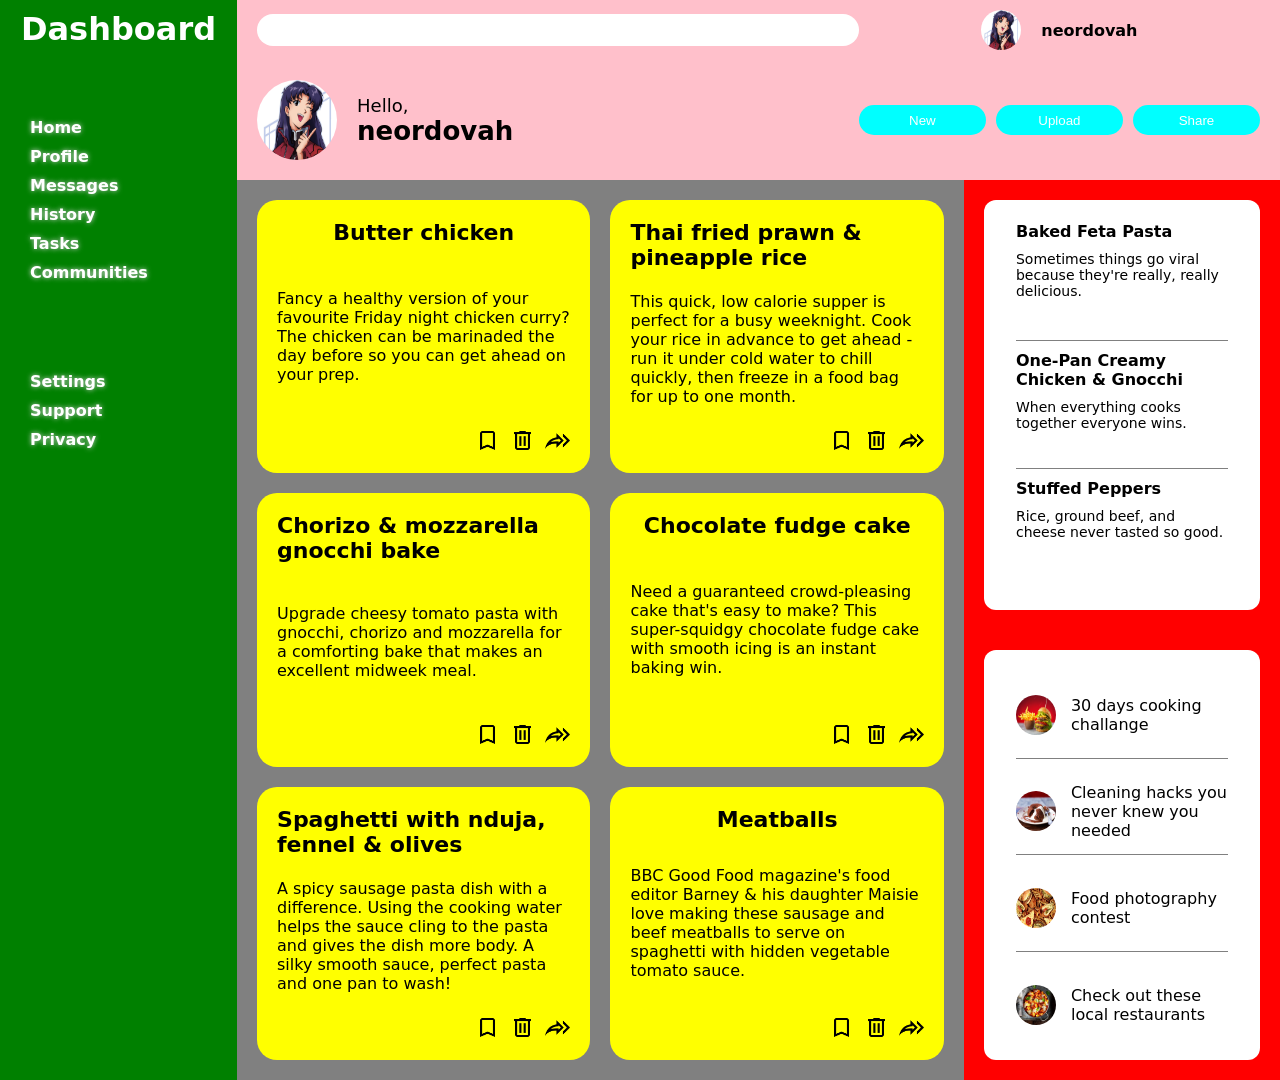
==== commit ad220f1b: "can be considered finished" ====
--- a/index.html
+++ b/index.html
@@ -12,7 +12,7 @@
     <div class="container">
         <div class="header">
             <div class="top-header-side">
-                <div id="search-bar"></div>
+            <div id="search-bar"></div>
                 <div class="profile-small">
                     <img src="./img/avatar.jpg">
                     <p>neordovah</p>
@@ -34,10 +34,10 @@
             </div>
         </div>
         <div class="sidebar">
-            <div id="logo">
+            <div class="logo">
                 <h1>Dashboard</h1>
             </div>
-            <div id="options1">
+            <div class="options1">
                 <div class="option">
                     <p>Home</p>
                 </div>
@@ -57,7 +57,7 @@
                     <p>Communities</p>
                 </div>
             </div>
-            <div id="options2">
+            <div class="options2">
                 <div class="option">
                     <p>Settings</p>
                 </div>
@@ -74,55 +74,92 @@
                 <div class="article">
                     <p>Butter chicken</p>
                     <p>Fancy a healthy version of your favourite Friday night chicken curry? The chicken can be marinaded the day before so you can get ahead on your prep.</p>
+                    <div class="article-bar">
+                        <img src="./img/save.png">
+                        <img src="./img/delete.png">
+                        <img src="./img/share.png">
+                    </div>
                 </div>
                 <div class="article">
                     <p>Thai fried prawn & pineapple rice</p>
                     <p>This quick, low calorie supper is perfect for a busy weeknight. Cook your rice in advance to get ahead - run it under cold water to chill quickly, then freeze in a food bag for up to one month.</p>
+                    <div class="article-bar">
+                        <img src="./img/save.png">
+                        <img src="./img/delete.png">
+                        <img src="./img/share.png">
+                    </div>
                 </div>
                 <div class="article">
                     <p>Chorizo & mozzarella gnocchi bake</p>
                     <p>Upgrade cheesy tomato pasta with gnocchi, chorizo and mozzarella for a comforting bake that makes an excellent midweek meal.</p>
+                    <div class="article-bar">
+                        <img src="./img/save.png">
+                        <img src="./img/delete.png">
+                        <img src="./img/share.png">
+                    </div>
                 </div>
                 <div class="article">
                     <p>Chocolate fudge cake</p>
                     <p>Need a guaranteed crowd-pleasing cake that's easy to make? This super-squidgy chocolate fudge cake with smooth icing is an instant baking win.</p>
+                    <div class="article-bar">
+                        <img src="./img/save.png">
+                        <img src="./img/delete.png">
+                        <img src="./img/share.png">
+                    </div>
                 </div>
                 <div class="article">
                     <p>Spaghetti with nduja, fennel & olives</p>
                     <p>A spicy sausage pasta dish with a difference. Using the cooking water helps the sauce cling to the pasta and gives the dish more body. A silky smooth sauce, perfect pasta and one pan to wash!</p>
+                    <div class="article-bar">
+                        <img src="./img/save.png">
+                        <img src="./img/delete.png">
+                        <img src="./img/share.png">
+                    </div>
                 </div>
                 <div class="article">
                     <p>Meatballs</p>
                     <p>BBC Good Food magazine's food editor Barney & his daughter Maisie love making these sausage and beef meatballs to serve on spaghetti with hidden vegetable tomato sauce.</p>
+                    <div class="article-bar">
+                        <img src="./img/save.png">
+                        <img src="./img/delete.png">
+                        <img src="./img/share.png">
+                    </div>
             </div>
             </div>
 
-            <div class="right-side">
-                <div class="announcements">
-                    <div class="news">
-                        <p>News 1</p>
-                        <p>News content</p>
+                <div class="right-side">
+
+                <div class="latest-recipes">
+                    <div class="recipe">
+                        <p>Baked Feta Pasta</p>
+                        <p>Sometimes things go viral because they're really, really delicious.</p>
                     </div>
-                    <div class="news">
-                        <p>News 2</p>
-                        <p>News content</p>
+                    <div class="recipe">
+                        <p>One-Pan Creamy Chicken & Gnocchi</p>
+                        <p>When everything cooks together everyone wins.</p>
                     </div>
-                    <div class="news">
-                        <p>News 3</p>
-                        <p>News content</p>
+                    <div class="recipe">
+                        <p>Stuffed Peppers</p>
+                        <p>Rice, ground beef, and cheese never tasted so good.</p>
                     </div>
                 </div>
+
                 <div class="trending">
+                    
                     <div class="trending-element">
+                        <img src="./img/foodpic1.webp">
                         <p>30 days cooking challange</p>
                     </div>
                     <div class="trending-element">
+                        <img src="./img/foodpic7.jpg">
                         <p>Cleaning hacks you never knew you needed</p>
                     </div>
                     <div class="trending-element">
+                        <img src="./img/foodpic6.jpg">
                         <p>Food photography contest</p>
                     </div>
                     <div class="trending-element">
+                        <img src="./img/foodpic4.jpg">
                         <p>Check out these local restaurants</p>
                     </div>
                 </div>
--- a/styles.css
+++ b/styles.css
@@ -1,6 +1,6 @@
-html {
+html, body {
     min-height: 100vh;
-    width: 100vw;
+    font-family: system-ui, -apple-system, BlinkMacSystemFont, 'Segoe UI', Roboto, Oxygen, Ubuntu, Cantarell, 'Open Sans', 'Helvetica Neue', sans-serif;
 }
 
 * {
@@ -13,9 +13,11 @@
 .container {
     display: grid;
     grid-template-columns: 0.75fr 2.3fr 1fr;
-    grid-template-rows: 1fr 4fr;
+    grid-template-rows: 1fr 5fr;
     min-height: 100vh;
-}
+    position: relative;
+}
+
 
 .header {
     background-color: pink;
@@ -28,24 +30,31 @@
 .top-header-side {
     display: grid;
     grid-template-columns: 3fr 2fr;
+    padding: 10px 20px;
 }
 
 #search-bar {
     background-color: white;
     border-radius: 20px;
-    height: 50%;
+    height: 80%;
     align-self: center;
 }
 
 .profile-small > img {
-    height: 50px;
-    width: 50px;
+    height: 40px;
+    width: 40px;
     border-radius: 50%;
 }
 
 .profile-small {
     display: flex;
     align-items: center;
+    justify-content: center;
+    gap: 20px;
+}
+
+.profile-small > p {
+    font-weight: bold;
 }
 
 .header-buttons {
@@ -53,7 +62,6 @@
     grid-template-columns: 1fr 1fr 1fr;
     justify-content: center;
     gap: 10px;
-    padding: 10px 20px;
 }
 
 .header-button {
@@ -62,8 +70,8 @@
     margin: 0;
     background-color: aqua;
     color: white;
-    border-radius: 8px;
-    height: 50%;
+    border-radius: 20px;
+    height: 30%;
     align-self: center;
     justify-content: center;
 }
@@ -71,6 +79,7 @@
 .bottom-header-side {
     display: grid;
     grid-template-columns: 3fr 2fr;
+    padding: 10px 20px;
 }
 
 .greeting > img {
@@ -82,6 +91,16 @@
 .greeting {
     display: flex;
     align-items: center;
+    gap: 20px;
+}
+
+.greeting-text > p:first-child {
+    font-size: 18px;
+}
+
+.greeting-text > p:last-child {
+    font-size: 26px;
+    font-weight: bold;
 }
 
 .sidebar {
@@ -91,18 +110,31 @@
     display: flex;
     flex-direction: column;
     gap: 30px;
-}
-
-#options1 {
-    display: flex;
-    flex-direction: column;
-}
-
-#options2 {
-    display: flex;
-    flex-direction: column;
-}
-
+    color: white;
+}
+
+.logo > h1 {
+    text-align: center;
+    padding: 10px 10px;
+}
+
+.options1, .options2 {
+    padding: 30px;
+    display: flex;
+    flex-direction: column;
+    gap: 10px;
+    font-weight: bold;
+    text-shadow: 0 0 5px lightgray;
+}
+
+.options1 > p:hover, .options2 > p:hover {
+    border-bottom: 2px solid black;
+}
+
+.article > p:first-child {
+    font-size: 22px;
+    font-weight: bold;
+}
 
 .articles {
     display: grid;
@@ -120,6 +152,8 @@
     flex-direction: column;
     border-radius: 20px;
     padding: 20px;
+    gap: 20px;
+    justify-content: space-between;
 }
 
 .right-side {
@@ -128,21 +162,33 @@
     grid-template-rows: 1fr 1fr;
 }
 
-.announcements {
+.latest-recipes {
     border-radius: 12px;
     background-color: white;
     margin: 20px;
     display: grid;
     grid-template-rows: 1fr 1fr 1fr;
-    padding: 32px;
-}
-
-.news {
+    padding: 12px 32px;
+}
+
+.recipe {
     border-bottom: solid 1px gray;
-}
-
-.news:last-child {
+    display: flex;
+    flex-direction: column;
+    gap: 10px;
+    padding: 10px 0 0 0;
+}
+
+.recipe:last-child {
     border-bottom: none;
+}
+
+.recipe > p:first-child{
+    font-weight: bold;
+}
+
+.recipe > p:last-child{
+    font-size: 14px;
 }
 
 .trending {
@@ -151,14 +197,33 @@
     margin: 20px;
     display: grid;
     grid-template-rows: 1fr 1fr 1fr 1fr;
-    padding: 32px;
+    padding: 12px 32px;
 }
 
 .trending-element {
     border-bottom: solid 1px gray;
+    display: flex;
+    gap: 15px;
+    align-items: center;
+    padding: 10px 0 0 0;
 }
 
 .trending-element:last-child {
     border-bottom: none;
 }
 
+.trending-element > img {
+    width: 40px;
+    height: 40px;
+    border-radius: 50%;
+}
+
+.article-bar > img {
+    height: 25px;
+}
+
+.article-bar {
+    align-self: end;
+    gap: 10px;
+    display: flex;
+}
